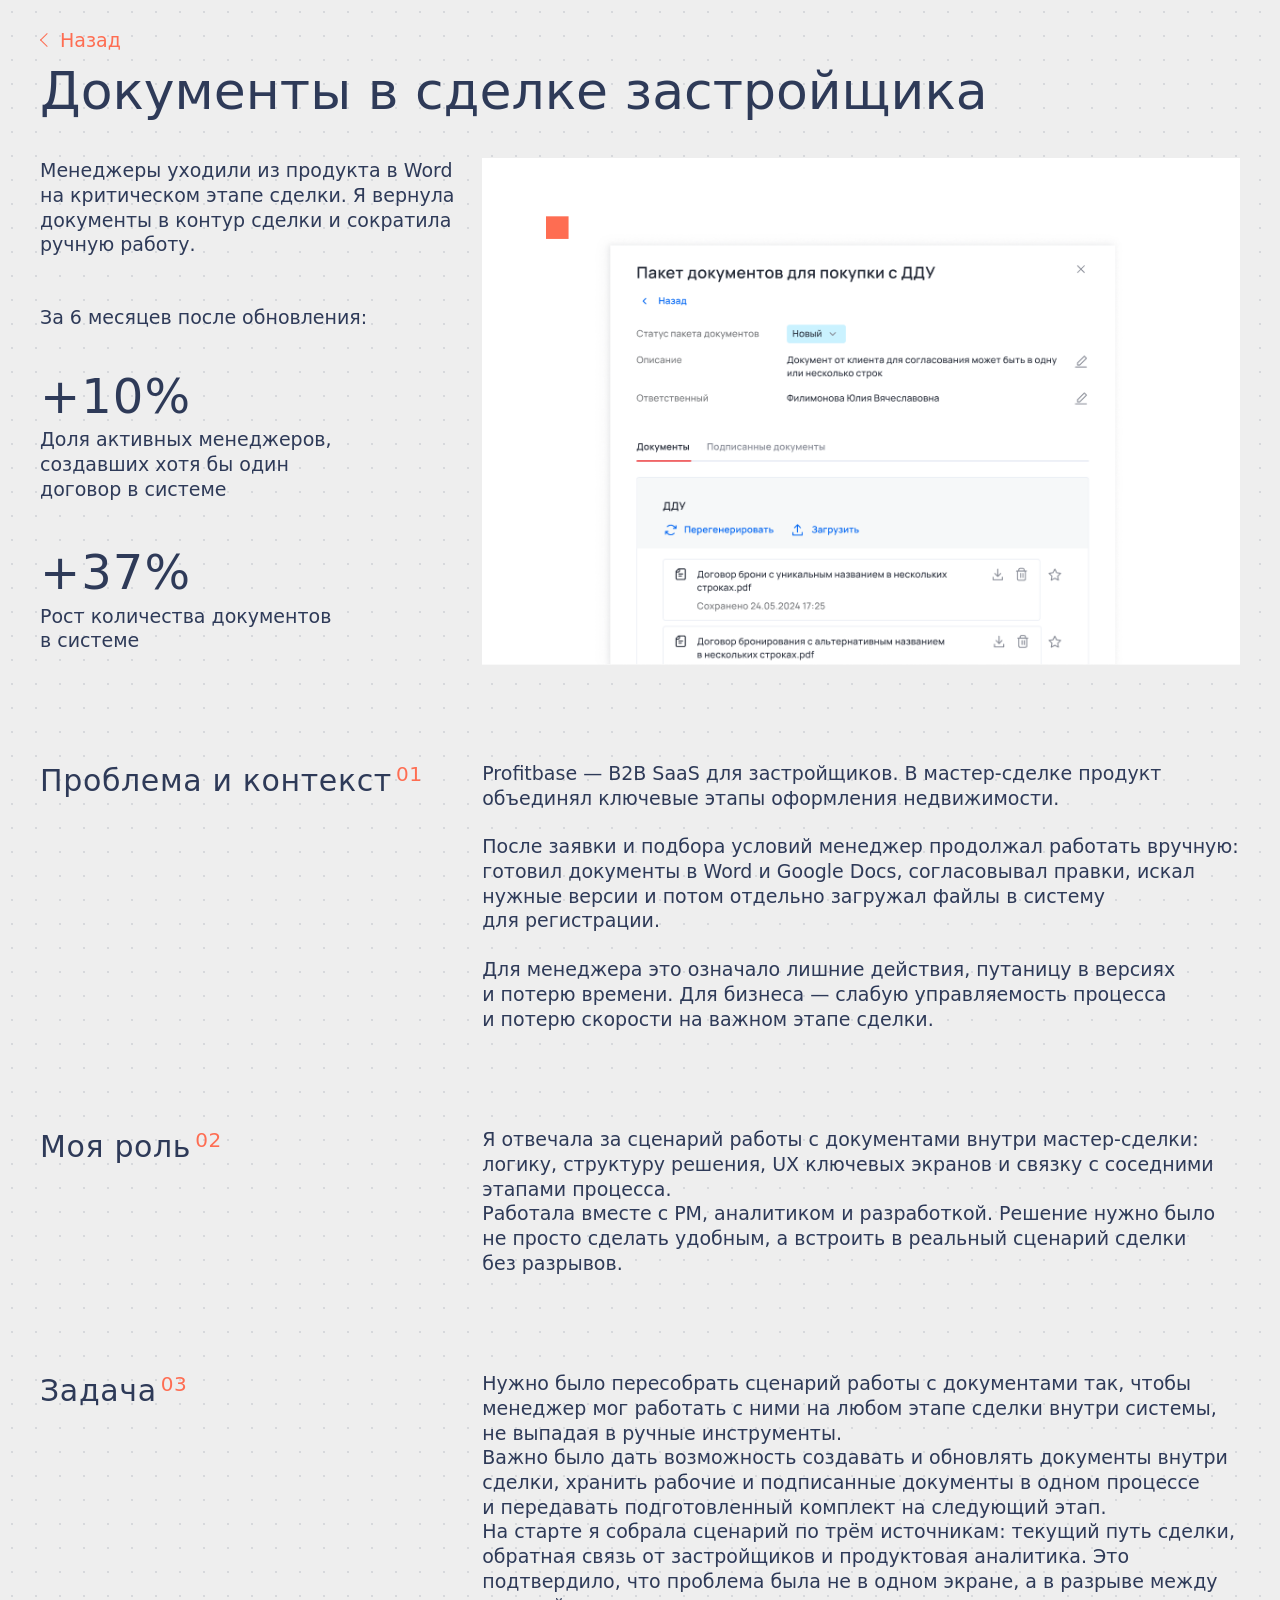
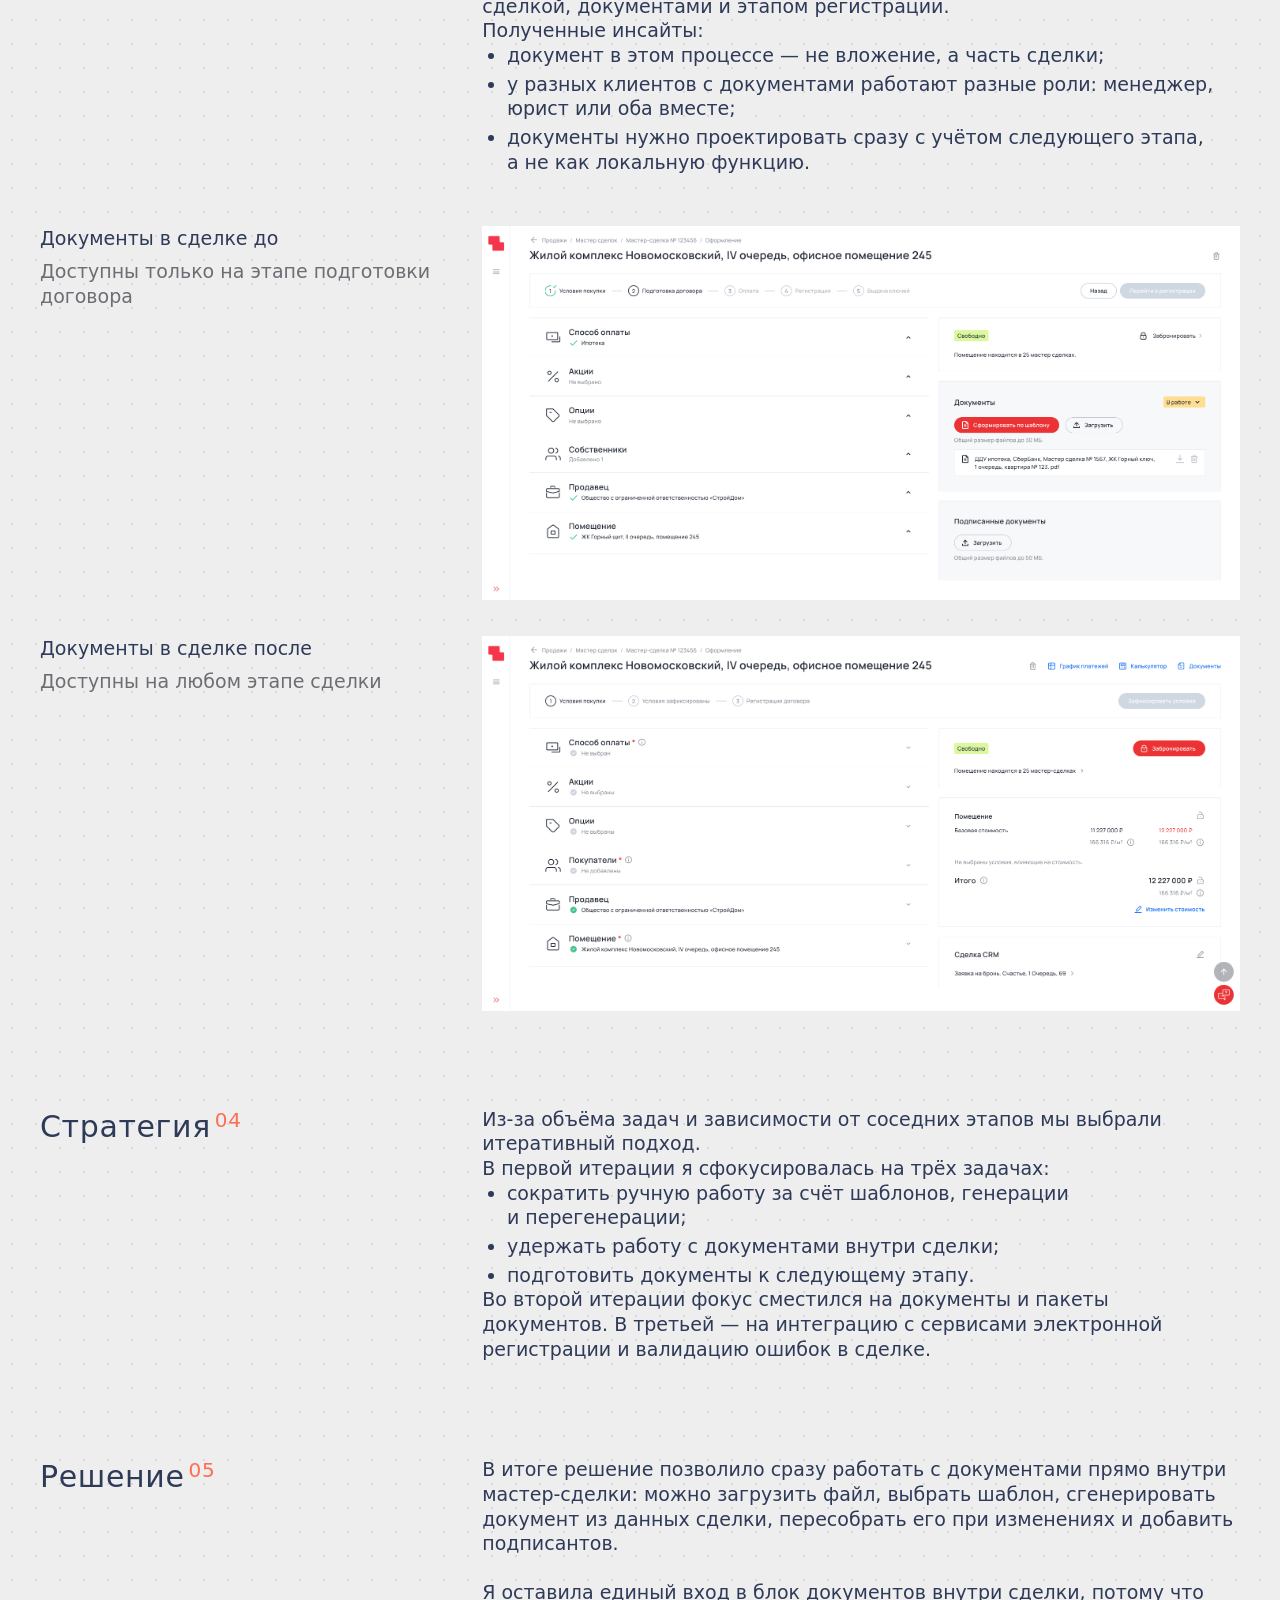
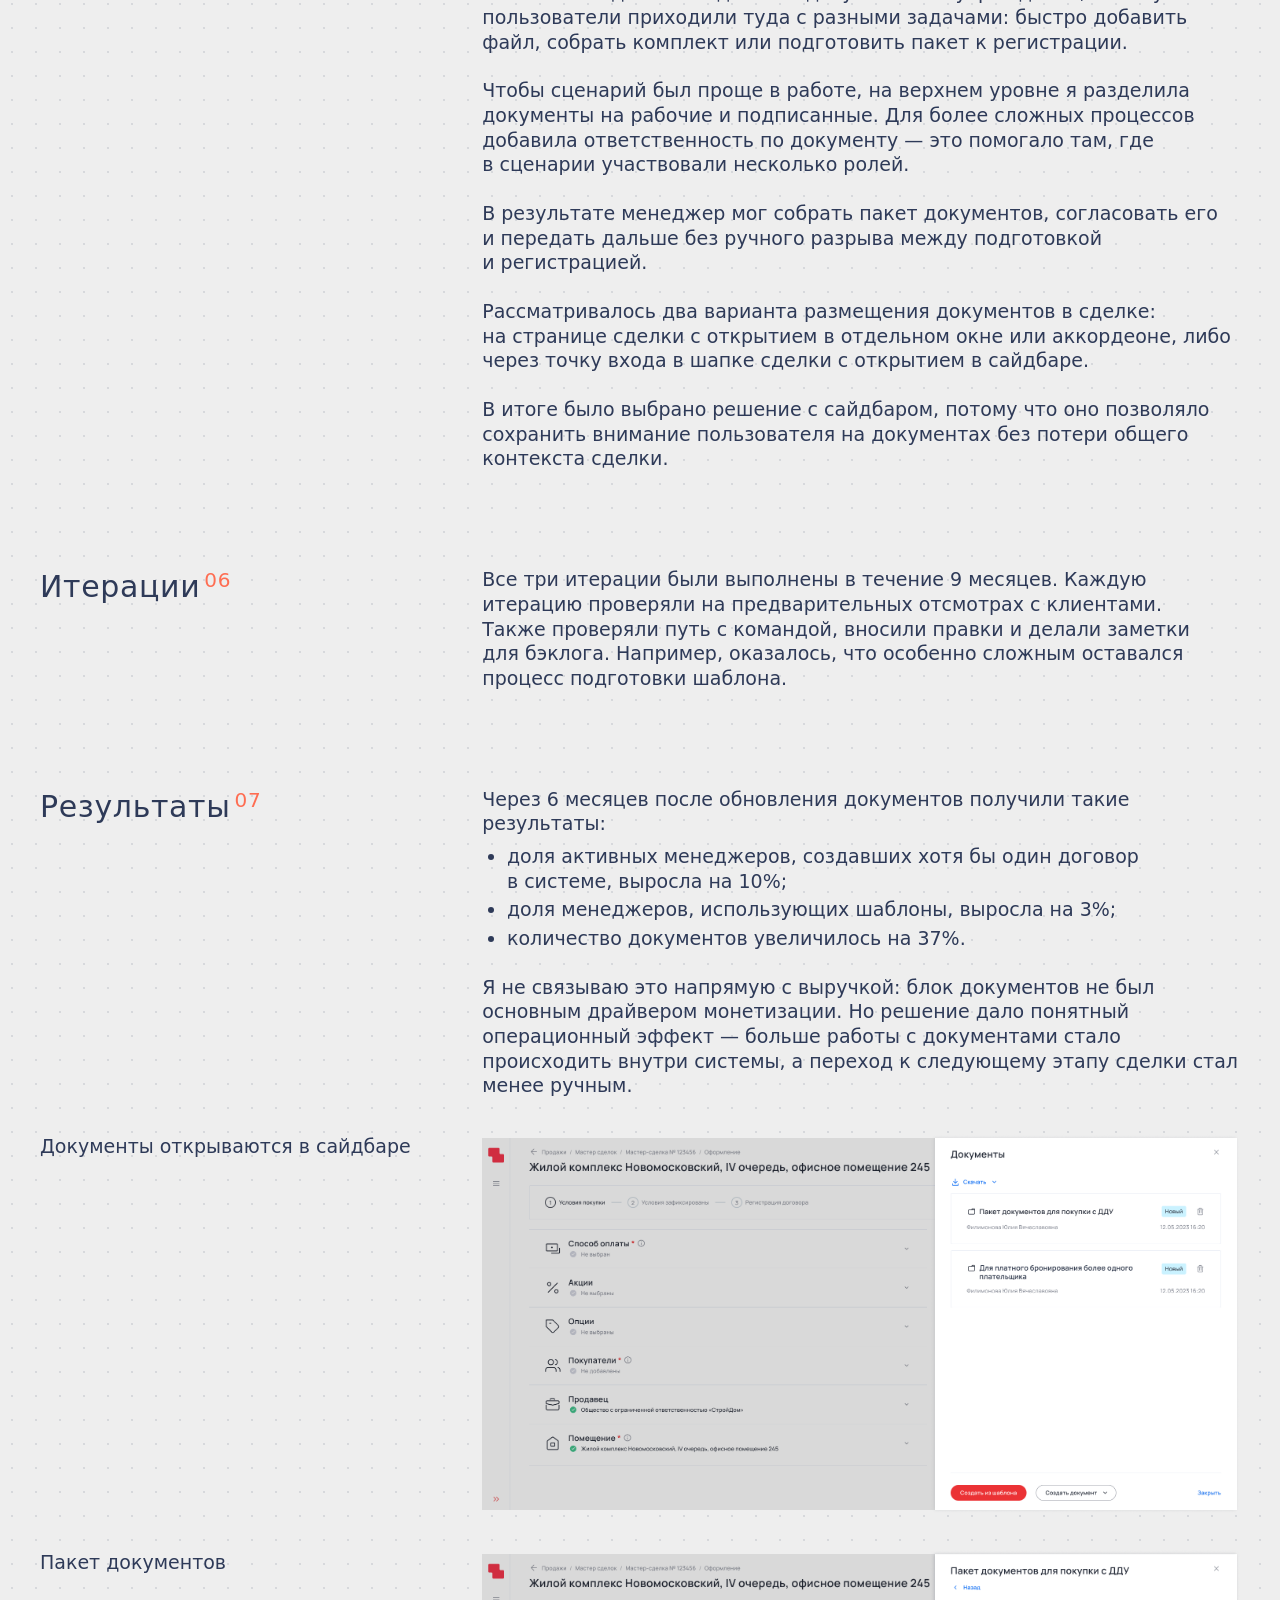
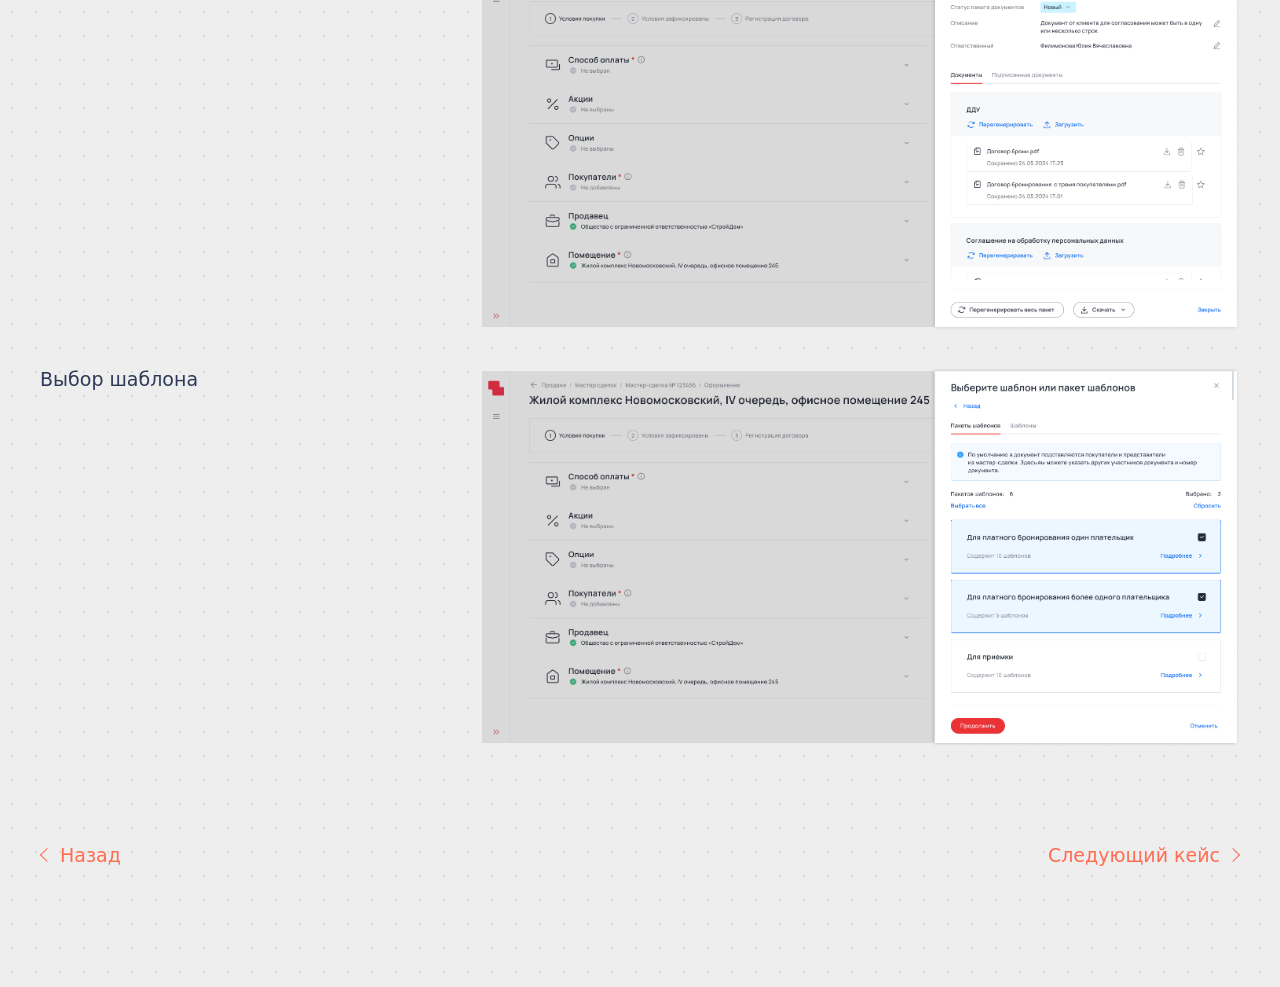
==== work/documents-in-deal/index.html @ 7441e6e5 "Обновить портфолио и резюме" ====
﻿<!doctype html>
<html lang="ru">
  <head>
    <meta charset="utf-8">
    <meta name="viewport" content="width=device-width, initial-scale=1">
    <title>Документы в&nbsp;сделке застройщика — кейс Ларисы Филипповской</title>
    <meta
      name="description"
      content="Кейс о&nbsp;пересборке сценария работы с&nbsp;документами внутри мастер-сделки: проблема и&nbsp;контекст, роль, задача, стратегия, решение, итерации и&nbsp;результаты."
    >
    <meta property="og:title" content="Документы в&nbsp;сделке застройщика — кейс">
    <meta
      property="og:description"
      content="B2B proptech case study: от&nbsp;ручной работы в&nbsp;Word до&nbsp;роста использования блока документов внутри системы."
    >
    <link rel="stylesheet" href="../../styles.css">
  </head>
  <body class="page--case-documents-v1">
    <main class="case-documents-v1">
      <header class="case-documents-v1__topbar reveal" aria-label="Навигация кейса">
        <a class="case-documents-v1__back" href="../../index.html" aria-label="Назад на главную"><span class="case-back-chevron" aria-hidden="true"></span><span>Назад</span></a>
      </header>

      <div class="case-documents-v1__content">
        <section class="case-documents-v1__hero reveal" aria-labelledby="documents-case-title">
          <h1 class="case-documents-v1__title" id="documents-case-title">Документы в&nbsp;сделке застройщика</h1>
          <div class="case-documents-v1__hero-grid">
            <div class="case-documents-v1__summary">
              <p class="case-documents-v1__lead">
                Менеджеры уходили из&nbsp;продукта в&nbsp;Word на&nbsp;критическом этапе сделки.
                Я вернула документы в&nbsp;контур сделки и&nbsp;сократила ручную работу.
              </p>

              <div class="case-documents-v1__metrics-block" aria-label="Ключевые метрики">
                <p class="case-documents-v1__metrics-label">За&nbsp;6 месяцев после обновления:</p>
                <div class="case-documents-v1__metrics">
                  <article class="case-documents-v1__metric">
                    <strong data-countup data-countup-value="10" data-countup-prefix="+" data-countup-suffix="%">+10%</strong>
                    <span>Доля активных менеджеров, создавших хотя бы один договор в&nbsp;системе</span>
                  </article>
                  <article class="case-documents-v1__metric">
                    <strong data-countup data-countup-value="37" data-countup-prefix="+" data-countup-suffix="%">+37%</strong>
                    <span>Рост количества документов в&nbsp;системе</span>
                  </article>
                </div>
              </div>
            </div>

            <div class="case-documents-v1__hero-media">
              <img
                src="../../assets/case-documents-hero.png"
                alt="Главный экран кейса по&nbsp;работе с&nbsp;документами в&nbsp;сделке"
                width="875"
                height="585"
              >
            </div>
          </div>
        </section>

        <section class="case-documents-v1__section reveal" aria-labelledby="documents-context-title">
          <h2 class="case-documents-v1__section-title" id="documents-context-title">Проблема и&nbsp;контекст <span class="case-documents-v1__section-index">01</span></h2>
          <div class="case-documents-v1__section-content case-documents-v1__section-content--stacked">
            <p>
              Profitbase — B2B SaaS для&nbsp;застройщиков. В&nbsp;мастер-сделке продукт объединял
              ключевые этапы оформления недвижимости.
            </p>
            <p>
              После заявки и&nbsp;подбора условий менеджер продолжал работать вручную: готовил
              документы в&nbsp;Word и&nbsp;Google Docs, согласовывал правки, искал нужные версии и&nbsp;потом отдельно загружал файлы в&nbsp;систему для&nbsp;регистрации.
            </p>
            <p>
              Для&nbsp;менеджера это означало лишние действия, путаницу в&nbsp;версиях и&nbsp;потерю
              времени. Для&nbsp;бизнеса — слабую управляемость процесса и&nbsp;потерю скорости
              на&nbsp;важном этапе сделки.
            </p>
          </div>
        </section>

        <section class="case-documents-v1__section reveal" aria-labelledby="documents-role-title">
          <h2 class="case-documents-v1__section-title" id="documents-role-title">Моя роль <span class="case-documents-v1__section-index">02</span></h2>
          <div class="case-documents-v1__section-content">
            <p>
              Я отвечала за&nbsp;сценарий работы с&nbsp;документами внутри мастер-сделки: логику,
              структуру решения, UX ключевых экранов и&nbsp;связку с&nbsp;соседними этапами процесса.
            </p>
            <p>
              Работала вместе с&nbsp;PM, аналитиком и&nbsp;разработкой. Решение нужно было не&nbsp;просто
              сделать удобным, а&nbsp;встроить в&nbsp;реальный сценарий сделки без&nbsp;разрывов.
            </p>
          </div>
        </section>

        <section class="case-documents-v1__section reveal" aria-labelledby="documents-task-title">
          <h2 class="case-documents-v1__section-title" id="documents-task-title">Задача <span class="case-documents-v1__section-index">03</span></h2>
          <div class="case-documents-v1__section-content">
            <p>
              Нужно было пересобрать сценарий работы с&nbsp;документами так, чтобы менеджер мог
              работать с&nbsp;ними на&nbsp;любом этапе сделки внутри системы, не&nbsp;выпадая
              в&nbsp;ручные инструменты.
            </p>
            <p>
              Важно было дать возможность создавать и&nbsp;обновлять документы внутри сделки,
              хранить рабочие и&nbsp;подписанные документы в&nbsp;одном процессе и&nbsp;передавать
              подготовленный комплект на&nbsp;следующий этап.
            </p>
            <p>
              На&nbsp;старте я собрала сценарий по&nbsp;трём источникам: текущий путь сделки,
              обратная связь от&nbsp;застройщиков и&nbsp;продуктовая аналитика. Это подтвердило,
              что проблема была не&nbsp;в одном экране, а&nbsp;в разрыве между сделкой, документами
              и&nbsp;этапом регистрации.
            </p>
            <p>
              Полученные инсайты:
            </p>
            <ul>
              <li>документ в&nbsp;этом процессе — не&nbsp;вложение, а&nbsp;часть сделки;</li>
              <li>у&nbsp;разных клиентов с&nbsp;документами работают разные роли: менеджер, юрист или оба вместе;</li>
              <li>документы нужно проектировать сразу с&nbsp;учётом следующего этапа, а&nbsp;не как локальную функцию.</li>
            </ul>
          </div>

          <div class="case-documents-v1__screens">
            <div class="case-documents-v1__screen case-documents-v1__screen--before">
              <div class="case-documents-v1__screen-copy">
                <p class="case-documents-v1__screen-title">Документы в&nbsp;сделке до</p>
                <p class="case-documents-v1__screen-note">
                  Доступны только на&nbsp;этапе подготовки договора
                </p>
              </div>
              <div class="case-documents-v1__screen-media case-documents-v1__screen-media--wide">
                <img
                  src="../../assets/case-documents-before.png"
                  alt="Старый сценарий документов в&nbsp;сделке до&nbsp;переработки"
                  width="875"
                  height="432"
                >
              </div>
            </div>

            <div class="case-documents-v1__screen case-documents-v1__screen--after">
              <div class="case-documents-v1__screen-media case-documents-v1__screen-media--wide">
                <img
                  src="../../assets/case-documents-after.png"
                  alt="Новый блок документов в&nbsp;сделке после переработки"
                  width="875"
                  height="432"
                >
              </div>
              <div class="case-documents-v1__screen-copy">
                <p class="case-documents-v1__screen-title">Документы в&nbsp;сделке после</p>
                <p class="case-documents-v1__screen-note">
                  Доступны на&nbsp;любом этапе сделки
                </p>
              </div>
            </div>
          </div>
        </section>

        <section class="case-documents-v1__section reveal" aria-labelledby="documents-strategy-title">
          <h2 class="case-documents-v1__section-title" id="documents-strategy-title">Стратегия <span class="case-documents-v1__section-index">04</span></h2>
          <div class="case-documents-v1__section-content">
            <p>
              Из-за объёма задач и&nbsp;зависимости от&nbsp;соседних этапов мы выбрали итеративный подход.
            </p>
            <p>
              В&nbsp;первой итерации я сфокусировалась на&nbsp;трёх задачах:
            </p>
            <ul>
              <li>сократить ручную работу за&nbsp;счёт шаблонов, генерации и&nbsp;перегенерации;</li>
              <li>удержать работу с&nbsp;документами внутри сделки;</li>
              <li>подготовить документы к&nbsp;следующему этапу.</li>
            </ul>
            <p>
              Во&nbsp;второй итерации фокус сместился на&nbsp;документы и&nbsp;пакеты документов.
              В&nbsp;третьей — на&nbsp;интеграцию с&nbsp;сервисами электронной регистрации и&nbsp;валидацию
              ошибок в&nbsp;сделке.
            </p>
          </div>
        </section>

        <section class="case-documents-v1__section reveal" aria-labelledby="documents-solution-title">
          <h2 class="case-documents-v1__section-title" id="documents-solution-title">Решение <span class="case-documents-v1__section-index">05</span></h2>
          <div class="case-documents-v1__section-content case-documents-v1__section-content--stacked">
            <p>
              В&nbsp;итоге решение позволило сразу работать с&nbsp;документами прямо внутри
              мастер-сделки: можно загрузить файл, выбрать шаблон, сгенерировать документ из&nbsp;данных сделки, пересобрать его при&nbsp;изменениях и&nbsp;добавить подписантов.
            </p>
            <p>
              Я оставила единый вход в&nbsp;блок документов внутри сделки, потому что пользователи
              приходили туда с&nbsp;разными задачами: быстро добавить файл, собрать комплект или
              подготовить пакет к&nbsp;регистрации.
            </p>
            <p>
              Чтобы сценарий был проще в&nbsp;работе, на&nbsp;верхнем уровне я разделила документы на&nbsp;рабочие и&nbsp;подписанные. Для&nbsp;более сложных процессов добавила ответственность по&nbsp;документу — это помогало там, где в&nbsp;сценарии участвовали несколько ролей.
            </p>
            <p>
              В&nbsp;результате менеджер мог собрать пакет документов, согласовать его и&nbsp;передать
              дальше без&nbsp;ручного разрыва между подготовкой и&nbsp;регистрацией.
            </p>
            <p>
              Рассматривалось два варианта размещения документов в&nbsp;сделке: на&nbsp;странице сделки
              с&nbsp;открытием в&nbsp;отдельном окне или аккордеоне, либо через точку входа в&nbsp;шапке
              сделки с&nbsp;открытием в&nbsp;сайдбаре.
            </p>
            <p>
              В&nbsp;итоге было выбрано решение с&nbsp;сайдбаром, потому что оно позволяло сохранить
              внимание пользователя на&nbsp;документах без&nbsp;потери общего контекста сделки.
            </p>
          </div>
        </section>

        <section class="case-documents-v1__section reveal" aria-labelledby="documents-validation-title">
          <h2 class="case-documents-v1__section-title" id="documents-validation-title">Итерации <span class="case-documents-v1__section-index">06</span></h2>
          <div class="case-documents-v1__section-content">
            <p>
              Все три итерации были выполнены в&nbsp;течение 9 месяцев. Каждую итерацию проверяли
              на&nbsp;предварительных отсмотрах с&nbsp;клиентами.
            </p>
            <p>
              Также проверяли путь с&nbsp;командой, вносили правки и&nbsp;делали заметки для&nbsp;бэклога.
              Например, оказалось, что особенно сложным оставался процесс подготовки шаблона.
            </p>
          </div>
        </section>

        <section class="case-documents-v1__result reveal" aria-labelledby="documents-result-title">
          <div class="case-documents-v1__section">
            <h2 class="case-documents-v1__section-title" id="documents-result-title">Результаты <span class="case-documents-v1__section-index">07</span></h2>
            <div class="case-documents-v1__section-content case-documents-v1__section-content--stacked">
              <p>Через 6 месяцев после обновления документов получили такие результаты:</p>
              <ul>
                <li>доля активных менеджеров, создавших хотя бы один договор в&nbsp;системе, выросла на&nbsp;10%;</li>
                <li>доля менеджеров, использующих шаблоны, выросла на&nbsp;3%;</li>
                <li>количество документов увеличилось на&nbsp;37%.</li>
              </ul>
              <p>
                Я не&nbsp;связываю это напрямую с&nbsp;выручкой: блок документов не&nbsp;был основным
                драйвером монетизации. Но&nbsp;решение дало понятный операционный эффект — больше
                работы с&nbsp;документами стало происходить внутри системы, а&nbsp;переход к&nbsp;следующему этапу сделки стал менее ручным.
              </p>
            </div>
          </div>

          <div class="case-documents-v1__screens">
            <div class="case-documents-v1__screen">
              <div class="case-documents-v1__screen-media">
                <img
                  src="../../assets/case-documents-sidebar.png"
                  alt="Документы открываются в&nbsp;сайдбаре"
                  width="875"
                  height="439"
                >
              </div>
              <div class="case-documents-v1__screen-copy">
                <p class="case-documents-v1__screen-title">Документы открываются в&nbsp;сайдбаре</p>
              </div>
            </div>

            <div class="case-documents-v1__screen">
              <div class="case-documents-v1__screen-media">
                <img
                  src="../../assets/case-documents-package.png"
                  alt="Пакет документов в&nbsp;мастер-сделке"
                  width="875"
                  height="439"
                >
              </div>
              <div class="case-documents-v1__screen-copy">
                <p class="case-documents-v1__screen-title">Пакет документов</p>
              </div>
            </div>

            <div class="case-documents-v1__screen">
              <div class="case-documents-v1__screen-media">
                <img
                  src="../../assets/case-documents-template.png"
                  alt="Выбор шаблона для&nbsp;документа"
                  width="875"
                  height="439"
                >
              </div>
              <div class="case-documents-v1__screen-copy">
                <p class="case-documents-v1__screen-title">Выбор шаблона</p>
              </div>
            </div>
          </div>
        </section>

        <nav class="case-documents-v1__pager reveal" aria-label="Навигация по кейсам">
          <a class="case-documents-v1__back" href="../../index.html" aria-label="Назад на главную"><span class="case-back-chevron" aria-hidden="true"></span><span>Назад</span></a>
          <a class="case-documents-v1__next" href="../paid-booking/index.html" aria-label="Открыть следующий кейс"><span>Следующий кейс</span><span class="case-next-chevron" aria-hidden="true"></span></a>
        </nav>
      </div>
    </main>

    <script src="../../script.js"></script>
  </body>
</html>
---- styles.css ----
﻿:root {
  color-scheme: light;
  --figjam-cursor: url("data:image/svg+xml,%3Csvg xmlns='http://www.w3.org/2000/svg' width='28' height='28' viewBox='0 0 28 28' fill='none'%3E%3Cpath d='M5.5 3.75c-.56 0-1.02.46-1.02 1.02v16.7c0 .9 1.08 1.35 1.72.72l3.93-3.9 2.9 5.15c.27.48.88.65 1.36.38l1.79-1.01c.48-.27.65-.88.38-1.36l-2.91-5.18h5.57c.92 0 1.35-1.11.69-1.73L6.22 4.03a1.02 1.02 0 0 0-.72-.28Z' fill='white' stroke='%23fe6d52' stroke-width='1' stroke-linejoin='round'/%3E%3C/svg%3E");
  --bg: #f7f6f3;
  --surface: rgba(255, 255, 255, 0.86);
  --surface-strong: #ffffff;
  --surface-muted: #f1eee7;
  --text: #121212;
  --text-soft: #54514a;
  --line: rgba(18, 18, 18, 0.1);
  --accent: #2f6bff;
  --accent-soft: #eaf1ff;
  --accent-warm: #c98b2e;
  --shadow: 0 20px 50px rgba(20, 20, 20, 0.08);
  --radius-md: 24px;
  --radius-lg: 36px;
  --content: min(1180px, calc(100vw - 2rem));
  --display-font: "Iowan Old Style", "Palatino Linotype", "Book Antiqua", Georgia, serif;
  --body-font: Inter, "Segoe UI", system-ui, -apple-system, BlinkMacSystemFont, sans-serif;
}

:root[data-theme="dark"] {
  color-scheme: dark;
  --bg: #0d0f12;
  --surface: rgba(21, 24, 29, 0.9);
  --surface-strong: #15181d;
  --surface-muted: #111419;
  --text: #f3f2ee;
  --text-soft: #a1a8b3;
  --line: rgba(243, 242, 238, 0.12);
  --accent: #6f95ff;
  --accent-soft: rgba(111, 149, 255, 0.14);
  --accent-warm: #e2a84f;
  --shadow: 0 20px 60px rgba(0, 0, 0, 0.35);
}

* { box-sizing: border-box; }
html { scroll-behavior: smooth; }
body {
  margin: 0;
  font-family: var(--body-font);
  background:
    radial-gradient(circle at top left, rgba(47, 107, 255, 0.08), transparent 30%),
    radial-gradient(circle at top right, rgba(201, 139, 46, 0.08), transparent 28%),
    var(--bg);
  color: var(--text);
  min-height: 100vh;
  line-height: 1.55;
}
img { max-width: 100%; display: block; }
a { color: inherit; text-decoration: none; }
button { font: inherit; }

@media (hover: hover) and (pointer: fine) {
  html,
  body,
  a,
  button,
  [role="button"],
  input,
  select,
  textarea,
  summary,
  label {
    cursor: var(--figjam-cursor) 5 4, auto;
  }
}
.site-shell { width: var(--content); margin: 0 auto; }
.site-header {
  position: sticky;
  top: 0;
  z-index: 20;
  backdrop-filter: blur(18px);
  background: color-mix(in srgb, var(--bg) 82%, transparent);
  border-bottom: 1px solid transparent;
  transition: border-color 160ms ease, background 160ms ease;
}
.site-header.is-scrolled { border-color: var(--line); }
.site-header__inner {
  width: var(--content);
  min-height: 72px;
  margin: 0 auto;
  display: flex;
  align-items: center;
  justify-content: space-between;
  gap: 1rem;
}

.brand {
  display: inline-flex;
  align-items: center;
  gap: 0.75rem;
  font-weight: 600;
  letter-spacing: -0.02em;
}
.brand__mark {
  width: 40px;
  height: 40px;
  border-radius: 14px;
  display: grid;
  place-items: center;
  background: linear-gradient(135deg, var(--accent-soft), color-mix(in srgb, var(--surface-strong) 84%, var(--accent)));
  border: 1px solid var(--line);
  font-family: var(--display-font);
  font-size: 1.1rem;
}

.nav { display: flex; align-items: center; gap: 1rem; }
.nav__links { display: none; gap: 1.25rem; color: var(--text-soft); }
.nav__links a:hover,
.nav__links a:focus-visible { color: var(--text); }

.theme-toggle, .button, .chip, .filter-button {
  border-radius: 999px;
  border: 1px solid var(--line);
}

.theme-toggle {
  width: 44px;
  height: 44px;
  display: inline-grid;
  place-items: center;
  background: var(--surface);
  color: var(--text);
  cursor: pointer;
  box-shadow: var(--shadow);
}

.button-row, .tag-row, .filter-row, .sticky-nav, .logo-strip, .card__meta {
  display: flex;
  flex-wrap: wrap;
  gap: 0.75rem;
}

.button {
  display: inline-flex;
  align-items: center;
  justify-content: center;
  gap: 0.5rem;
  min-height: 50px;
  padding: 0 1.1rem;
  background: transparent;
  color: var(--text);
  font-weight: 600;
  transition: transform 160ms ease, border-color 160ms ease, background 160ms ease;
}
.button:hover,
.button:focus-visible,
.card:hover,
.card:focus-within { transform: translateY(-2px); }
.button--primary {
  background: var(--text);
  color: var(--bg);
  border-color: transparent;
}
.button--ghost { background: var(--surface); }

.eyebrow {
  display: inline-flex;
  align-items: center;
  gap: 0.5rem;
  padding: 0.5rem 0.875rem;
  border-radius: 999px;
  background: var(--surface);
  border: 1px solid var(--line);
  color: var(--text-soft);
  font-size: 0.92rem;
}

.section { padding: 5rem 0; }
.section--tight { padding: 3rem 0; }
.section__head { display: grid; gap: 0.9rem; margin-bottom: 2rem; }
.section__label {
  color: var(--text-soft);
  text-transform: uppercase;
  letter-spacing: 0.14em;
  font-size: 0.8rem;
}
.section__title, .hero__title, .case-hero__title, .display-title {
  margin: 0;
  font-family: var(--display-font);
  font-weight: 600;
  letter-spacing: -0.03em;
  line-height: 0.95;
}

.hero { padding: 4.5rem 0 3rem; }
.hero__grid, .about-grid, .contact-grid, .hero-card__stats, .metrics-grid, .experience-grid, .work-grid, .footer__grid, .case-hero__layout, .result-grid, .case-layout {
  display: grid;
  gap: 1rem;
}
.hero__content { display: grid; gap: 1.2rem; }
.hero__title { font-size: clamp(3rem, 8vw, 6rem); max-width: 10ch; }
.hero__lead, .section p, .case-richtext p, .note {
  margin: 0;
  color: var(--text-soft);
}
.hero__lead { max-width: 62ch; font-size: clamp(1.05rem, 2vw, 1.25rem); }

.hero-card, .panel, .card, .metric-card, .timeline-item, .footer-card, .experience-card, .case-section, .sticky-nav {
  background: var(--surface);
  border: 1px solid var(--line);
  box-shadow: var(--shadow);
}
.hero-card, .panel, .card, .case-section { border-radius: var(--radius-lg); }
.metric-card, .footer-card, .experience-card, .timeline-item, .sticky-nav { border-radius: var(--radius-md); }
.hero-card, .panel, .card, .case-section, .metric-card, .footer-card, .experience-card, .timeline-item { padding: 1.25rem; }

.portrait {
  aspect-ratio: 0.9;
  border-radius: 26px;
  background:
    linear-gradient(155deg, rgba(255, 255, 255, 0.35), transparent 50%),
    radial-gradient(circle at 30% 20%, rgba(47, 107, 255, 0.22), transparent 30%),
    radial-gradient(circle at 75% 18%, rgba(201, 139, 46, 0.18), transparent 28%),
    linear-gradient(180deg, #e4e0d8, #c8c2b8 55%, #a39889);
  overflow: hidden;
  position: relative;
}
.portrait::after {
  content: "LF";
  position: absolute;
  inset: auto 1rem 1rem auto;
  width: 54px;
  height: 54px;
  display: grid;
  place-items: center;
  border-radius: 16px;
  background: rgba(255, 255, 255, 0.55);
  backdrop-filter: blur(10px);
  font-family: var(--display-font);
  font-size: 1.4rem;
  color: #111;
}

.metric-card strong {
  display: block;
  font-size: 1.6rem;
  line-height: 1.1;
  letter-spacing: -0.03em;
}
.metric-card span, .timeline-item span, .experience-card span, .footer__meta, .card__copy { color: var(--text-soft); }
.logo-pill, .chip {
  display: inline-flex;
  align-items: center;
  min-height: 38px;
  padding: 0 0.875rem;
  background: var(--surface);
  color: var(--text-soft);
}

.list-clean {
  list-style: none;
  padding: 0;
  margin: 0;
  display: grid;
  gap: 0.75rem;
}
.timeline-item small, .experience-card small, .footer-card small {
  display: block;
  color: var(--text-soft);
  margin-bottom: 0.5rem;
}
.timeline-item strong, .experience-card strong, .footer-card strong {
  display: block;
  font-size: 1.05rem;
  margin-bottom: 0.4rem;
}

.card { gap: 1rem; transition: transform 160ms ease, border-color 160ms ease; }
.card__cover {
  aspect-ratio: 4 / 3;
  border-radius: 26px;
  background:
    linear-gradient(145deg, rgba(255, 255, 255, 0.35), transparent),
    radial-gradient(circle at 10% 20%, rgba(47, 107, 255, 0.24), transparent 26%),
    linear-gradient(180deg, color-mix(in srgb, var(--accent) 12%, var(--surface-strong)), color-mix(in srgb, var(--accent-warm) 10%, var(--surface-muted)));
  border: 1px solid var(--line);
}
.card__cover--documents {
  background:
    linear-gradient(145deg, rgba(255, 255, 255, 0.22), transparent),
    radial-gradient(circle at 75% 20%, rgba(201, 139, 46, 0.22), transparent 26%),
    linear-gradient(180deg, color-mix(in srgb, var(--accent-warm) 8%, var(--surface-strong)), color-mix(in srgb, var(--accent) 10%, var(--surface-muted)));
}
.card__title, .case-section h2 { margin: 0; font-size: clamp(1.35rem, 2vw, 2rem); letter-spacing: -0.03em; }
.card__footer {
  display: flex;
  justify-content: space-between;
  align-items: center;
  gap: 1rem;
}
.arrow-link { font-weight: 600; color: var(--accent); }

.footer { padding: 2rem 0 3rem; }
.page-intro { padding: 4rem 0 1rem; display: grid; gap: 1rem; }
.page-intro h1 { font-size: clamp(2.8rem, 8vw, 5rem); }

.filter-button {
  min-height: 42px;
  padding: 0 0.95rem;
  background: var(--surface);
  color: var(--text-soft);
  cursor: pointer;
}
.filter-button.is-active {
  background: var(--text);
  color: var(--bg);
  border-color: transparent;
}

.case-hero { padding: 4rem 0 2rem; }
.case-visual {
  min-height: 320px;
  border-radius: var(--radius-lg);
  background:
    linear-gradient(180deg, rgba(255, 255, 255, 0.2), transparent),
    radial-gradient(circle at 18% 20%, rgba(47, 107, 255, 0.24), transparent 25%),
    radial-gradient(circle at 82% 16%, rgba(201, 139, 46, 0.2), transparent 22%),
    linear-gradient(180deg, color-mix(in srgb, var(--surface-strong) 95%, var(--accent)), color-mix(in srgb, var(--surface-muted) 90%, var(--accent-warm)));
  border: 1px solid var(--line);
  box-shadow: var(--shadow);
  padding: 1.2rem;
  display: grid;
  align-content: end;
}
.case-visual__card {
  max-width: 18rem;
  padding: 1rem;
  border-radius: 22px;
  background: rgba(255, 255, 255, 0.78);
  color: #111;
  box-shadow: 0 14px 40px rgba(17, 17, 17, 0.12);
}

.case-richtext { display: grid; gap: 1rem; }
.case-layout aside { display: grid; gap: 1rem; align-content: start; }
.sticky-nav { position: sticky; top: 88px; padding: 0.9rem; }
.sticky-nav a {
  min-height: 38px;
  padding: 0 0.8rem;
  display: inline-flex;
  align-items: center;
  border-radius: 999px;
  color: var(--text-soft);
}
.sticky-nav a:hover,
.sticky-nav a:focus-visible { background: var(--accent-soft); color: var(--text); }
.case-list { display: grid; gap: 0.85rem; padding-left: 1.1rem; color: var(--text-soft); }

.reveal {
  opacity: 0;
  transform: translateY(20px);
  transition: opacity 420ms ease, transform 420ms ease;
}
.reveal.is-visible { opacity: 1; transform: translateY(0); }

@media (min-width: 720px) {
  .nav__links { display: flex; }
  .hero-card__stats, .metrics-grid, .experience-grid, .work-grid, .footer__grid, .case-hero__layout, .result-grid {
    grid-template-columns: repeat(2, minmax(0, 1fr));
  }
}

@media (min-width: 960px) {
  .hero { padding-top: 6rem; padding-bottom: 4rem; }
  .hero__grid { grid-template-columns: minmax(0, 1.15fr) minmax(360px, 0.85fr); align-items: center; }
  .about-grid, .contact-grid { grid-template-columns: minmax(0, 1.15fr) minmax(340px, 0.85fr); }
  .work-grid { grid-template-columns: repeat(2, minmax(0, 1fr)); }
  .experience-grid, .footer__grid, .metrics-grid { grid-template-columns: repeat(3, minmax(0, 1fr)); }
  .case-hero__layout { grid-template-columns: minmax(0, 1fr) minmax(420px, 0.9fr); align-items: end; }
  .case-layout { grid-template-columns: minmax(0, 1fr) 280px; align-items: start; }
}

@media (max-width: 719px) {
  .site-header__inner { min-height: 64px; }
  .site-header .button--ghost { display: none; }
}

html[data-capture="true"] .reveal {
  opacity: 1;
  transform: none;
}

body.page--portfolio-home {
  --color-page-bg: #ffffff;
  --color-text-primary: #2e3a58;
  --color-text-secondary: #6c6e73;
  --btn-link-default: #0732de;
  --btn-link-hover: #051969;
  --btn-link-press: #030d32;
  --btn-link-disable: #6c6e73;
  --space-16: 16px;
  --space-120: 120px;
  --page-padding-inline: 100px;
  --page-padding-top: 80px;
  --page-max-width: 1240px;
  background: var(--color-page-bg);
  color: var(--color-text-primary);
}

.page--portfolio-home .portfolio-container {
  width: min(var(--page-max-width), calc(100vw - (var(--page-padding-inline) * 2)));
  margin: 0 auto;
}

.page--portfolio-home .portfolio-main {
  display: grid;
  gap: var(--space-120);
  padding-top: var(--page-padding-top);
  min-height: 100vh;
}

.page--portfolio-home .portfolio-header {
  padding-top: 32px;
}

.page--portfolio-home .portfolio-header__inner {
  display: flex;
  align-items: center;
  justify-content: space-between;
  gap: 32px;
}

.page--portfolio-home .portfolio-header__brand,
.page--portfolio-home .portfolio-header__nav a,
.page--portfolio-home .portfolio-links a,
.page--portfolio-home .contacts-footer__links a {
  font-family: Inter, "Segoe UI", system-ui, -apple-system, BlinkMacSystemFont, sans-serif;
  font-size: 20px;
  font-style: normal;
  font-weight: 400;
  line-height: 1.3;
}

.page--portfolio-home .portfolio-header__brand {
  color: var(--color-text-primary);
}

.page--portfolio-home .portfolio-header__nav {
  display: flex;
  flex-wrap: wrap;
  align-items: center;
  gap: 40px;
}

.page--portfolio-home .portfolio-header__nav a,
.page--portfolio-home .portfolio-links a,
.page--portfolio-home .contacts-footer__links a {
  color: var(--btn-link-default);
  text-decoration: none;
  text-underline-offset: 0.2em;
  transition: color 160ms ease, outline-color 160ms ease;
}

.page--portfolio-home .portfolio-header__nav a:hover,
.page--portfolio-home .portfolio-links a:hover,
.page--portfolio-home .contacts-footer__links a:hover {
  color: var(--btn-link-hover);
}

.page--portfolio-home .portfolio-header__nav a:active,
.page--portfolio-home .portfolio-links a:active,
.page--portfolio-home .contacts-footer__links a:active {
  color: var(--btn-link-press);
}

.page--portfolio-home .portfolio-header__nav a[aria-disabled="true"],
.page--portfolio-home .portfolio-links a[aria-disabled="true"],
.page--portfolio-home .contacts-footer__links a[aria-disabled="true"] {
  color: var(--btn-link-disable);
  pointer-events: none;
}

.page--portfolio-home .portfolio-header__nav a:focus-visible,
.page--portfolio-home .portfolio-links a:focus-visible,
.page--portfolio-home .contacts-footer__links a:focus-visible,
.page--portfolio-home .project-card:focus-visible {
  outline: 2px solid var(--btn-link-default);
  outline-offset: 6px;
  border-radius: 8px;
}

.page--portfolio-home .portfolio-h1,
.page--portfolio-home .portfolio-h2,
.page--portfolio-home .experience-timeline__title,
.page--portfolio-home .project-card__title,
.page--portfolio-home .project-card__description,
.page--portfolio-home .experience-timeline__period,
.page--portfolio-home .experience-timeline__role,
.page--portfolio-home .portfolio-copy p {
  margin: 0;
  font-family: Inter, "Segoe UI", system-ui, -apple-system, BlinkMacSystemFont, sans-serif;
  font-style: normal;
  font-weight: 400;
}

.page--portfolio-home .portfolio-h1 {
  display: grid;
  gap: 0;
  font-size: 60px;
  line-height: 1.2;
  color: var(--color-text-primary);
}

.page--portfolio-home .portfolio-h2 {
  font-size: 52px;
  line-height: 1.3;
  letter-spacing: 0.04em;
  color: var(--color-text-primary);
}

.page--portfolio-home .portfolio-hero {
  display: grid;
  grid-template-columns: 403px minmax(0, 1fr);
  gap: var(--space-16);
  align-items: start;
  min-height: calc(100vh - var(--page-padding-top) - 72px);
}

.page--portfolio-home .portfolio-hero__media {
  width: 403px;
  height: 401.56px;
  overflow: hidden;
  background: #d9d3cd;
}

.page--portfolio-home .portfolio-hero__media img {
  width: 100%;
  height: 100%;
  object-fit: cover;
}

.page--portfolio-home .portfolio-hero__content {
  min-height: 401.56px;
  display: flex;
  flex-direction: column;
  justify-content: center;
  gap: 32px;
  padding-top: 8px;
}

.page--portfolio-home .contacts-footer__links {
  display: flex;
  align-items: flex-start;
  justify-content: space-between;
  gap: 24px;
}

.page--portfolio-home .portfolio-section,
.page--portfolio-home .contacts-footer {
  display: grid;
  grid-template-columns: 403px minmax(0, 1fr);
  gap: var(--space-16);
  align-items: start;
}

.page--portfolio-home .portfolio-section__content {
  display: grid;
  gap: 60px;
}

.page--portfolio-home .portfolio-copy {
  display: grid;
  gap: 4px;
}

.page--portfolio-home .portfolio-copy p,
.page--portfolio-home .experience-timeline__title,
.page--portfolio-home .experience-timeline__period,
.page--portfolio-home .experience-timeline__role,
.page--portfolio-home .project-card__title,
.page--portfolio-home .project-card__description {
  font-size: 20px;
  line-height: 1.3;
}

.page--portfolio-home .works-layout {
  display: grid;
  gap: 60px;
}

.page--portfolio-home .portfolio-copy p,
.page--portfolio-home .experience-timeline__title,
.page--portfolio-home .experience-timeline__role,
.page--portfolio-home .project-card__title {
  color: var(--color-text-primary);
}

.page--portfolio-home .experience-timeline {
  display: grid;
  gap: var(--space-16);
}

.page--portfolio-home .experience-timeline__list {
  list-style: none;
  margin: 0;
  padding: 0;
  position: relative;
  display: grid;
  gap: 12px;
}

.page--portfolio-home .experience-timeline__list::before {
  content: "";
  position: absolute;
  left: 13px;
  top: 13px;
  bottom: 13px;
  width: 1px;
  background: rgba(108, 110, 115, 0.55);
}

.page--portfolio-home .experience-timeline__item {
  display: grid;
  grid-template-columns: 26px minmax(0, 1fr);
  gap: var(--space-16);
  align-items: start;
}

.page--portfolio-home .experience-timeline__marker {
  position: relative;
  width: 26px;
  height: 60px;
}

.page--portfolio-home .experience-timeline__marker::before {
  content: "";
  position: absolute;
  left: 0;
  top: 0;
  width: 26px;
  height: 26px;
  border-radius: 50%;
  background: #6c6e73;
}

.page--portfolio-home .experience-timeline__entry {
  display: grid;
  gap: 8px;
}

.page--portfolio-home .experience-timeline__period,
.page--portfolio-home .project-card__description {
  color: var(--color-text-secondary);
}

.page--portfolio-home .works-layout__grid {
  display: grid;
  grid-template-columns: repeat(12, minmax(0, 1fr));
  gap: var(--space-16);
  align-items: start;
}

.page--portfolio-home .project-card {
  display: grid;
  gap: var(--space-16);
  color: inherit;
  text-decoration: none;
  transition: transform 180ms ease, opacity 180ms ease;
}

.page--portfolio-home .project-card:hover {
  transform: translateY(-3px);
}

.page--portfolio-home .project-card__media {
  position: relative;
  overflow: hidden;
  background: #e6e9eb;
}

.page--portfolio-home .project-card__media img {
  width: 100%;
  height: 100%;
  object-fit: cover;
  display: block;
}

.page--portfolio-home .project-card--compact {
  grid-column: span 4;
  max-width: none;
}

.page--portfolio-home .project-card--compact .project-card__media {
  height: 269.32px;
}

.page--portfolio-home .project-card__media-oval {
  position: absolute;
  left: 11.79px;
  top: -105.17px;
  width: 460.99px;
  height: 507.48px;
  border-radius: 50%;
  background: linear-gradient(180deg, rgba(255, 255, 255, 0.98), rgba(255, 255, 255, 0.94));
}

.page--portfolio-home .project-card--compact .project-card__media img {
  position: absolute;
  top: 59px;
  left: 73px;
  width: 275.5px;
  height: 226px;
  object-fit: cover;
  box-shadow: -1.087px 0 5.435px rgba(38, 48, 68, 0.02);
}

.page--portfolio-home .project-card--featured .project-card__media {
  height: 538px;
}

.page--portfolio-home .project-card--featured {
  grid-column: span 8;
}

.page--portfolio-home .project-card--featured .project-card__media img {
  object-position: center top;
}

.page--portfolio-home .project-card__content {
  display: grid;
  gap: 8px;
}

.page--portfolio-home .contacts-footer {
  grid-template-columns: minmax(0, 1fr) minmax(0, 1fr);
  padding-top: var(--space-120);
  padding-bottom: 48px;
  align-items: baseline;
}

.page--portfolio-home .contacts-footer__links {
  width: 100%;
  margin: 0;
  font-style: normal;
  align-items: baseline;
  justify-content: space-between;
  white-space: nowrap;
}

.page--portfolio-home .contacts-footer__title {
  min-width: 0;
}

@media (max-width: 1279px) {
  body.page--portfolio-home {
    --page-padding-inline: 56px;
  }
}

@media (max-width: 1023px) {
  body.page--portfolio-home {
    --page-padding-inline: 32px;
    --page-padding-top: 56px;
    --space-120: 88px;
  }

  .page--portfolio-home .portfolio-header {
    padding-top: 24px;
  }

  .page--portfolio-home .portfolio-h1 {
    font-size: 48px;
  }

  .page--portfolio-home .portfolio-h2 {
    font-size: 42px;
  }

  .page--portfolio-home .portfolio-hero,
  .page--portfolio-home .portfolio-section,
  .page--portfolio-home .contacts-footer,
  .page--portfolio-home .works-layout__grid {
    grid-template-columns: minmax(0, 1fr);
  }

  .page--portfolio-home .portfolio-hero__media,
  .page--portfolio-home .project-card--compact,
  .page--portfolio-home .portfolio-section__title-column {
    width: 100%;
    max-width: none;
  }

  .page--portfolio-home .contacts-footer__links {
    flex-wrap: wrap;
    justify-content: flex-start;
    white-space: normal;
  }
}

@media (max-width: 719px) {
  body.page--portfolio-home {
    --page-padding-inline: 20px;
    --space-16: 12px;
    --space-120: 72px;
  }

  .page--portfolio-home .portfolio-header__inner,
  .page--portfolio-home .portfolio-header__nav {
    align-items: flex-start;
    flex-direction: column;
    gap: 16px;
  }

  .page--portfolio-home .portfolio-header__brand,
  .page--portfolio-home .portfolio-header__nav a,
  .page--portfolio-home .contacts-footer__links a,
  .page--portfolio-home .portfolio-copy p,
  .page--portfolio-home .experience-timeline__title,
  .page--portfolio-home .experience-timeline__period,
  .page--portfolio-home .experience-timeline__role,
  .page--portfolio-home .project-card__title,
  .page--portfolio-home .project-card__description {
    font-size: 18px;
  }

  .page--portfolio-home .portfolio-h1 {
    font-size: 36px;
  }

  .page--portfolio-home .portfolio-h2 {
    font-size: 32px;
    letter-spacing: 0.02em;
  }

  .page--portfolio-home .portfolio-hero__content {
    min-height: auto;
  }

  .page--portfolio-home .portfolio-hero__media {
    height: 401.56px;
    aspect-ratio: auto;
  }

  .page--portfolio-home .project-card--compact .project-card__media,
  .page--portfolio-home .project-card--featured .project-card__media {
    height: auto;
    aspect-ratio: 16 / 10;
  }

  .page--portfolio-home .project-card--compact,
  .page--portfolio-home .project-card--featured {
    grid-column: auto;
  }

  .page--portfolio-home .project-card--compact .project-card__media img {
    position: absolute;
    inset: 14% 12%;
    width: auto;
    height: 72%;
    max-width: 68%;
  }

  .page--portfolio-home .project-card__media-oval {
    left: 6%;
    top: -38%;
    width: 114%;
    height: 188%;
  }
}

.page--portfolio-home .portfolio-h1 span,
.page--portfolio-home .portfolio-header__brand,
.page--portfolio-home .portfolio-header__nav a,
.page--portfolio-home .portfolio-copy p,
.page--portfolio-home .experience-timeline__item,
.page--portfolio-home .project-card,
.page--portfolio-home .contacts-footer__title,
.page--portfolio-home .contacts-footer__links a {
  opacity: 0;
  transform: translateY(22px) scale(0.985);
}

.page--portfolio-home.is-ready .portfolio-header__brand,
.page--portfolio-home.is-ready .portfolio-header__nav a,
.page--portfolio-home.is-ready .portfolio-h1 span,
.page--portfolio-home.is-ready .portfolio-copy p,
.page--portfolio-home.is-ready .experience-timeline__item,
.page--portfolio-home.is-ready .project-card,
.page--portfolio-home.is-ready .contacts-footer__title,
.page--portfolio-home.is-ready .contacts-footer__links a {
  animation: portfolioTextBounce 780ms cubic-bezier(0.2, 0.9, 0.2, 1.15) both;
}

.page--portfolio-home.is-ready .portfolio-header__brand { animation-delay: 40ms; }
.page--portfolio-home.is-ready .portfolio-header__nav a:nth-child(1) { animation-delay: 90ms; }
.page--portfolio-home.is-ready .portfolio-header__nav a:nth-child(2) { animation-delay: 140ms; }
.page--portfolio-home.is-ready .portfolio-header__nav a:nth-child(3) { animation-delay: 190ms; }
.page--portfolio-home.is-ready .portfolio-h1 span:nth-child(1) { animation-delay: 220ms; }
.page--portfolio-home.is-ready .portfolio-h1 span:nth-child(2) { animation-delay: 310ms; }
.page--portfolio-home.is-ready .portfolio-h1 span:nth-child(3) { animation-delay: 400ms; }
.page--portfolio-home.is-ready .portfolio-copy p:nth-child(1) { animation-delay: 180ms; }
.page--portfolio-home.is-ready .portfolio-copy p:nth-child(2) { animation-delay: 230ms; }
.page--portfolio-home.is-ready .portfolio-copy p:nth-child(3) { animation-delay: 280ms; }
.page--portfolio-home.is-ready .portfolio-copy p:nth-child(4) { animation-delay: 330ms; }
.page--portfolio-home.is-ready .portfolio-copy p:nth-child(5) { animation-delay: 380ms; }
.page--portfolio-home.is-ready .portfolio-copy p:nth-child(6) { animation-delay: 430ms; }
.page--portfolio-home.is-ready .experience-timeline__item:nth-child(1) { animation-delay: 220ms; }
.page--portfolio-home.is-ready .experience-timeline__item:nth-child(2) { animation-delay: 300ms; }
.page--portfolio-home.is-ready .experience-timeline__item:nth-child(3) { animation-delay: 380ms; }
.page--portfolio-home.is-ready .project-card--compact { animation-delay: 180ms; }
.page--portfolio-home.is-ready .project-card--featured { animation-delay: 270ms; }
.page--portfolio-home.is-ready .contacts-footer__title { animation-delay: 140ms; }
.page--portfolio-home.is-ready .contacts-footer__links a:nth-child(1) { animation-delay: 220ms; }
.page--portfolio-home.is-ready .contacts-footer__links a:nth-child(2) { animation-delay: 290ms; }
.page--portfolio-home.is-ready .contacts-footer__links a:nth-child(3) { animation-delay: 360ms; }

@keyframes portfolioTextBounce {
  0% {
    opacity: 0;
    transform: translateY(22px) scale(0.985);
  }
  60% {
    opacity: 1;
    transform: translateY(-6px) scale(1.01);
  }
  100% {
    opacity: 1;
    transform: translateY(0) scale(1);
  }
}

@media (prefers-reduced-motion: reduce) {
  .page--portfolio-home .portfolio-h1 span,
  .page--portfolio-home .portfolio-header__brand,
  .page--portfolio-home .portfolio-header__nav a,
  .page--portfolio-home .portfolio-copy p,
  .page--portfolio-home .experience-timeline__item,
  .page--portfolio-home .project-card,
  .page--portfolio-home .contacts-footer__title,
  .page--portfolio-home .contacts-footer__links a {
    opacity: 1;
    transform: none;
    animation: none !important;
  }
}

body.page--portfolio-home {
  --color-page-bg: #ffffff;
  --color-text-primary: #2e3a58;
  --color-text-secondary: #6c6e73;
  --color-accent: #fe6d52;
  --btn-link-default: #0732de;
  --btn-link-hover: #051969;
  --btn-link-press: #030d32;
  --btn-link-disable: #6c6e73;
  --space-16: 16px;
  --space-60: 60px;
  --space-120: 120px;
  --page-padding-inline: 100px;
  --page-padding-top: 80px;
  --page-max-width: 1240px;
  background: var(--color-page-bg);
  color: var(--color-text-primary);
}

.page--portfolio-home .portfolio-container {
  width: min(var(--page-max-width), calc(100vw - (var(--page-padding-inline) * 2)));
  margin: 0 auto;
}

.page--portfolio-home .portfolio-header {
  padding-top: var(--page-padding-top);
}

.page--portfolio-home .portfolio-header__inner {
  display: flex;
  align-items: center;
  justify-content: space-between;
  gap: 24px;
}

.page--portfolio-home .portfolio-main {
  display: grid;
  gap: var(--space-120);
  padding-top: var(--space-60);
}

.page--portfolio-home .portfolio-header__brand,
.page--portfolio-home .portfolio-header__nav a,
.page--portfolio-home .contacts-footer__links a,
.page--portfolio-home .portfolio-copy p,
.page--portfolio-home .experience-timeline__title,
.page--portfolio-home .experience-timeline__period,
.page--portfolio-home .experience-timeline__role,
.page--portfolio-home .project-card__title,
.page--portfolio-home .project-card__description {
  font-family: Inter, "Segoe UI", system-ui, -apple-system, BlinkMacSystemFont, sans-serif;
  font-style: normal;
  font-weight: 400;
}

.page--portfolio-home .portfolio-header__brand,
.page--portfolio-home .portfolio-header__nav a,
.page--portfolio-home .contacts-footer__links a {
  font-size: 20px;
  line-height: 1.3;
}

.page--portfolio-home .portfolio-header__brand {
  color: var(--color-text-primary);
}

.page--portfolio-home .portfolio-header__nav {
  display: flex;
  align-items: center;
  gap: 40px;
}

.page--portfolio-home .portfolio-header__nav a,
.page--portfolio-home .contacts-footer__links a {
  color: var(--btn-link-default);
  text-decoration: none;
  transition: color 160ms ease, outline-color 160ms ease;
}

.page--portfolio-home .portfolio-header__nav a:hover,
.page--portfolio-home .contacts-footer__links a:hover {
  color: var(--btn-link-hover);
}

.page--portfolio-home .portfolio-header__nav a:active,
.page--portfolio-home .contacts-footer__links a:active {
  color: var(--btn-link-press);
}

.page--portfolio-home .portfolio-header__nav a:focus-visible,
.page--portfolio-home .contacts-footer__links a:focus-visible,
.page--portfolio-home .project-card:focus-visible {
  outline: 2px solid var(--btn-link-default);
  outline-offset: 6px;
  border-radius: 8px;
}

.page--portfolio-home .portfolio-h1,
.page--portfolio-home .portfolio-h2 {
  margin: 0;
  font-family: Inter, "Segoe UI", system-ui, -apple-system, BlinkMacSystemFont, sans-serif;
  font-style: normal;
  font-weight: 400;
}

.page--portfolio-home .portfolio-h1 {
  font-size: 60px;
  line-height: 1.2;
  color: var(--color-text-primary);
}

.page--portfolio-home .portfolio-h1__lead {
  display: inline-flex;
  align-items: flex-start;
  gap: 16px;
}

.page--portfolio-home .portfolio-h1 em {
  color: var(--color-accent);
  font-style: normal;
}

.page--portfolio-home .portfolio-h2 {
  font-size: 52px;
  line-height: 1.3;
  letter-spacing: 2px;
  color: var(--color-text-primary);
}

.page--portfolio-home .portfolio-hero-block {
  display: grid;
}

.page--portfolio-home .portfolio-hero-surface {
  position: relative;
  min-height: 566px;
  overflow: hidden;
  background: #f4f4f3;
}

.page--portfolio-home .portfolio-hero-surface__background {
  position: absolute;
  inset: 0;
  width: 100%;
  height: 100%;
  object-fit: cover;
}

.page--portfolio-home .portfolio-hero-surface__content {
  position: absolute;
  top: 150px;
  left: 100px;
  width: 712px;
  min-height: 216px;
}

.page--portfolio-home .portfolio-hero-surface__badge {
  flex: none;
  width: 64px;
  height: 64px;
  object-fit: cover;
  margin-top: 11px;
}

.page--portfolio-home .portfolio-section {
  display: grid;
  grid-template-columns: 403px minmax(0, 821px);
  gap: var(--space-16);
  align-items: start;
}

.page--portfolio-home .portfolio-section__content {
  display: grid;
  gap: var(--space-60);
}

.page--portfolio-home .portfolio-copy {
  display: grid;
  gap: 4px;
}

.page--portfolio-home .portfolio-copy p,
.page--portfolio-home .experience-timeline__title,
.page--portfolio-home .experience-timeline__period,
.page--portfolio-home .experience-timeline__role,
.page--portfolio-home .project-card__title,
.page--portfolio-home .project-card__description {
  margin: 0;
  font-size: 20px;
  line-height: 1.3;
}

.page--portfolio-home .portfolio-copy p,
.page--portfolio-home .experience-timeline__title,
.page--portfolio-home .experience-timeline__role,
.page--portfolio-home .project-card__title {
  color: var(--color-text-primary);
}

.page--portfolio-home .experience-timeline {
  display: grid;
  gap: var(--space-16);
}

.page--portfolio-home .experience-timeline__list {
  list-style: none;
  margin: 0;
  padding: 0;
  display: grid;
  gap: var(--space-16);
}

.page--portfolio-home .experience-timeline__item {
  display: grid;
  grid-template-columns: 12px minmax(0, 1fr);
  gap: 16px;
  align-items: start;
}

.page--portfolio-home .experience-timeline__marker {
  position: relative;
  width: 12px;
  height: 60px;
}

.page--portfolio-home .experience-timeline__item--extended .experience-timeline__marker {
  height: 112px;
}

.page--portfolio-home .experience-timeline__marker::before {
  content: "";
  position: absolute;
  top: 7px;
  left: 0;
  display: block;
  width: 12px;
  height: 12px;
  border-radius: 0;
  background: var(--color-accent);
}

.page--portfolio-home .experience-timeline__marker::after {
  content: "";
  position: absolute;
  top: 27px;
  left: 5px;
  width: 1px;
  height: calc(100% - 28px);
  border-radius: 0;
  background: var(--color-accent);
}

.page--portfolio-home .experience-timeline__period {
  color: var(--color-text-secondary);
}

.page--portfolio-home .experience-timeline__entry {
  display: grid;
  gap: 8px;
}

.page--portfolio-home .works-layout {
  display: grid;
  gap: var(--space-60);
}

.page--portfolio-home .works-layout__grid {
  display: grid;
  grid-template-columns: 403px 821px;
  gap: var(--space-16);
  align-items: start;
}

.page--portfolio-home .project-card {
  display: grid;
  gap: var(--space-16);
  text-decoration: none;
  color: inherit;
  transition: transform 180ms ease;
}

.page--portfolio-home .project-card:hover {
  transform: translateY(-3px);
}

.page--portfolio-home .project-card__media {
  overflow: hidden;
  background: #f4f4f3;
}

.page--portfolio-home .project-card__media img {
  width: 100%;
  height: 100%;
  display: block;
  object-fit: cover;
}

.page--portfolio-home .project-card--compact .project-card__media {
  width: 403px;
  height: 269.5px;
}

.page--portfolio-home .project-card--featured .project-card__media {
  width: 821px;
  height: 566.5px;
}

.page--portfolio-home .project-card__content {
  display: grid;
  gap: 8px;
}

.page--portfolio-home .project-card__description {
  color: var(--color-text-secondary);
}

.page--portfolio-home .contacts-footer {
  display: grid;
  grid-template-columns: 403px 837px;
  gap: 0;
  align-items: baseline;
  padding-top: var(--space-120);
  padding-bottom: 48px;
}

.page--portfolio-home .contacts-footer__links {
  display: flex;
  align-items: baseline;
  justify-content: space-between;
  gap: 24px;
  margin: 0;
  padding-top: 33px;
  font-style: normal;
  white-space: nowrap;
}

.page--portfolio-home .portfolio-header__brand,
.page--portfolio-home .portfolio-header__nav a,
.page--portfolio-home .portfolio-h1 span,
.page--portfolio-home .portfolio-copy p,
.page--portfolio-home .experience-timeline__title,
.page--portfolio-home .experience-timeline__item,
.page--portfolio-home .project-card,
.page--portfolio-home .contacts-footer__title,
.page--portfolio-home .contacts-footer__links a {
  opacity: 0;
  transform: translateY(22px) scale(0.985);
}

.page--portfolio-home.is-ready .portfolio-header__brand,
.page--portfolio-home.is-ready .portfolio-header__nav a,
.page--portfolio-home.is-ready .portfolio-h1 span,
.page--portfolio-home.is-ready .portfolio-copy p,
.page--portfolio-home.is-ready .experience-timeline__title,
.page--portfolio-home.is-ready .experience-timeline__item,
.page--portfolio-home.is-ready .project-card,
.page--portfolio-home.is-ready .contacts-footer__title,
.page--portfolio-home.is-ready .contacts-footer__links a {
  animation: portfolioTextBounce 780ms cubic-bezier(0.2, 0.9, 0.2, 1.15) both;
}

.page--portfolio-home.is-ready .portfolio-header__brand { animation-delay: 40ms; }
.page--portfolio-home.is-ready .portfolio-header__nav a:nth-child(1) { animation-delay: 90ms; }
.page--portfolio-home.is-ready .portfolio-header__nav a:nth-child(2) { animation-delay: 140ms; }
.page--portfolio-home.is-ready .portfolio-header__nav a:nth-child(3) { animation-delay: 190ms; }
.page--portfolio-home.is-ready .portfolio-h1 span:nth-child(1) { animation-delay: 220ms; }
.page--portfolio-home.is-ready .portfolio-h1 span:nth-child(2) { animation-delay: 310ms; }
.page--portfolio-home.is-ready .portfolio-h1 span:nth-child(3) { animation-delay: 400ms; }
.page--portfolio-home.is-ready .portfolio-copy p:nth-child(1) { animation-delay: 180ms; }
.page--portfolio-home.is-ready .portfolio-copy p:nth-child(2) { animation-delay: 230ms; }
.page--portfolio-home.is-ready .portfolio-copy p:nth-child(3) { animation-delay: 280ms; }
.page--portfolio-home.is-ready .portfolio-copy p:nth-child(4) { animation-delay: 330ms; }
.page--portfolio-home.is-ready .portfolio-copy p:nth-child(5) { animation-delay: 380ms; }
.page--portfolio-home.is-ready .portfolio-copy p:nth-child(6) { animation-delay: 430ms; }
.page--portfolio-home.is-ready .experience-timeline__title { animation-delay: 220ms; }
.page--portfolio-home.is-ready .experience-timeline__item:nth-child(1) { animation-delay: 300ms; }
.page--portfolio-home.is-ready .experience-timeline__item:nth-child(2) { animation-delay: 380ms; }
.page--portfolio-home.is-ready .experience-timeline__item:nth-child(3) { animation-delay: 460ms; }
.page--portfolio-home.is-ready .project-card--compact { animation-delay: 180ms; }
.page--portfolio-home.is-ready .project-card--featured { animation-delay: 260ms; }
.page--portfolio-home.is-ready .contacts-footer__title { animation-delay: 140ms; }
.page--portfolio-home.is-ready .contacts-footer__links a:nth-child(1) { animation-delay: 220ms; }
.page--portfolio-home.is-ready .contacts-footer__links a:nth-child(2) { animation-delay: 290ms; }
.page--portfolio-home.is-ready .contacts-footer__links a:nth-child(3) { animation-delay: 360ms; }

@media (max-width: 1279px) {
  body.page--portfolio-home {
    --page-padding-inline: 40px;
  }

  .page--portfolio-home .works-layout__grid,
  .page--portfolio-home .portfolio-section,
  .page--portfolio-home .contacts-footer {
    grid-template-columns: minmax(0, 1fr);
  }

  .page--portfolio-home .project-card--compact .project-card__media,
  .page--portfolio-home .project-card--featured .project-card__media {
    width: 100%;
  }

  .page--portfolio-home .contacts-footer__links {
    padding-top: 0;
  }
}

@media (max-width: 1023px) {
  body.page--portfolio-home {
    --page-padding-inline: 24px;
    --page-padding-top: 40px;
    --space-120: 88px;
  }

  .page--portfolio-home .portfolio-h1 {
    font-size: 48px;
  }

  .page--portfolio-home .portfolio-h2 {
    font-size: 42px;
    letter-spacing: 1px;
  }

  .page--portfolio-home .portfolio-hero-surface {
    min-height: 440px;
  }

  .page--portfolio-home .portfolio-hero-surface__content {
    top: 88px;
    left: 56px;
    width: min(712px, calc(100% - 112px));
  }

  .page--portfolio-home .portfolio-hero-surface__badge {
    margin-top: 8px;
  }

  .page--portfolio-home .contacts-footer__links {
    flex-wrap: wrap;
    justify-content: flex-start;
    white-space: normal;
  }
}

@media (max-width: 719px) {
  body.page--portfolio-home {
    --page-padding-inline: 20px;
    --space-60: 40px;
    --space-120: 72px;
  }

  .page--portfolio-home .portfolio-header__inner,
  .page--portfolio-home .portfolio-header__nav {
    flex-direction: column;
    align-items: flex-start;
    gap: 16px;
  }

  .page--portfolio-home .portfolio-header__brand,
  .page--portfolio-home .portfolio-header__nav a,
  .page--portfolio-home .contacts-footer__links a,
  .page--portfolio-home .portfolio-copy p,
  .page--portfolio-home .experience-timeline__title,
  .page--portfolio-home .experience-timeline__period,
  .page--portfolio-home .experience-timeline__role,
  .page--portfolio-home .project-card__title,
  .page--portfolio-home .project-card__description {
    font-size: 18px;
  }

  .page--portfolio-home .portfolio-h1 {
    font-size: 36px;
  }

  .page--portfolio-home .portfolio-h2 {
    font-size: 32px;
    letter-spacing: 0.02em;
  }

  .page--portfolio-home .portfolio-hero-surface {
    min-height: 320px;
  }

  .page--portfolio-home .portfolio-hero-surface__content {
    top: 44px;
    left: 24px;
    width: calc(100% - 48px);
  }

  .page--portfolio-home .portfolio-hero-surface__badge {
    width: 48px;
    height: 48px;
    margin-top: 4px;
  }

  .page--portfolio-home .project-card--compact .project-card__media,
  .page--portfolio-home .project-card--featured .project-card__media {
    height: auto;
    aspect-ratio: 16 / 10;
  }
}

@media (prefers-reduced-motion: reduce) {
  .page--portfolio-home .portfolio-header__brand,
  .page--portfolio-home .portfolio-header__nav a,
  .page--portfolio-home .portfolio-h1 span,
  .page--portfolio-home .portfolio-copy p,
  .page--portfolio-home .experience-timeline__title,
  .page--portfolio-home .experience-timeline__item,
  .page--portfolio-home .project-card,
  .page--portfolio-home .contacts-footer__title,
  .page--portfolio-home .contacts-footer__links a {
    opacity: 1;
    transform: none;
    animation: none !important;
  }
}

body.page--portfolio-home-v3 {
  --v3-bg: #ffffff;
  --v3-text-primary: #2e3a58;
  --v3-text-secondary: #6c6e73;
  --v3-accent: #fe6d52;
  --v3-dot-color: rgba(46, 58, 88, 0.14);
  --v3-dot-size: 24px;
  --v3-space-16: 16px;
  --v3-space-24: 24px;
  --v3-space-40: 40px;
  --v3-space-60: 60px;
  --v3-space-120: 120px;
  --v3-hero-to-content-gap: 48px;
  --v3-section-gap: 96px;
  --v3-content-gap: 40px;
  --v3-works-gap: 32px;
  --v3-stacked-gap: 32px;
  --v3-page-inline: 60px;
  --v3-hero-columns: 13;
  --v3-hero-offset-top: 154px;
  --v3-hero-title-size: 100px;
  --v3-hero-title-line-height: 0.92;
  --v3-hero-badge-min: 44px;
  --v3-hero-badge-max: 80px;
  --v3-body-size: 20px;
  --v3-section-title-size: 32px;
  --v3-section-index-size: 20px;
  margin: 0;
  background-color: var(--v3-bg);
  background-image: radial-gradient(circle, var(--v3-dot-color) 1px, transparent 1px);
  background-size: var(--v3-dot-size) var(--v3-dot-size);
  color: var(--v3-text-primary);
  overflow-x: hidden;
  overflow-y: auto;
}

html:has(body.page--portfolio-home-v3) {
  overflow-y: auto;
}

.page--portfolio-home-v3 .portfolio-shell-v3 {
  width: min(1440px, 100vw);
  margin: 0 auto;
  padding: 20px 0 60px;
  display: grid;
  gap: 0;
}

.page--portfolio-home-v3 .portfolio-main-v3 {
  display: grid;
  margin-top: 20px;
}

.page--portfolio-home-v3 .portfolio-header-v3,
.page--portfolio-home-v3 .portfolio-content-v3 {
  padding: 0 var(--v3-page-inline);
}

.page--portfolio-home-v3 .portfolio-header-v3 {
  display: flex;
  align-items: center;
  justify-content: space-between;
  gap: 24px;
  min-height: 40px;
  padding: 0 var(--v3-page-inline);
}

.page--portfolio-home-v3 .portfolio-header-v3__identity {
  display: inline-flex;
  align-items: center;
  gap: 40px;
  min-width: 0;
}

.page--portfolio-home-v3 .portfolio-header-v3__brand,
.page--portfolio-home-v3 .portfolio-header-v3__nav a,
.page--portfolio-home-v3 .contacts-v3__links a,
.page--portfolio-home-v3 .portfolio-copy-v3 p,
.page--portfolio-home-v3 .experience-v3__title,
.page--portfolio-home-v3 .experience-v3__period,
.page--portfolio-home-v3 .experience-v3__role,
.page--portfolio-home-v3 .project-card-v3__title,
.page--portfolio-home-v3 .project-card-v3__description {
  font-family: Inter, "Segoe UI", system-ui, -apple-system, BlinkMacSystemFont, sans-serif;
  font-style: normal;
  font-weight: 400;
}

.page--portfolio-home-v3 .portfolio-header-v3__brand,
.page--portfolio-home-v3 .portfolio-header-v3__nav a,
.page--portfolio-home-v3 .contacts-v3__links a {
  font-size: var(--v3-body-size);
  line-height: 1.3;
  text-decoration: none;
}

.page--portfolio-home-v3 .portfolio-header-v3__brand {
  color: var(--v3-text-primary);
}

.page--portfolio-home-v3 .portfolio-header-v3__cv {
  display: inline-flex;
  align-items: center;
  color: var(--v3-text-primary);
  text-decoration: none;
  font-family: Inter, "Segoe UI", system-ui, -apple-system, BlinkMacSystemFont, sans-serif;
  font-size: var(--v3-body-size);
  line-height: 1.3;
  min-height: 26px;
  position: relative;
  border-bottom: 1px solid transparent;
}

.page--portfolio-home-v3 .portfolio-header-v3__nav {
  display: flex;
  align-items: center;
  gap: 40px;
}

.page--portfolio-home-v3 .portfolio-header-v3__nav a,
.page--portfolio-home-v3 .contacts-v3__links a,
.page--portfolio-home-v3 .portfolio-header-v3__cv {
  color: var(--v3-text-primary);
  transition: border-color 160ms ease, color 160ms ease;
}

.page--portfolio-home-v3 .portfolio-header-v3__cv::after {
  content: "";
  position: absolute;
  left: 0;
  right: 0;
  bottom: 0;
  height: 1px;
  background: var(--v3-accent);
  transform: scaleX(0);
  transform-origin: left center;
  transition: transform 200ms ease;
}

.page--portfolio-home-v3 .portfolio-header-v3__cv:hover::after,
.page--portfolio-home-v3 .portfolio-header-v3__cv:focus-visible::after {
  transform: scaleX(1);
}

.page--portfolio-home-v3 .portfolio-header-v3__cv:active::after,
.page--portfolio-home-v3 .portfolio-header-v3__cv[aria-current="page"]::after {
  background: var(--v3-text-primary);
  transform: scaleX(1);
}

.page--portfolio-home-v3 .portfolio-header-v3__nav a {
  display: inline-flex;
  align-items: center;
  min-height: 26px;
  position: relative;
  border-bottom: 1px solid transparent;
}

.page--portfolio-home-v3 .portfolio-header-v3__nav a::after {
  content: "";
  position: absolute;
  left: 0;
  right: 0;
  bottom: 0;
  height: 1px;
  background: var(--v3-accent);
  transform: scaleX(0);
  transform-origin: left center;
  transition: transform 200ms ease;
}

.page--portfolio-home-v3 .portfolio-header-v3__nav a:hover::after,
.page--portfolio-home-v3 .portfolio-header-v3__nav a:focus-visible::after {
  transform: scaleX(1);
}

.page--portfolio-home-v3 .portfolio-header-v3__nav a:active,
.page--portfolio-home-v3 .portfolio-header-v3__nav a[aria-current="page"] {
  border-bottom-color: transparent;
}

.page--portfolio-home-v3 .portfolio-header-v3__nav a:active::after,
.page--portfolio-home-v3 .portfolio-header-v3__nav a[aria-current="page"]::after {
  background: var(--v3-text-primary);
  transform: scaleX(1);
}

.page--portfolio-home-v3 .contacts-v3__links a {
  position: relative;
}

.page--portfolio-home-v3 .contacts-v3__links a::after {
  content: "";
  position: absolute;
  left: 0;
  right: 0;
  bottom: 0;
  height: 1px;
  background: var(--v3-accent);
  transform: scaleX(0);
  transform-origin: left center;
  transition: transform 200ms ease;
}

.page--portfolio-home-v3 .contacts-v3__links a:hover::after,
.page--portfolio-home-v3 .contacts-v3__links a:focus-visible::after {
  transform: scaleX(1);
}

.page--portfolio-home-v3 .contacts-v3__links a:active::after,
.page--portfolio-home-v3 .contacts-v3__links a[aria-current="page"]::after {
  background: var(--v3-text-primary);
  transform: scaleX(1);
}

.page--portfolio-home-v3 .portfolio-header-v3__nav a[aria-disabled="true"] {
  color: var(--v3-text-secondary);
  border-bottom-color: transparent;
  pointer-events: none;
}

.page--portfolio-home-v3 .portfolio-header-v3__nav a[aria-disabled="true"]::after {
  transform: scaleX(0);
}

.page--portfolio-home-v3 .portfolio-header-v3__nav a:focus-visible,
.page--portfolio-home-v3 .portfolio-header-v3__cv:focus-visible,
.page--portfolio-home-v3 .contacts-v3__links a:focus-visible,
.page--portfolio-home-v3 .project-card-v3:focus-visible {
  outline: 2px solid var(--v3-accent);
  outline-offset: 6px;
}

.page--portfolio-home-v3 .portfolio-hero-v3 {
  position: relative;
  min-height: 657.29px;
  overflow: hidden;
  background: transparent;
  width: 100%;
  margin-left: 0;
}

.page--portfolio-home-v3 .portfolio-hero-v3__canvas {
  position: relative;
  width: min(1440px, 100vw);
  height: 100%;
  min-height: inherit;
  margin: 0 auto;
  padding: 0 var(--v3-page-inline);
  display: grid;
  grid-template-columns: repeat(16, minmax(0, 1fr));
}

.page--portfolio-home-v3 .portfolio-hero-v3__grid {
  display: none;
}

.page--portfolio-home-v3 .portfolio-hero-v3__copy {
  position: relative;
  grid-column: 1 / span var(--v3-hero-columns);
  align-self: start;
  margin-top: var(--v3-hero-offset-top);
  width: auto;
  z-index: 1;
}

.page--portfolio-home-v3 .portfolio-h1-v3,
.page--portfolio-home-v3 .portfolio-h3-v3 {
  margin: 0;
  font-family: Inter, "Segoe UI", system-ui, -apple-system, BlinkMacSystemFont, sans-serif;
  font-style: normal;
  font-weight: 400;
}

.page--portfolio-home-v3 .portfolio-h1-v3 {
  display: block;
  width: 100%;
  max-width: none;
  font-size: var(--v3-hero-title-size);
  line-height: var(--v3-hero-title-line-height);
  color: var(--v3-text-primary);
}

.page--portfolio-home-v3 .portfolio-h1-v3__line {
  display: block;
  width: 100%;
}

.page--portfolio-home-v3 .portfolio-h1-v3__line--signature {
  display: inline;
}

.page--portfolio-home-v3 .portfolio-h1-v3__name {
  display: inline-flex;
  align-items: center;
  gap: 0.14em;
  white-space: normal;
}

.page--portfolio-home-v3 .portfolio-h1-v3__nowrap {
  white-space: nowrap;
}

.page--portfolio-home-v3 .portfolio-h1-v3__punctuation {
  display: inline-block;
  line-height: 1;
}

.page--portfolio-home-v3 .portfolio-h1-v3__badge {
  display: inline-block;
  width: 0.96em;
  min-width: var(--v3-hero-badge-min);
  max-width: var(--v3-hero-badge-max);
  height: 0.96em;
  object-fit: cover;
  vertical-align: middle;
  flex: 0 0 auto;
  margin: 0;
}

.page--portfolio-home-v3 .portfolio-h1-v3 em {
  color: var(--v3-accent);
  font-style: normal;
}

.page--portfolio-home-v3 .portfolio-content-v3 {
  display: grid;
  gap: var(--v3-section-gap);
  margin-top: var(--v3-hero-to-content-gap);
}

.page--portfolio-home-v3 .portfolio-section-v3 {
  display: grid;
  grid-template-columns: 403px 901px;
  gap: var(--v3-space-16);
  align-items: start;
}

.page--portfolio-home-v3 .portfolio-h3-v3 {
  font-size: var(--v3-section-title-size);
  line-height: 1.3;
  letter-spacing: 2px;
  color: var(--v3-text-primary);
  display: inline-flex;
  align-items: flex-start;
  gap: 4px;
}

.page--portfolio-home-v3 .portfolio-h3-v3__index {
  font-size: var(--v3-section-index-size);
  line-height: 1.3;
  letter-spacing: 0;
  color: var(--v3-accent);
}

.page--portfolio-home-v3 .portfolio-section-v3__content {
  display: grid;
  gap: var(--v3-content-gap);
}

.page--portfolio-home-v3 .portfolio-copy-v3 {
  display: grid;
  gap: 24px;
}

.page--portfolio-home-v3 .portfolio-copy-v3 p,
.page--portfolio-home-v3 .experience-v3__title,
.page--portfolio-home-v3 .experience-v3__period,
.page--portfolio-home-v3 .experience-v3__role,
.page--portfolio-home-v3 .project-card-v3__title,
.page--portfolio-home-v3 .project-card-v3__description {
  margin: 0;
  font-size: var(--v3-body-size);
  line-height: 1.3;
}

.page--portfolio-home-v3 .portfolio-copy-v3 p,
.page--portfolio-home-v3 .experience-v3__title,
.page--portfolio-home-v3 .experience-v3__role,
.page--portfolio-home-v3 .project-card-v3__title {
  color: var(--v3-text-primary);
}

.page--portfolio-home-v3 .experience-v3 {
  display: grid;
  gap: var(--v3-space-16);
}

.page--portfolio-home-v3 .experience-v3__list {
  list-style: none;
  margin: 0;
  padding: 0;
  display: grid;
  gap: var(--v3-space-16);
}

.page--portfolio-home-v3 .experience-v3__item {
  display: grid;
  grid-template-columns: 12px minmax(0, 1fr);
  gap: 16px;
  align-items: start;
}

.page--portfolio-home-v3 .experience-v3__marker {
  position: relative;
  width: 12px;
  height: 60px;
}

.page--portfolio-home-v3 .experience-v3__item--long .experience-v3__marker {
  height: 112px;
}

.page--portfolio-home-v3 .experience-v3__marker::before {
  content: "";
  position: absolute;
  top: 8px;
  left: 0;
  width: 12px;
  height: 12px;
  background: var(--v3-accent);
}

.page--portfolio-home-v3 .experience-v3__marker::after {
  content: "";
  position: absolute;
  top: 28px;
  left: 5px;
  width: 1px;
  height: calc(100% - 28px);
  background: var(--v3-accent);
}

.page--portfolio-home-v3 .experience-v3__period {
  color: var(--v3-text-secondary);
}

.page--portfolio-home-v3 .experience-v3__entry {
  display: grid;
  gap: 8px;
}

.page--portfolio-home-v3 .works-v3 {
  display: grid;
  gap: var(--v3-works-gap);
}

.page--portfolio-home-v3 .works-v3__grid {
  display: grid;
  grid-template-columns: 403px 901px;
  gap: var(--v3-space-16);
  align-items: start;
}

.page--portfolio-home-v3 .project-card-v3 {
  display: grid;
  gap: var(--v3-space-16);
  color: inherit;
  text-decoration: none;
  position: relative;
  transition: transform 220ms ease, background-color 220ms ease;
}

.page--portfolio-home-v3 .project-card-v3:hover,
.page--portfolio-home-v3 .project-card-v3:focus-visible {
  transform: translateY(-8px);
  box-shadow: none;
}

.page--portfolio-home-v3 .project-card-v3__media {
  overflow: hidden;
}

.page--portfolio-home-v3 .project-card-v3__media img {
  display: block;
  width: 100%;
  height: 100%;
  object-fit: cover;
}

.page--portfolio-home-v3 .project-card-v3__media--small {
  width: 403px;
  height: 269.5px;
}

.page--portfolio-home-v3 .project-card-v3__media--large {
  width: 901px;
  aspect-ratio: 1642 / 1133;
}

.page--portfolio-home-v3 .project-card-v3__content {
  display: grid;
  gap: 8px;
}

.page--portfolio-home-v3 .project-card-v3__description {
  color: var(--v3-text-primary);
}

.page--portfolio-home-v3 .contacts-v3 {
  display: grid;
  grid-template-columns: 403px 837px;
  align-items: baseline;
}

.page--portfolio-home-v3 .contacts-v3__links {
  display: grid;
  grid-template-columns: repeat(3, max-content);
  align-items: baseline;
  justify-content: space-between;
  column-gap: 24px;
  row-gap: 16px;
  margin: 0;
  font-style: normal;
}

.page--portfolio-home-v3 .portfolio-header-v3__brand,
.page--portfolio-home-v3 .portfolio-header-v3__nav a,
.page--portfolio-home-v3 .portfolio-h1-v3__line,
.page--portfolio-home-v3 .portfolio-copy-v3 p,
.page--portfolio-home-v3 .experience-v3,
.page--portfolio-home-v3 .works-v3,
.page--portfolio-home-v3 .contacts-v3 {
  opacity: 0;
  transform: translateY(20px);
}

.page--portfolio-home-v3.is-ready .portfolio-header-v3__brand,
.page--portfolio-home-v3.is-ready .portfolio-header-v3__nav a,
.page--portfolio-home-v3.is-ready .portfolio-h1-v3__line,
.page--portfolio-home-v3.is-ready .portfolio-copy-v3 p,
.page--portfolio-home-v3.is-ready .experience-v3,
.page--portfolio-home-v3.is-ready .works-v3,
.page--portfolio-home-v3.is-ready .contacts-v3 {
  animation: portfolioTextBounce 760ms cubic-bezier(0.2, 0.9, 0.2, 1.15) both;
}

.page--portfolio-home-v3.is-ready .portfolio-header-v3__brand { animation-delay: 30ms; }
.page--portfolio-home-v3.is-ready .portfolio-header-v3__nav a:nth-child(1) { animation-delay: 80ms; }
.page--portfolio-home-v3.is-ready .portfolio-header-v3__nav a:nth-child(2) { animation-delay: 130ms; }
.page--portfolio-home-v3.is-ready .portfolio-header-v3__nav a:nth-child(3) { animation-delay: 180ms; }
.page--portfolio-home-v3.is-ready .portfolio-copy-v3 p:nth-child(1) { animation-delay: 180ms; }
.page--portfolio-home-v3.is-ready .portfolio-copy-v3 p:nth-child(2) { animation-delay: 230ms; }
.page--portfolio-home-v3.is-ready .portfolio-copy-v3 p:nth-child(3) { animation-delay: 280ms; }
.page--portfolio-home-v3.is-ready .portfolio-copy-v3 p:nth-child(4) { animation-delay: 330ms; }
.page--portfolio-home-v3.is-ready .portfolio-copy-v3 p:nth-child(5) { animation-delay: 380ms; }
.page--portfolio-home-v3.is-ready .portfolio-copy-v3 p:nth-child(6) { animation-delay: 430ms; }
.page--portfolio-home-v3.is-ready .experience-v3 { animation-delay: 260ms; }
.page--portfolio-home-v3.is-ready .works-v3 { animation-delay: 220ms; }
.page--portfolio-home-v3.is-ready .contacts-v3 { animation-delay: 180ms; }

.page--portfolio-home-v3.is-ready .portfolio-hero-v3__grid-group--top line {
  animation: none;
}

.page--portfolio-home-v3.is-ready .portfolio-hero-v3__grid-group--middle line {
  animation: none;
}

.page--portfolio-home-v3.is-ready .portfolio-hero-v3__grid-group--bottom line {
  animation: none;
}

.page--portfolio-home-v3.is-ready .portfolio-hero-v3__grid-group--verticals line {
  animation: none;
}

.page--portfolio-home-v3.is-ready .portfolio-hero-v3__grid {
  animation: portfolioGridDirectionalReveal 520ms cubic-bezier(0.22, 1, 0.36, 1) both;
  animation-delay: 60ms;
}

.page--portfolio-home-v3.is-ready .portfolio-h1-v3__line {
  animation: portfolioHeroLineRevealPremium 620ms cubic-bezier(0.22, 1, 0.36, 1) both;
}

.page--portfolio-home-v3.is-ready .portfolio-h1-v3__line--signature {
  animation-delay: 420ms;
}

.page--portfolio-home-v3.is-ready .portfolio-h1-v3__line:nth-child(2) {
  animation-delay: 510ms;
}

.page--portfolio-home-v3.is-ready .portfolio-h1-v3__line:nth-child(3) {
  animation-delay: 600ms;
}

@keyframes portfolioLineDraw {
  from {
    stroke-dashoffset: 100;
  }
  to {
    stroke-dashoffset: 0;
  }
}

@keyframes portfolioLineDrawPremium {
  0% {
    stroke-dashoffset: 100;
    stroke: rgba(254, 109, 82, 0.34);
  }
  100% {
    stroke-dashoffset: 0;
    stroke: rgba(254, 109, 82, 0.2);
  }
}

@keyframes portfolioGridDirectionalReveal {
  0% {
    opacity: 0;
    clip-path: inset(0 100% 0 0);
  }
  35% {
    opacity: 1;
  }
  100% {
    opacity: 1;
    clip-path: inset(0 0 0 0);
  }
}

@keyframes portfolioHeroLineReveal {
  0% {
    opacity: 0;
    transform: translateY(18px);
  }
  62% {
    opacity: 1;
    transform: translateY(-4px);
  }
  100% {
    opacity: 1;
    transform: translateY(0);
  }
}

@keyframes portfolioHeroLineRevealPremium {
  0% {
    opacity: 0;
    transform: translateY(16px);
    filter: blur(2px);
  }
  58% {
    opacity: 1;
    transform: translateY(-2px);
    filter: blur(0);
  }
  100% {
    opacity: 1;
    transform: translateY(0);
    filter: blur(0);
  }
}

@keyframes portfolioBadgeReveal {
  0% {
    opacity: 0;
    transform: translateY(14px) scale(0.92);
  }
  60% {
    opacity: 1;
    transform: translateY(-3px) scale(1.02);
  }
  100% {
    opacity: 1;
    transform: translateY(0) scale(1);
  }
}

@media (max-width: 1439px) {
  body.page--portfolio-home-v3 {
    --v3-page-inline: 40px;
    --v3-hero-columns: 14;
    --v3-hero-offset-top: 132px;
    --v3-hero-title-size: 68px;
    --v3-hero-title-line-height: 0.94;
    --v3-hero-badge-min: 40px;
    --v3-hero-badge-max: 72px;
    --v3-body-size: 19px;
    --v3-section-title-size: 30px;
    --v3-hero-to-content-gap: 40px;
    --v3-section-gap: 80px;
    --v3-content-gap: 36px;
    --v3-works-gap: 28px;
  }

  .page--portfolio-home-v3 .portfolio-shell-v3 {
    width: 100%;
  }

  .page--portfolio-home-v3 .portfolio-section-v3 {
    grid-template-columns: 320px minmax(0, 1fr);
  }

  .page--portfolio-home-v3 .works-v3__grid {
    grid-template-columns: 320px minmax(0, 1fr);
  }

  .page--portfolio-home-v3 .contacts-v3 {
    grid-template-columns: 320px minmax(0, 1fr);
  }

  .page--portfolio-home-v3 .project-card-v3__media--small {
    width: 100%;
    height: auto;
    aspect-ratio: 403 / 269.5;
  }

  .page--portfolio-home-v3 .project-card-v3__media--large {
    width: 100%;
  }
}

@media (max-width: 1023px) {
  body.page--portfolio-home-v3 {
    --v3-page-inline: 24px;
    --v3-hero-columns: 12;
    --v3-hero-offset-top: 112px;
    --v3-hero-title-size: 56px;
    --v3-hero-title-line-height: 0.96;
    --v3-hero-badge-min: 36px;
    --v3-hero-badge-max: 56px;
    --v3-body-size: 18px;
    --v3-section-title-size: 28px;
    --v3-section-index-size: 18px;
    --v3-hero-to-content-gap: 32px;
    --v3-section-gap: 64px;
    --v3-content-gap: 28px;
    --v3-works-gap: 24px;
    --v3-stacked-gap: 32px;
  }

  .page--portfolio-home-v3 .portfolio-header-v3,
  .page--portfolio-home-v3 .portfolio-content-v3 {
    padding: 0 var(--v3-page-inline);
  }

  .page--portfolio-home-v3 .portfolio-header-v3 {
    align-items: flex-start;
    gap: 20px;
  }

  .page--portfolio-home-v3 .portfolio-header-v3__identity {
    flex-wrap: wrap;
    row-gap: 8px;
    column-gap: 32px;
  }

  .page--portfolio-home-v3 .portfolio-header-v3__nav {
    flex-wrap: wrap;
    gap: 24px 32px;
    justify-content: flex-start;
  }

  .page--portfolio-home-v3 .portfolio-section-v3,
  .page--portfolio-home-v3 .works-v3__grid,
  .page--portfolio-home-v3 .contacts-v3 {
    grid-template-columns: minmax(0, 1fr);
    row-gap: var(--v3-stacked-gap);
  }

  .page--portfolio-home-v3 .portfolio-h1-v3 {
    font-size: var(--v3-hero-title-size);
    line-height: var(--v3-hero-title-line-height);
    max-width: none;
  }

  .page--portfolio-home-v3 .portfolio-hero-v3 {
    min-height: 520px;
  }

  .page--portfolio-home-v3 .portfolio-hero-v3__canvas {
    width: min(1440px, 100vw);
    padding: 0 var(--v3-page-inline);
    grid-template-columns: repeat(12, minmax(0, 1fr));
  }

  .page--portfolio-home-v3 .portfolio-hero-v3__copy {
    grid-column: 1 / span var(--v3-hero-columns);
    margin-top: var(--v3-hero-offset-top);
    width: 100%;
  }

  .page--portfolio-home-v3 .portfolio-section-v3__content {
    gap: var(--v3-content-gap);
  }

  .page--portfolio-home-v3 .works-v3 {
    gap: 32px;
  }

  .page--portfolio-home-v3 .project-card-v3__media--small,
  .page--portfolio-home-v3 .project-card-v3__media--large {
    width: 100%;
  }

  .page--portfolio-home-v3 .project-card-v3--small .project-card-v3__media {
    max-width: 560px;
    aspect-ratio: 403 / 269.5;
  }

  .page--portfolio-home-v3 .project-card-v3--large .project-card-v3__media {
    aspect-ratio: 1642 / 1133;
  }

  .page--portfolio-home-v3 .contacts-v3__links {
    grid-template-columns: repeat(3, max-content);
    justify-content: flex-start;
    column-gap: 32px;
    row-gap: 12px;
    margin-top: 12px;
  }

  .page--portfolio-home-v3 .contacts-v3__links a:first-child {
    grid-column: auto;
  }
}

@media (max-width: 719px) {
  body.page--portfolio-home-v3 {
    --v3-page-inline: 20px;
    --v3-hero-offset-top: 20px;
    --v3-hero-title-size: 36px;
    --v3-hero-title-line-height: 1.04;
    --v3-hero-badge-min: 36px;
    --v3-hero-badge-max: 56px;
    --v3-body-size: 18px;
    --v3-section-title-size: 24px;
    --v3-section-index-size: 16px;
    --v3-hero-to-content-gap: 24px;
    --v3-section-gap: 48px;
    --v3-content-gap: 24px;
    --v3-works-gap: 32px;
    --v3-stacked-gap: 32px;
  }

  .page--portfolio-home-v3 .portfolio-header-v3,
  .page--portfolio-home-v3 .portfolio-content-v3 {
    padding: 0 var(--v3-page-inline);
  }

  .page--portfolio-home-v3 .portfolio-header-v3 {
    flex-direction: row;
    align-items: center;
    justify-content: space-between;
    gap: 20px;
  }

  .page--portfolio-home-v3 .portfolio-header-v3__nav {
    flex-direction: row;
    align-items: center;
    gap: 0;
  }

  .page--portfolio-home-v3 .portfolio-header-v3__identity {
    gap: 24px;
  }

  .page--portfolio-home-v3 .portfolio-header-v3__nav a:not(:last-child) {
    display: none;
  }

  .page--portfolio-home-v3 .portfolio-content-v3 {
    margin-top: var(--v3-section-gap);
  }

  .page--portfolio-home-v3 .works-v3 {
    gap: 32px;
  }

  .page--portfolio-home-v3 .portfolio-h1-v3 {
    font-size: var(--v3-hero-title-size);
    line-height: var(--v3-hero-title-line-height);
    max-width: none;
  }

  .page--portfolio-home-v3 .portfolio-h1-v3__line--signature {
    display: inline;
  }

  .page--portfolio-home-v3 .portfolio-h3-v3 {
    letter-spacing: 1px;
  }

  .page--portfolio-home-v3 .portfolio-hero-v3 {
    min-height: 360px;
  }

  .page--portfolio-home-v3 .portfolio-hero-v3__canvas {
    width: min(1440px, 100vw);
    padding: 0 var(--v3-page-inline);
    display: block;
  }

  .page--portfolio-home-v3 .portfolio-hero-v3__copy {
    grid-column: auto;
    margin-top: var(--v3-hero-offset-top);
    width: 100%;
  }

  .page--portfolio-home-v3 .portfolio-h1-v3__badge {
    min-width: var(--v3-hero-badge-min);
    max-width: var(--v3-hero-badge-max);
  }

  .page--portfolio-home-v3 .project-card-v3 {
    gap: 12px;
  }

  .page--portfolio-home-v3 .project-card-v3--small .project-card-v3__media,
  .page--portfolio-home-v3 .project-card-v3--large .project-card-v3__media {
    max-width: 100%;
  }

  .page--portfolio-home-v3 .contacts-v3__links {
    grid-template-columns: 1fr;
    justify-content: flex-start;
    column-gap: 0;
    row-gap: 12px;
    margin-top: 0;
  }
}

@media (max-width: 479px) {
  .page--portfolio-home-v3 .portfolio-header-v3__cv {
    display: none;
  }
}

@media (prefers-reduced-motion: reduce) {
  .page--portfolio-home-v3 .portfolio-header-v3__brand,
  .page--portfolio-home-v3 .portfolio-header-v3__nav a,
  .page--portfolio-home-v3 .portfolio-h1-v3__line,
  .page--portfolio-home-v3 .portfolio-copy-v3 p,
  .page--portfolio-home-v3 .experience-v3,
  .page--portfolio-home-v3 .works-v3,
  .page--portfolio-home-v3 .contacts-v3 {
    opacity: 1;
    transform: none;
    animation: none !important;
  }

  .page--portfolio-home-v3 .portfolio-h1-v3__badge,
  .page--portfolio-home-v3 .portfolio-hero-v3__grid-group rect {
    animation: none !important;
  }

  .page--portfolio-home-v3 .portfolio-hero-v3__grid {
    opacity: 1;
    clip-path: inset(0 0 0 0);
    animation: none !important;
  }

  .page--portfolio-home-v3 .portfolio-hero-v3__grid-group line {
    stroke-dashoffset: 0;
    animation: none !important;
  }
}

body.page--case-booking-v2 {
  --case-bg: #eeeeee;
  --case-text-primary: #2e3a58;
  --case-text-secondary: #6c6e73;
  --case-accent: #fe6d52;
  --case-dot-color: rgba(46, 58, 88, 0.12);
  --case-dot-size: 24px;
  --case-space-16: 16px;
  --case-space-40: 40px;
  --case-space-120: 120px;
  --case-section-gap: 120px;
  --case-block-gap: 40px;
  --case-page-inline: 60px;
  --case-text-column: 429px;
  --case-media-column: 875px;
  --case-body-size: 20px;
  --case-section-title-size: 32px;
  --case-section-index-size: 20px;
  --case-title-size: 60px;
  --case-metric-size: 52px;
  margin: 0;
  background-color: var(--case-bg);
  background-image: radial-gradient(circle, var(--case-dot-color) 1px, transparent 1px);
  background-size: var(--case-dot-size) var(--case-dot-size);
  color: var(--case-text-primary);
}

.page--case-booking-v2 .case-booking-v2 {
  width: min(1440px, 100vw);
  margin: 0 auto;
  padding: 20px var(--case-page-inline) 60px;
}

.page--case-booking-v2 .case-booking-v2__topbar,
.page--case-booking-v2 .case-booking-v2__back,
.page--case-booking-v2 .case-booking-v2__lead,
.page--case-booking-v2 .case-booking-v2__metric span,
.page--case-booking-v2 .case-booking-v2__section-content p,
.page--case-booking-v2 .case-booking-v2__screen-title {
  font-family: Inter, "Segoe UI", system-ui, -apple-system, BlinkMacSystemFont, sans-serif;
  font-style: normal;
  font-weight: 400;
}

.page--case-booking-v2 .case-booking-v2__topbar {
  width: 100%;
  min-height: 40px;
  display: flex;
  align-items: center;
  justify-content: flex-start;
  padding: 0;
  position: relative;
  background: var(--case-bg);
  border: 0;
  box-shadow: none;
  backdrop-filter: none;
  -webkit-backdrop-filter: none;
}

.page--case-booking-v2 .case-booking-v2__back,
.page--case-booking-v2 .case-booking-v2__lead,
.page--case-booking-v2 .case-booking-v2__metric span,
.page--case-booking-v2 .case-booking-v2__section-content p,
.page--case-booking-v2 .case-booking-v2__screen-title {
  font-size: var(--case-body-size);
  line-height: 1.3;
}

.page--case-booking-v2 .case-booking-v2__back {
  display: inline-flex;
  align-items: center;
  gap: 8px;
  color: var(--case-accent);
  text-decoration: none;
  flex: 0 1 auto;
}

.page--case-booking-v2 .case-booking-v2__back:hover,
.page--case-booking-v2 .case-booking-v2__back:focus-visible {
  opacity: 0.76;
}

.page--case-booking-v2 .case-booking-v2__back:focus-visible {
  outline: 2px solid var(--case-accent);
  outline-offset: 6px;
}

.case-back-chevron {
  width: 10px;
  height: 10px;
  display: inline-block;
  border-left: 1.5px solid currentColor;
  border-bottom: 1.5px solid currentColor;
  transform: rotate(45deg);
  flex: 0 0 auto;
  margin-left: 2px;
}

.case-next-chevron {
  width: 10px;
  height: 10px;
  display: inline-block;
  border-right: 1.5px solid currentColor;
  border-top: 1.5px solid currentColor;
  transform: rotate(45deg);
  flex: 0 0 auto;
  margin-right: 2px;
}

.page--case-booking-v2 .case-booking-v2__pager {
  display: flex;
  align-items: center;
  justify-content: space-between;
  gap: 16px;
  flex-wrap: wrap;
}

.page--case-booking-v2 .case-booking-v2__next {
  display: inline-flex;
  align-items: center;
  gap: 8px;
  color: var(--case-accent);
  text-decoration: none;
  font-family: Inter, "Segoe UI", system-ui, -apple-system, BlinkMacSystemFont, sans-serif;
  font-size: var(--case-body-size);
  line-height: 1.3;
  flex: 0 1 auto;
  text-align: right;
}

.page--case-booking-v2 .case-booking-v2__next:hover,
.page--case-booking-v2 .case-booking-v2__next:focus-visible {
  opacity: 0.76;
}

.page--case-booking-v2 .case-booking-v2__next:focus-visible {
  outline: 2px solid var(--case-accent);
  outline-offset: 6px;
}

.page--case-booking-v2 .case-booking-v2__content {
  width: 100%;
  display: grid;
  gap: var(--case-section-gap);
  padding-bottom: 60px;
}

.page--case-booking-v2 .case-booking-v2__hero {
  display: grid;
  gap: var(--case-block-gap);
}

.page--case-booking-v2 .case-booking-v2__title,
.page--case-booking-v2 .case-booking-v2__section-title {
  margin: 0;
  font-family: Inter, "Segoe UI", system-ui, -apple-system, BlinkMacSystemFont, sans-serif;
  font-style: normal;
  font-weight: 400;
  color: var(--case-text-primary);
}

.page--case-booking-v2 .case-booking-v2__title {
  font-size: var(--case-title-size);
  line-height: 1.2;
}

.page--case-booking-v2 .case-booking-v2__hero-grid {
  display: grid;
  grid-template-columns: var(--case-text-column) minmax(0, var(--case-media-column));
  gap: var(--case-space-16);
  align-items: start;
}

.page--case-booking-v2 .case-booking-v2__summary {
  display: grid;
  gap: 29px;
}

.page--case-booking-v2 .case-booking-v2__metrics-block {
  display: grid;
  gap: 16px;
}

.page--case-booking-v2 .case-booking-v2__lead,
.page--case-booking-v2 .case-booking-v2__section-content p {
  margin: 0;
  color: var(--case-text-primary);
}

.page--case-booking-v2 .case-booking-v2__metrics-label {
  margin: 0;
  font-family: Inter, "Segoe UI", system-ui, -apple-system, BlinkMacSystemFont, sans-serif;
  font-size: var(--case-body-size);
  line-height: 1.3;
  font-weight: 400;
  color: var(--case-text-primary);
}

.page--case-booking-v2 .case-booking-v2__metrics {
  display: grid;
  gap: var(--case-space-40);
  width: min(100%, 360px);
}

.page--case-booking-v2 .case-booking-v2__metric {
  display: grid;
  gap: 0;
}

.page--case-booking-v2 .case-booking-v2__metric strong {
  opacity: 0.28;
  transform: translateY(10px);
  transition: opacity 420ms ease, transform 420ms ease;
}

.page--case-booking-v2.is-ready .case-booking-v2__metric strong {
  opacity: 1;
  transform: translateY(0);
}

.page--case-booking-v2 .case-booking-v2__metric strong {
  font-family: Inter, "Segoe UI", system-ui, -apple-system, BlinkMacSystemFont, sans-serif;
  font-size: var(--case-metric-size);
  line-height: 1.3;
  letter-spacing: 1.04px;
  font-weight: 400;
  color: var(--case-text-primary);
}

.page--case-booking-v2 .case-booking-v2__hero-media {
  width: 100%;
  aspect-ratio: 1642 / 1133;
}

.page--case-booking-v2 .case-booking-v2__hero-media img,
.page--case-booking-v2 .case-booking-v2__screen-media img {
  width: 100%;
  height: 100%;
  display: block;
  object-fit: cover;
}

.page--case-booking-v2 .case-booking-v2__section {
  display: grid;
  grid-template-columns: var(--case-text-column) minmax(0, var(--case-media-column));
  gap: var(--case-space-16);
  align-items: start;
}

.page--case-booking-v2 .case-booking-v2__section-title {
  font-size: var(--case-section-title-size);
  line-height: 1.3;
  letter-spacing: 0.64px;
  display: inline-flex;
  align-items: flex-start;
  gap: 4px;
}

.page--case-booking-v2 .case-booking-v2__section-index {
  font-size: var(--case-section-index-size);
  line-height: 1.3;
  letter-spacing: 0;
  color: var(--case-accent);
}

.page--case-booking-v2 .case-booking-v2__section-content {
  display: grid;
  gap: 0;
}

.page--case-booking-v2 .case-booking-v2__section-content p {
  color: var(--case-text-primary);
}

.page--case-booking-v2 .case-booking-v2__section-content ul {
  margin: 0;
  padding-left: 1.3em;
  color: var(--case-text-primary);
  font-family: Inter, "Segoe UI", system-ui, -apple-system, BlinkMacSystemFont, sans-serif;
  font-size: var(--case-body-size);
  line-height: 1.3;
  font-weight: 400;
}

.page--case-booking-v2 .case-booking-v2__section-content li {
  margin: 0;
}

.page--case-booking-v2 .case-booking-v2__section-content li + li {
  margin-top: 4px;
}

.page--case-booking-v2 .case-booking-v2__section-content--stacked > p + ul {
  margin-top: -16px;
}

.page--case-booking-v2 .case-booking-v2__section-content--stacked {
  gap: 24px;
}

.page--case-booking-v2 .case-booking-v2__result {
  display: grid;
  gap: var(--case-block-gap);
}

.page--case-booking-v2 .case-booking-v2__screens {
  display: grid;
  gap: var(--case-block-gap);
}

.page--case-booking-v2 .case-booking-v2__screen {
  display: grid;
  grid-template-columns: var(--case-text-column) minmax(0, var(--case-media-column));
  gap: var(--case-space-16);
  align-items: start;
}

.page--case-booking-v2 .case-booking-v2__screen-copy {
  display: grid;
  gap: 8px;
  order: 1;
}

.page--case-booking-v2 .case-booking-v2__screen-title {
  margin: 0;
  color: var(--case-text-primary);
}

.page--case-booking-v2 .case-booking-v2__screen-media {
  width: 100%;
  box-shadow: -0.816px 0 4.08px rgba(38, 48, 68, 0.02);
  order: 2;
}

.page--case-booking-v2 .case-booking-v2__screen:nth-child(2) .case-booking-v2__screen-media {
  aspect-ratio: 1567 / 822;
}

.page--case-booking-v2 .case-booking-v2__screen:not(:nth-child(2)) .case-booking-v2__screen-media {
  aspect-ratio: 1632 / 861;
}

@media (max-width: 1439px) {
  body.page--case-booking-v2 {
    --case-page-inline: 40px;
    --case-text-column: minmax(320px, 0.9fr);
    --case-media-column: 1.6fr;
    --case-body-size: 19px;
    --case-section-title-size: 30px;
    --case-title-size: 52px;
    --case-metric-size: 48px;
    --case-section-gap: 96px;
    --case-block-gap: 36px;
  }

  .page--case-booking-v2 .case-booking-v2 {
    width: 100%;
  }
}

@media (max-width: 1023px) {
  body.page--case-booking-v2 {
    --case-page-inline: 24px;
    --case-body-size: 18px;
    --case-section-title-size: 28px;
    --case-section-index-size: 18px;
    --case-title-size: 48px;
    --case-metric-size: 44px;
    --case-section-gap: 80px;
    --case-block-gap: 32px;
  }

  .page--case-booking-v2 .case-booking-v2__hero-grid,
  .page--case-booking-v2 .case-booking-v2__section {
    grid-template-columns: minmax(0, 1fr);
    gap: 32px;
  }

  .page--case-booking-v2 .case-booking-v2__screen {
    grid-template-columns: minmax(0, 1fr);
    gap: 16px;
  }

  .page--case-booking-v2 .case-booking-v2__summary,
  .page--case-booking-v2 .case-booking-v2__result,
  .page--case-booking-v2 .case-booking-v2__screens {
    gap: var(--case-block-gap);
  }

  .page--case-booking-v2 .case-booking-v2__metrics {
    width: min(100%, 420px);
  }

}

@media (max-width: 719px) {
  body.page--case-booking-v2 {
    --case-page-inline: 20px;
    --case-section-title-size: 24px;
    --case-section-index-size: 16px;
    --case-title-size: 36px;
    --case-metric-size: 36px;
    --case-section-gap: 60px;
    --case-block-gap: 32px;
  }

  .page--case-booking-v2 .case-booking-v2 {
    padding: 20px var(--case-page-inline) 40px;
  }

}

.page--case-documents-v1 {
  --case-documents-bg: #eeeeee;
  --case-documents-text-primary: #2e3a58;
  --case-documents-text-secondary: #6c6e73;
  --case-documents-accent: #fe6d52;
  --case-documents-dot-color: rgba(46, 58, 88, 0.12);
  --case-documents-dot-size: 24px;
  --case-documents-space-16: 16px;
  --case-documents-space-40: 40px;
  --case-documents-space-120: 120px;
  --case-documents-section-gap: 120px;
  --case-documents-block-gap: 40px;
  --case-documents-page-inline: 60px;
  --case-documents-text-column: 429px;
  --case-documents-media-column: 875px;
  --case-documents-body-size: 20px;
  --case-documents-section-title-size: 32px;
  --case-documents-section-index-size: 20px;
  --case-documents-title-size: 60px;
  --case-documents-metric-size: 52px;
  margin: 0;
  background-color: var(--case-documents-bg);
  background-image: radial-gradient(circle, var(--case-documents-dot-color) 1px, transparent 1px);
  background-size: var(--case-documents-dot-size) var(--case-documents-dot-size);
  color: var(--case-documents-text-primary);
}

.page--case-documents-v1 .case-documents-v1 {
  width: min(1440px, 100vw);
  margin: 0 auto;
  padding: 20px var(--case-documents-page-inline) 60px;
}

.page--case-documents-v1 .case-documents-v1__topbar,
.page--case-documents-v1 .case-documents-v1__back,
.page--case-documents-v1 .case-documents-v1__lead,
.page--case-documents-v1 .case-documents-v1__metrics-label,
.page--case-documents-v1 .case-documents-v1__metric span,
.page--case-documents-v1 .case-documents-v1__section-content p,
.page--case-documents-v1 .case-documents-v1__screen-title,
.page--case-documents-v1 .case-documents-v1__screen-note {
  font-family: Inter, "Segoe UI", system-ui, -apple-system, BlinkMacSystemFont, sans-serif;
  font-style: normal;
  font-weight: 400;
}

.page--case-documents-v1 .case-documents-v1__topbar {
  width: 100%;
  min-height: 40px;
  display: flex;
  align-items: center;
  justify-content: flex-start;
  padding: 0;
  position: relative;
}

.page--case-documents-v1 .case-documents-v1__back,
.page--case-documents-v1 .case-documents-v1__lead,
.page--case-documents-v1 .case-documents-v1__metrics-label,
.page--case-documents-v1 .case-documents-v1__metric span,
.page--case-documents-v1 .case-documents-v1__section-content p,
.page--case-documents-v1 .case-documents-v1__screen-title,
.page--case-documents-v1 .case-documents-v1__screen-note {
  font-size: var(--case-documents-body-size);
  line-height: 1.3;
}

.page--case-documents-v1 .case-documents-v1__back {
  display: inline-flex;
  align-items: center;
  gap: 8px;
  color: var(--case-documents-accent);
  text-decoration: none;
  flex: 0 1 auto;
}

.page--case-documents-v1 .case-documents-v1__back:hover,
.page--case-documents-v1 .case-documents-v1__back:focus-visible {
  opacity: 0.76;
}

.page--case-documents-v1 .case-documents-v1__back:focus-visible {
  outline: 2px solid var(--case-documents-accent);
  outline-offset: 6px;
}

.page--case-documents-v1 .case-documents-v1__pager {
  display: flex;
  align-items: center;
  justify-content: space-between;
  gap: 16px;
  flex-wrap: wrap;
}

.page--case-documents-v1 .case-documents-v1__next {
  display: inline-flex;
  align-items: center;
  gap: 8px;
  color: var(--case-documents-accent);
  text-decoration: none;
  font-family: Inter, "Segoe UI", system-ui, -apple-system, BlinkMacSystemFont, sans-serif;
  font-size: var(--case-documents-body-size);
  line-height: 1.3;
  flex: 0 1 auto;
  text-align: right;
}

.page--case-documents-v1 .case-documents-v1__next:hover,
.page--case-documents-v1 .case-documents-v1__next:focus-visible {
  opacity: 0.76;
}

.page--case-documents-v1 .case-documents-v1__next:focus-visible {
  outline: 2px solid var(--case-documents-accent);
  outline-offset: 6px;
}

.page--case-documents-v1 .case-documents-v1__content {
  width: 100%;
  display: grid;
  gap: var(--case-documents-section-gap);
  padding-bottom: 60px;
}

.page--case-documents-v1 .case-documents-v1__hero {
  display: grid;
  gap: var(--case-documents-block-gap);
}

.page--case-documents-v1 .case-documents-v1__title,
.page--case-documents-v1 .case-documents-v1__section-title {
  margin: 0;
  font-family: Inter, "Segoe UI", system-ui, -apple-system, BlinkMacSystemFont, sans-serif;
  font-style: normal;
  font-weight: 400;
  color: var(--case-documents-text-primary);
}

.page--case-documents-v1 .case-documents-v1__title {
  font-size: var(--case-documents-title-size);
  line-height: 1.2;
}

.page--case-documents-v1 .case-documents-v1__hero-grid,
.page--case-documents-v1 .case-documents-v1__section {
  display: grid;
  grid-template-columns: var(--case-documents-text-column) minmax(0, var(--case-documents-media-column));
  gap: var(--case-documents-space-16);
  align-items: start;
}

.page--case-documents-v1 .case-documents-v1__summary {
  display: grid;
  gap: 29px;
}

.page--case-documents-v1 .case-documents-v1__lead,
.page--case-documents-v1 .case-documents-v1__section-content p,
.page--case-documents-v1 .case-documents-v1__screen-title,
.page--case-documents-v1 .case-documents-v1__screen-note {
  margin: 0;
}

.page--case-documents-v1 .case-documents-v1__metrics-block {
  display: grid;
  gap: 16px;
}

.page--case-documents-v1 .case-documents-v1__metrics-label,
.page--case-documents-v1 .case-documents-v1__lead,
.page--case-documents-v1 .case-documents-v1__section-content p,
.page--case-documents-v1 .case-documents-v1__screen-title {
  color: var(--case-documents-text-primary);
}

.page--case-documents-v1 .case-documents-v1__section-content ul {
  margin: 0;
  padding-left: 1.3em;
  color: var(--case-documents-text-primary);
  font-family: Inter, "Segoe UI", system-ui, -apple-system, BlinkMacSystemFont, sans-serif;
  font-size: var(--case-documents-body-size);
  line-height: 1.3;
  font-weight: 400;
}

.page--case-documents-v1 .case-documents-v1__section-content li {
  margin: 0;
}

.page--case-documents-v1 .case-documents-v1__section-content li + li {
  margin-top: 4px;
}

.page--case-documents-v1 .case-documents-v1__section-content--stacked > p + ul {
  margin-top: -16px;
}

.page--case-documents-v1 .case-documents-v1__screen-note {
  color: var(--case-documents-text-secondary);
}

.page--case-documents-v1 .case-documents-v1__metrics {
  display: grid;
  gap: var(--case-documents-space-40);
  width: min(100%, 300px);
}

.page--case-documents-v1 .case-documents-v1__metric {
  display: grid;
  gap: 0;
}

.page--case-documents-v1 .case-documents-v1__metric strong {
  opacity: 0.28;
  transform: translateY(10px);
  transition: opacity 420ms ease, transform 420ms ease;
  font-family: Inter, "Segoe UI", system-ui, -apple-system, BlinkMacSystemFont, sans-serif;
  font-size: var(--case-documents-metric-size);
  line-height: 1.3;
  letter-spacing: 1.04px;
  font-weight: 400;
  color: var(--case-documents-text-primary);
}

.page--case-documents-v1.is-ready .case-documents-v1__metric strong {
  opacity: 1;
  transform: translateY(0);
}

.page--case-documents-v1 .case-documents-v1__hero-media {
  width: 100%;
  aspect-ratio: 875 / 585;
}

.page--case-documents-v1 .case-documents-v1__hero-media img,
.page--case-documents-v1 .case-documents-v1__screen-media img {
  width: 100%;
  height: 100%;
  display: block;
  object-fit: cover;
}

.page--case-documents-v1 .case-documents-v1__section-title {
  font-size: var(--case-documents-section-title-size);
  line-height: 1.3;
  letter-spacing: 0.64px;
  display: inline-flex;
  align-items: flex-start;
  gap: 4px;
}

.page--case-documents-v1 .case-documents-v1__section-index {
  font-size: var(--case-documents-section-index-size);
  line-height: 1.3;
  color: var(--case-documents-accent);
}

.page--case-documents-v1 .case-documents-v1__section-content {
  display: grid;
  gap: 0;
}

.page--case-documents-v1 .case-documents-v1__section-content--stacked {
  gap: 24px;
}

.page--case-documents-v1 .case-documents-v1__result,
.page--case-documents-v1 .case-documents-v1__screens {
  display: grid;
  gap: var(--case-documents-block-gap);
}

.page--case-documents-v1 .case-documents-v1__section > .case-documents-v1__screens {
  grid-column: 1 / -1;
  margin-top: var(--case-documents-block-gap);
}

.page--case-documents-v1 .case-documents-v1__screen {
  display: grid;
  grid-template-columns: var(--case-documents-text-column) minmax(0, var(--case-documents-media-column));
  gap: var(--case-documents-space-16);
  align-items: start;
}

.page--case-documents-v1 .case-documents-v1__screen-copy {
  display: grid;
  gap: 8px;
  order: 1;
}

.page--case-documents-v1 .case-documents-v1__screen-media {
  width: 100%;
  order: 2;
}

.page--case-documents-v1 .case-documents-v1__screen-media--wide {
  aspect-ratio: 875 / 432;
}

.page--case-documents-v1 .case-documents-v1__screen:not(.case-documents-v1__screen--before):not(.case-documents-v1__screen--after) .case-documents-v1__screen-media {
  aspect-ratio: 875 / 439;
}

.page--case-documents-v1 .case-documents-v1__screen--before {
  grid-template-columns: var(--case-documents-text-column) minmax(0, var(--case-documents-media-column));
}

.page--case-documents-v1 .case-documents-v1__screen--after {
  grid-template-columns: var(--case-documents-text-column) minmax(0, var(--case-documents-media-column));
}

@media (max-width: 1439px) {
  .page--case-documents-v1 {
    --case-documents-page-inline: 40px;
    --case-documents-text-column: minmax(320px, 0.9fr);
    --case-documents-media-column: 1.6fr;
    --case-documents-body-size: 19px;
    --case-documents-section-title-size: 30px;
    --case-documents-title-size: 52px;
    --case-documents-metric-size: 48px;
    --case-documents-section-gap: 96px;
    --case-documents-block-gap: 36px;
  }

  .page--case-documents-v1 .case-documents-v1 {
    width: 100%;
  }
}

@media (max-width: 1023px) {
  .page--case-documents-v1 {
    --case-documents-page-inline: 24px;
    --case-documents-body-size: 18px;
    --case-documents-section-title-size: 28px;
    --case-documents-section-index-size: 18px;
    --case-documents-title-size: 48px;
    --case-documents-metric-size: 44px;
    --case-documents-section-gap: 80px;
    --case-documents-block-gap: 32px;
  }

  .page--case-documents-v1 .case-documents-v1__hero-grid,
  .page--case-documents-v1 .case-documents-v1__section {
    grid-template-columns: minmax(0, 1fr);
    gap: 32px;
  }

  .page--case-documents-v1 .case-documents-v1__screen,
  .page--case-documents-v1 .case-documents-v1__screen--before,
  .page--case-documents-v1 .case-documents-v1__screen--after {
    grid-template-columns: minmax(0, 1fr);
    gap: 16px;
  }

  .page--case-documents-v1 .case-documents-v1__summary,
  .page--case-documents-v1 .case-documents-v1__result,
  .page--case-documents-v1 .case-documents-v1__screens {
    gap: var(--case-documents-block-gap);
  }

  .page--case-documents-v1 .case-documents-v1__metrics {
    width: min(100%, 360px);
  }

}

@media (max-width: 719px) {
  .page--case-documents-v1 {
    --case-documents-page-inline: 20px;
    --case-documents-section-title-size: 24px;
    --case-documents-section-index-size: 16px;
    --case-documents-title-size: 36px;
    --case-documents-metric-size: 36px;
    --case-documents-section-gap: 60px;
    --case-documents-block-gap: 32px;
  }

  .page--case-documents-v1 .case-documents-v1 {
    padding: 20px var(--case-documents-page-inline) 40px;
  }

}
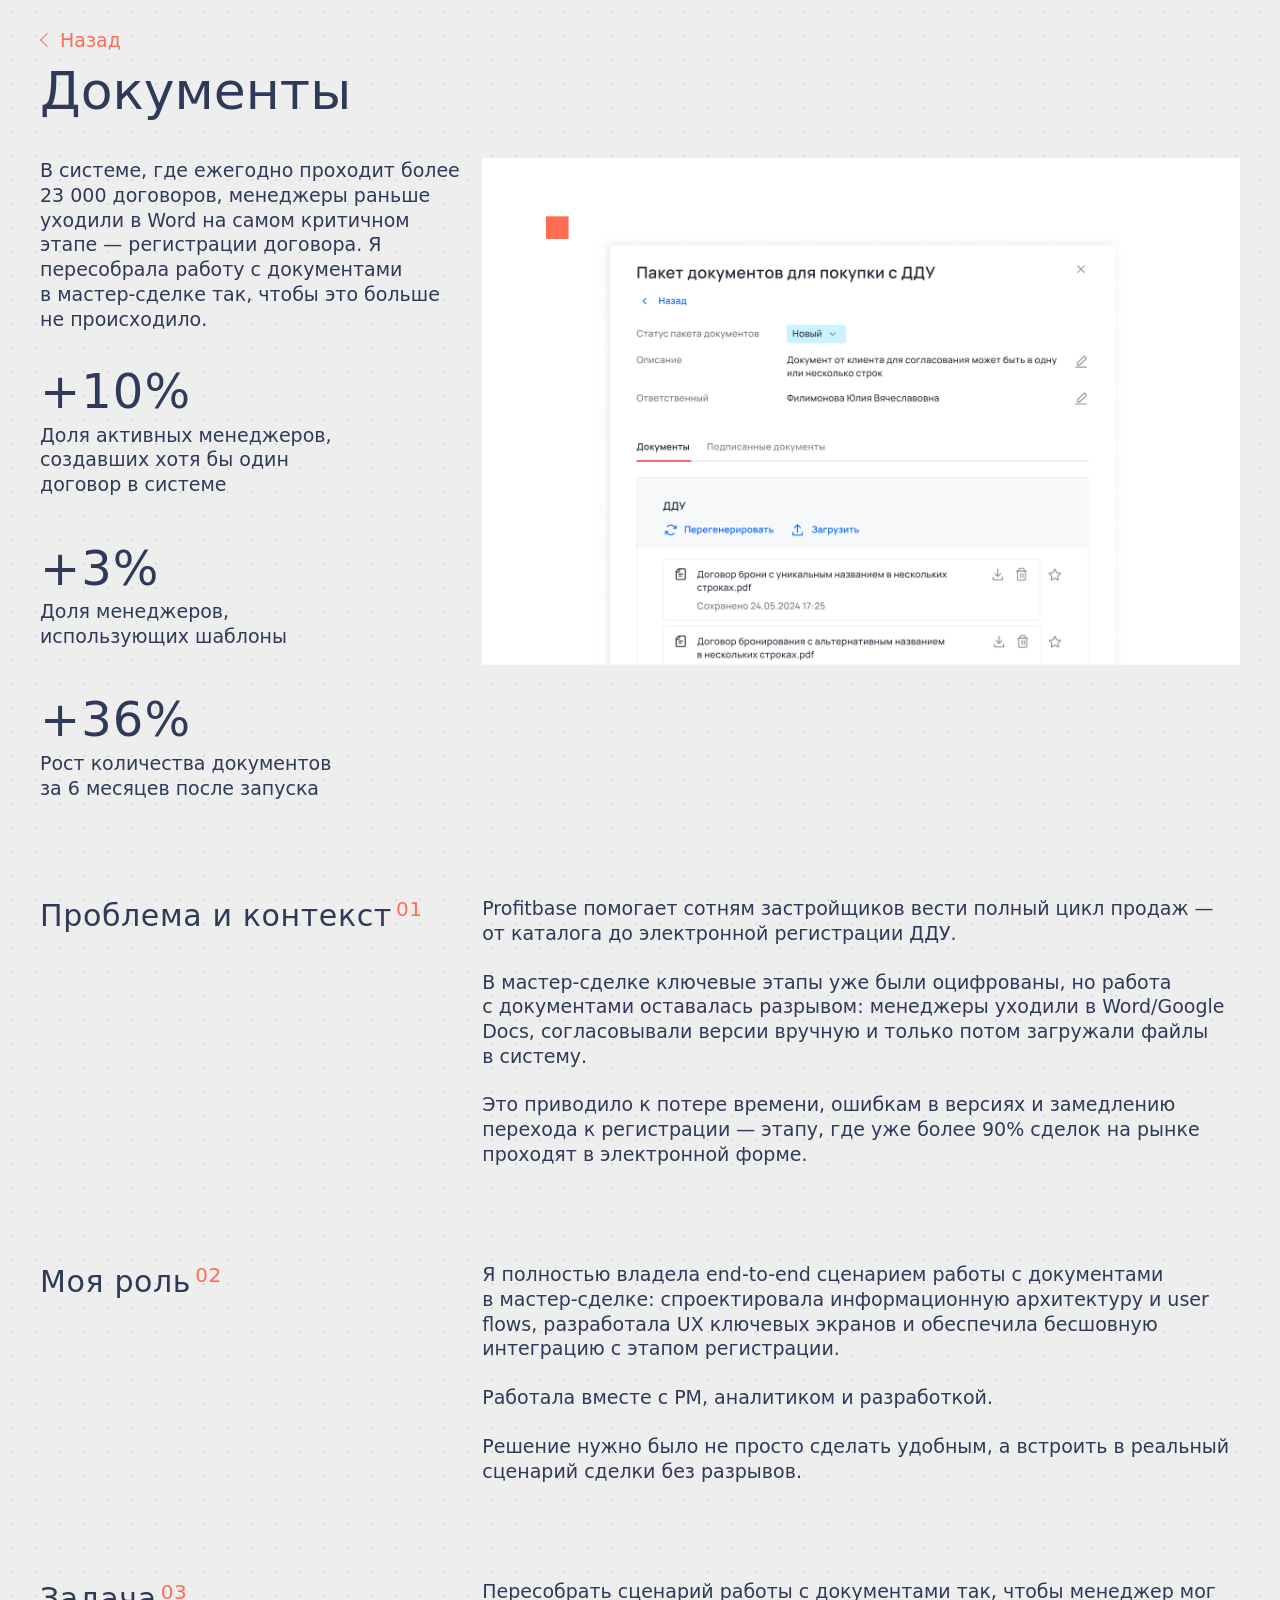
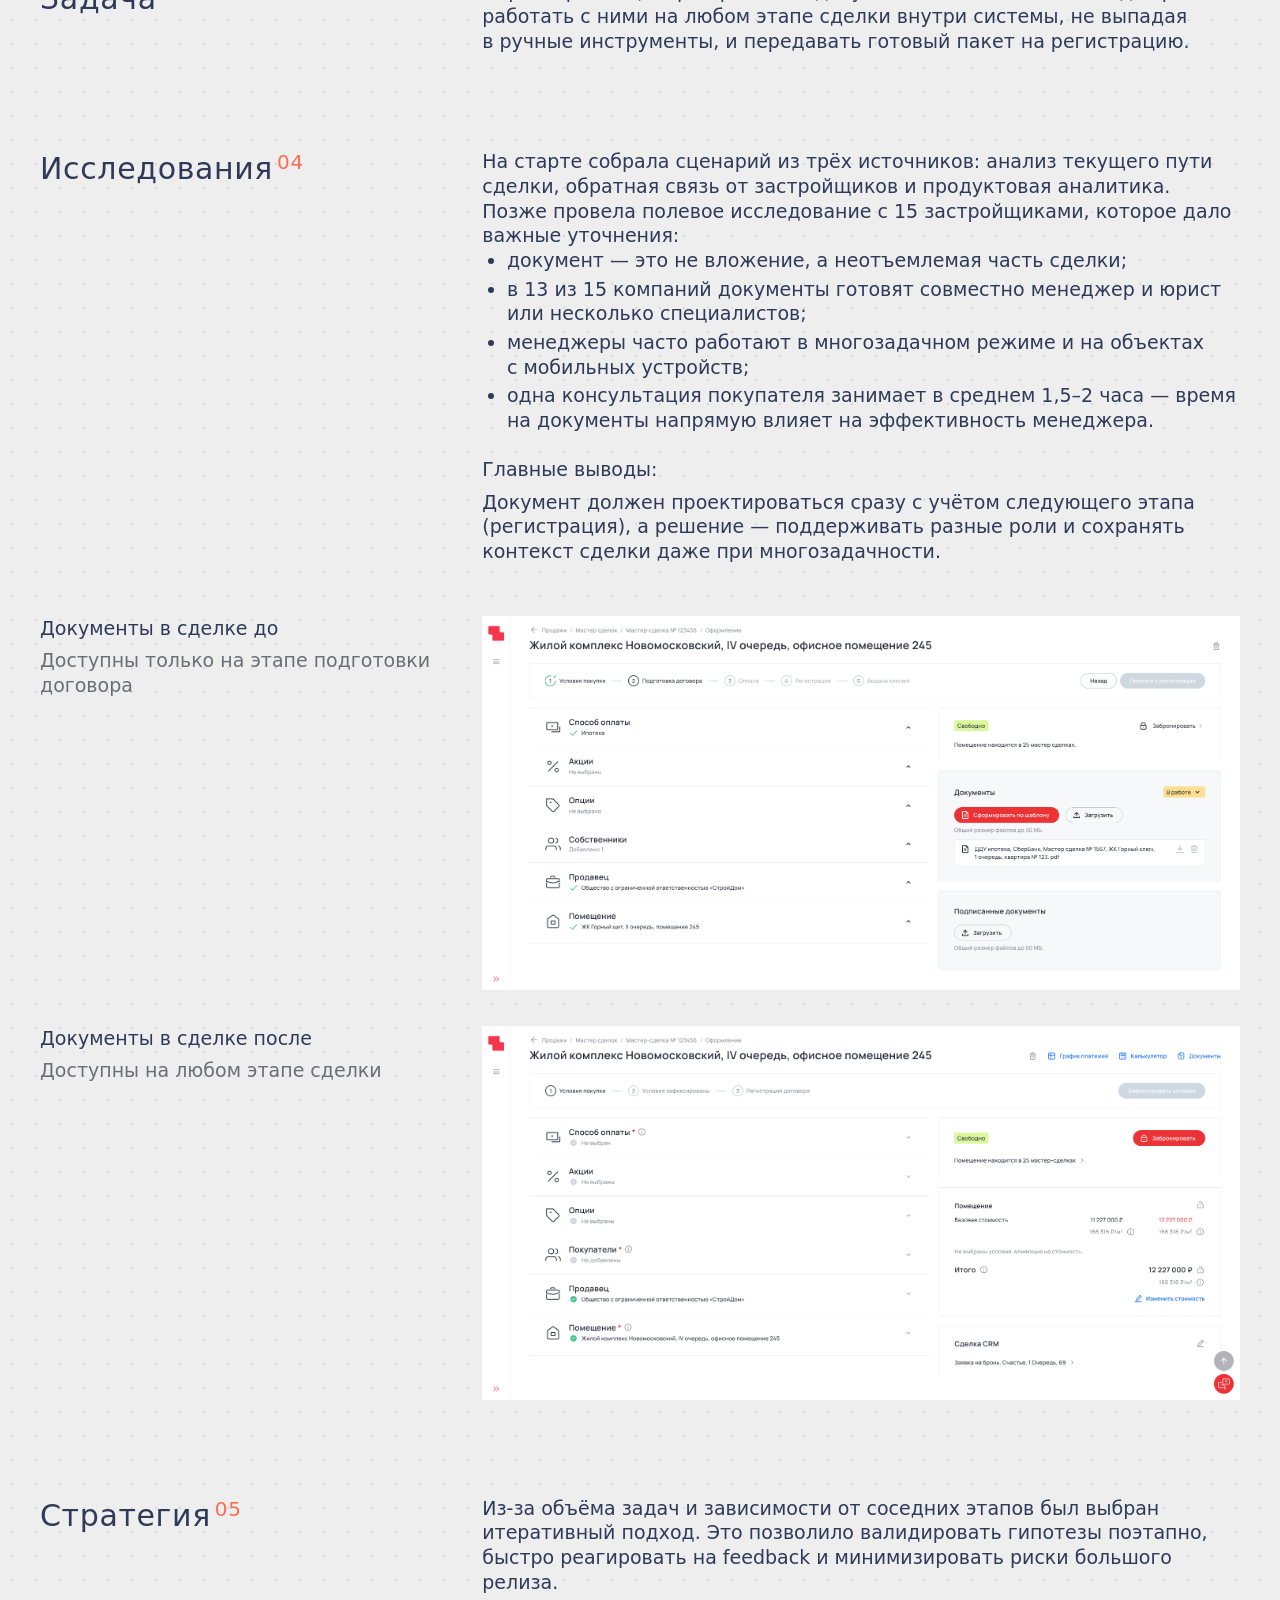
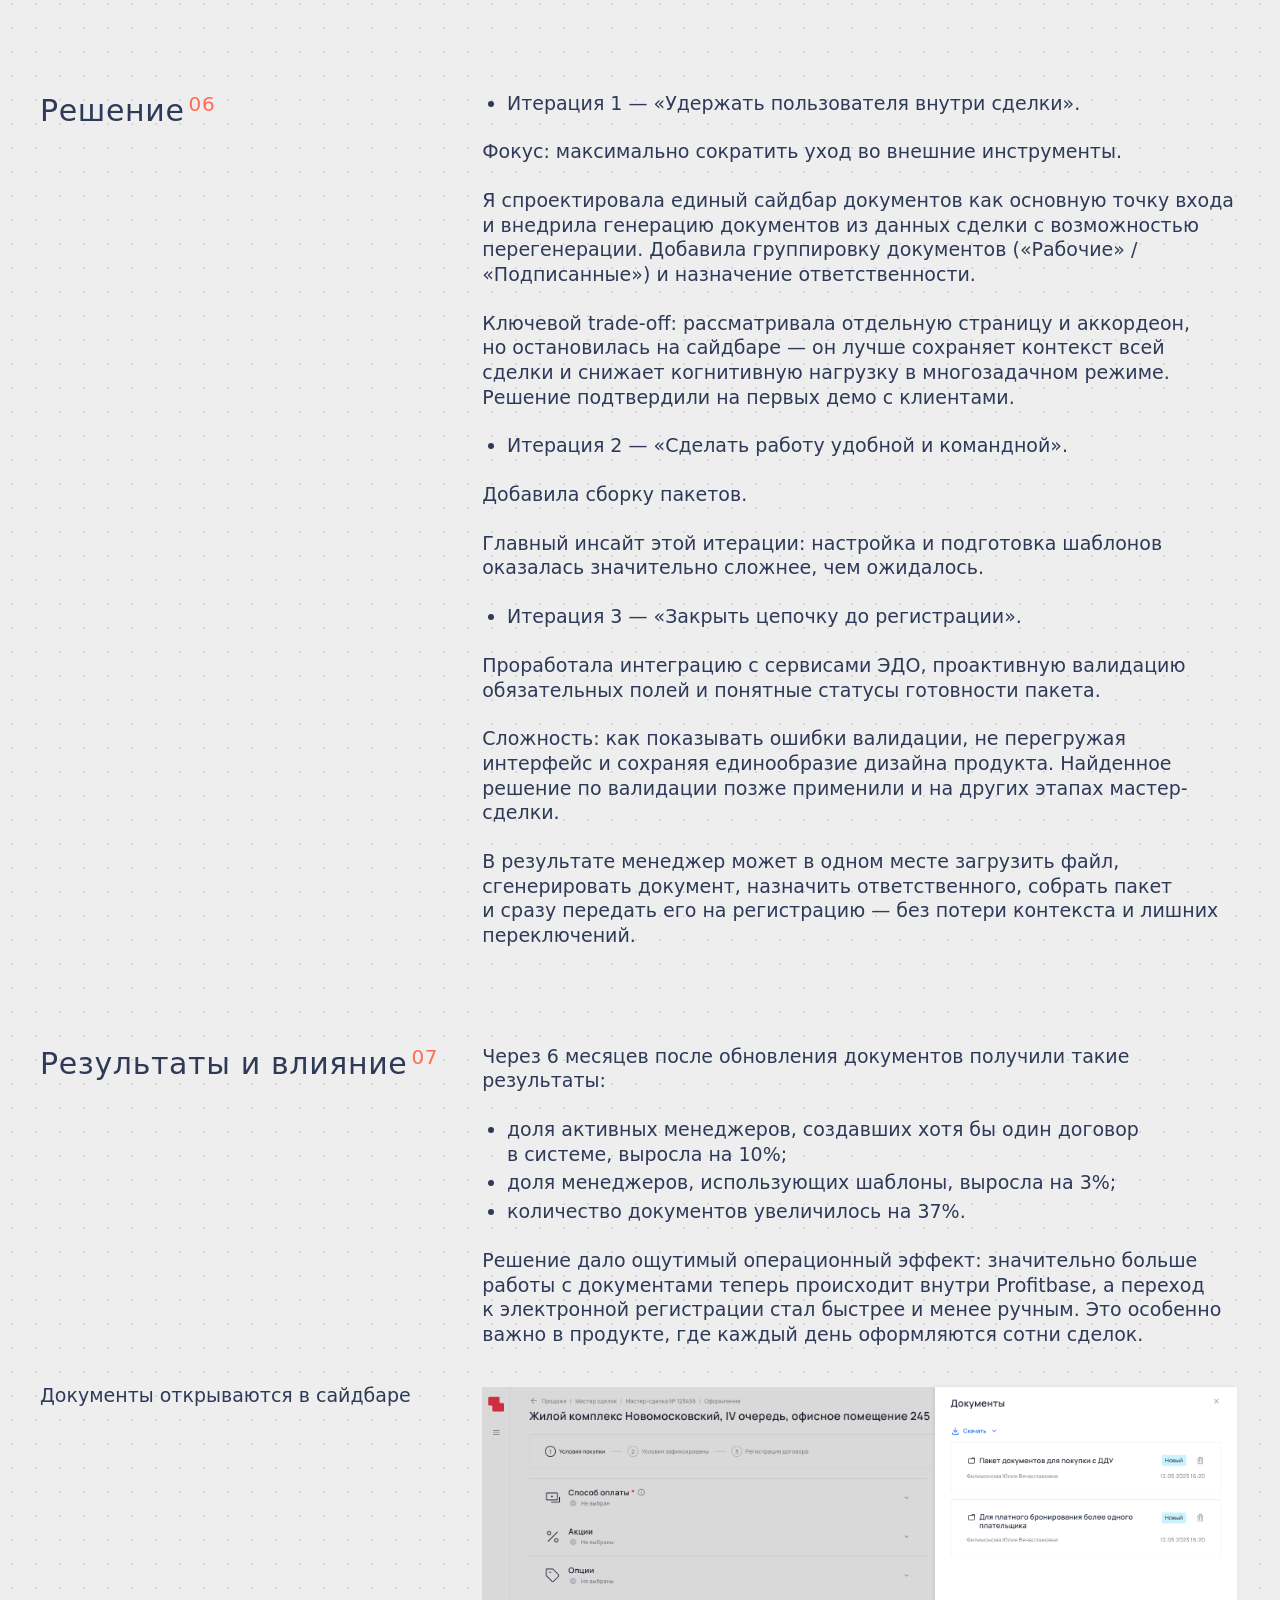
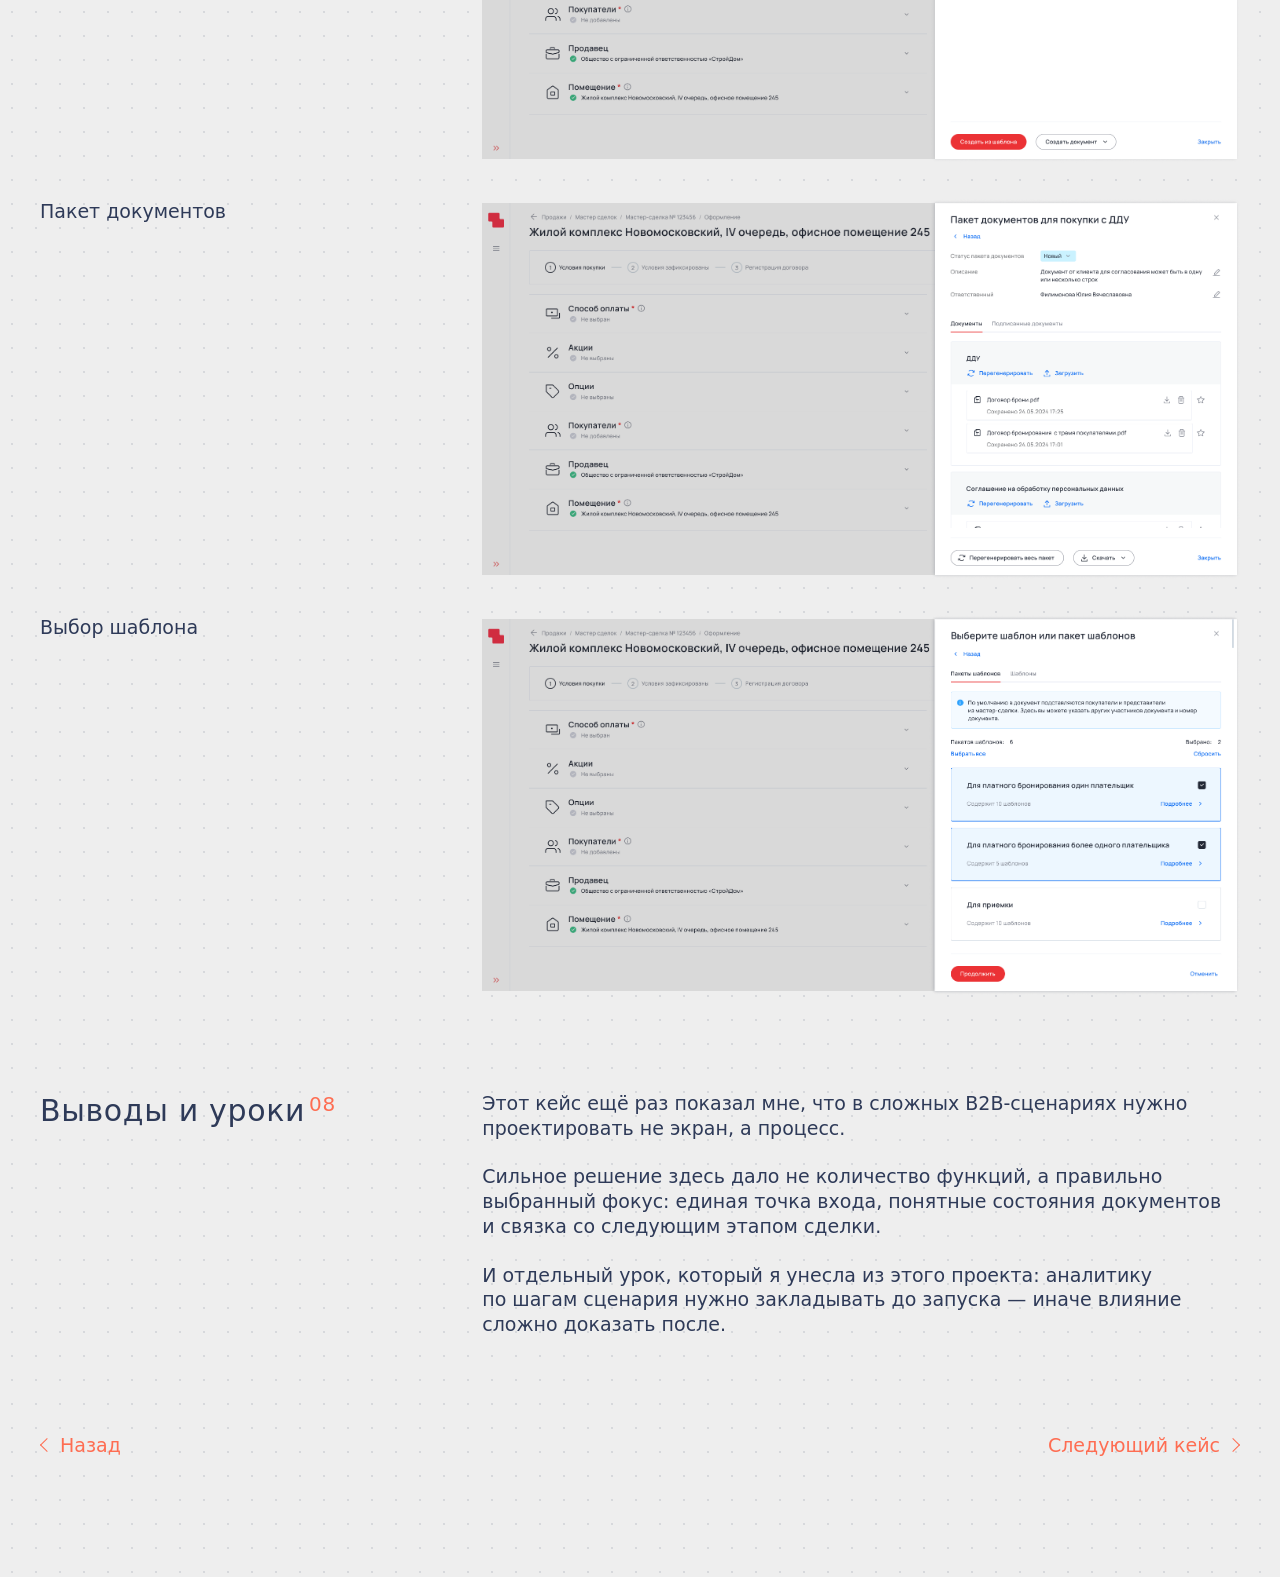
==== commit 93990cc3: "Обновить кейс с документами" ====
--- a/work/documents-in-deal/index.html
+++ b/work/documents-in-deal/index.html
@@ -3,15 +3,15 @@
   <head>
     <meta charset="utf-8">
     <meta name="viewport" content="width=device-width, initial-scale=1">
-    <title>Документы в&nbsp;сделке застройщика — кейс Ларисы Филипповской</title>
+    <title>Документы — кейс Ларисы Филипповской</title>
     <meta
       name="description"
-      content="Кейс о&nbsp;пересборке сценария работы с&nbsp;документами внутри мастер-сделки: проблема и&nbsp;контекст, роль, задача, стратегия, решение, итерации и&nbsp;результаты."
+      content="Кейс о&nbsp;пересборке работы с&nbsp;документами внутри мастер-сделки: проблема и&nbsp;контекст, роль, задача, исследования, стратегия, решение, результаты и&nbsp;выводы."
     >
-    <meta property="og:title" content="Документы в&nbsp;сделке застройщика — кейс">
+    <meta property="og:title" content="Документы — кейс">
     <meta
       property="og:description"
-      content="B2B proptech case study: от&nbsp;ручной работы в&nbsp;Word до&nbsp;роста использования блока документов внутри системы."
+      content="B2B proptech case study: от&nbsp;ручной работы в&nbsp;Word до&nbsp;единого сценария документов внутри мастер-сделки."
     >
     <link rel="stylesheet" href="../../styles.css">
   </head>
@@ -23,24 +23,29 @@
 
       <div class="case-documents-v1__content">
         <section class="case-documents-v1__hero reveal" aria-labelledby="documents-case-title">
-          <h1 class="case-documents-v1__title" id="documents-case-title">Документы в&nbsp;сделке застройщика</h1>
+          <h1 class="case-documents-v1__title" id="documents-case-title">Документы</h1>
           <div class="case-documents-v1__hero-grid">
             <div class="case-documents-v1__summary">
               <p class="case-documents-v1__lead">
-                Менеджеры уходили из&nbsp;продукта в&nbsp;Word на&nbsp;критическом этапе сделки.
-                Я вернула документы в&nbsp;контур сделки и&nbsp;сократила ручную работу.
+                В&nbsp;системе, где ежегодно проходит более 23&nbsp;000 договоров, менеджеры раньше
+                уходили в&nbsp;Word на&nbsp;самом критичном этапе — регистрации договора.
+                Я пересобрала работу с&nbsp;документами в&nbsp;мастер-сделке так, чтобы это больше
+                не&nbsp;происходило.
               </p>
 
               <div class="case-documents-v1__metrics-block" aria-label="Ключевые метрики">
-                <p class="case-documents-v1__metrics-label">За&nbsp;6 месяцев после обновления:</p>
                 <div class="case-documents-v1__metrics">
                   <article class="case-documents-v1__metric">
                     <strong data-countup data-countup-value="10" data-countup-prefix="+" data-countup-suffix="%">+10%</strong>
                     <span>Доля активных менеджеров, создавших хотя бы один договор в&nbsp;системе</span>
                   </article>
                   <article class="case-documents-v1__metric">
+                    <strong data-countup data-countup-value="3" data-countup-prefix="+" data-countup-suffix="%">+3%</strong>
+                    <span>Доля менеджеров, использующих шаблоны</span>
+                  </article>
+                  <article class="case-documents-v1__metric">
                     <strong data-countup data-countup-value="37" data-countup-prefix="+" data-countup-suffix="%">+37%</strong>
-                    <span>Рост количества документов в&nbsp;системе</span>
+                    <span>Рост количества документов за&nbsp;6 месяцев после запуска</span>
                   </article>
                 </div>
               </div>
@@ -61,31 +66,36 @@
           <h2 class="case-documents-v1__section-title" id="documents-context-title">Проблема и&nbsp;контекст <span class="case-documents-v1__section-index">01</span></h2>
           <div class="case-documents-v1__section-content case-documents-v1__section-content--stacked">
             <p>
-              Profitbase — B2B SaaS для&nbsp;застройщиков. В&nbsp;мастер-сделке продукт объединял
-              ключевые этапы оформления недвижимости.
-            </p>
-            <p>
-              После заявки и&nbsp;подбора условий менеджер продолжал работать вручную: готовил
-              документы в&nbsp;Word и&nbsp;Google Docs, согласовывал правки, искал нужные версии и&nbsp;потом отдельно загружал файлы в&nbsp;систему для&nbsp;регистрации.
-            </p>
-            <p>
-              Для&nbsp;менеджера это означало лишние действия, путаницу в&nbsp;версиях и&nbsp;потерю
-              времени. Для&nbsp;бизнеса — слабую управляемость процесса и&nbsp;потерю скорости
-              на&nbsp;важном этапе сделки.
+              Profitbase помогает сотням застройщиков вести полный цикл продаж —
+              от&nbsp;каталога до&nbsp;электронной регистрации ДДУ.
+            </p>
+            <p>
+              В&nbsp;мастер-сделке ключевые этапы уже были оцифрованы, но&nbsp;работа
+              с&nbsp;документами оставалась разрывом: менеджеры уходили в&nbsp;Word/Google Docs,
+              согласовывали версии вручную и&nbsp;только потом загружали файлы в&nbsp;систему.
+            </p>
+            <p>
+              Это приводило к&nbsp;потере времени, ошибкам в&nbsp;версиях и&nbsp;замедлению перехода
+              к&nbsp;регистрации — этапу, где уже более 90% сделок на&nbsp;рынке проходят
+              в&nbsp;электронной форме.
             </p>
           </div>
         </section>
 
         <section class="case-documents-v1__section reveal" aria-labelledby="documents-role-title">
           <h2 class="case-documents-v1__section-title" id="documents-role-title">Моя роль <span class="case-documents-v1__section-index">02</span></h2>
-          <div class="case-documents-v1__section-content">
-            <p>
-              Я отвечала за&nbsp;сценарий работы с&nbsp;документами внутри мастер-сделки: логику,
-              структуру решения, UX ключевых экранов и&nbsp;связку с&nbsp;соседними этапами процесса.
-            </p>
-            <p>
-              Работала вместе с&nbsp;PM, аналитиком и&nbsp;разработкой. Решение нужно было не&nbsp;просто
-              сделать удобным, а&nbsp;встроить в&nbsp;реальный сценарий сделки без&nbsp;разрывов.
+          <div class="case-documents-v1__section-content case-documents-v1__section-content--stacked">
+            <p>
+              Я полностью владела end-to-end сценарием работы с&nbsp;документами в&nbsp;мастер-сделке:
+              спроектировала информационную архитектуру и&nbsp;user flows, разработала UX ключевых
+              экранов и&nbsp;обеспечила бесшовную интеграцию с&nbsp;этапом регистрации.
+            </p>
+            <p>
+              Работала вместе с&nbsp;PM, аналитиком и&nbsp;разработкой.
+            </p>
+            <p>
+              Решение нужно было не&nbsp;просто сделать удобным, а&nbsp;встроить в&nbsp;реальный
+              сценарий сделки без&nbsp;разрывов.
             </p>
           </div>
         </section>
@@ -94,29 +104,35 @@
           <h2 class="case-documents-v1__section-title" id="documents-task-title">Задача <span class="case-documents-v1__section-index">03</span></h2>
           <div class="case-documents-v1__section-content">
             <p>
-              Нужно было пересобрать сценарий работы с&nbsp;документами так, чтобы менеджер мог
-              работать с&nbsp;ними на&nbsp;любом этапе сделки внутри системы, не&nbsp;выпадая
-              в&nbsp;ручные инструменты.
-            </p>
-            <p>
-              Важно было дать возможность создавать и&nbsp;обновлять документы внутри сделки,
-              хранить рабочие и&nbsp;подписанные документы в&nbsp;одном процессе и&nbsp;передавать
-              подготовленный комплект на&nbsp;следующий этап.
-            </p>
-            <p>
-              На&nbsp;старте я собрала сценарий по&nbsp;трём источникам: текущий путь сделки,
-              обратная связь от&nbsp;застройщиков и&nbsp;продуктовая аналитика. Это подтвердило,
-              что проблема была не&nbsp;в одном экране, а&nbsp;в разрыве между сделкой, документами
-              и&nbsp;этапом регистрации.
-            </p>
-            <p>
-              Полученные инсайты:
+              Пересобрать сценарий работы с&nbsp;документами так, чтобы менеджер мог работать
+              с&nbsp;ними на&nbsp;любом этапе сделки внутри системы, не&nbsp;выпадая
+              в&nbsp;ручные инструменты, и&nbsp;передавать готовый пакет на&nbsp;регистрацию.
+            </p>
+          </div>
+        </section>
+
+        <section class="case-documents-v1__section reveal" aria-labelledby="documents-research-title">
+          <h2 class="case-documents-v1__section-title" id="documents-research-title">Исследования <span class="case-documents-v1__section-index">04</span></h2>
+          <div class="case-documents-v1__section-content">
+            <p>
+              На&nbsp;старте собрала сценарий из&nbsp;трёх источников: анализ текущего пути сделки,
+              обратная связь от&nbsp;застройщиков и&nbsp;продуктовая аналитика. Позже провела полевое
+              исследование с&nbsp;15 застройщиками, которое дало важные уточнения:
             </p>
             <ul>
-              <li>документ в&nbsp;этом процессе — не&nbsp;вложение, а&nbsp;часть сделки;</li>
-              <li>у&nbsp;разных клиентов с&nbsp;документами работают разные роли: менеджер, юрист или оба вместе;</li>
-              <li>документы нужно проектировать сразу с&nbsp;учётом следующего этапа, а&nbsp;не как локальную функцию.</li>
+              <li>документ — это не&nbsp;вложение, а&nbsp;неотъемлемая часть сделки;</li>
+              <li>в&nbsp;13 из&nbsp;15 компаний документы готовят совместно менеджер и&nbsp;юрист или несколько специалистов;</li>
+              <li>менеджеры часто работают в&nbsp;многозадачном режиме и&nbsp;на&nbsp;объектах с&nbsp;мобильных устройств;</li>
+              <li>одна консультация покупателя занимает в&nbsp;среднем 1,5–2 часа — время на&nbsp;документы напрямую влияет на&nbsp;эффективность менеджера.</li>
             </ul>
+            <div class="case-documents-v1__section-callout">
+              <p class="case-documents-v1__section-kicker">Главные выводы:</p>
+              <p>
+                Документ должен проектироваться сразу с&nbsp;учётом следующего этапа
+                (регистрация), а&nbsp;решение — поддерживать разные роли и&nbsp;сохранять контекст
+                сделки даже при&nbsp;многозадачности.
+              </p>
+            </div>
           </div>
 
           <div class="case-documents-v1__screens">
@@ -157,75 +173,70 @@
         </section>
 
         <section class="case-documents-v1__section reveal" aria-labelledby="documents-strategy-title">
-          <h2 class="case-documents-v1__section-title" id="documents-strategy-title">Стратегия <span class="case-documents-v1__section-index">04</span></h2>
+          <h2 class="case-documents-v1__section-title" id="documents-strategy-title">Стратегия <span class="case-documents-v1__section-index">05</span></h2>
           <div class="case-documents-v1__section-content">
             <p>
-              Из-за объёма задач и&nbsp;зависимости от&nbsp;соседних этапов мы выбрали итеративный подход.
-            </p>
-            <p>
-              В&nbsp;первой итерации я сфокусировалась на&nbsp;трёх задачах:
-            </p>
+              Из-за объёма задач и&nbsp;зависимости от&nbsp;соседних этапов был выбран итеративный
+              подход. Это позволило валидировать гипотезы поэтапно, быстро реагировать
+              на&nbsp;feedback и&nbsp;минимизировать риски большого релиза.
+            </p>
+          </div>
+        </section>
+
+        <section class="case-documents-v1__section reveal" aria-labelledby="documents-solution-title">
+          <h2 class="case-documents-v1__section-title" id="documents-solution-title">Решение <span class="case-documents-v1__section-index">06</span></h2>
+          <div class="case-documents-v1__section-content case-documents-v1__section-content--stacked">
             <ul>
-              <li>сократить ручную работу за&nbsp;счёт шаблонов, генерации и&nbsp;перегенерации;</li>
-              <li>удержать работу с&nbsp;документами внутри сделки;</li>
-              <li>подготовить документы к&nbsp;следующему этапу.</li>
+              <li>Итерация 1 — «Удержать пользователя внутри сделки».</li>
             </ul>
             <p>
-              Во&nbsp;второй итерации фокус сместился на&nbsp;документы и&nbsp;пакеты документов.
-              В&nbsp;третьей — на&nbsp;интеграцию с&nbsp;сервисами электронной регистрации и&nbsp;валидацию
-              ошибок в&nbsp;сделке.
-            </p>
-          </div>
-        </section>
-
-        <section class="case-documents-v1__section reveal" aria-labelledby="documents-solution-title">
-          <h2 class="case-documents-v1__section-title" id="documents-solution-title">Решение <span class="case-documents-v1__section-index">05</span></h2>
-          <div class="case-documents-v1__section-content case-documents-v1__section-content--stacked">
-            <p>
-              В&nbsp;итоге решение позволило сразу работать с&nbsp;документами прямо внутри
-              мастер-сделки: можно загрузить файл, выбрать шаблон, сгенерировать документ из&nbsp;данных сделки, пересобрать его при&nbsp;изменениях и&nbsp;добавить подписантов.
-            </p>
-            <p>
-              Я оставила единый вход в&nbsp;блок документов внутри сделки, потому что пользователи
-              приходили туда с&nbsp;разными задачами: быстро добавить файл, собрать комплект или
-              подготовить пакет к&nbsp;регистрации.
-            </p>
-            <p>
-              Чтобы сценарий был проще в&nbsp;работе, на&nbsp;верхнем уровне я разделила документы на&nbsp;рабочие и&nbsp;подписанные. Для&nbsp;более сложных процессов добавила ответственность по&nbsp;документу — это помогало там, где в&nbsp;сценарии участвовали несколько ролей.
-            </p>
-            <p>
-              В&nbsp;результате менеджер мог собрать пакет документов, согласовать его и&nbsp;передать
-              дальше без&nbsp;ручного разрыва между подготовкой и&nbsp;регистрацией.
-            </p>
-            <p>
-              Рассматривалось два варианта размещения документов в&nbsp;сделке: на&nbsp;странице сделки
-              с&nbsp;открытием в&nbsp;отдельном окне или аккордеоне, либо через точку входа в&nbsp;шапке
-              сделки с&nbsp;открытием в&nbsp;сайдбаре.
-            </p>
-            <p>
-              В&nbsp;итоге было выбрано решение с&nbsp;сайдбаром, потому что оно позволяло сохранить
-              внимание пользователя на&nbsp;документах без&nbsp;потери общего контекста сделки.
-            </p>
-          </div>
-        </section>
-
-        <section class="case-documents-v1__section reveal" aria-labelledby="documents-validation-title">
-          <h2 class="case-documents-v1__section-title" id="documents-validation-title">Итерации <span class="case-documents-v1__section-index">06</span></h2>
-          <div class="case-documents-v1__section-content">
-            <p>
-              Все три итерации были выполнены в&nbsp;течение 9 месяцев. Каждую итерацию проверяли
-              на&nbsp;предварительных отсмотрах с&nbsp;клиентами.
-            </p>
-            <p>
-              Также проверяли путь с&nbsp;командой, вносили правки и&nbsp;делали заметки для&nbsp;бэклога.
-              Например, оказалось, что особенно сложным оставался процесс подготовки шаблона.
+              Фокус: максимально сократить уход во&nbsp;внешние инструменты.
+            </p>
+            <p>
+              Я спроектировала единый сайдбар документов как основную точку входа и&nbsp;внедрила
+              генерацию документов из&nbsp;данных сделки с&nbsp;возможностью перегенерации.
+              Добавила группировку документов («Рабочие» / «Подписанные») и&nbsp;назначение
+              ответственности.
+            </p>
+            <p>
+              Ключевой trade-off: рассматривала отдельную страницу и&nbsp;аккордеон, но&nbsp;остановилась
+              на&nbsp;сайдбаре — он&nbsp;лучше сохраняет контекст всей сделки и&nbsp;снижает
+              когнитивную нагрузку в&nbsp;многозадачном режиме. Решение подтвердили на&nbsp;первых
+              демо с&nbsp;клиентами.
+            </p>
+            <ul>
+              <li>Итерация 2 — «Сделать работу удобной и&nbsp;командной».</li>
+            </ul>
+            <p>
+              Добавила сборку пакетов.
+            </p>
+            <p>
+              Главный инсайт этой итерации: настройка и&nbsp;подготовка шаблонов оказалась
+              значительно сложнее, чем ожидалось.
+            </p>
+            <ul>
+              <li>Итерация 3 — «Закрыть цепочку до&nbsp;регистрации».</li>
+            </ul>
+            <p>
+              Проработала интеграцию с&nbsp;сервисами ЭДО, проактивную валидацию обязательных полей
+              и&nbsp;понятные статусы готовности пакета.
+            </p>
+            <p>
+              Сложность: как показывать ошибки валидации, не&nbsp;перегружая интерфейс и&nbsp;сохраняя
+              единообразие дизайна продукта. Найденное решение по&nbsp;валидации позже применили
+              и&nbsp;на&nbsp;других этапах мастер-сделки.
+            </p>
+            <p>
+              В&nbsp;результате менеджер может в&nbsp;одном месте загрузить файл, сгенерировать
+              документ, назначить ответственного, собрать пакет и&nbsp;сразу передать его
+              на&nbsp;регистрацию — без&nbsp;потери контекста и&nbsp;лишних переключений.
             </p>
           </div>
         </section>
 
         <section class="case-documents-v1__result reveal" aria-labelledby="documents-result-title">
           <div class="case-documents-v1__section">
-            <h2 class="case-documents-v1__section-title" id="documents-result-title">Результаты <span class="case-documents-v1__section-index">07</span></h2>
+            <h2 class="case-documents-v1__section-title" id="documents-result-title">Результаты и&nbsp;влияние <span class="case-documents-v1__section-index">07</span></h2>
             <div class="case-documents-v1__section-content case-documents-v1__section-content--stacked">
               <p>Через 6 месяцев после обновления документов получили такие результаты:</p>
               <ul>
@@ -234,9 +245,10 @@
                 <li>количество документов увеличилось на&nbsp;37%.</li>
               </ul>
               <p>
-                Я не&nbsp;связываю это напрямую с&nbsp;выручкой: блок документов не&nbsp;был основным
-                драйвером монетизации. Но&nbsp;решение дало понятный операционный эффект — больше
-                работы с&nbsp;документами стало происходить внутри системы, а&nbsp;переход к&nbsp;следующему этапу сделки стал менее ручным.
+                Решение дало ощутимый операционный эффект: значительно больше работы
+                с&nbsp;документами теперь происходит внутри Profitbase, а&nbsp;переход
+                к&nbsp;электронной регистрации стал быстрее и&nbsp;менее ручным.
+                Это особенно важно в&nbsp;продукте, где каждый день оформляются сотни сделок.
               </p>
             </div>
           </div>
@@ -283,6 +295,25 @@
                 <p class="case-documents-v1__screen-title">Выбор шаблона</p>
               </div>
             </div>
+          </div>
+        </section>
+
+        <section class="case-documents-v1__section reveal" aria-labelledby="documents-learnings-title">
+          <h2 class="case-documents-v1__section-title" id="documents-learnings-title">Выводы и&nbsp;уроки <span class="case-documents-v1__section-index">08</span></h2>
+          <div class="case-documents-v1__section-content case-documents-v1__section-content--stacked">
+            <p>
+              Этот кейс ещё раз показал мне, что в&nbsp;сложных B2B-сценариях нужно проектировать
+              не&nbsp;экран, а&nbsp;процесс.
+            </p>
+            <p>
+              Сильное решение здесь дало не&nbsp;количество функций, а&nbsp;правильно выбранный
+              фокус: единая точка входа, понятные состояния документов и&nbsp;связка со&nbsp;следующим
+              этапом сделки.
+            </p>
+            <p>
+              И&nbsp;отдельный урок, который я унесла из&nbsp;этого проекта: аналитику по&nbsp;шагам
+              сценария нужно закладывать до&nbsp;запуска — иначе влияние сложно доказать после.
+            </p>
           </div>
         </section>
 
--- a/styles.css
+++ b/styles.css
@@ -3019,7 +3019,13 @@
 }
 
 .page--case-documents-v1 .case-documents-v1__section-content--stacked > p + ul {
-  margin-top: -16px;
+  margin-top: 0;
+}
+
+.page--case-documents-v1 .case-documents-v1__section-callout {
+  display: grid;
+  gap: 8px;
+  padding-top: 24px;
 }
 
 .page--case-documents-v1 .case-documents-v1__screen-note {
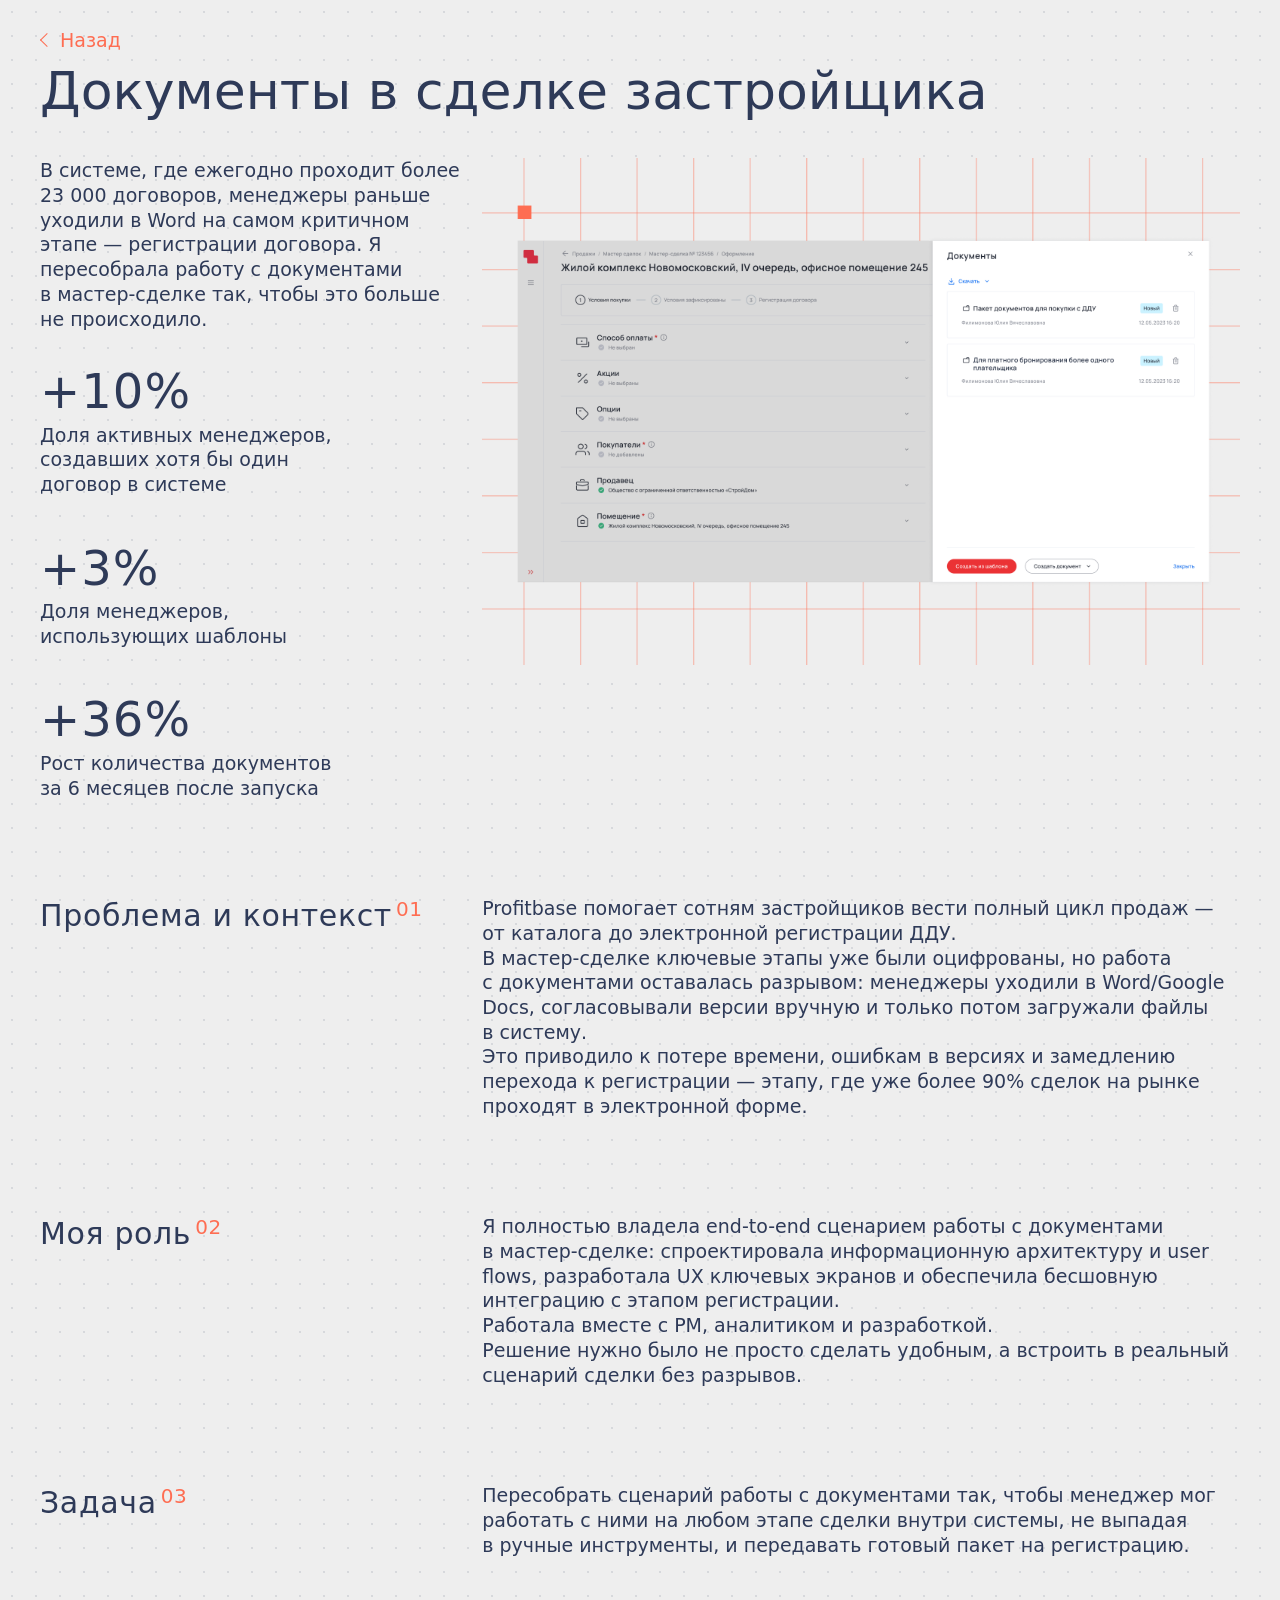
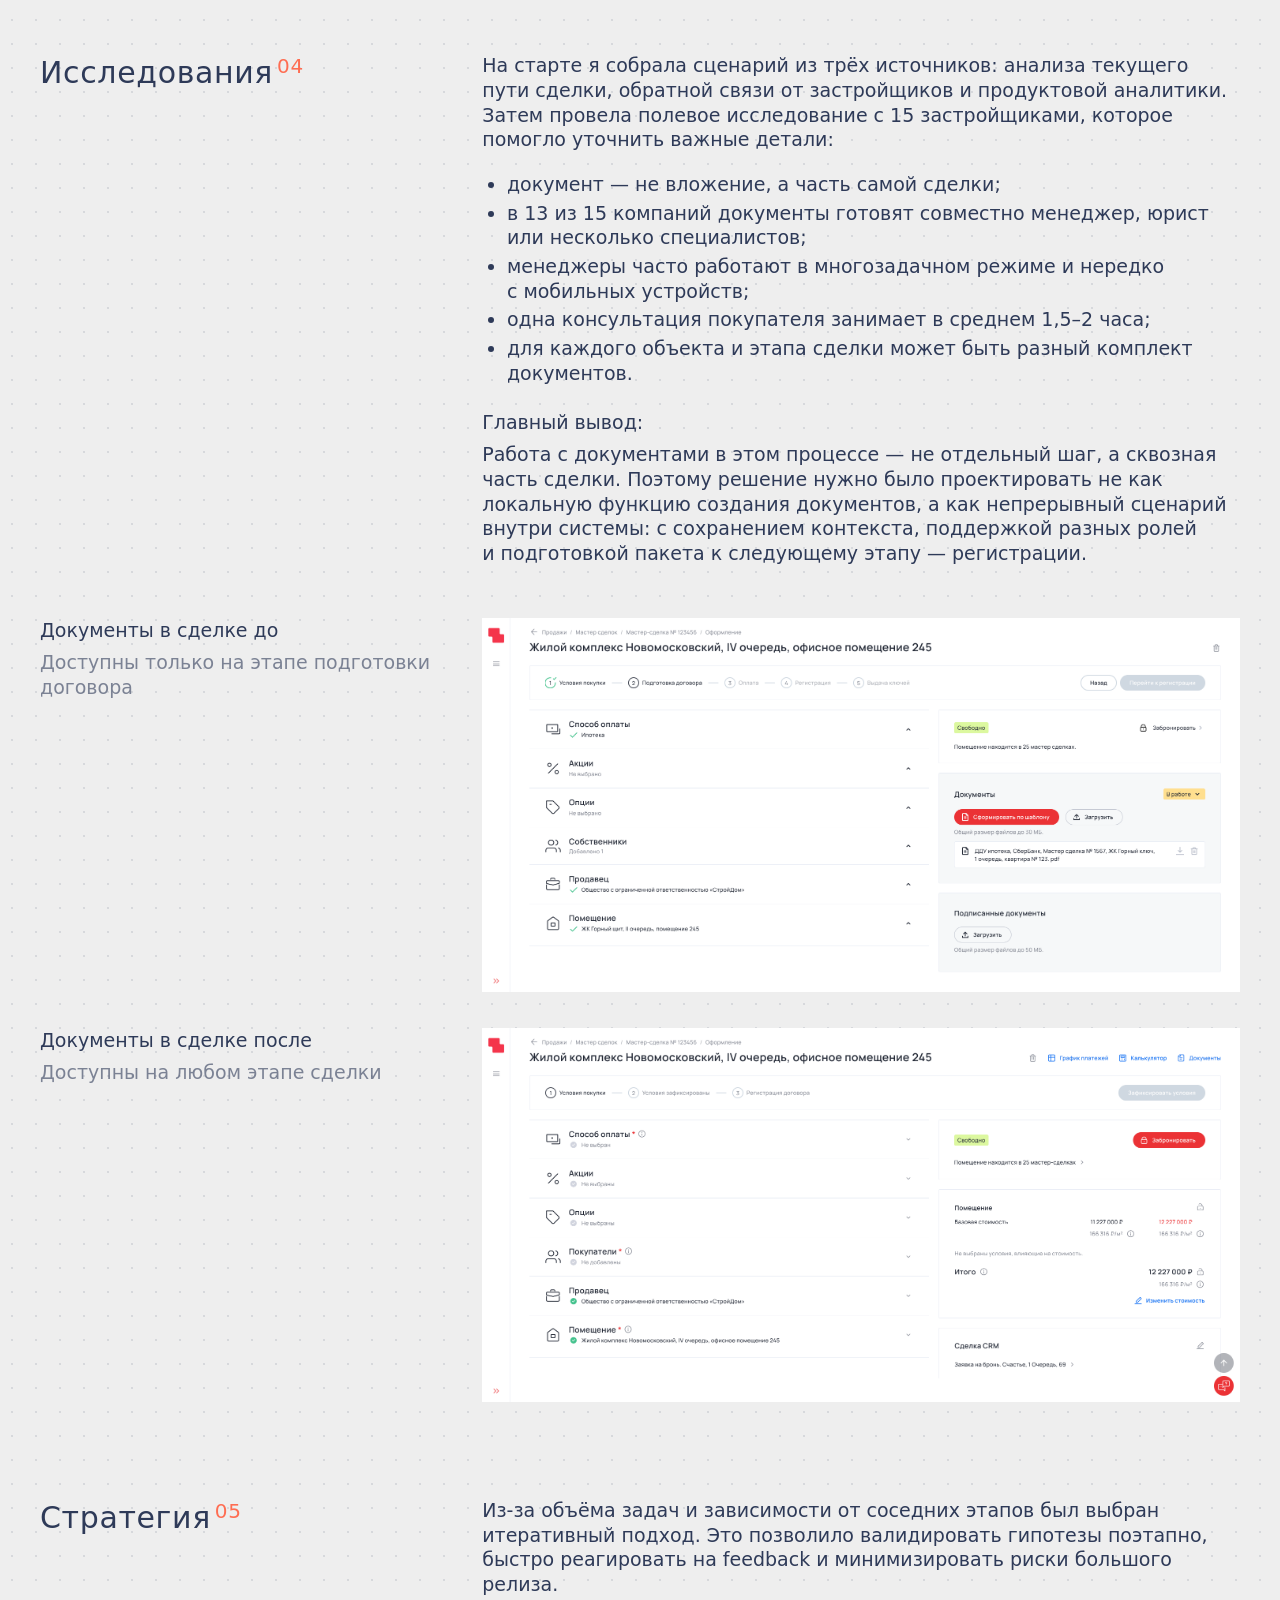
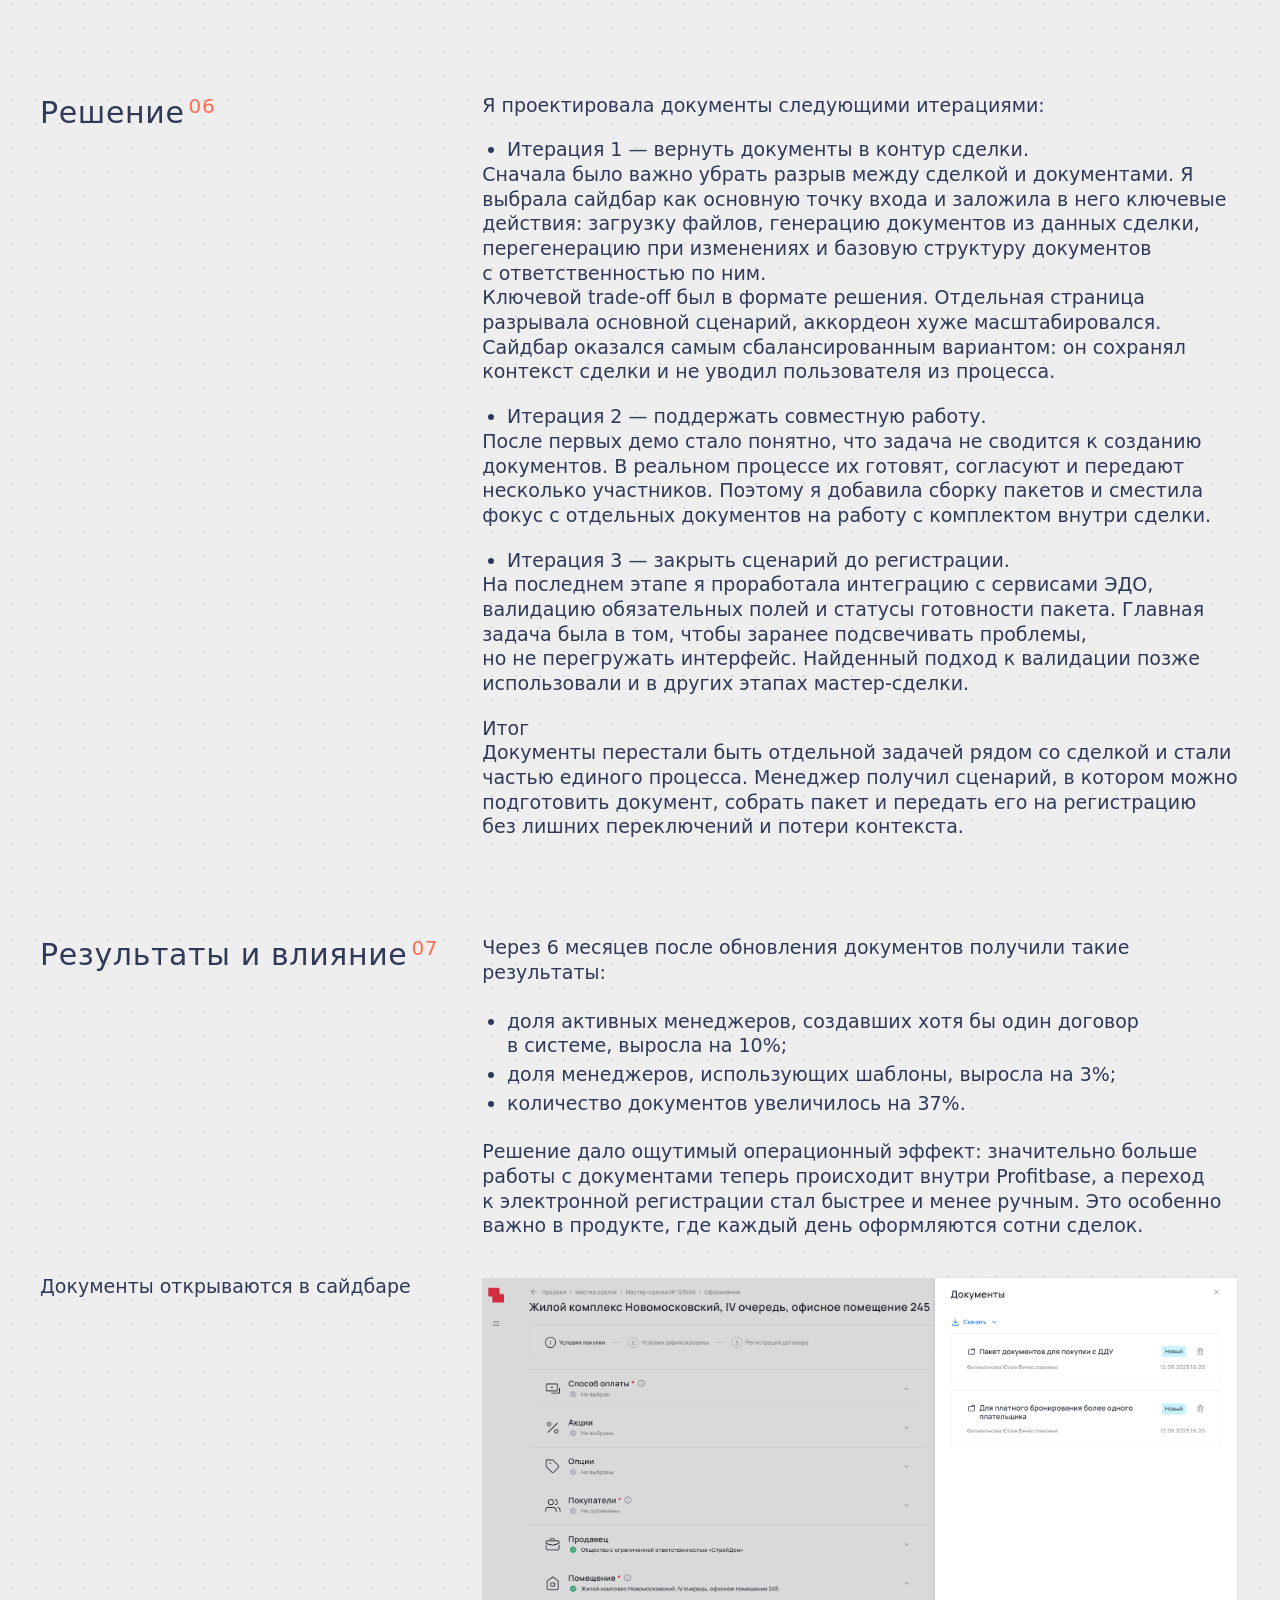
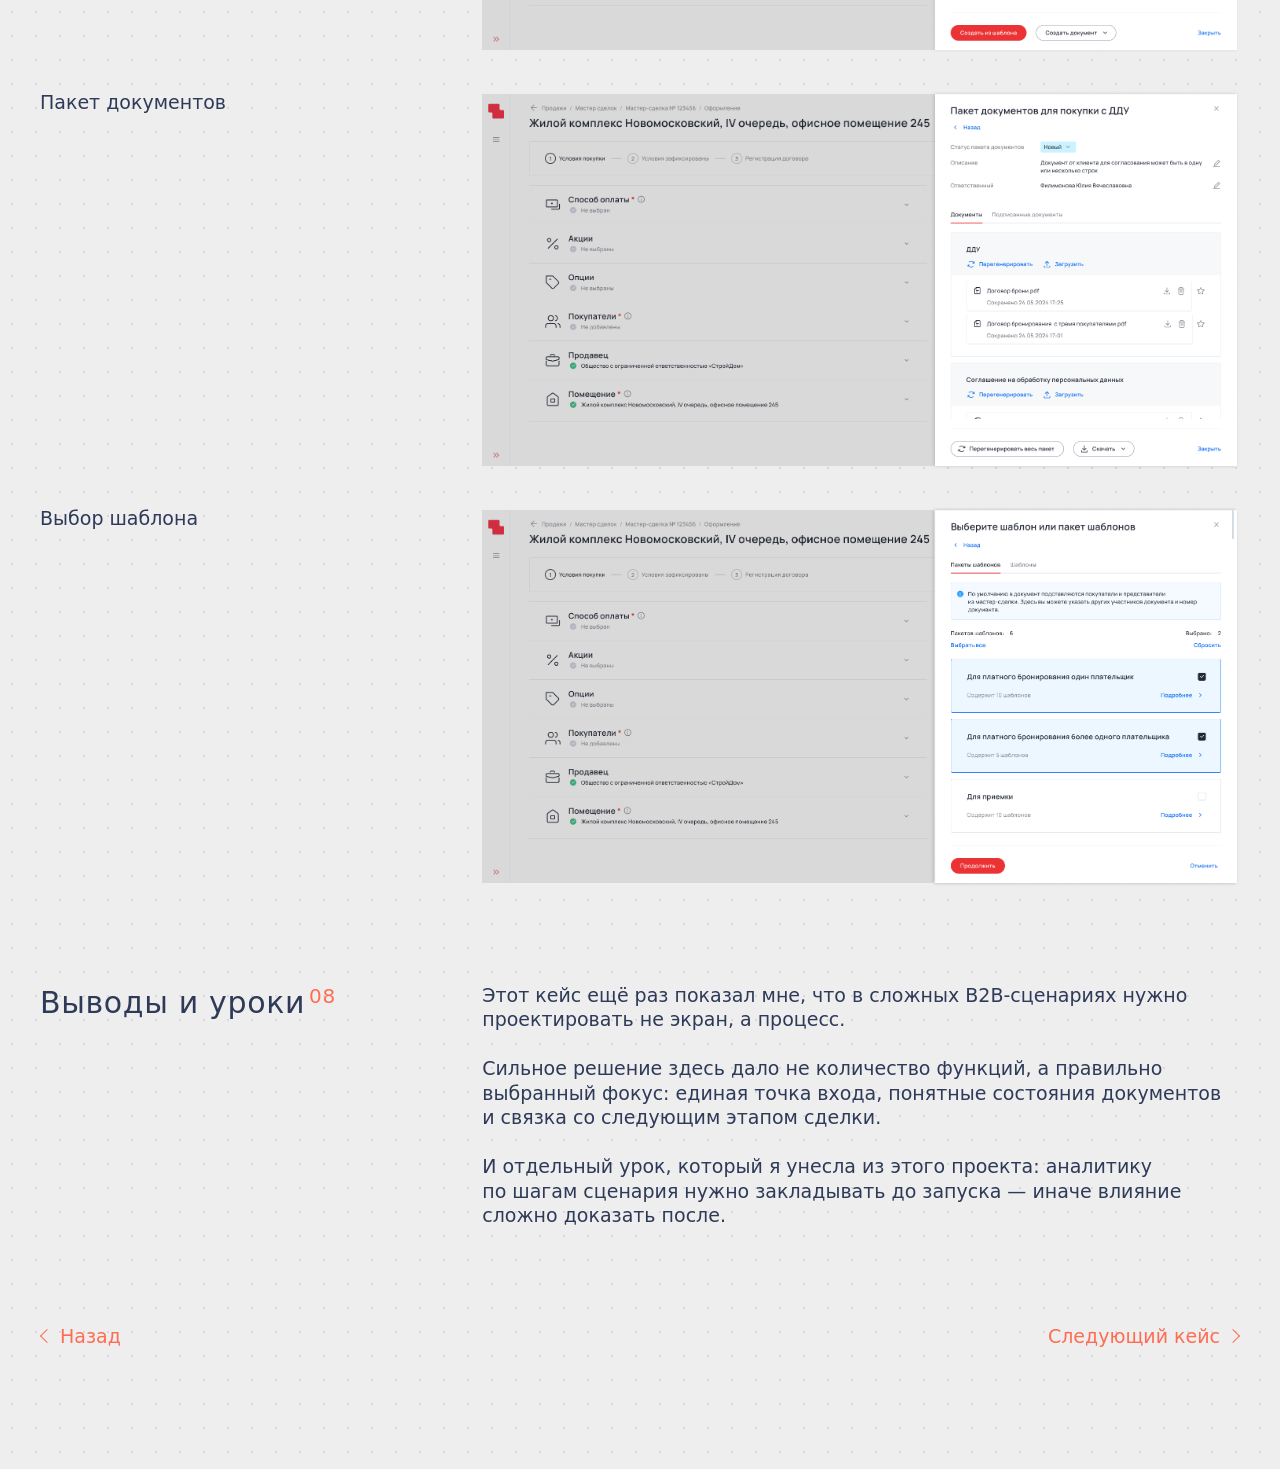
==== commit 99a8b324: "Обновить главную и кейс документов" ====
--- a/work/documents-in-deal/index.html
+++ b/work/documents-in-deal/index.html
@@ -3,12 +3,12 @@
   <head>
     <meta charset="utf-8">
     <meta name="viewport" content="width=device-width, initial-scale=1">
-    <title>Документы — кейс Ларисы Филипповской</title>
+    <title>Документы в&nbsp;сделке застройщика — кейс Ларисы Филипповской</title>
     <meta
       name="description"
       content="Кейс о&nbsp;пересборке работы с&nbsp;документами внутри мастер-сделки: проблема и&nbsp;контекст, роль, задача, исследования, стратегия, решение, результаты и&nbsp;выводы."
     >
-    <meta property="og:title" content="Документы — кейс">
+    <meta property="og:title" content="Документы в&nbsp;сделке застройщика — кейс">
     <meta
       property="og:description"
       content="B2B proptech case study: от&nbsp;ручной работы в&nbsp;Word до&nbsp;единого сценария документов внутри мастер-сделки."
@@ -23,7 +23,7 @@
 
       <div class="case-documents-v1__content">
         <section class="case-documents-v1__hero reveal" aria-labelledby="documents-case-title">
-          <h1 class="case-documents-v1__title" id="documents-case-title">Документы</h1>
+          <h1 class="case-documents-v1__title" id="documents-case-title">Документы в&nbsp;сделке застройщика</h1>
           <div class="case-documents-v1__hero-grid">
             <div class="case-documents-v1__summary">
               <p class="case-documents-v1__lead">
@@ -64,7 +64,7 @@
 
         <section class="case-documents-v1__section reveal" aria-labelledby="documents-context-title">
           <h2 class="case-documents-v1__section-title" id="documents-context-title">Проблема и&nbsp;контекст <span class="case-documents-v1__section-index">01</span></h2>
-          <div class="case-documents-v1__section-content case-documents-v1__section-content--stacked">
+          <div class="case-documents-v1__section-content">
             <p>
               Profitbase помогает сотням застройщиков вести полный цикл продаж —
               от&nbsp;каталога до&nbsp;электронной регистрации ДДУ.
@@ -84,7 +84,7 @@
 
         <section class="case-documents-v1__section reveal" aria-labelledby="documents-role-title">
           <h2 class="case-documents-v1__section-title" id="documents-role-title">Моя роль <span class="case-documents-v1__section-index">02</span></h2>
-          <div class="case-documents-v1__section-content case-documents-v1__section-content--stacked">
+          <div class="case-documents-v1__section-content">
             <p>
               Я полностью владела end-to-end сценарием работы с&nbsp;документами в&nbsp;мастер-сделке:
               спроектировала информационную архитектуру и&nbsp;user flows, разработала UX ключевых
@@ -115,22 +115,25 @@
           <h2 class="case-documents-v1__section-title" id="documents-research-title">Исследования <span class="case-documents-v1__section-index">04</span></h2>
           <div class="case-documents-v1__section-content">
             <p>
-              На&nbsp;старте собрала сценарий из&nbsp;трёх источников: анализ текущего пути сделки,
-              обратная связь от&nbsp;застройщиков и&nbsp;продуктовая аналитика. Позже провела полевое
-              исследование с&nbsp;15 застройщиками, которое дало важные уточнения:
+              На&nbsp;старте я собрала сценарий из&nbsp;трёх источников: анализа текущего пути сделки,
+              обратной связи от&nbsp;застройщиков и&nbsp;продуктовой аналитики. Затем провела полевое
+              исследование с&nbsp;15 застройщиками, которое помогло уточнить важные детали:
             </p>
             <ul>
-              <li>документ — это не&nbsp;вложение, а&nbsp;неотъемлемая часть сделки;</li>
-              <li>в&nbsp;13 из&nbsp;15 компаний документы готовят совместно менеджер и&nbsp;юрист или несколько специалистов;</li>
-              <li>менеджеры часто работают в&nbsp;многозадачном режиме и&nbsp;на&nbsp;объектах с&nbsp;мобильных устройств;</li>
-              <li>одна консультация покупателя занимает в&nbsp;среднем 1,5–2 часа — время на&nbsp;документы напрямую влияет на&nbsp;эффективность менеджера.</li>
+              <li>документ — не&nbsp;вложение, а&nbsp;часть самой сделки;</li>
+              <li>в&nbsp;13 из&nbsp;15 компаний документы готовят совместно менеджер, юрист или несколько специалистов;</li>
+              <li>менеджеры часто работают в&nbsp;многозадачном режиме и&nbsp;нередко с&nbsp;мобильных устройств;</li>
+              <li>одна консультация покупателя занимает в&nbsp;среднем 1,5–2 часа;</li>
+              <li>для&nbsp;каждого объекта и&nbsp;этапа сделки может быть разный комплект документов.</li>
             </ul>
             <div class="case-documents-v1__section-callout">
-              <p class="case-documents-v1__section-kicker">Главные выводы:</p>
+              <p class="case-documents-v1__section-kicker">Главный вывод:</p>
               <p>
-                Документ должен проектироваться сразу с&nbsp;учётом следующего этапа
-                (регистрация), а&nbsp;решение — поддерживать разные роли и&nbsp;сохранять контекст
-                сделки даже при&nbsp;многозадачности.
+                Работа с&nbsp;документами в&nbsp;этом процессе — не&nbsp;отдельный шаг,
+                а&nbsp;сквозная часть сделки. Поэтому решение нужно было проектировать
+                не&nbsp;как локальную функцию создания документов, а&nbsp;как непрерывный
+                сценарий внутри системы: с&nbsp;сохранением контекста, поддержкой разных ролей
+                и&nbsp;подготовкой пакета к&nbsp;следующему этапу — регистрации.
               </p>
             </div>
           </div>
@@ -185,51 +188,49 @@
 
         <section class="case-documents-v1__section reveal" aria-labelledby="documents-solution-title">
           <h2 class="case-documents-v1__section-title" id="documents-solution-title">Решение <span class="case-documents-v1__section-index">06</span></h2>
-          <div class="case-documents-v1__section-content case-documents-v1__section-content--stacked">
+          <div class="case-documents-v1__section-content">
+            <p>Я проектировала документы следующими итерациями:</p>
             <ul>
-              <li>Итерация 1 — «Удержать пользователя внутри сделки».</li>
+              <li>Итерация 1 — вернуть документы в&nbsp;контур сделки.</li>
             </ul>
             <p>
-              Фокус: максимально сократить уход во&nbsp;внешние инструменты.
-            </p>
-            <p>
-              Я спроектировала единый сайдбар документов как основную точку входа и&nbsp;внедрила
-              генерацию документов из&nbsp;данных сделки с&nbsp;возможностью перегенерации.
-              Добавила группировку документов («Рабочие» / «Подписанные») и&nbsp;назначение
-              ответственности.
-            </p>
-            <p>
-              Ключевой trade-off: рассматривала отдельную страницу и&nbsp;аккордеон, но&nbsp;остановилась
-              на&nbsp;сайдбаре — он&nbsp;лучше сохраняет контекст всей сделки и&nbsp;снижает
-              когнитивную нагрузку в&nbsp;многозадачном режиме. Решение подтвердили на&nbsp;первых
-              демо с&nbsp;клиентами.
+              Сначала было важно убрать разрыв между сделкой и&nbsp;документами. Я выбрала
+              сайдбар как основную точку входа и&nbsp;заложила в&nbsp;него ключевые действия:
+              загрузку файлов, генерацию документов из&nbsp;данных сделки, перегенерацию
+              при&nbsp;изменениях и&nbsp;базовую структуру документов с&nbsp;ответственностью
+              по&nbsp;ним.
+            </p>
+            <p>
+              Ключевой trade-off был в&nbsp;формате решения. Отдельная страница разрывала основной
+              сценарий, аккордеон хуже масштабировался. Сайдбар оказался самым сбалансированным
+              вариантом: он&nbsp;сохранял контекст сделки и&nbsp;не&nbsp;уводил пользователя
+              из&nbsp;процесса.
             </p>
             <ul>
-              <li>Итерация 2 — «Сделать работу удобной и&nbsp;командной».</li>
+              <li>Итерация 2 — поддержать совместную работу.</li>
             </ul>
             <p>
-              Добавила сборку пакетов.
-            </p>
-            <p>
-              Главный инсайт этой итерации: настройка и&nbsp;подготовка шаблонов оказалась
-              значительно сложнее, чем ожидалось.
+              После первых демо стало понятно, что задача не&nbsp;сводится к&nbsp;созданию
+              документов. В&nbsp;реальном процессе их&nbsp;готовят, согласуют и&nbsp;передают
+              несколько участников. Поэтому я добавила сборку пакетов и&nbsp;сместила фокус
+              с&nbsp;отдельных документов на&nbsp;работу с&nbsp;комплектом внутри сделки.
             </p>
             <ul>
-              <li>Итерация 3 — «Закрыть цепочку до&nbsp;регистрации».</li>
+              <li>Итерация 3 — закрыть сценарий до&nbsp;регистрации.</li>
             </ul>
             <p>
-              Проработала интеграцию с&nbsp;сервисами ЭДО, проактивную валидацию обязательных полей
-              и&nbsp;понятные статусы готовности пакета.
-            </p>
-            <p>
-              Сложность: как показывать ошибки валидации, не&nbsp;перегружая интерфейс и&nbsp;сохраняя
-              единообразие дизайна продукта. Найденное решение по&nbsp;валидации позже применили
-              и&nbsp;на&nbsp;других этапах мастер-сделки.
-            </p>
-            <p>
-              В&nbsp;результате менеджер может в&nbsp;одном месте загрузить файл, сгенерировать
-              документ, назначить ответственного, собрать пакет и&nbsp;сразу передать его
-              на&nbsp;регистрацию — без&nbsp;потери контекста и&nbsp;лишних переключений.
+              На&nbsp;последнем этапе я проработала интеграцию с&nbsp;сервисами ЭДО, валидацию
+              обязательных полей и&nbsp;статусы готовности пакета. Главная задача была в&nbsp;том,
+              чтобы заранее подсвечивать проблемы, но&nbsp;не&nbsp;перегружать интерфейс.
+              Найденный подход к&nbsp;валидации позже использовали и&nbsp;в&nbsp;других этапах
+              мастер-сделки.
+            </p>
+            <p class="case-documents-v1__section-kicker">Итог</p>
+            <p>
+              Документы перестали быть отдельной задачей рядом со&nbsp;сделкой и&nbsp;стали частью
+              единого процесса. Менеджер получил сценарий, в&nbsp;котором можно подготовить
+              документ, собрать пакет и&nbsp;передать его на&nbsp;регистрацию без&nbsp;лишних
+              переключений и&nbsp;потери контекста.
             </p>
           </div>
         </section>
--- a/styles.css
+++ b/styles.css
@@ -1,5 +1,7 @@
 ﻿:root {
   color-scheme: light;
+  --site-text-primary: #2e3a58;
+  --site-text-secondary: rgb(46 58 88 / 0.6);
   --figjam-cursor: url("data:image/svg+xml,%3Csvg xmlns='http://www.w3.org/2000/svg' width='28' height='28' viewBox='0 0 28 28' fill='none'%3E%3Cpath d='M5.5 3.75c-.56 0-1.02.46-1.02 1.02v16.7c0 .9 1.08 1.35 1.72.72l3.93-3.9 2.9 5.15c.27.48.88.65 1.36.38l1.79-1.01c.48-.27.65-.88.38-1.36l-2.91-5.18h5.57c.92 0 1.35-1.11.69-1.73L6.22 4.03a1.02 1.02 0 0 0-.72-.28Z' fill='white' stroke='%23fe6d52' stroke-width='1' stroke-linejoin='round'/%3E%3C/svg%3E");
   --bg: #f7f6f3;
   --surface: rgba(255, 255, 255, 0.86);
@@ -384,8 +386,8 @@
 
 body.page--portfolio-home {
   --color-page-bg: #ffffff;
-  --color-text-primary: #2e3a58;
-  --color-text-secondary: #6c6e73;
+  --color-text-primary: var(--site-text-primary);
+  --color-text-secondary: var(--site-text-secondary);
   --btn-link-default: #0732de;
   --btn-link-hover: #051969;
   --btn-link-press: #030d32;
@@ -938,8 +940,8 @@
 
 body.page--portfolio-home {
   --color-page-bg: #ffffff;
-  --color-text-primary: #2e3a58;
-  --color-text-secondary: #6c6e73;
+  --color-text-primary: var(--site-text-primary);
+  --color-text-secondary: var(--site-text-secondary);
   --color-accent: #fe6d52;
   --btn-link-default: #0732de;
   --btn-link-hover: #051969;
@@ -1455,8 +1457,8 @@
 
 body.page--portfolio-home-v3 {
   --v3-bg: #ffffff;
-  --v3-text-primary: #2e3a58;
-  --v3-text-secondary: #6c6e73;
+  --v3-text-primary: var(--site-text-primary);
+  --v3-text-secondary: var(--site-text-secondary);
   --v3-accent: #fe6d52;
   --v3-dot-color: rgba(46, 58, 88, 0.14);
   --v3-dot-size: 24px;
@@ -1471,10 +1473,10 @@
   --v3-works-gap: 32px;
   --v3-stacked-gap: 32px;
   --v3-page-inline: 60px;
-  --v3-hero-columns: 13;
+  --v3-hero-columns: 16;
   --v3-hero-offset-top: 154px;
   --v3-hero-title-size: 100px;
-  --v3-hero-title-line-height: 0.92;
+  --v3-hero-title-line-height: 1.1;
   --v3-hero-badge-min: 44px;
   --v3-hero-badge-max: 80px;
   --v3-body-size: 20px;
@@ -1714,6 +1716,8 @@
   position: relative;
   grid-column: 1 / span var(--v3-hero-columns);
   align-self: start;
+  display: grid;
+  gap: 24px;
   margin-top: var(--v3-hero-offset-top);
   width: auto;
   z-index: 1;
@@ -1745,6 +1749,17 @@
   display: inline;
 }
 
+.page--portfolio-home-v3 .portfolio-h1-v3__lead {
+  display: inline;
+}
+
+.page--portfolio-home-v3 .portfolio-h1-v3__lead-tail {
+  display: inline-flex;
+  align-items: center;
+  gap: 0.14em;
+  white-space: nowrap;
+}
+
 .page--portfolio-home-v3 .portfolio-h1-v3__name {
   display: inline-flex;
   align-items: center;
@@ -1754,6 +1769,14 @@
 
 .page--portfolio-home-v3 .portfolio-h1-v3__nowrap {
   white-space: nowrap;
+}
+
+.page--portfolio-home-v3 .portfolio-h1-v3__suffix {
+  display: inline;
+}
+
+.page--portfolio-home-v3 .portfolio-h1-v3__suffix-tail {
+  display: inline;
 }
 
 .page--portfolio-home-v3 .portfolio-h1-v3__punctuation {
@@ -1778,6 +1801,16 @@
   font-style: normal;
 }
 
+.page--portfolio-home-v3 .portfolio-hero-v3__subhead {
+  margin: 0;
+  max-width: none;
+  color: var(--v3-text-primary);
+  font-family: Inter, "Segoe UI", system-ui, -apple-system, BlinkMacSystemFont, sans-serif;
+  font-size: var(--v3-body-size);
+  line-height: 1.3;
+  font-weight: 400;
+}
+
 .page--portfolio-home-v3 .portfolio-content-v3 {
   display: grid;
   gap: var(--v3-section-gap);
@@ -1949,7 +1982,7 @@
 }
 
 .page--portfolio-home-v3 .project-card-v3__description {
-  color: var(--v3-text-primary);
+  color: var(--v3-text-secondary);
 }
 
 .page--portfolio-home-v3 .contacts-v3 {
@@ -2221,6 +2254,10 @@
     max-width: none;
   }
 
+  .page--portfolio-home-v3 .portfolio-h1-v3__suffix {
+    display: block;
+  }
+
   .page--portfolio-home-v3 .portfolio-hero-v3 {
     min-height: 520px;
   }
@@ -2378,6 +2415,14 @@
 }
 
 @media (max-width: 479px) {
+  .page--portfolio-home-v3 .portfolio-h1-v3__suffix-tail {
+    display: block;
+  }
+
+  .page--portfolio-home-v3 .portfolio-h1-v3__badge {
+    margin-left: 0.14em;
+  }
+
   .page--portfolio-home-v3 .portfolio-header-v3__cv {
     display: none;
   }
@@ -2415,8 +2460,8 @@
 
 body.page--case-booking-v2 {
   --case-bg: #eeeeee;
-  --case-text-primary: #2e3a58;
-  --case-text-secondary: #6c6e73;
+  --case-text-primary: var(--site-text-primary);
+  --case-text-secondary: var(--site-text-secondary);
   --case-accent: #fe6d52;
   --case-dot-color: rgba(46, 58, 88, 0.12);
   --case-dot-size: 24px;
@@ -2827,8 +2872,8 @@
 
 .page--case-documents-v1 {
   --case-documents-bg: #eeeeee;
-  --case-documents-text-primary: #2e3a58;
-  --case-documents-text-secondary: #6c6e73;
+  --case-documents-text-primary: var(--site-text-primary);
+  --case-documents-text-secondary: var(--site-text-secondary);
   --case-documents-accent: #fe6d52;
   --case-documents-dot-color: rgba(46, 58, 88, 0.12);
   --case-documents-dot-size: 24px;
@@ -3018,6 +3063,14 @@
   margin-top: 4px;
 }
 
+.page--case-documents-v1 .case-documents-v1__section-content > ul {
+  margin-top: 20px;
+}
+
+.page--case-documents-v1 .case-documents-v1__section-content > .case-documents-v1__section-kicker {
+  margin-top: 20px;
+}
+
 .page--case-documents-v1 .case-documents-v1__section-content--stacked > p + ul {
   margin-top: 0;
 }
@@ -3124,6 +3177,113 @@
 .page--case-documents-v1 .case-documents-v1__screen-media {
   width: 100%;
   order: 2;
+}
+
+.page--case-booking-v2 .case-booking-v2__hero-media img,
+.page--case-booking-v2 .case-booking-v2__screen-media img,
+.page--case-documents-v1 .case-documents-v1__hero-media img,
+.page--case-documents-v1 .case-documents-v1__screen-media img {
+  cursor: zoom-in;
+}
+
+body.is-lightbox-open {
+  overflow: hidden;
+}
+
+.case-lightbox[hidden] {
+  display: none;
+}
+
+.case-lightbox {
+  position: fixed;
+  inset: 0;
+  z-index: 1000;
+}
+
+.case-lightbox__backdrop {
+  position: absolute;
+  inset: 0;
+  background: rgb(14 18 28 / 0.88);
+  backdrop-filter: blur(4px);
+}
+
+.case-lightbox__dialog {
+  position: relative;
+  z-index: 1;
+  width: 100%;
+  height: 100%;
+  display: grid;
+  grid-template-columns: 72px minmax(0, 1fr) 72px;
+  align-items: center;
+  gap: 16px;
+  padding: 24px;
+}
+
+.case-lightbox__figure {
+  margin: 0;
+  width: 100%;
+  height: 100%;
+  display: grid;
+  place-items: center;
+}
+
+.case-lightbox__image {
+  max-width: 100%;
+  max-height: calc(100vh - 64px);
+  width: auto;
+  height: auto;
+  object-fit: contain;
+  box-shadow: 0 24px 80px rgb(0 0 0 / 0.28);
+}
+
+.case-lightbox__close,
+.case-lightbox__nav {
+  border: 0;
+  background: rgb(255 255 255 / 0.12);
+  color: #fff;
+  display: inline-grid;
+  place-items: center;
+  transition: background-color 160ms ease, opacity 160ms ease;
+}
+
+.case-lightbox__close:hover,
+.case-lightbox__close:focus-visible,
+.case-lightbox__nav:hover,
+.case-lightbox__nav:focus-visible {
+  background: rgb(255 255 255 / 0.2);
+}
+
+.case-lightbox__close:focus-visible,
+.case-lightbox__nav:focus-visible {
+  outline: 2px solid #fff;
+  outline-offset: 3px;
+}
+
+.case-lightbox__close {
+  position: absolute;
+  top: 24px;
+  right: 24px;
+  width: 48px;
+  height: 48px;
+  border-radius: 999px;
+  font-size: 32px;
+  line-height: 1;
+}
+
+.case-lightbox__nav {
+  width: 56px;
+  height: 56px;
+  border-radius: 999px;
+  font-size: 44px;
+  line-height: 1;
+}
+
+.case-lightbox__nav--prev {
+  justify-self: start;
+}
+
+.case-lightbox__nav--next {
+  justify-self: end;
 }
 
 .page--case-documents-v1 .case-documents-v1__screen-media--wide {
@@ -3213,3 +3373,29 @@
   }
 
 }
+
+@media (max-width: 719px) {
+  .case-lightbox__dialog {
+    grid-template-columns: 48px minmax(0, 1fr) 48px;
+    gap: 8px;
+    padding: 16px;
+  }
+
+  .case-lightbox__close {
+    top: 16px;
+    right: 16px;
+    width: 40px;
+    height: 40px;
+    font-size: 28px;
+  }
+
+  .case-lightbox__nav {
+    width: 40px;
+    height: 40px;
+    font-size: 32px;
+  }
+
+  .case-lightbox__image {
+    max-height: calc(100vh - 48px);
+  }
+}
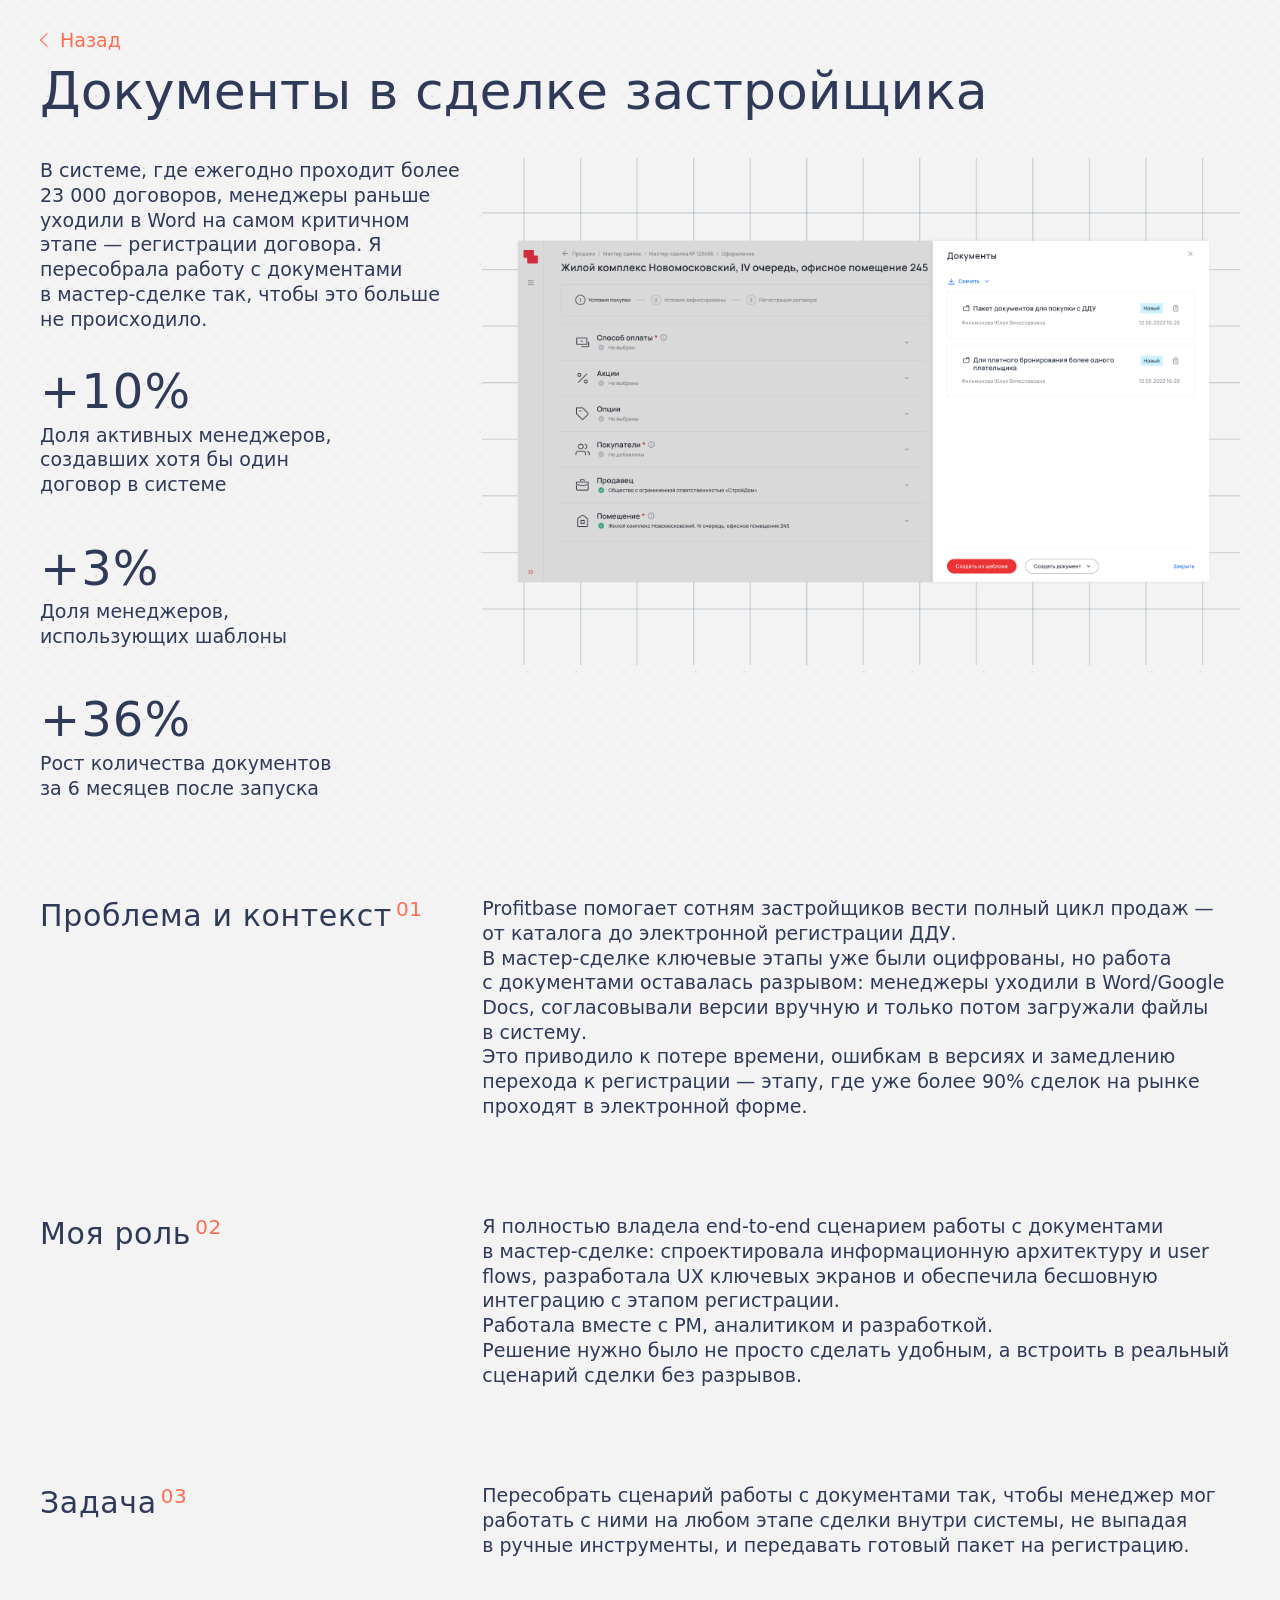
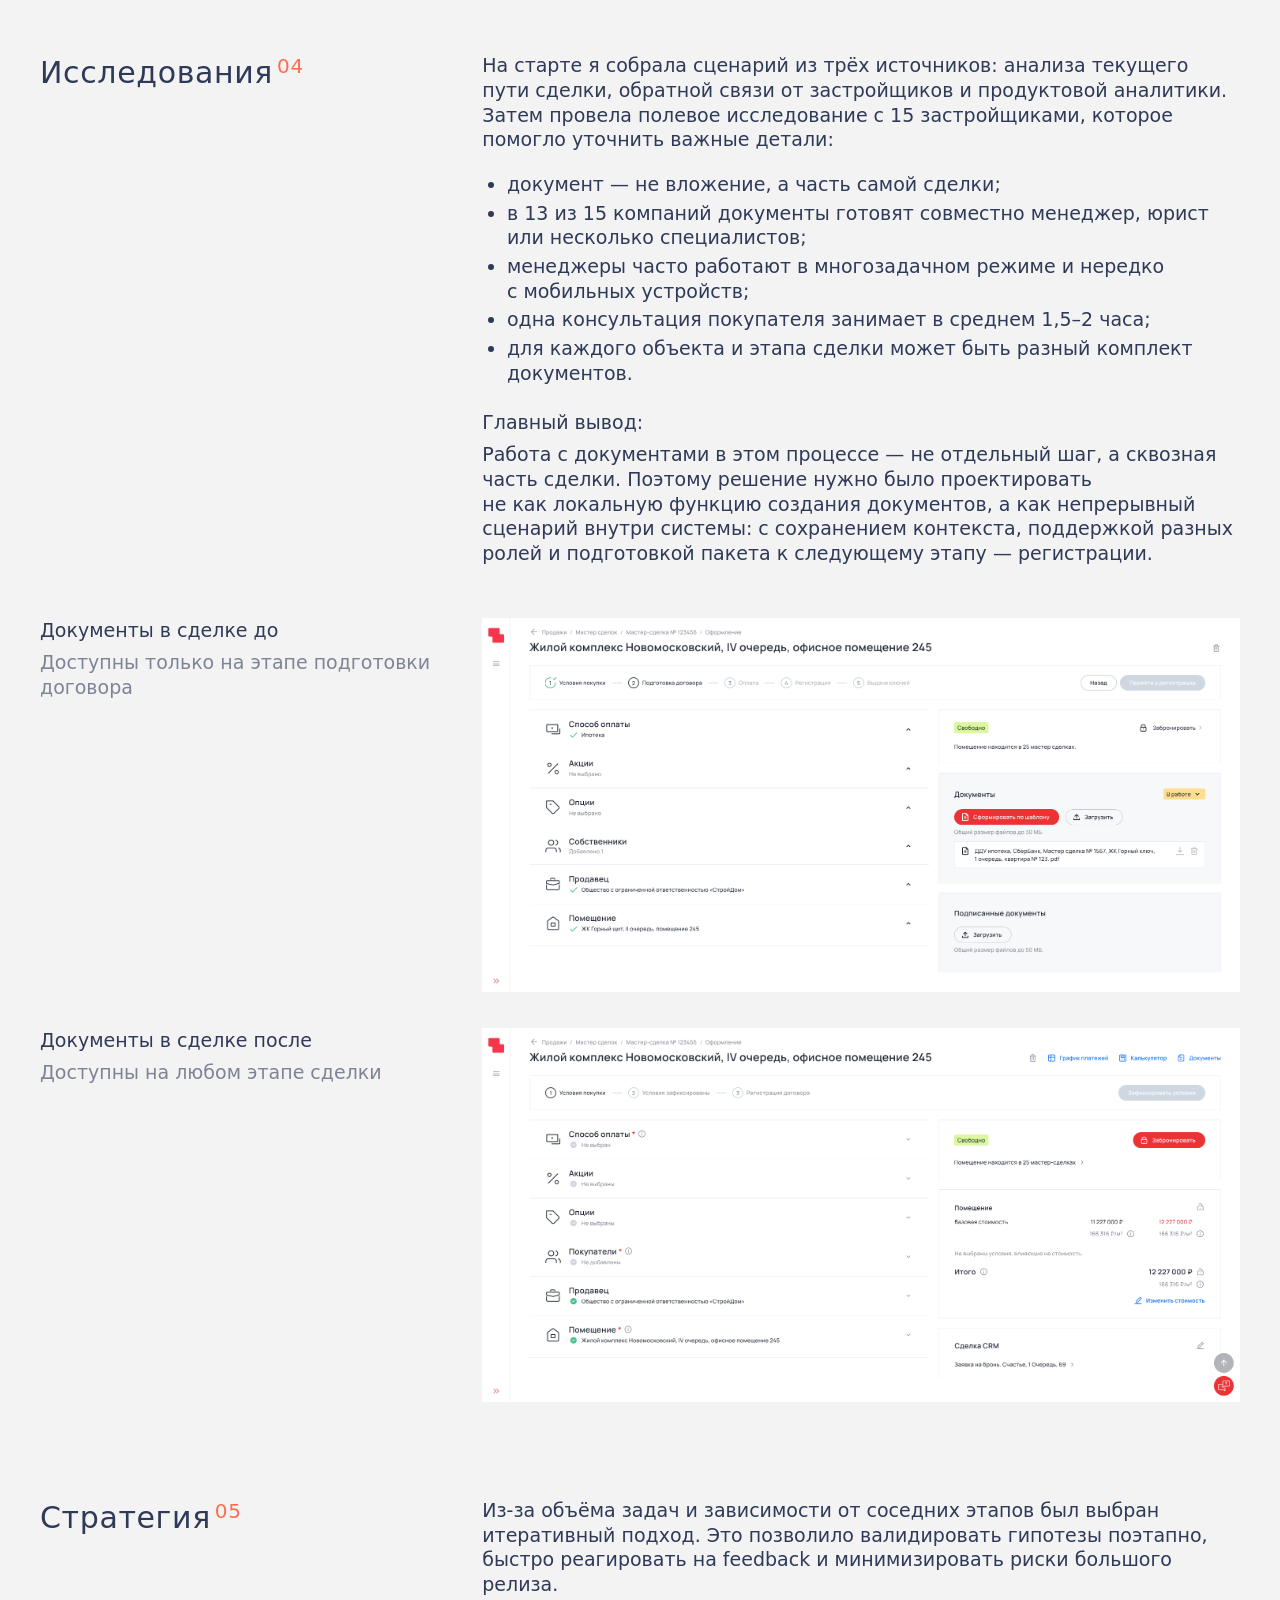
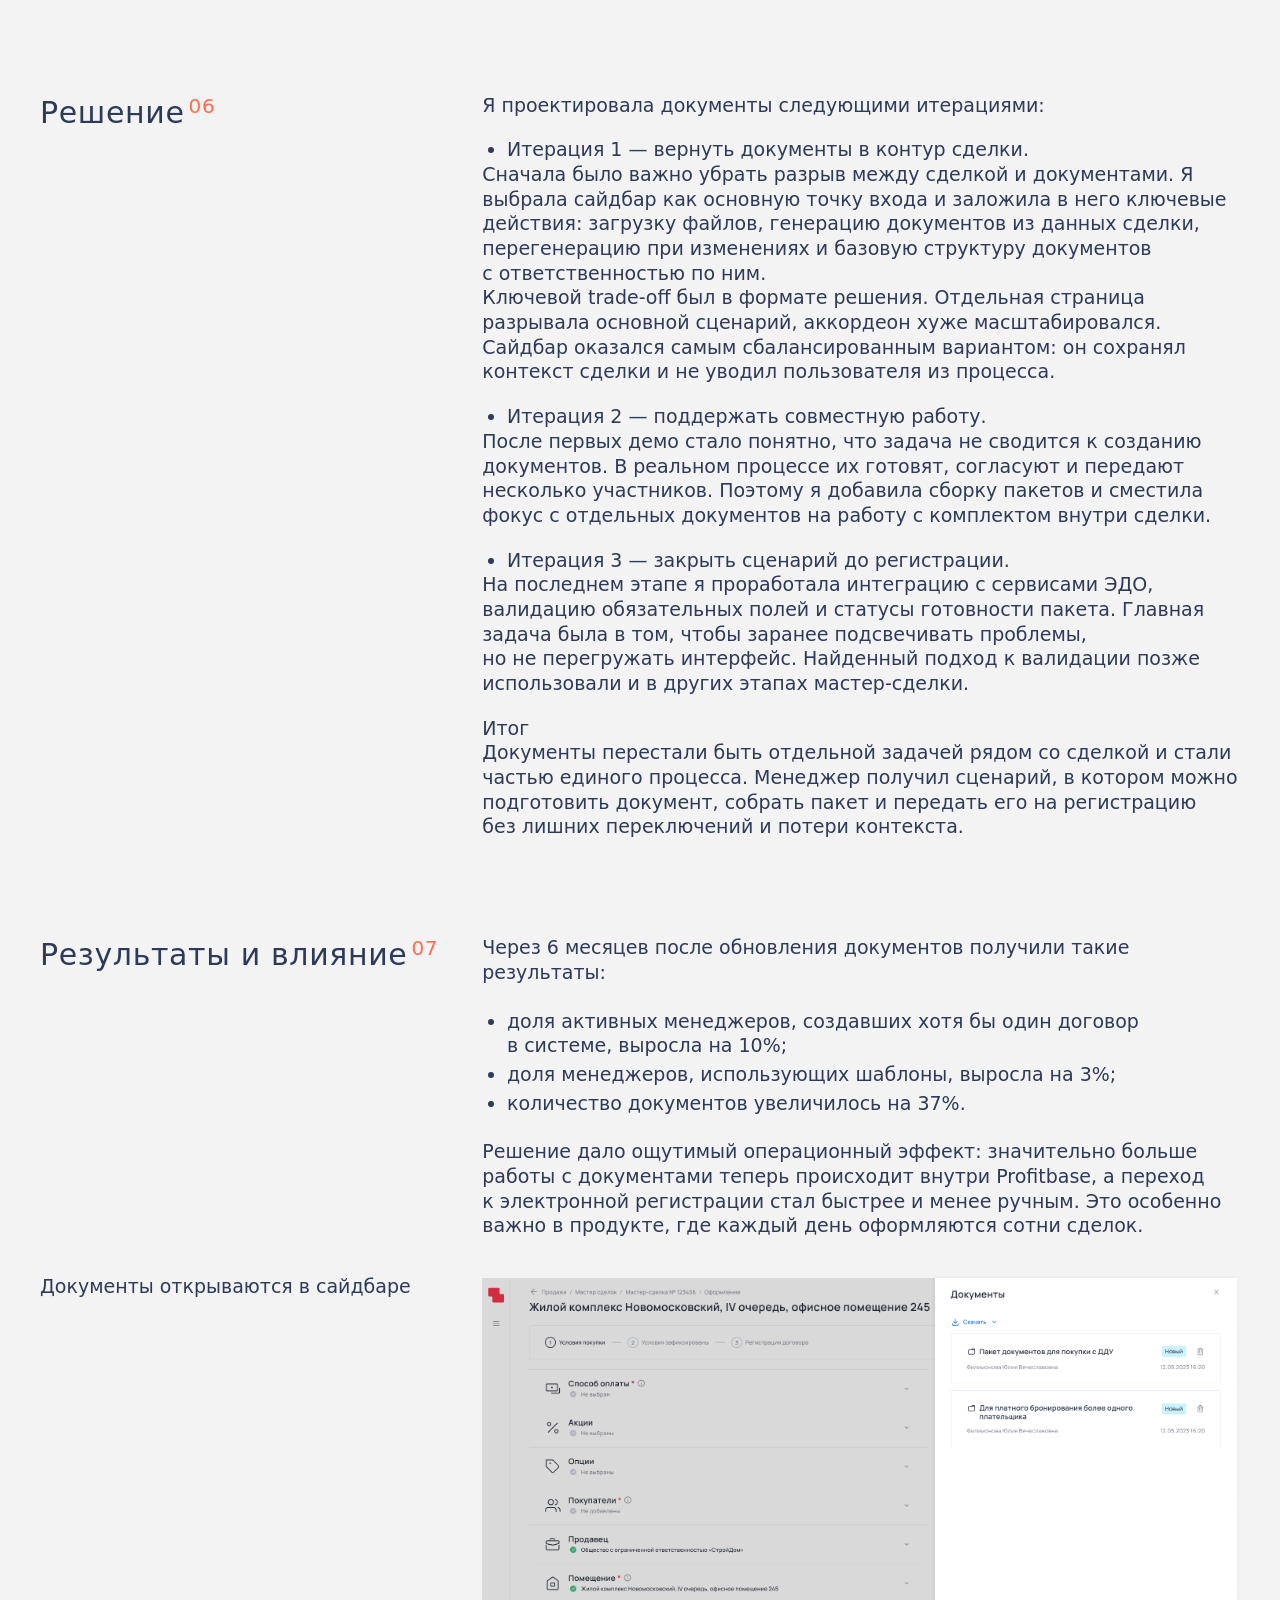
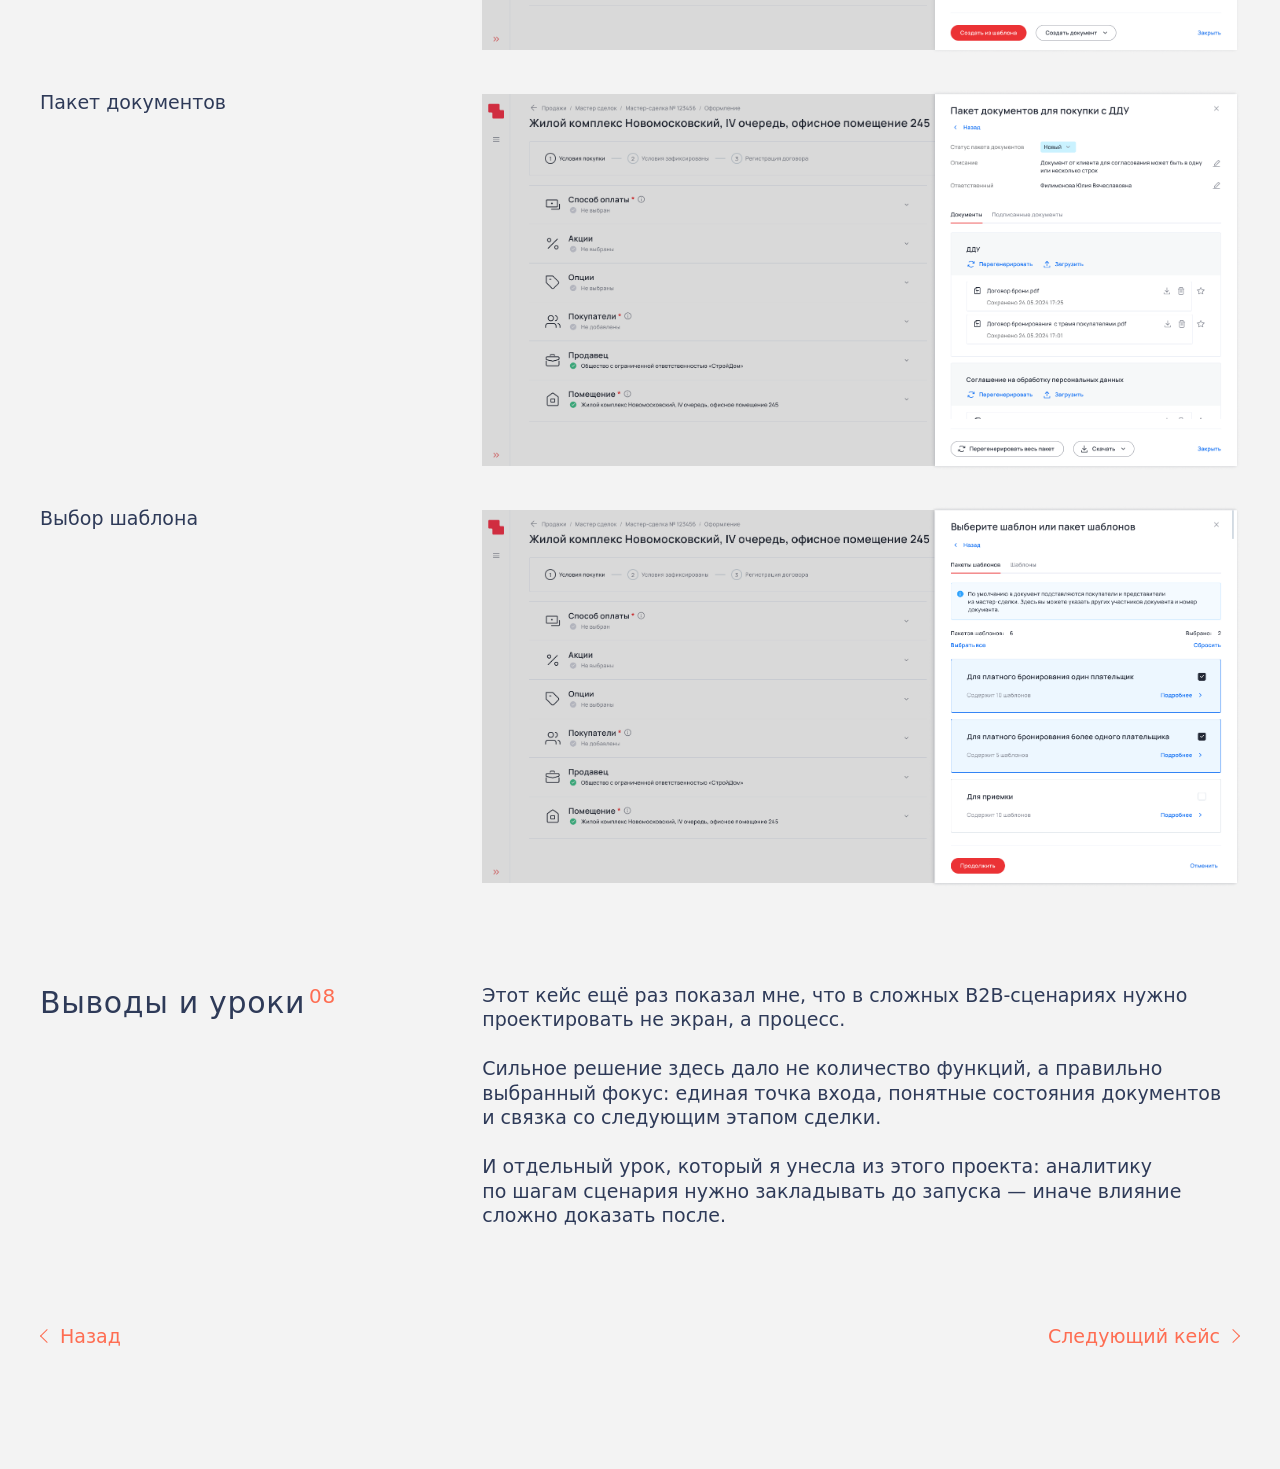
==== commit 77fda639: "Update portfolio case cards, backgrounds, and responsive button typography" ====
--- a/work/documents-in-deal/index.html
+++ b/work/documents-in-deal/index.html
@@ -18,7 +18,7 @@
   <body class="page--case-documents-v1">
     <main class="case-documents-v1">
       <header class="case-documents-v1__topbar reveal" aria-label="Навигация кейса">
-        <a class="case-documents-v1__back" href="../../index.html" aria-label="Назад на главную"><span class="case-back-chevron" aria-hidden="true"></span><span>Назад</span></a>
+        <a class="case-documents-v1__back" href="../../index.html" aria-label="Назад на&nbsp;главную"><span class="case-back-chevron" aria-hidden="true"></span><span>Назад</span></a>
       </header>
 
       <div class="case-documents-v1__content">
@@ -27,9 +27,9 @@
           <div class="case-documents-v1__hero-grid">
             <div class="case-documents-v1__summary">
               <p class="case-documents-v1__lead">
-                В&nbsp;системе, где ежегодно проходит более 23&nbsp;000 договоров, менеджеры раньше
+                В&nbsp;системе, где&nbsp;ежегодно проходит более 23&nbsp;000 договоров, менеджеры раньше
                 уходили в&nbsp;Word на&nbsp;самом критичном этапе — регистрации договора.
-                Я пересобрала работу с&nbsp;документами в&nbsp;мастер-сделке так, чтобы это больше
+                Я пересобрала работу с&nbsp;документами в&nbsp;мастер-сделке так, чтобы&nbsp;это больше
                 не&nbsp;происходило.
               </p>
 
@@ -45,7 +45,7 @@
                   </article>
                   <article class="case-documents-v1__metric">
                     <strong data-countup data-countup-value="37" data-countup-prefix="+" data-countup-suffix="%">+37%</strong>
-                    <span>Рост количества документов за&nbsp;6 месяцев после запуска</span>
+                    <span>Рост количества документов за&nbsp;6 месяцев после&nbsp;запуска</span>
                   </article>
                 </div>
               </div>
@@ -55,8 +55,8 @@
               <img
                 src="../../assets/case-documents-hero.png"
                 alt="Главный экран кейса по&nbsp;работе с&nbsp;документами в&nbsp;сделке"
-                width="875"
-                height="585"
+                width="2088"
+                height="1344"
               >
             </div>
           </div>
@@ -76,7 +76,7 @@
             </p>
             <p>
               Это приводило к&nbsp;потере времени, ошибкам в&nbsp;версиях и&nbsp;замедлению перехода
-              к&nbsp;регистрации — этапу, где уже более 90% сделок на&nbsp;рынке проходят
+              к&nbsp;регистрации — этапу, где&nbsp;уже более 90% сделок на&nbsp;рынке проходят
               в&nbsp;электронной форме.
             </p>
           </div>
@@ -104,7 +104,7 @@
           <h2 class="case-documents-v1__section-title" id="documents-task-title">Задача <span class="case-documents-v1__section-index">03</span></h2>
           <div class="case-documents-v1__section-content">
             <p>
-              Пересобрать сценарий работы с&nbsp;документами так, чтобы менеджер мог работать
+              Пересобрать сценарий работы с&nbsp;документами так, чтобы&nbsp;менеджер мог работать
               с&nbsp;ними на&nbsp;любом этапе сделки внутри системы, не&nbsp;выпадая
               в&nbsp;ручные инструменты, и&nbsp;передавать готовый пакет на&nbsp;регистрацию.
             </p>
@@ -131,7 +131,7 @@
               <p>
                 Работа с&nbsp;документами в&nbsp;этом процессе — не&nbsp;отдельный шаг,
                 а&nbsp;сквозная часть сделки. Поэтому решение нужно было проектировать
-                не&nbsp;как локальную функцию создания документов, а&nbsp;как непрерывный
+                не&nbsp;как&nbsp;локальную функцию создания документов, а&nbsp;как&nbsp;непрерывный
                 сценарий внутри системы: с&nbsp;сохранением контекста, поддержкой разных ролей
                 и&nbsp;подготовкой пакета к&nbsp;следующему этапу — регистрации.
               </p>
@@ -160,7 +160,7 @@
               <div class="case-documents-v1__screen-media case-documents-v1__screen-media--wide">
                 <img
                   src="../../assets/case-documents-after.png"
-                  alt="Новый блок документов в&nbsp;сделке после переработки"
+                  alt="Новый блок документов в&nbsp;сделке после&nbsp;переработки"
                   width="875"
                   height="432"
                 >
@@ -179,7 +179,7 @@
           <h2 class="case-documents-v1__section-title" id="documents-strategy-title">Стратегия <span class="case-documents-v1__section-index">05</span></h2>
           <div class="case-documents-v1__section-content">
             <p>
-              Из-за объёма задач и&nbsp;зависимости от&nbsp;соседних этапов был выбран итеративный
+              Из-за&nbsp;объёма задач и&nbsp;зависимости от&nbsp;соседних этапов был выбран итеративный
               подход. Это позволило валидировать гипотезы поэтапно, быстро реагировать
               на&nbsp;feedback и&nbsp;минимизировать риски большого релиза.
             </p>
@@ -194,8 +194,8 @@
               <li>Итерация 1 — вернуть документы в&nbsp;контур сделки.</li>
             </ul>
             <p>
-              Сначала было важно убрать разрыв между сделкой и&nbsp;документами. Я выбрала
-              сайдбар как основную точку входа и&nbsp;заложила в&nbsp;него ключевые действия:
+              Сначала было важно убрать разрыв между&nbsp;сделкой и&nbsp;документами. Я выбрала
+              сайдбар как&nbsp;основную точку входа и&nbsp;заложила в&nbsp;него ключевые действия:
               загрузку файлов, генерацию документов из&nbsp;данных сделки, перегенерацию
               при&nbsp;изменениях и&nbsp;базовую структуру документов с&nbsp;ответственностью
               по&nbsp;ним.
@@ -210,9 +210,9 @@
               <li>Итерация 2 — поддержать совместную работу.</li>
             </ul>
             <p>
-              После первых демо стало понятно, что задача не&nbsp;сводится к&nbsp;созданию
+              После&nbsp;первых демо стало понятно, что&nbsp;задача не&nbsp;сводится к&nbsp;созданию
               документов. В&nbsp;реальном процессе их&nbsp;готовят, согласуют и&nbsp;передают
-              несколько участников. Поэтому я добавила сборку пакетов и&nbsp;сместила фокус
+              несколько участников. Поэтому&nbsp;я&nbsp;добавила сборку пакетов и&nbsp;сместила фокус
               с&nbsp;отдельных документов на&nbsp;работу с&nbsp;комплектом внутри сделки.
             </p>
             <ul>
@@ -221,7 +221,7 @@
             <p>
               На&nbsp;последнем этапе я проработала интеграцию с&nbsp;сервисами ЭДО, валидацию
               обязательных полей и&nbsp;статусы готовности пакета. Главная задача была в&nbsp;том,
-              чтобы заранее подсвечивать проблемы, но&nbsp;не&nbsp;перегружать интерфейс.
+              чтобы&nbsp;заранее подсвечивать проблемы, но&nbsp;не&nbsp;перегружать интерфейс.
               Найденный подход к&nbsp;валидации позже использовали и&nbsp;в&nbsp;других этапах
               мастер-сделки.
             </p>
@@ -239,7 +239,7 @@
           <div class="case-documents-v1__section">
             <h2 class="case-documents-v1__section-title" id="documents-result-title">Результаты и&nbsp;влияние <span class="case-documents-v1__section-index">07</span></h2>
             <div class="case-documents-v1__section-content case-documents-v1__section-content--stacked">
-              <p>Через 6 месяцев после обновления документов получили такие результаты:</p>
+              <p>Через 6 месяцев после&nbsp;обновления документов получили такие результаты:</p>
               <ul>
                 <li>доля активных менеджеров, создавших хотя бы один договор в&nbsp;системе, выросла на&nbsp;10%;</li>
                 <li>доля менеджеров, использующих шаблоны, выросла на&nbsp;3%;</li>
@@ -249,7 +249,7 @@
                 Решение дало ощутимый операционный эффект: значительно больше работы
                 с&nbsp;документами теперь происходит внутри Profitbase, а&nbsp;переход
                 к&nbsp;электронной регистрации стал быстрее и&nbsp;менее ручным.
-                Это особенно важно в&nbsp;продукте, где каждый день оформляются сотни сделок.
+                Это особенно важно в&nbsp;продукте, где&nbsp;каждый день оформляются сотни сделок.
               </p>
             </div>
           </div>
@@ -303,7 +303,7 @@
           <h2 class="case-documents-v1__section-title" id="documents-learnings-title">Выводы и&nbsp;уроки <span class="case-documents-v1__section-index">08</span></h2>
           <div class="case-documents-v1__section-content case-documents-v1__section-content--stacked">
             <p>
-              Этот кейс ещё раз показал мне, что в&nbsp;сложных B2B-сценариях нужно проектировать
+              Этот кейс ещё раз показал мне, что&nbsp;в&nbsp;сложных B2B-сценариях нужно проектировать
               не&nbsp;экран, а&nbsp;процесс.
             </p>
             <p>
@@ -318,8 +318,8 @@
           </div>
         </section>
 
-        <nav class="case-documents-v1__pager reveal" aria-label="Навигация по кейсам">
-          <a class="case-documents-v1__back" href="../../index.html" aria-label="Назад на главную"><span class="case-back-chevron" aria-hidden="true"></span><span>Назад</span></a>
+        <nav class="case-documents-v1__pager reveal" aria-label="Навигация по&nbsp;кейсам">
+          <a class="case-documents-v1__back" href="../../index.html" aria-label="Назад на&nbsp;главную"><span class="case-back-chevron" aria-hidden="true"></span><span>Назад</span></a>
           <a class="case-documents-v1__next" href="../paid-booking/index.html" aria-label="Открыть следующий кейс"><span>Следующий кейс</span><span class="case-next-chevron" aria-hidden="true"></span></a>
         </nav>
       </div>
@@ -329,3 +329,6 @@
   </body>
 </html>
 
+
+
+
--- a/styles.css
+++ b/styles.css
@@ -1,7 +1,19 @@
-﻿:root {
+﻿@import url("./components/button.css");
+
+:root {
   color-scheme: light;
   --site-text-primary: #2e3a58;
   --site-text-secondary: rgb(46 58 88 / 0.6);
+  --portfolio-btn-text-primary: #2e3a58;
+  --portfolio-btn-text-inverse: #ffffff;
+  --portfolio-btn-accent: #fe6d52;
+  --portfolio-btn-focus: #2e3a58;
+  --portfolio-btn-press: #6c6e73;
+  --portfolio-btn-padding-x: 24px;
+  --portfolio-btn-padding-y: 16px;
+  --portfolio-btn-radius: 8px;
+  --portfolio-btn-font-size: 20px;
+  --portfolio-btn-line-height: 1.3;
   --figjam-cursor: url("data:image/svg+xml,%3Csvg xmlns='http://www.w3.org/2000/svg' width='28' height='28' viewBox='0 0 28 28' fill='none'%3E%3Cpath d='M5.5 3.75c-.56 0-1.02.46-1.02 1.02v16.7c0 .9 1.08 1.35 1.72.72l3.93-3.9 2.9 5.15c.27.48.88.65 1.36.38l1.79-1.01c.48-.27.65-.88.38-1.36l-2.91-5.18h5.57c.92 0 1.35-1.11.69-1.73L6.22 4.03a1.02 1.02 0 0 0-.72-.28Z' fill='white' stroke='%23fe6d52' stroke-width='1' stroke-linejoin='round'/%3E%3C/svg%3E");
   --bg: #f7f6f3;
   --surface: rgba(255, 255, 255, 0.86);
@@ -1456,11 +1468,21 @@
 }
 
 body.page--portfolio-home-v3 {
-  --v3-bg: #ffffff;
+  --v3-bg: #f3f3f3;
   --v3-text-primary: var(--site-text-primary);
   --v3-text-secondary: var(--site-text-secondary);
   --v3-accent: #fe6d52;
-  --v3-dot-color: rgba(46, 58, 88, 0.14);
+  --v3-btn-text-primary: var(--portfolio-btn-text-primary);
+  --v3-btn-text-inverse: var(--portfolio-btn-text-inverse);
+  --v3-btn-accent: var(--portfolio-btn-accent);
+  --v3-btn-focus: var(--portfolio-btn-focus);
+  --v3-btn-press: var(--portfolio-btn-press);
+  --v3-btn-padding-x: var(--portfolio-btn-padding-x);
+  --v3-btn-padding-y: var(--portfolio-btn-padding-y);
+  --v3-btn-radius: var(--portfolio-btn-radius);
+  --v3-btn-font-size: var(--v3-body-size);
+  --v3-btn-line-height: var(--portfolio-btn-line-height);
+  --v3-dot-color: rgba(46, 58, 88, 0.2);
   --v3-dot-size: 24px;
   --v3-space-16: 16px;
   --v3-space-24: 24px;
@@ -1470,7 +1492,8 @@
   --v3-hero-to-content-gap: 48px;
   --v3-section-gap: 96px;
   --v3-content-gap: 40px;
-  --v3-works-gap: 32px;
+  --v3-works-gap: 60px;
+  --v3-work-card-gap: 120px;
   --v3-stacked-gap: 32px;
   --v3-page-inline: 60px;
   --v3-hero-columns: 16;
@@ -1495,7 +1518,22 @@
   overflow-y: auto;
 }
 
+body.page--portfolio-home-v3.has-dynamic-dots {
+  background-image: none;
+}
+
+.portfolio-dot-field {
+  position: fixed;
+  inset: 0;
+  z-index: 0;
+  width: 100vw;
+  height: 100vh;
+  pointer-events: none;
+}
+
 .page--portfolio-home-v3 .portfolio-shell-v3 {
+  position: relative;
+  z-index: 1;
   width: min(1440px, 100vw);
   margin: 0 auto;
   padding: 20px 0 60px;
@@ -1530,6 +1568,7 @@
 }
 
 .page--portfolio-home-v3 .portfolio-header-v3__brand,
+.page--portfolio-home-v3 .portfolio-header-v3__cv,
 .page--portfolio-home-v3 .portfolio-header-v3__nav a,
 .page--portfolio-home-v3 .contacts-v3__links a,
 .page--portfolio-home-v3 .portfolio-copy-v3 p,
@@ -1544,6 +1583,7 @@
 }
 
 .page--portfolio-home-v3 .portfolio-header-v3__brand,
+.page--portfolio-home-v3 .portfolio-header-v3__cv,
 .page--portfolio-home-v3 .portfolio-header-v3__nav a,
 .page--portfolio-home-v3 .contacts-v3__links a {
   font-size: var(--v3-body-size);
@@ -1588,7 +1628,7 @@
   right: 0;
   bottom: 0;
   height: 1px;
-  background: var(--v3-accent);
+  background: var(--v3-text-primary);
   transform: scaleX(0);
   transform-origin: left center;
   transition: transform 200ms ease;
@@ -1620,7 +1660,7 @@
   right: 0;
   bottom: 0;
   height: 1px;
-  background: var(--v3-accent);
+  background: var(--v3-text-primary);
   transform: scaleX(0);
   transform-origin: left center;
   transition: transform 200ms ease;
@@ -1653,7 +1693,7 @@
   right: 0;
   bottom: 0;
   height: 1px;
-  background: var(--v3-accent);
+  background: var(--v3-text-primary);
   transform: scaleX(0);
   transform-origin: left center;
   transition: transform 200ms ease;
@@ -1906,6 +1946,7 @@
   left: 0;
   width: 12px;
   height: 12px;
+  border-radius: 50%;
   background: var(--v3-accent);
 }
 
@@ -1935,8 +1976,8 @@
 
 .page--portfolio-home-v3 .works-v3__grid {
   display: grid;
-  grid-template-columns: 403px 901px;
-  gap: var(--v3-space-16);
+  grid-template-columns: minmax(0, 1fr);
+  gap: var(--v3-work-card-gap);
   align-items: start;
 }
 
@@ -1946,16 +1987,11 @@
   color: inherit;
   text-decoration: none;
   position: relative;
-  transition: transform 220ms ease, background-color 220ms ease;
-}
-
-.page--portfolio-home-v3 .project-card-v3:hover,
-.page--portfolio-home-v3 .project-card-v3:focus-visible {
-  transform: translateY(-8px);
-  box-shadow: none;
 }
 
 .page--portfolio-home-v3 .project-card-v3__media {
+  width: 100%;
+  aspect-ratio: 3960 / 1572;
   overflow: hidden;
 }
 
@@ -1966,19 +2002,22 @@
   object-fit: cover;
 }
 
-.page--portfolio-home-v3 .project-card-v3__media--small {
-  width: 403px;
-  height: 269.5px;
-}
-
-.page--portfolio-home-v3 .project-card-v3__media--large {
-  width: 901px;
-  aspect-ratio: 1642 / 1133;
-}
-
 .page--portfolio-home-v3 .project-card-v3__content {
-  display: grid;
-  gap: 8px;
+  display: flex;
+  align-items: flex-start;
+  gap: var(--v3-space-16);
+  width: 100%;
+}
+
+.page--portfolio-home-v3 .project-card-v3__text {
+  display: grid;
+  flex: 1 1 auto;
+  gap: var(--v3-space-16);
+  min-width: 0;
+}
+
+.page--portfolio-home-v3 .project-card-v3__cta {
+  flex: 0 0 auto;
 }
 
 .page--portfolio-home-v3 .project-card-v3__description {
@@ -2003,6 +2042,7 @@
 }
 
 .page--portfolio-home-v3 .portfolio-header-v3__brand,
+.page--portfolio-home-v3 .portfolio-header-v3__cv,
 .page--portfolio-home-v3 .portfolio-header-v3__nav a,
 .page--portfolio-home-v3 .portfolio-h1-v3__line,
 .page--portfolio-home-v3 .portfolio-copy-v3 p,
@@ -2014,6 +2054,7 @@
 }
 
 .page--portfolio-home-v3.is-ready .portfolio-header-v3__brand,
+.page--portfolio-home-v3.is-ready .portfolio-header-v3__cv,
 .page--portfolio-home-v3.is-ready .portfolio-header-v3__nav a,
 .page--portfolio-home-v3.is-ready .portfolio-h1-v3__line,
 .page--portfolio-home-v3.is-ready .portfolio-copy-v3 p,
@@ -2024,9 +2065,10 @@
 }
 
 .page--portfolio-home-v3.is-ready .portfolio-header-v3__brand { animation-delay: 30ms; }
-.page--portfolio-home-v3.is-ready .portfolio-header-v3__nav a:nth-child(1) { animation-delay: 80ms; }
-.page--portfolio-home-v3.is-ready .portfolio-header-v3__nav a:nth-child(2) { animation-delay: 130ms; }
-.page--portfolio-home-v3.is-ready .portfolio-header-v3__nav a:nth-child(3) { animation-delay: 180ms; }
+.page--portfolio-home-v3.is-ready .portfolio-header-v3__cv { animation-delay: 80ms; }
+.page--portfolio-home-v3.is-ready .portfolio-header-v3__nav a:nth-child(1) { animation-delay: 130ms; }
+.page--portfolio-home-v3.is-ready .portfolio-header-v3__nav a:nth-child(2) { animation-delay: 180ms; }
+.page--portfolio-home-v3.is-ready .portfolio-header-v3__nav a:nth-child(3) { animation-delay: 230ms; }
 .page--portfolio-home-v3.is-ready .portfolio-copy-v3 p:nth-child(1) { animation-delay: 180ms; }
 .page--portfolio-home-v3.is-ready .portfolio-copy-v3 p:nth-child(2) { animation-delay: 230ms; }
 .page--portfolio-home-v3.is-ready .portfolio-copy-v3 p:nth-child(3) { animation-delay: 280ms; }
@@ -2170,7 +2212,8 @@
     --v3-hero-to-content-gap: 40px;
     --v3-section-gap: 80px;
     --v3-content-gap: 36px;
-    --v3-works-gap: 28px;
+    --v3-works-gap: 60px;
+    --v3-work-card-gap: 120px;
   }
 
   .page--portfolio-home-v3 .portfolio-shell-v3 {
@@ -2181,23 +2224,11 @@
     grid-template-columns: 320px minmax(0, 1fr);
   }
 
-  .page--portfolio-home-v3 .works-v3__grid {
-    grid-template-columns: 320px minmax(0, 1fr);
-  }
 
   .page--portfolio-home-v3 .contacts-v3 {
     grid-template-columns: 320px minmax(0, 1fr);
   }
 
-  .page--portfolio-home-v3 .project-card-v3__media--small {
-    width: 100%;
-    height: auto;
-    aspect-ratio: 403 / 269.5;
-  }
-
-  .page--portfolio-home-v3 .project-card-v3__media--large {
-    width: 100%;
-  }
 }
 
 @media (max-width: 1023px) {
@@ -2215,7 +2246,8 @@
     --v3-hero-to-content-gap: 32px;
     --v3-section-gap: 64px;
     --v3-content-gap: 28px;
-    --v3-works-gap: 24px;
+    --v3-works-gap: 40px;
+    --v3-work-card-gap: 60px;
     --v3-stacked-gap: 32px;
   }
 
@@ -2242,7 +2274,6 @@
   }
 
   .page--portfolio-home-v3 .portfolio-section-v3,
-  .page--portfolio-home-v3 .works-v3__grid,
   .page--portfolio-home-v3 .contacts-v3 {
     grid-template-columns: minmax(0, 1fr);
     row-gap: var(--v3-stacked-gap);
@@ -2278,23 +2309,7 @@
     gap: var(--v3-content-gap);
   }
 
-  .page--portfolio-home-v3 .works-v3 {
-    gap: 32px;
-  }
-
-  .page--portfolio-home-v3 .project-card-v3__media--small,
-  .page--portfolio-home-v3 .project-card-v3__media--large {
-    width: 100%;
-  }
-
-  .page--portfolio-home-v3 .project-card-v3--small .project-card-v3__media {
-    max-width: 560px;
-    aspect-ratio: 403 / 269.5;
-  }
-
-  .page--portfolio-home-v3 .project-card-v3--large .project-card-v3__media {
-    aspect-ratio: 1642 / 1133;
-  }
+
 
   .page--portfolio-home-v3 .contacts-v3__links {
     grid-template-columns: repeat(3, max-content);
@@ -2323,7 +2338,8 @@
     --v3-hero-to-content-gap: 24px;
     --v3-section-gap: 48px;
     --v3-content-gap: 24px;
-    --v3-works-gap: 32px;
+    --v3-works-gap: 40px;
+    --v3-work-card-gap: 60px;
     --v3-stacked-gap: 32px;
   }
 
@@ -2357,9 +2373,6 @@
     margin-top: var(--v3-section-gap);
   }
 
-  .page--portfolio-home-v3 .works-v3 {
-    gap: 32px;
-  }
 
   .page--portfolio-home-v3 .portfolio-h1-v3 {
     font-size: var(--v3-hero-title-size);
@@ -2396,14 +2409,10 @@
     max-width: var(--v3-hero-badge-max);
   }
 
-  .page--portfolio-home-v3 .project-card-v3 {
-    gap: 12px;
-  }
-
-  .page--portfolio-home-v3 .project-card-v3--small .project-card-v3__media,
-  .page--portfolio-home-v3 .project-card-v3--large .project-card-v3__media {
-    max-width: 100%;
-  }
+  .page--portfolio-home-v3 .project-card-v3__content {
+    flex-direction: column;
+  }
+
 
   .page--portfolio-home-v3 .contacts-v3__links {
     grid-template-columns: 1fr;
@@ -2430,6 +2439,7 @@
 
 @media (prefers-reduced-motion: reduce) {
   .page--portfolio-home-v3 .portfolio-header-v3__brand,
+  .page--portfolio-home-v3 .portfolio-header-v3__cv,
   .page--portfolio-home-v3 .portfolio-header-v3__nav a,
   .page--portfolio-home-v3 .portfolio-h1-v3__line,
   .page--portfolio-home-v3 .portfolio-copy-v3 p,
@@ -2459,11 +2469,11 @@
 }
 
 body.page--case-booking-v2 {
-  --case-bg: #eeeeee;
+  --case-bg: #f3f3f3;
   --case-text-primary: var(--site-text-primary);
   --case-text-secondary: var(--site-text-secondary);
   --case-accent: #fe6d52;
-  --case-dot-color: rgba(46, 58, 88, 0.12);
+  --case-dot-color: rgba(46, 58, 88, 0.2);
   --case-dot-size: 24px;
   --case-space-16: 16px;
   --case-space-40: 40px;
@@ -2485,7 +2495,13 @@
   color: var(--case-text-primary);
 }
 
+body.page--case-booking-v2.has-dynamic-dots {
+  background-image: none;
+}
+
 .page--case-booking-v2 .case-booking-v2 {
+  position: relative;
+  z-index: 1;
   width: min(1440px, 100vw);
   margin: 0 auto;
   padding: 20px var(--case-page-inline) 60px;
@@ -2871,11 +2887,11 @@
 }
 
 .page--case-documents-v1 {
-  --case-documents-bg: #eeeeee;
+  --case-documents-bg: #f3f3f3;
   --case-documents-text-primary: var(--site-text-primary);
   --case-documents-text-secondary: var(--site-text-secondary);
   --case-documents-accent: #fe6d52;
-  --case-documents-dot-color: rgba(46, 58, 88, 0.12);
+  --case-documents-dot-color: rgba(46, 58, 88, 0.2);
   --case-documents-dot-size: 24px;
   --case-documents-space-16: 16px;
   --case-documents-space-40: 40px;
@@ -2897,7 +2913,13 @@
   color: var(--case-documents-text-primary);
 }
 
+.page--case-documents-v1.has-dynamic-dots {
+  background-image: none;
+}
+
 .page--case-documents-v1 .case-documents-v1 {
+  position: relative;
+  z-index: 1;
   width: min(1440px, 100vw);
   margin: 0 auto;
   padding: 20px var(--case-documents-page-inline) 60px;
@@ -3399,3 +3421,26 @@
     max-height: calc(100vh - 48px);
   }
 }
+
+
+
+
+
+
+
+
+
+
+
+
+
+
+
+
+
+
+
+
+
+
+
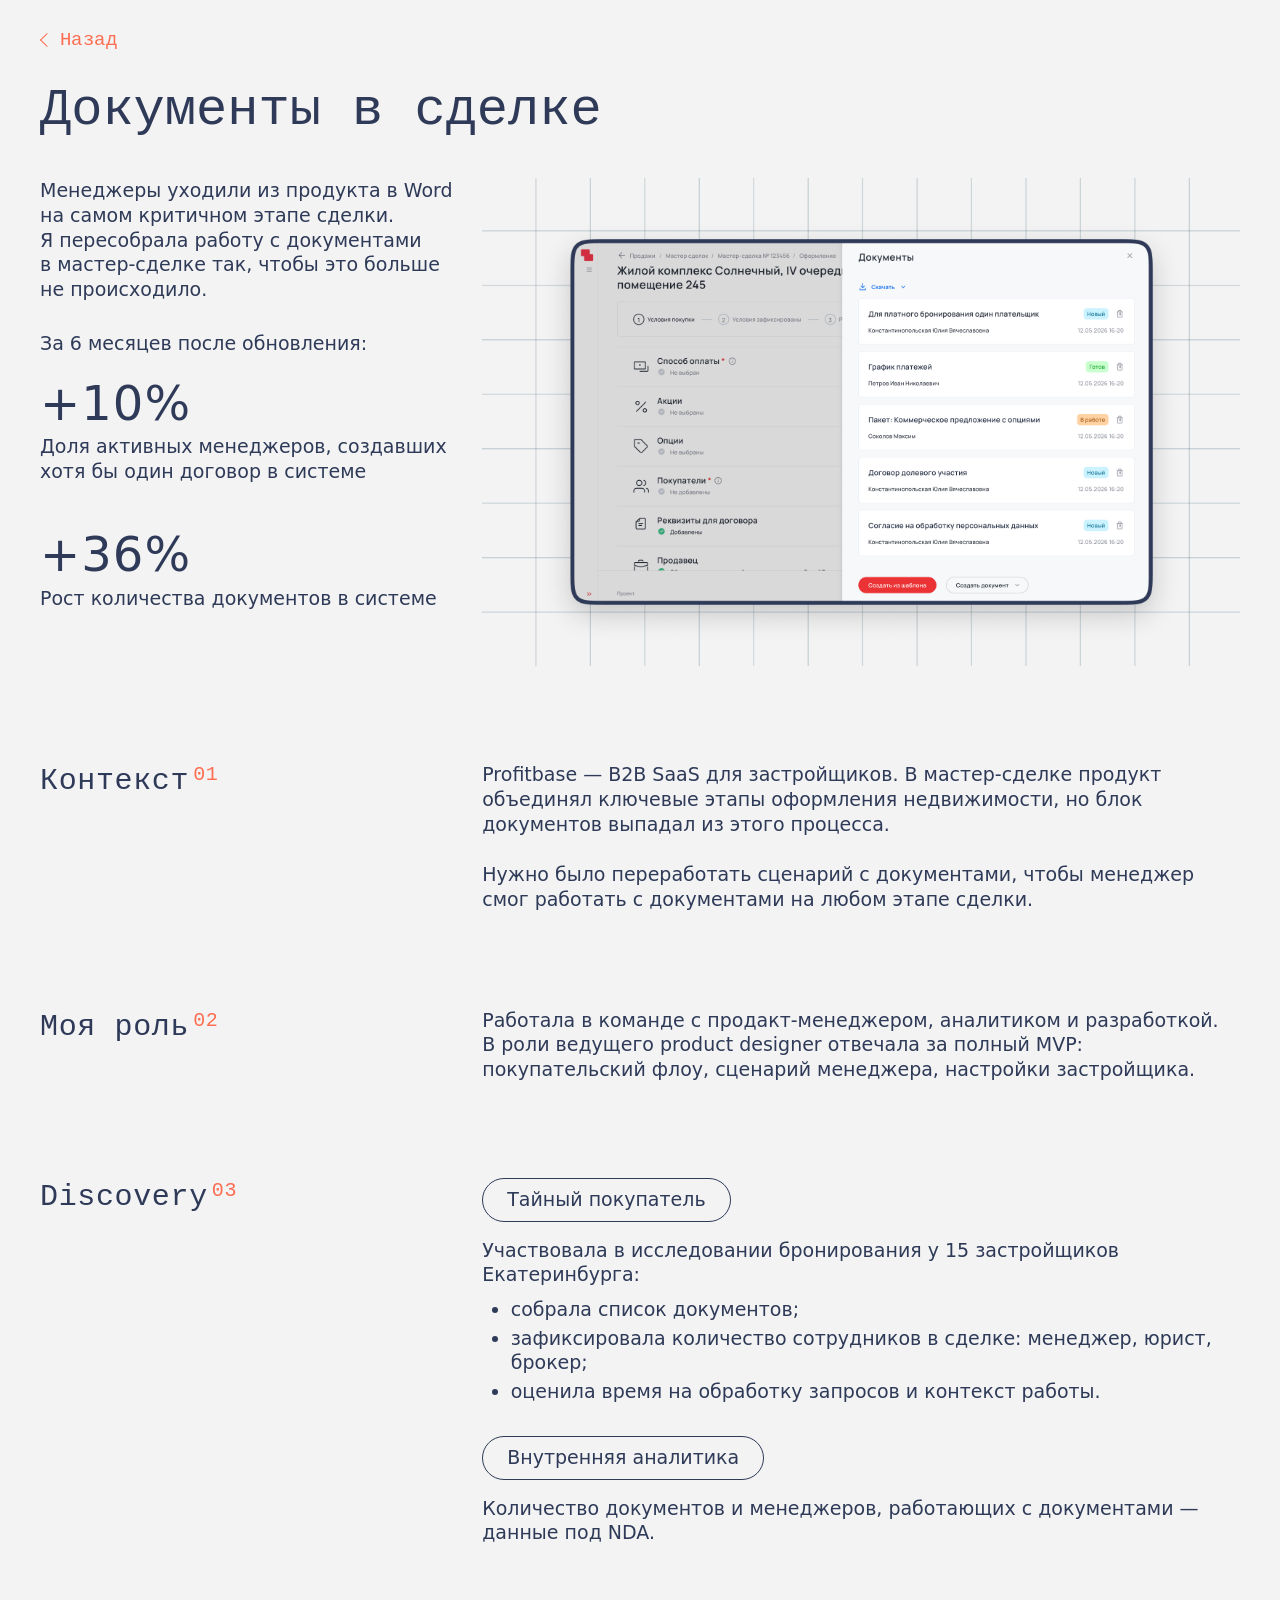
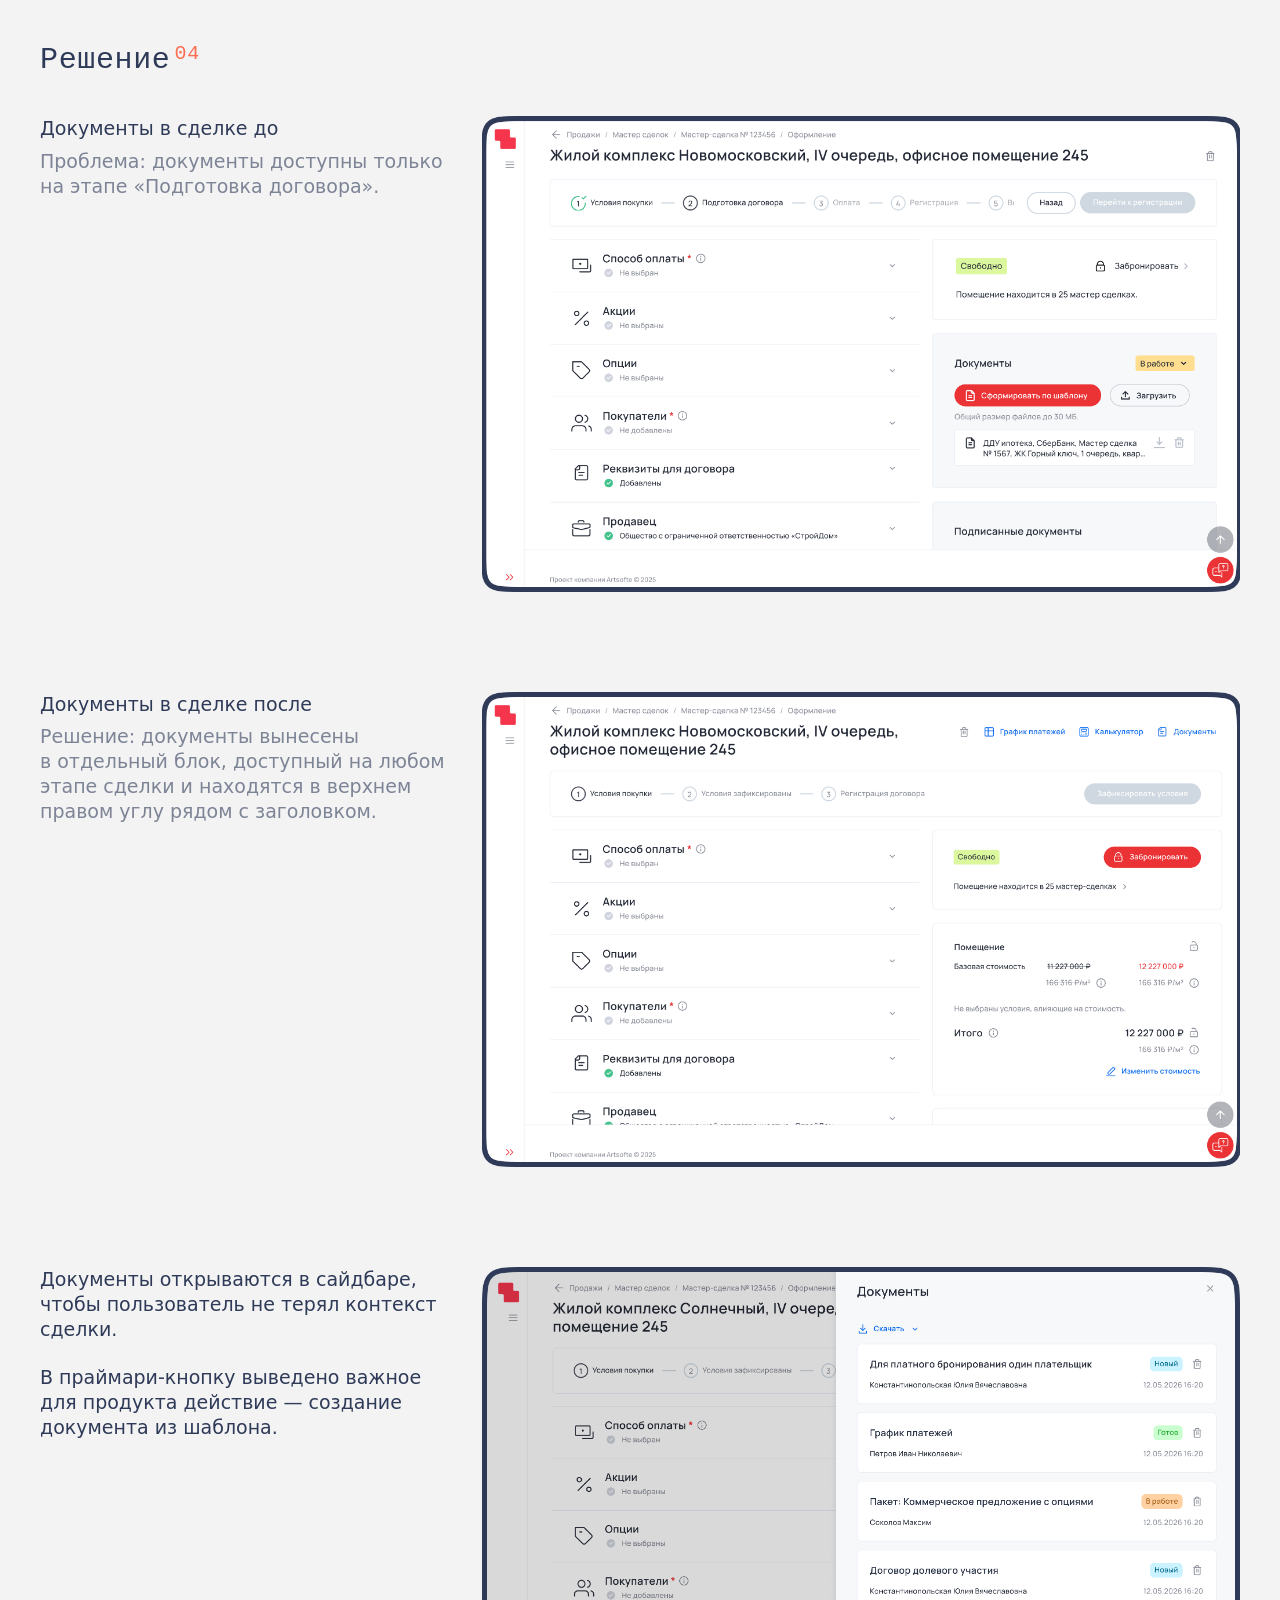
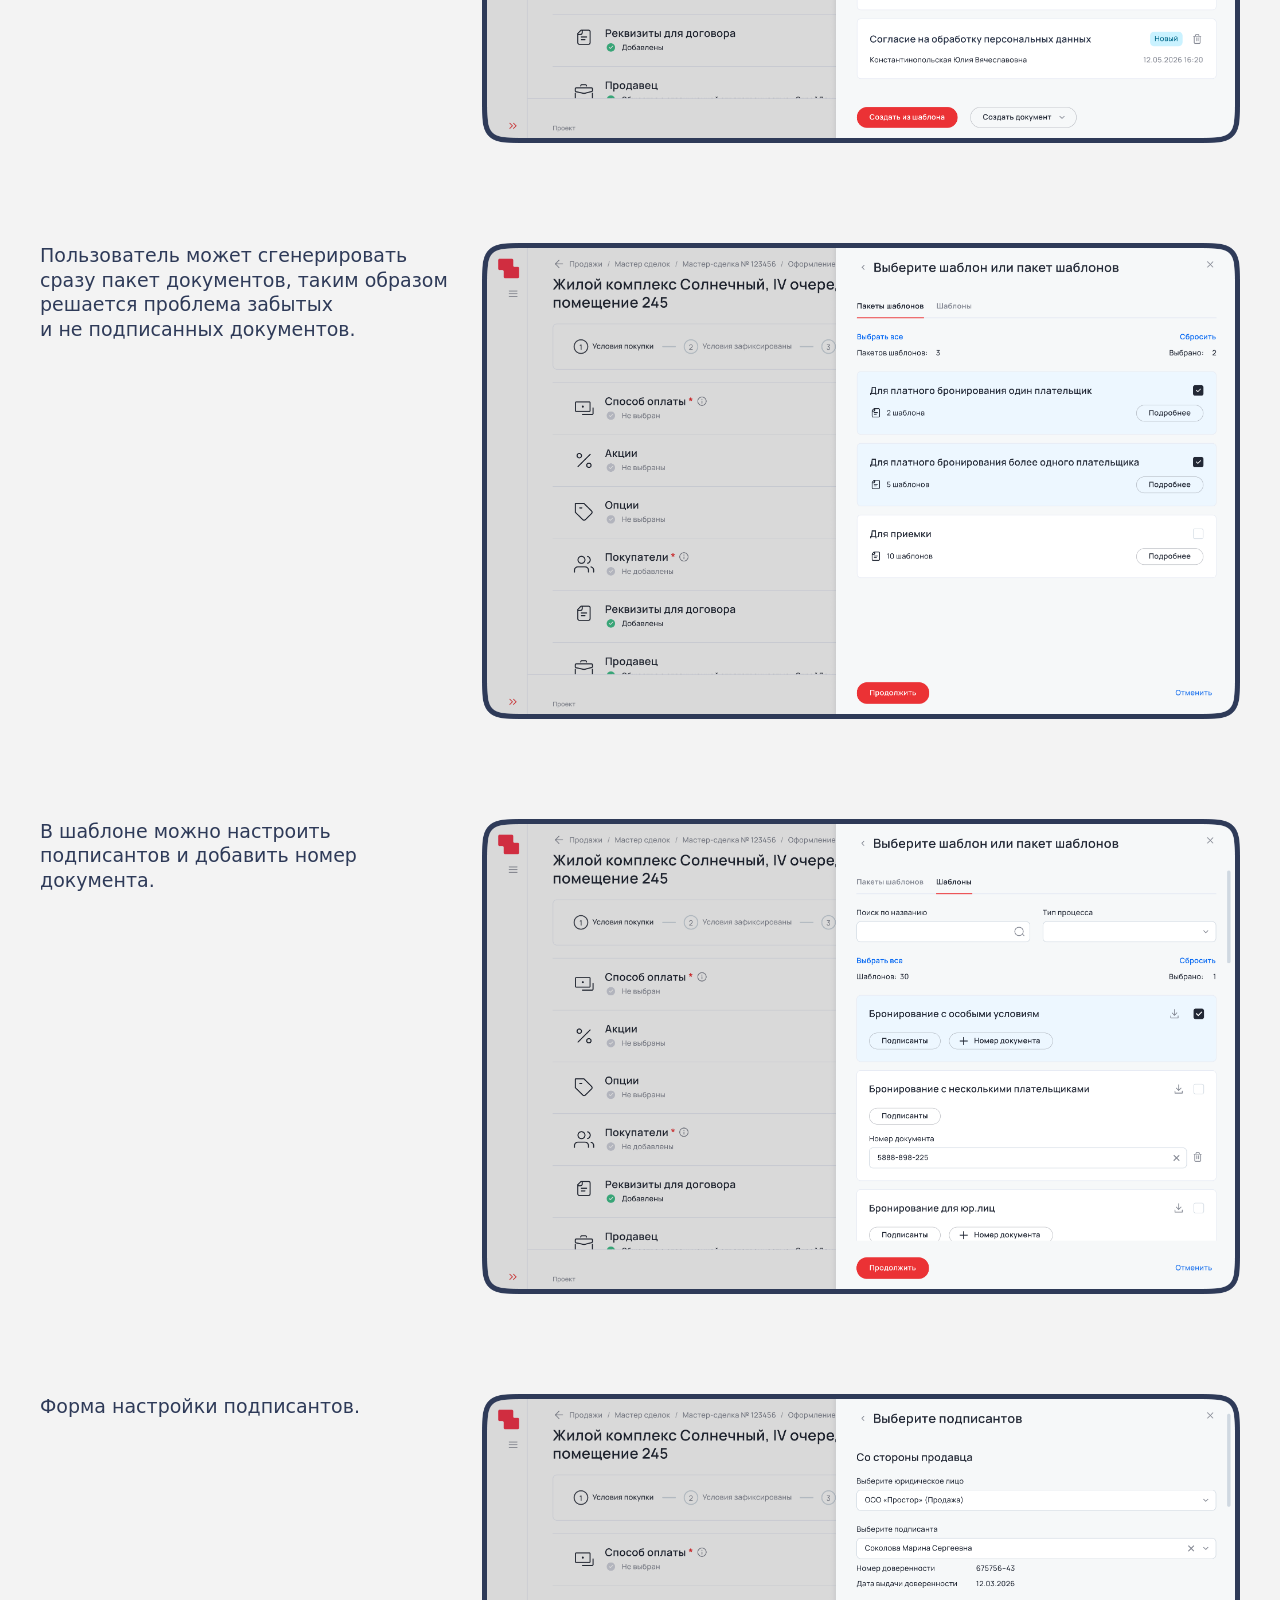
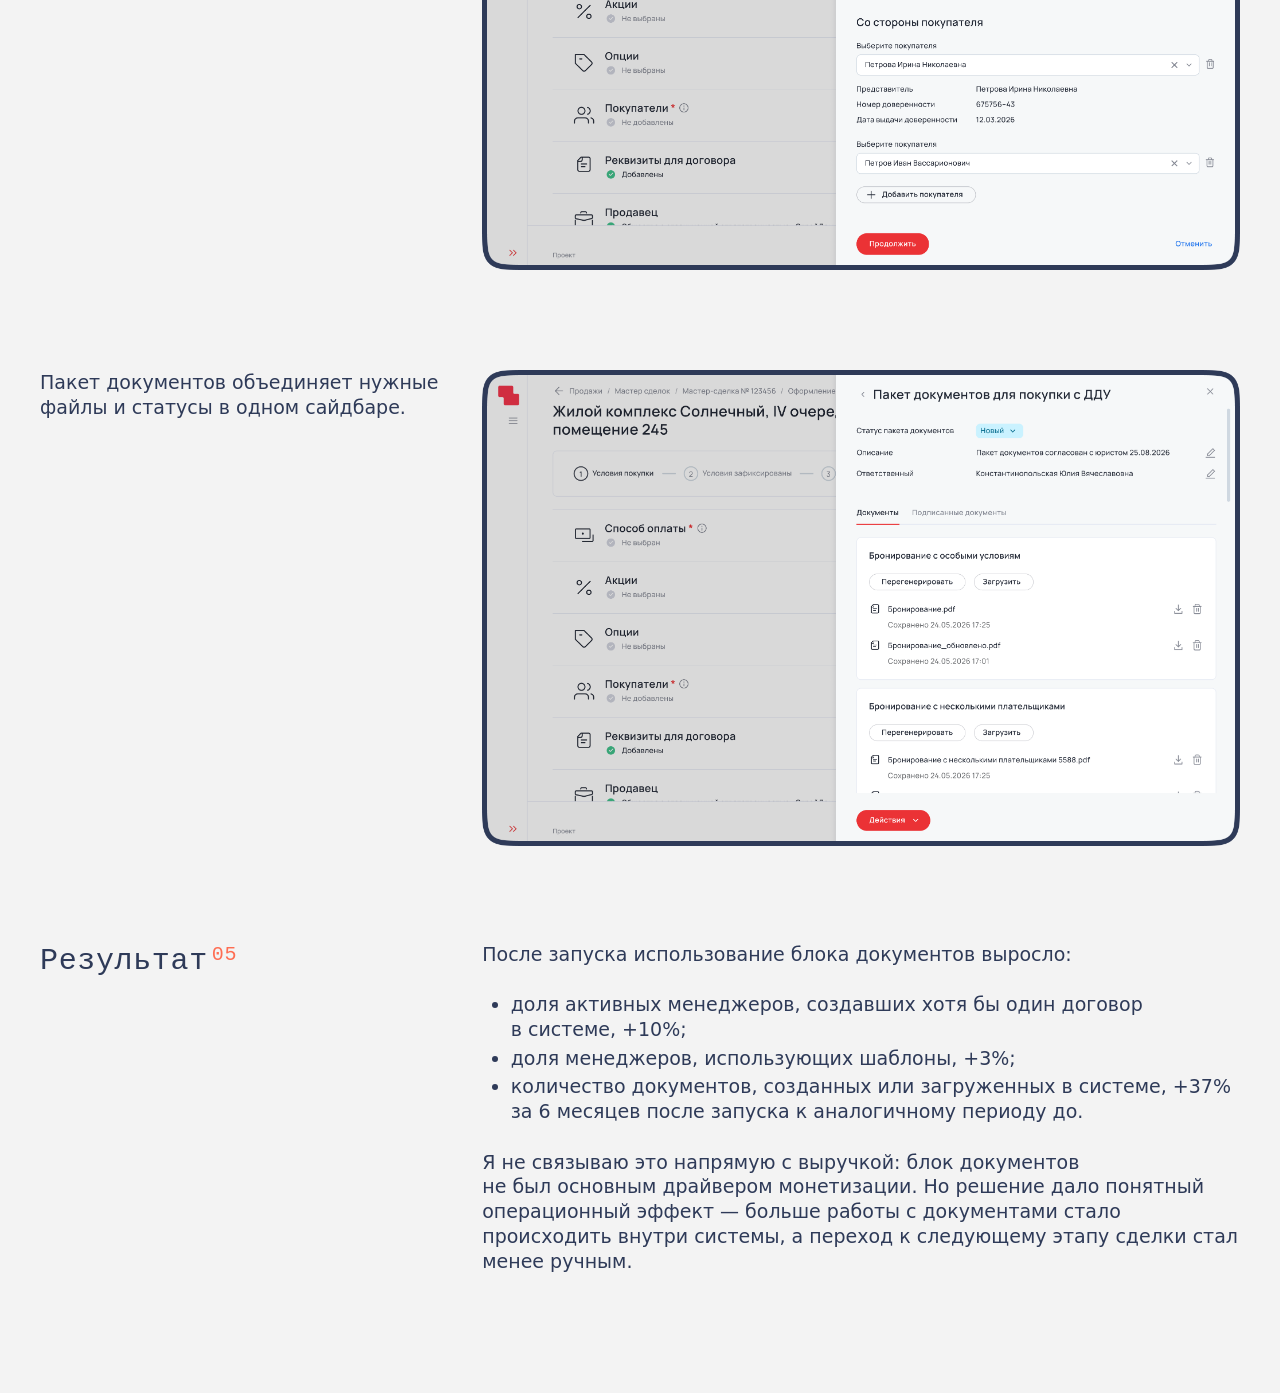
==== commit 6bba4a01: "документы обновлены" ====
--- a/work/documents-in-deal/index.html
+++ b/work/documents-in-deal/index.html
@@ -1,51 +1,46 @@
-﻿<!doctype html>
+<!doctype html>
 <html lang="ru">
   <head>
     <meta charset="utf-8">
     <meta name="viewport" content="width=device-width, initial-scale=1">
-    <title>Документы в&nbsp;сделке застройщика — кейс Ларисы Филипповской</title>
+    <title>Документы в сделке — кейс Ларисы Филипповской</title>
     <meta
       name="description"
-      content="Кейс о&nbsp;пересборке работы с&nbsp;документами внутри мастер-сделки: проблема и&nbsp;контекст, роль, задача, исследования, стратегия, решение, результаты и&nbsp;выводы."
+      content="Кейс о пересборке работы с документами внутри мастер-сделки: контекст, discovery, решение и операционный результат."
     >
-    <meta property="og:title" content="Документы в&nbsp;сделке застройщика — кейс">
+    <meta property="og:title" content="Документы в сделке — кейс">
     <meta
       property="og:description"
-      content="B2B proptech case study: от&nbsp;ручной работы в&nbsp;Word до&nbsp;единого сценария документов внутри мастер-сделки."
+      content="B2B proptech case study: от ручной работы в Word до единого сценария документов внутри мастер-сделки."
     >
     <link rel="stylesheet" href="../../styles.css">
   </head>
   <body class="page--case-documents-v1">
     <main class="case-documents-v1">
       <header class="case-documents-v1__topbar reveal" aria-label="Навигация кейса">
-        <a class="case-documents-v1__back" href="../../index.html" aria-label="Назад на&nbsp;главную"><span class="case-back-chevron" aria-hidden="true"></span><span>Назад</span></a>
+        <a class="case-documents-v1__back" href="../../index.html" aria-label="Назад на главную"><span class="case-back-chevron" aria-hidden="true"></span><span>Назад</span></a>
       </header>
 
       <div class="case-documents-v1__content">
         <section class="case-documents-v1__hero reveal" aria-labelledby="documents-case-title">
-          <h1 class="case-documents-v1__title" id="documents-case-title">Документы в&nbsp;сделке застройщика</h1>
+          <h1 class="case-documents-v1__title" id="documents-case-title">Документы в&nbsp;сделке</h1>
           <div class="case-documents-v1__hero-grid">
             <div class="case-documents-v1__summary">
               <p class="case-documents-v1__lead">
-                В&nbsp;системе, где&nbsp;ежегодно проходит более 23&nbsp;000 договоров, менеджеры раньше
-                уходили в&nbsp;Word на&nbsp;самом критичном этапе — регистрации договора.
-                Я пересобрала работу с&nbsp;документами в&nbsp;мастер-сделке так, чтобы&nbsp;это больше
-                не&nbsp;происходило.
+                Менеджеры уходили из&nbsp;продукта в&nbsp;Word на&nbsp;самом критичном этапе сделки.
+                Я&nbsp;пересобрала работу с&nbsp;документами в&nbsp;мастер-сделке так, чтобы&nbsp;это&nbsp;больше не&nbsp;происходило.
               </p>
 
               <div class="case-documents-v1__metrics-block" aria-label="Ключевые метрики">
+                <p class="case-documents-v1__metrics-label">За&nbsp;6&nbsp;месяцев после обновления:</p>
                 <div class="case-documents-v1__metrics">
                   <article class="case-documents-v1__metric">
                     <strong data-countup data-countup-value="10" data-countup-prefix="+" data-countup-suffix="%">+10%</strong>
-                    <span>Доля активных менеджеров, создавших хотя бы один договор в&nbsp;системе</span>
-                  </article>
-                  <article class="case-documents-v1__metric">
-                    <strong data-countup data-countup-value="3" data-countup-prefix="+" data-countup-suffix="%">+3%</strong>
-                    <span>Доля менеджеров, использующих шаблоны</span>
+                    <span>Доля активных менеджеров, создавших хотя&nbsp;бы&nbsp;один договор в&nbsp;системе</span>
                   </article>
                   <article class="case-documents-v1__metric">
                     <strong data-countup data-countup-value="37" data-countup-prefix="+" data-countup-suffix="%">+37%</strong>
-                    <span>Рост количества документов за&nbsp;6 месяцев после&nbsp;запуска</span>
+                    <span>Рост количества документов в&nbsp;системе</span>
                   </article>
                 </div>
               </div>
@@ -53,8 +48,8 @@
 
             <div class="case-documents-v1__hero-media">
               <img
-                src="../../assets/case-documents-hero.png"
-                alt="Главный экран кейса по&nbsp;работе с&nbsp;документами в&nbsp;сделке"
+                src="../../assets/case-documents-hero.png?v=20260529b"
+                alt="Главный экран кейса по работе с документами в сделке"
                 width="2088"
                 height="1344"
               >
@@ -63,21 +58,13 @@
         </section>
 
         <section class="case-documents-v1__section reveal" aria-labelledby="documents-context-title">
-          <h2 class="case-documents-v1__section-title" id="documents-context-title">Проблема и&nbsp;контекст <span class="case-documents-v1__section-index">01</span></h2>
+          <h2 class="case-documents-v1__section-title" id="documents-context-title">Контекст <span class="case-documents-v1__section-index">01</span></h2>
           <div class="case-documents-v1__section-content">
             <p>
-              Profitbase помогает сотням застройщиков вести полный цикл продаж —
-              от&nbsp;каталога до&nbsp;электронной регистрации ДДУ.
+              Profitbase&nbsp;&mdash; B2B SaaS для&nbsp;застройщиков. В&nbsp;мастер-сделке продукт объединял ключевые этапы оформления недвижимости, но&nbsp;блок документов выпадал из&nbsp;этого процесса.
             </p>
             <p>
-              В&nbsp;мастер-сделке ключевые этапы уже были оцифрованы, но&nbsp;работа
-              с&nbsp;документами оставалась разрывом: менеджеры уходили в&nbsp;Word/Google Docs,
-              согласовывали версии вручную и&nbsp;только потом загружали файлы в&nbsp;систему.
-            </p>
-            <p>
-              Это приводило к&nbsp;потере времени, ошибкам в&nbsp;версиях и&nbsp;замедлению перехода
-              к&nbsp;регистрации — этапу, где&nbsp;уже более 90% сделок на&nbsp;рынке проходят
-              в&nbsp;электронной форме.
+              Нужно было переработать сценарий с&nbsp;документами, чтобы&nbsp;менеджер смог работать с&nbsp;документами на&nbsp;любом этапе сделки.
             </p>
           </div>
         </section>
@@ -86,249 +73,120 @@
           <h2 class="case-documents-v1__section-title" id="documents-role-title">Моя роль <span class="case-documents-v1__section-index">02</span></h2>
           <div class="case-documents-v1__section-content">
             <p>
-              Я полностью владела end-to-end сценарием работы с&nbsp;документами в&nbsp;мастер-сделке:
-              спроектировала информационную архитектуру и&nbsp;user flows, разработала UX ключевых
-              экранов и&nbsp;обеспечила бесшовную интеграцию с&nbsp;этапом регистрации.
-            </p>
-            <p>
-              Работала вместе с&nbsp;PM, аналитиком и&nbsp;разработкой.
-            </p>
-            <p>
-              Решение нужно было не&nbsp;просто сделать удобным, а&nbsp;встроить в&nbsp;реальный
-              сценарий сделки без&nbsp;разрывов.
+              Работала в&nbsp;команде с&nbsp;продакт-менеджером, аналитиком и&nbsp;разработкой. В&nbsp;роли ведущего product designer отвечала за&nbsp;полный MVP: покупательский флоу, сценарий менеджера, настройки застройщика.
             </p>
           </div>
         </section>
 
-        <section class="case-documents-v1__section reveal" aria-labelledby="documents-task-title">
-          <h2 class="case-documents-v1__section-title" id="documents-task-title">Задача <span class="case-documents-v1__section-index">03</span></h2>
-          <div class="case-documents-v1__section-content">
+        <section class="case-documents-v1__section reveal" aria-labelledby="documents-discovery-title">
+          <h2 class="case-documents-v1__section-title" id="documents-discovery-title">Discovery <span class="case-documents-v1__section-index">03</span></h2>
+          <div class="case-documents-v1__section-content case-documents-v1__discovery">
+            <article class="case-documents-v1__discovery-item">
+              <p class="case-documents-v1__chip">Тайный покупатель</p>
+              <div class="case-documents-v1__section-content">
+                <p>Участвовала в&nbsp;исследовании бронирования у&nbsp;15&nbsp;застройщиков Екатеринбурга:</p>
+                <ul>
+                  <li>собрала список документов;</li>
+                  <li>зафиксировала количество сотрудников в&nbsp;сделке: менеджер, юрист, брокер;</li>
+                  <li>оценила время на&nbsp;обработку запросов и&nbsp;контекст работы.</li>
+                </ul>
+              </div>
+            </article>
+            <article class="case-documents-v1__discovery-item">
+              <p class="case-documents-v1__chip">Внутренняя аналитика</p>
+              <p>Количество документов и&nbsp;менеджеров, работающих с&nbsp;документами&nbsp;&mdash; данные под&nbsp;NDA.</p>
+            </article>
+          </div>
+        </section>
+
+        <section class="case-documents-v1__solution reveal" aria-labelledby="documents-solution-title">
+          <h2 class="case-documents-v1__section-title" id="documents-solution-title">Решение <span class="case-documents-v1__section-index">04</span></h2>
+          <div class="case-documents-v1__screens">
+            <article class="case-documents-v1__screen">
+              <div class="case-documents-v1__screen-copy">
+                <p class="case-documents-v1__screen-title">Документы в&nbsp;сделке до</p>
+                <p class="case-documents-v1__screen-note">Проблема: документы доступны только на&nbsp;этапе &laquo;Подготовка договора&raquo;.</p>
+              </div>
+              <div class="case-documents-v1__screen-media case-documents-v1__screen-media--wide">
+                <img src="../../assets/case-documents-before.png?v=20260529c" alt="Документы в сделке до переработки" width="2625" height="1641">
+              </div>
+            </article>
+
+            <article class="case-documents-v1__screen">
+              <div class="case-documents-v1__screen-copy">
+                <p class="case-documents-v1__screen-title">Документы в&nbsp;сделке после</p>
+                <p class="case-documents-v1__screen-note">Решение: документы вынесены в&nbsp;отдельный блок, доступный на&nbsp;любом этапе сделки и&nbsp;находятся в&nbsp;верхнем правом углу рядом с&nbsp;заголовком.</p>
+              </div>
+              <div class="case-documents-v1__screen-media case-documents-v1__screen-media--wide">
+                <img src="../../assets/case-documents-after.png?v=20260529c" alt="Документы в сделке после переработки" width="2625" height="1641">
+              </div>
+            </article>
+
+            <article class="case-documents-v1__screen">
+              <div class="case-documents-v1__screen-copy case-documents-v1__screen-copy--stacked">
+                <p class="case-documents-v1__screen-title">Документы открываются в&nbsp;сайдбаре, чтобы&nbsp;пользователь не&nbsp;терял контекст сделки.</p>
+                <p class="case-documents-v1__screen-title">В&nbsp;праймари-кнопку выведено важное для&nbsp;продукта действие&nbsp;&mdash; создание документа из&nbsp;шаблона.</p>
+              </div>
+              <div class="case-documents-v1__screen-media">
+                <img src="../../assets/case-documents-sidebar.png?v=20260529b" alt="Документы открываются в сайдбаре" width="2643" height="1659">
+              </div>
+            </article>
+
+            <article class="case-documents-v1__screen">
+              <div class="case-documents-v1__screen-copy">
+                <p class="case-documents-v1__screen-title">Пользователь может сгенерировать сразу пакет документов, таким образом решается проблема забытых и&nbsp;не&nbsp;подписанных документов.</p>
+              </div>
+              <div class="case-documents-v1__screen-media">
+                <img src="../../assets/case-documents-package.png?v=20260529b" alt="Генерация пакета документов" width="2643" height="1659">
+              </div>
+            </article>
+
+            <article class="case-documents-v1__screen">
+              <div class="case-documents-v1__screen-copy">
+                <p class="case-documents-v1__screen-title">В&nbsp;шаблоне можно настроить подписантов и&nbsp;добавить номер документа.</p>
+              </div>
+              <div class="case-documents-v1__screen-media">
+                <img src="../../assets/case-documents-template.png?v=20260529b" alt="Настройка шаблона документа" width="2643" height="1659">
+              </div>
+            </article>
+
+            <article class="case-documents-v1__screen">
+              <div class="case-documents-v1__screen-copy">
+                <p class="case-documents-v1__screen-title">Форма настройки подписантов.</p>
+              </div>
+              <div class="case-documents-v1__screen-media">
+                <img src="../../assets/case-documents-signers.png?v=20260529b" alt="Форма настройки подписантов" width="2643" height="1659">
+              </div>
+            </article>
+
+            <article class="case-documents-v1__screen">
+              <div class="case-documents-v1__screen-copy">
+                <p class="case-documents-v1__screen-title">Пакет документов объединяет нужные файлы и&nbsp;статусы в&nbsp;одном сайдбаре.</p>
+              </div>
+              <div class="case-documents-v1__screen-media">
+                <img src="../../assets/case-documents-package-content.png?v=20260529b" alt="Состав пакета документов" width="2643" height="1659">
+              </div>
+            </article>
+          </div>
+        </section>
+
+        <section class="case-documents-v1__section reveal" aria-labelledby="documents-result-title">
+          <h2 class="case-documents-v1__section-title" id="documents-result-title">Результат <span class="case-documents-v1__section-index">05</span></h2>
+          <div class="case-documents-v1__section-content case-documents-v1__section-content--stacked">
+            <p>После&nbsp;запуска использование блока документов выросло:</p>
+            <ul>
+              <li>доля активных менеджеров, создавших хотя&nbsp;бы&nbsp;один договор в&nbsp;системе, +10%;</li>
+              <li>доля менеджеров, использующих шаблоны, +3%;</li>
+              <li>количество документов, созданных или&nbsp;загруженных в&nbsp;системе, +37% за&nbsp;6&nbsp;месяцев после&nbsp;запуска к&nbsp;аналогичному периоду&nbsp;до.</li>
+            </ul>
             <p>
-              Пересобрать сценарий работы с&nbsp;документами так, чтобы&nbsp;менеджер мог работать
-              с&nbsp;ними на&nbsp;любом этапе сделки внутри системы, не&nbsp;выпадая
-              в&nbsp;ручные инструменты, и&nbsp;передавать готовый пакет на&nbsp;регистрацию.
+              Я&nbsp;не&nbsp;связываю это&nbsp;напрямую с&nbsp;выручкой: блок документов не&nbsp;был&nbsp;основным драйвером монетизации. Но&nbsp;решение дало понятный операционный эффект&nbsp;&mdash; больше работы с&nbsp;документами стало происходить внутри системы, а&nbsp;переход к&nbsp;следующему этапу сделки стал менее ручным.
             </p>
           </div>
         </section>
-
-        <section class="case-documents-v1__section reveal" aria-labelledby="documents-research-title">
-          <h2 class="case-documents-v1__section-title" id="documents-research-title">Исследования <span class="case-documents-v1__section-index">04</span></h2>
-          <div class="case-documents-v1__section-content">
-            <p>
-              На&nbsp;старте я собрала сценарий из&nbsp;трёх источников: анализа текущего пути сделки,
-              обратной связи от&nbsp;застройщиков и&nbsp;продуктовой аналитики. Затем провела полевое
-              исследование с&nbsp;15 застройщиками, которое помогло уточнить важные детали:
-            </p>
-            <ul>
-              <li>документ — не&nbsp;вложение, а&nbsp;часть самой сделки;</li>
-              <li>в&nbsp;13 из&nbsp;15 компаний документы готовят совместно менеджер, юрист или несколько специалистов;</li>
-              <li>менеджеры часто работают в&nbsp;многозадачном режиме и&nbsp;нередко с&nbsp;мобильных устройств;</li>
-              <li>одна консультация покупателя занимает в&nbsp;среднем 1,5–2 часа;</li>
-              <li>для&nbsp;каждого объекта и&nbsp;этапа сделки может быть разный комплект документов.</li>
-            </ul>
-            <div class="case-documents-v1__section-callout">
-              <p class="case-documents-v1__section-kicker">Главный вывод:</p>
-              <p>
-                Работа с&nbsp;документами в&nbsp;этом процессе — не&nbsp;отдельный шаг,
-                а&nbsp;сквозная часть сделки. Поэтому решение нужно было проектировать
-                не&nbsp;как&nbsp;локальную функцию создания документов, а&nbsp;как&nbsp;непрерывный
-                сценарий внутри системы: с&nbsp;сохранением контекста, поддержкой разных ролей
-                и&nbsp;подготовкой пакета к&nbsp;следующему этапу — регистрации.
-              </p>
-            </div>
-          </div>
-
-          <div class="case-documents-v1__screens">
-            <div class="case-documents-v1__screen case-documents-v1__screen--before">
-              <div class="case-documents-v1__screen-copy">
-                <p class="case-documents-v1__screen-title">Документы в&nbsp;сделке до</p>
-                <p class="case-documents-v1__screen-note">
-                  Доступны только на&nbsp;этапе подготовки договора
-                </p>
-              </div>
-              <div class="case-documents-v1__screen-media case-documents-v1__screen-media--wide">
-                <img
-                  src="../../assets/case-documents-before.png"
-                  alt="Старый сценарий документов в&nbsp;сделке до&nbsp;переработки"
-                  width="875"
-                  height="432"
-                >
-              </div>
-            </div>
-
-            <div class="case-documents-v1__screen case-documents-v1__screen--after">
-              <div class="case-documents-v1__screen-media case-documents-v1__screen-media--wide">
-                <img
-                  src="../../assets/case-documents-after.png"
-                  alt="Новый блок документов в&nbsp;сделке после&nbsp;переработки"
-                  width="875"
-                  height="432"
-                >
-              </div>
-              <div class="case-documents-v1__screen-copy">
-                <p class="case-documents-v1__screen-title">Документы в&nbsp;сделке после</p>
-                <p class="case-documents-v1__screen-note">
-                  Доступны на&nbsp;любом этапе сделки
-                </p>
-              </div>
-            </div>
-          </div>
-        </section>
-
-        <section class="case-documents-v1__section reveal" aria-labelledby="documents-strategy-title">
-          <h2 class="case-documents-v1__section-title" id="documents-strategy-title">Стратегия <span class="case-documents-v1__section-index">05</span></h2>
-          <div class="case-documents-v1__section-content">
-            <p>
-              Из-за&nbsp;объёма задач и&nbsp;зависимости от&nbsp;соседних этапов был выбран итеративный
-              подход. Это позволило валидировать гипотезы поэтапно, быстро реагировать
-              на&nbsp;feedback и&nbsp;минимизировать риски большого релиза.
-            </p>
-          </div>
-        </section>
-
-        <section class="case-documents-v1__section reveal" aria-labelledby="documents-solution-title">
-          <h2 class="case-documents-v1__section-title" id="documents-solution-title">Решение <span class="case-documents-v1__section-index">06</span></h2>
-          <div class="case-documents-v1__section-content">
-            <p>Я проектировала документы следующими итерациями:</p>
-            <ul>
-              <li>Итерация 1 — вернуть документы в&nbsp;контур сделки.</li>
-            </ul>
-            <p>
-              Сначала было важно убрать разрыв между&nbsp;сделкой и&nbsp;документами. Я выбрала
-              сайдбар как&nbsp;основную точку входа и&nbsp;заложила в&nbsp;него ключевые действия:
-              загрузку файлов, генерацию документов из&nbsp;данных сделки, перегенерацию
-              при&nbsp;изменениях и&nbsp;базовую структуру документов с&nbsp;ответственностью
-              по&nbsp;ним.
-            </p>
-            <p>
-              Ключевой trade-off был в&nbsp;формате решения. Отдельная страница разрывала основной
-              сценарий, аккордеон хуже масштабировался. Сайдбар оказался самым сбалансированным
-              вариантом: он&nbsp;сохранял контекст сделки и&nbsp;не&nbsp;уводил пользователя
-              из&nbsp;процесса.
-            </p>
-            <ul>
-              <li>Итерация 2 — поддержать совместную работу.</li>
-            </ul>
-            <p>
-              После&nbsp;первых демо стало понятно, что&nbsp;задача не&nbsp;сводится к&nbsp;созданию
-              документов. В&nbsp;реальном процессе их&nbsp;готовят, согласуют и&nbsp;передают
-              несколько участников. Поэтому&nbsp;я&nbsp;добавила сборку пакетов и&nbsp;сместила фокус
-              с&nbsp;отдельных документов на&nbsp;работу с&nbsp;комплектом внутри сделки.
-            </p>
-            <ul>
-              <li>Итерация 3 — закрыть сценарий до&nbsp;регистрации.</li>
-            </ul>
-            <p>
-              На&nbsp;последнем этапе я проработала интеграцию с&nbsp;сервисами ЭДО, валидацию
-              обязательных полей и&nbsp;статусы готовности пакета. Главная задача была в&nbsp;том,
-              чтобы&nbsp;заранее подсвечивать проблемы, но&nbsp;не&nbsp;перегружать интерфейс.
-              Найденный подход к&nbsp;валидации позже использовали и&nbsp;в&nbsp;других этапах
-              мастер-сделки.
-            </p>
-            <p class="case-documents-v1__section-kicker">Итог</p>
-            <p>
-              Документы перестали быть отдельной задачей рядом со&nbsp;сделкой и&nbsp;стали частью
-              единого процесса. Менеджер получил сценарий, в&nbsp;котором можно подготовить
-              документ, собрать пакет и&nbsp;передать его на&nbsp;регистрацию без&nbsp;лишних
-              переключений и&nbsp;потери контекста.
-            </p>
-          </div>
-        </section>
-
-        <section class="case-documents-v1__result reveal" aria-labelledby="documents-result-title">
-          <div class="case-documents-v1__section">
-            <h2 class="case-documents-v1__section-title" id="documents-result-title">Результаты и&nbsp;влияние <span class="case-documents-v1__section-index">07</span></h2>
-            <div class="case-documents-v1__section-content case-documents-v1__section-content--stacked">
-              <p>Через 6 месяцев после&nbsp;обновления документов получили такие результаты:</p>
-              <ul>
-                <li>доля активных менеджеров, создавших хотя бы один договор в&nbsp;системе, выросла на&nbsp;10%;</li>
-                <li>доля менеджеров, использующих шаблоны, выросла на&nbsp;3%;</li>
-                <li>количество документов увеличилось на&nbsp;37%.</li>
-              </ul>
-              <p>
-                Решение дало ощутимый операционный эффект: значительно больше работы
-                с&nbsp;документами теперь происходит внутри Profitbase, а&nbsp;переход
-                к&nbsp;электронной регистрации стал быстрее и&nbsp;менее ручным.
-                Это особенно важно в&nbsp;продукте, где&nbsp;каждый день оформляются сотни сделок.
-              </p>
-            </div>
-          </div>
-
-          <div class="case-documents-v1__screens">
-            <div class="case-documents-v1__screen">
-              <div class="case-documents-v1__screen-media">
-                <img
-                  src="../../assets/case-documents-sidebar.png"
-                  alt="Документы открываются в&nbsp;сайдбаре"
-                  width="875"
-                  height="439"
-                >
-              </div>
-              <div class="case-documents-v1__screen-copy">
-                <p class="case-documents-v1__screen-title">Документы открываются в&nbsp;сайдбаре</p>
-              </div>
-            </div>
-
-            <div class="case-documents-v1__screen">
-              <div class="case-documents-v1__screen-media">
-                <img
-                  src="../../assets/case-documents-package.png"
-                  alt="Пакет документов в&nbsp;мастер-сделке"
-                  width="875"
-                  height="439"
-                >
-              </div>
-              <div class="case-documents-v1__screen-copy">
-                <p class="case-documents-v1__screen-title">Пакет документов</p>
-              </div>
-            </div>
-
-            <div class="case-documents-v1__screen">
-              <div class="case-documents-v1__screen-media">
-                <img
-                  src="../../assets/case-documents-template.png"
-                  alt="Выбор шаблона для&nbsp;документа"
-                  width="875"
-                  height="439"
-                >
-              </div>
-              <div class="case-documents-v1__screen-copy">
-                <p class="case-documents-v1__screen-title">Выбор шаблона</p>
-              </div>
-            </div>
-          </div>
-        </section>
-
-        <section class="case-documents-v1__section reveal" aria-labelledby="documents-learnings-title">
-          <h2 class="case-documents-v1__section-title" id="documents-learnings-title">Выводы и&nbsp;уроки <span class="case-documents-v1__section-index">08</span></h2>
-          <div class="case-documents-v1__section-content case-documents-v1__section-content--stacked">
-            <p>
-              Этот кейс ещё раз показал мне, что&nbsp;в&nbsp;сложных B2B-сценариях нужно проектировать
-              не&nbsp;экран, а&nbsp;процесс.
-            </p>
-            <p>
-              Сильное решение здесь дало не&nbsp;количество функций, а&nbsp;правильно выбранный
-              фокус: единая точка входа, понятные состояния документов и&nbsp;связка со&nbsp;следующим
-              этапом сделки.
-            </p>
-            <p>
-              И&nbsp;отдельный урок, который я унесла из&nbsp;этого проекта: аналитику по&nbsp;шагам
-              сценария нужно закладывать до&nbsp;запуска — иначе влияние сложно доказать после.
-            </p>
-          </div>
-        </section>
-
-        <nav class="case-documents-v1__pager reveal" aria-label="Навигация по&nbsp;кейсам">
-          <a class="case-documents-v1__back" href="../../index.html" aria-label="Назад на&nbsp;главную"><span class="case-back-chevron" aria-hidden="true"></span><span>Назад</span></a>
-          <a class="case-documents-v1__next" href="../paid-booking/index.html" aria-label="Открыть следующий кейс"><span>Следующий кейс</span><span class="case-next-chevron" aria-hidden="true"></span></a>
-        </nav>
       </div>
     </main>
 
     <script src="../../script.js"></script>
   </body>
-</html>
-
-
-
-
+</html>
--- a/styles.css
+++ b/styles.css
@@ -1,5 +1,3 @@
-﻿@import url("./components/button.css");
-
 :root {
   color-scheme: light;
   --site-text-primary: #2e3a58;
@@ -11,7 +9,7 @@
   --portfolio-btn-press: #6c6e73;
   --portfolio-btn-padding-x: 24px;
   --portfolio-btn-padding-y: 16px;
-  --portfolio-btn-radius: 8px;
+  --portfolio-btn-radius: 60px;
   --portfolio-btn-font-size: 20px;
   --portfolio-btn-line-height: 1.3;
   --figjam-cursor: url("data:image/svg+xml,%3Csvg xmlns='http://www.w3.org/2000/svg' width='28' height='28' viewBox='0 0 28 28' fill='none'%3E%3Cpath d='M5.5 3.75c-.56 0-1.02.46-1.02 1.02v16.7c0 .9 1.08 1.35 1.72.72l3.93-3.9 2.9 5.15c.27.48.88.65 1.36.38l1.79-1.01c.48-.27.65-.88.38-1.36l-2.91-5.18h5.57c.92 0 1.35-1.11.69-1.73L6.22 4.03a1.02 1.02 0 0 0-.72-.28Z' fill='white' stroke='%23fe6d52' stroke-width='1' stroke-linejoin='round'/%3E%3C/svg%3E");
@@ -31,6 +29,7 @@
   --content: min(1180px, calc(100vw - 2rem));
   --display-font: "Iowan Old Style", "Palatino Linotype", "Book Antiqua", Georgia, serif;
   --body-font: Inter, "Segoe UI", system-ui, -apple-system, BlinkMacSystemFont, sans-serif;
+  --mono-font: "JetBrains Mono", "IBM Plex Mono", "Roboto Mono", monospace;
 }
 
 :root[data-theme="dark"] {
@@ -1490,25 +1489,24 @@
   --v3-space-60: 60px;
   --v3-space-120: 120px;
   --v3-hero-to-content-gap: 48px;
-  --v3-section-gap: 96px;
+  --v3-section-gap: 100px;
   --v3-content-gap: 40px;
   --v3-works-gap: 60px;
-  --v3-work-card-gap: 120px;
+  --v3-work-card-gap: 80px;
   --v3-stacked-gap: 32px;
   --v3-page-inline: 60px;
-  --v3-hero-columns: 16;
-  --v3-hero-offset-top: 154px;
+  --v3-hero-columns: 8;
+  --v3-hero-offset-top: 88px;
   --v3-hero-title-size: 100px;
-  --v3-hero-title-line-height: 1.1;
+  --v3-hero-title-line-height: 1;
   --v3-hero-badge-min: 44px;
-  --v3-hero-badge-max: 80px;
+  --v3-hero-badge-max: 78px;
   --v3-body-size: 20px;
   --v3-section-title-size: 32px;
   --v3-section-index-size: 20px;
   margin: 0;
   background-color: var(--v3-bg);
-  background-image: radial-gradient(circle, var(--v3-dot-color) 1px, transparent 1px);
-  background-size: var(--v3-dot-size) var(--v3-dot-size);
+  background-image: none;
   color: var(--v3-text-primary);
   overflow-x: hidden;
   overflow-y: auto;
@@ -1518,17 +1516,18 @@
   overflow-y: auto;
 }
 
-body.page--portfolio-home-v3.has-dynamic-dots {
-  background-image: none;
-}
-
-.portfolio-dot-field {
-  position: fixed;
-  inset: 0;
-  z-index: 0;
-  width: 100vw;
-  height: 100vh;
-  pointer-events: none;
+.portfolio-ambient-blob {
+  display: none;
+}
+
+.portfolio-ambient-blob.is-warm {
+  --blob-core: rgb(255 214 84 / 0.34);
+  --blob-glow: rgb(255 112 173 / 0.24);
+}
+
+.portfolio-ambient-blob.is-coral {
+  --blob-core: rgb(117 188 255 / 0.30);
+  --blob-glow: rgb(198 232 255 / 0.22);
 }
 
 .page--portfolio-home-v3 .portfolio-shell-v3 {
@@ -1571,10 +1570,13 @@
 .page--portfolio-home-v3 .portfolio-header-v3__cv,
 .page--portfolio-home-v3 .portfolio-header-v3__nav a,
 .page--portfolio-home-v3 .contacts-v3__links a,
+.page--portfolio-home-v3 .contacts-v3__copy,
+.page--portfolio-home-v3 .contacts-v3__text,
 .page--portfolio-home-v3 .portfolio-copy-v3 p,
 .page--portfolio-home-v3 .experience-v3__title,
 .page--portfolio-home-v3 .experience-v3__period,
 .page--portfolio-home-v3 .experience-v3__role,
+.page--portfolio-home-v3 .project-card-v3__chip,
 .page--portfolio-home-v3 .project-card-v3__title,
 .page--portfolio-home-v3 .project-card-v3__description {
   font-family: Inter, "Segoe UI", system-ui, -apple-system, BlinkMacSystemFont, sans-serif;
@@ -1585,14 +1587,28 @@
 .page--portfolio-home-v3 .portfolio-header-v3__brand,
 .page--portfolio-home-v3 .portfolio-header-v3__cv,
 .page--portfolio-home-v3 .portfolio-header-v3__nav a,
-.page--portfolio-home-v3 .contacts-v3__links a {
+.page--portfolio-home-v3 .contacts-v3__links a,
+.page--portfolio-home-v3 .contacts-v3__copy,
+.page--portfolio-home-v3 .contacts-v3__text {
   font-size: var(--v3-body-size);
   line-height: 1.3;
   text-decoration: none;
 }
 
 .page--portfolio-home-v3 .portfolio-header-v3__brand {
+  display: inline-flex;
+  align-items: center;
+  gap: 8px;
   color: var(--v3-text-primary);
+}
+
+.page--portfolio-home-v3 .portfolio-header-v3__indicator {
+  flex: 0 0 auto;
+  width: 24px;
+  height: 24px;
+  background:
+    radial-gradient(circle at 50% 50%, rgba(254, 109, 82, 0.78) 0 14%, rgba(254, 151, 132, 0.28) 34%, rgba(254, 210, 203, 0.08) 54%, rgba(254, 210, 203, 0) 72%);
+  filter: blur(4px);
 }
 
 .page--portfolio-home-v3 .portfolio-header-v3__cv {
@@ -1618,31 +1634,25 @@
 .page--portfolio-home-v3 .contacts-v3__links a,
 .page--portfolio-home-v3 .portfolio-header-v3__cv {
   color: var(--v3-text-primary);
-  transition: border-color 160ms ease, color 160ms ease;
+  transition:
+    border-color 160ms ease,
+    color 180ms ease,
+    transform 260ms cubic-bezier(0.22, 1, 0.36, 1);
 }
 
 .page--portfolio-home-v3 .portfolio-header-v3__cv::after {
-  content: "";
-  position: absolute;
-  left: 0;
-  right: 0;
-  bottom: 0;
-  height: 1px;
-  background: var(--v3-text-primary);
-  transform: scaleX(0);
-  transform-origin: left center;
-  transition: transform 200ms ease;
-}
-
-.page--portfolio-home-v3 .portfolio-header-v3__cv:hover::after,
-.page--portfolio-home-v3 .portfolio-header-v3__cv:focus-visible::after {
-  transform: scaleX(1);
-}
-
-.page--portfolio-home-v3 .portfolio-header-v3__cv:active::after,
-.page--portfolio-home-v3 .portfolio-header-v3__cv[aria-current="page"]::after {
-  background: var(--v3-text-primary);
-  transform: scaleX(1);
+  content: none;
+}
+
+.page--portfolio-home-v3 .portfolio-header-v3__cv:hover,
+.page--portfolio-home-v3 .portfolio-header-v3__cv:focus-visible {
+  color: var(--v3-accent);
+}
+
+.page--portfolio-home-v3 .portfolio-header-v3__cv:active,
+.page--portfolio-home-v3 .portfolio-header-v3__cv[aria-current="page"] {
+  color: var(--v3-accent);
+  transform: translateY(0) scale(0.98);
 }
 
 .page--portfolio-home-v3 .portfolio-header-v3__nav a {
@@ -1654,21 +1664,61 @@
 }
 
 .page--portfolio-home-v3 .portfolio-header-v3__nav a::after {
-  content: "";
-  position: absolute;
-  left: 0;
-  right: 0;
-  bottom: 0;
-  height: 1px;
-  background: var(--v3-text-primary);
-  transform: scaleX(0);
-  transform-origin: left center;
-  transition: transform 200ms ease;
-}
-
-.page--portfolio-home-v3 .portfolio-header-v3__nav a:hover::after,
-.page--portfolio-home-v3 .portfolio-header-v3__nav a:focus-visible::after {
-  transform: scaleX(1);
+  content: none;
+}
+
+.page--portfolio-home-v3 .portfolio-header-v3__nav a:hover,
+.page--portfolio-home-v3 .portfolio-header-v3__nav a:focus-visible {
+  color: var(--v3-accent);
+}
+
+.portfolio-header-v3__nav-letter,
+.contacts-v3__nav-letter {
+  display: inline-block;
+  height: 1.3em;
+  overflow: hidden;
+  vertical-align: top;
+}
+
+.portfolio-header-v3__nav-letter-track,
+.contacts-v3__nav-letter-track {
+  display: grid;
+  grid-template-rows: 1.3em 1.3em;
+  will-change: transform;
+}
+
+.portfolio-header-v3__nav-letter-face,
+.contacts-v3__nav-letter-face {
+  display: block;
+  height: 1.3em;
+  line-height: 1.3;
+}
+
+.page--portfolio-home-v3 .portfolio-header-v3__cv:hover .portfolio-header-v3__nav-letter,
+.page--portfolio-home-v3 .portfolio-header-v3__cv:focus-visible .portfolio-header-v3__nav-letter,
+.page--portfolio-home-v3 .portfolio-header-v3__nav a:hover .portfolio-header-v3__nav-letter,
+.page--portfolio-home-v3 .portfolio-header-v3__nav a:focus-visible .portfolio-header-v3__nav-letter {
+  animation: none;
+}
+
+.page--portfolio-home-v3 .portfolio-header-v3__cv:hover .portfolio-header-v3__nav-letter-track,
+.page--portfolio-home-v3 .portfolio-header-v3__cv:focus-visible .portfolio-header-v3__nav-letter-track,
+.page--portfolio-home-v3 .portfolio-header-v3__nav a:hover .portfolio-header-v3__nav-letter-track,
+.page--portfolio-home-v3 .portfolio-header-v3__nav a:focus-visible .portfolio-header-v3__nav-letter-track,
+.page--portfolio-home-v3 .contacts-v3__links a:hover .portfolio-header-v3__nav-letter-track,
+.page--portfolio-home-v3 .contacts-v3__links a:focus-visible .portfolio-header-v3__nav-letter-track,
+.page--portfolio-home-v3 .project-card-v3__cta:hover .portfolio-header-v3__nav-letter-track,
+.page--portfolio-home-v3 .project-card-v3__cta:focus-visible .portfolio-header-v3__nav-letter-track,
+.page--case-booking-v2 .case-booking-v2__back:hover .portfolio-header-v3__nav-letter-track,
+.page--case-booking-v2 .case-booking-v2__back:focus-visible .portfolio-header-v3__nav-letter-track,
+.page--case-booking-v2 .case-booking-v2__next:hover .portfolio-header-v3__nav-letter-track,
+.page--case-booking-v2 .case-booking-v2__next:focus-visible .portfolio-header-v3__nav-letter-track,
+.page--case-documents-v1 .case-documents-v1__back:hover .portfolio-header-v3__nav-letter-track,
+.page--case-documents-v1 .case-documents-v1__back:focus-visible .portfolio-header-v3__nav-letter-track,
+.page--case-documents-v1 .case-documents-v1__next:hover .portfolio-header-v3__nav-letter-track,
+.page--case-documents-v1 .case-documents-v1__next:focus-visible .portfolio-header-v3__nav-letter-track {
+  animation: portfolioNavLetterRoll 380ms cubic-bezier(0.22, 1, 0.36, 1) both;
+  animation-delay: calc(var(--letter-index) * 16ms);
 }
 
 .page--portfolio-home-v3 .portfolio-header-v3__nav a:active,
@@ -1676,38 +1726,33 @@
   border-bottom-color: transparent;
 }
 
-.page--portfolio-home-v3 .portfolio-header-v3__nav a:active::after,
-.page--portfolio-home-v3 .portfolio-header-v3__nav a[aria-current="page"]::after {
-  background: var(--v3-text-primary);
-  transform: scaleX(1);
+.page--portfolio-home-v3 .portfolio-header-v3__nav a:active,
+.page--portfolio-home-v3 .portfolio-header-v3__nav a[aria-current="page"] {
+  color: var(--v3-accent);
+  transform: translateY(0) scale(0.98);
 }
 
 .page--portfolio-home-v3 .contacts-v3__links a {
   position: relative;
 }
 
+.page--portfolio-home-v3 .contacts-v3__copy {
+  appearance: none;
+  cursor: pointer;
+}
+
 .page--portfolio-home-v3 .contacts-v3__links a::after {
-  content: "";
-  position: absolute;
-  left: 0;
-  right: 0;
-  bottom: 0;
-  height: 1px;
-  background: var(--v3-text-primary);
-  transform: scaleX(0);
-  transform-origin: left center;
-  transition: transform 200ms ease;
-}
-
-.page--portfolio-home-v3 .contacts-v3__links a:hover::after,
-.page--portfolio-home-v3 .contacts-v3__links a:focus-visible::after {
-  transform: scaleX(1);
-}
-
-.page--portfolio-home-v3 .contacts-v3__links a:active::after,
-.page--portfolio-home-v3 .contacts-v3__links a[aria-current="page"]::after {
-  background: var(--v3-text-primary);
-  transform: scaleX(1);
+  content: none;
+}
+
+.page--portfolio-home-v3 .contacts-v3__links a:hover,
+.page--portfolio-home-v3 .contacts-v3__links a:focus-visible {
+  color: var(--v3-accent);
+}
+
+.page--portfolio-home-v3 .contacts-v3__links a:active,
+.page--portfolio-home-v3 .contacts-v3__links a[aria-current="page"] {
+  color: var(--v3-accent);
 }
 
 .page--portfolio-home-v3 .portfolio-header-v3__nav a[aria-disabled="true"] {
@@ -1730,7 +1775,7 @@
 
 .page--portfolio-home-v3 .portfolio-hero-v3 {
   position: relative;
-  min-height: 657.29px;
+  min-height: 487px;
   overflow: hidden;
   background: transparent;
   width: 100%;
@@ -1754,25 +1799,29 @@
 
 .page--portfolio-home-v3 .portfolio-hero-v3__copy {
   position: relative;
-  grid-column: 1 / span var(--v3-hero-columns);
+  grid-column: 1 / -1;
   align-self: start;
-  display: grid;
-  gap: 24px;
+  justify-self: center;
+  display: grid;
+  gap: 31px;
   margin-top: var(--v3-hero-offset-top);
-  width: auto;
+  width: min(584px, 100%);
+  text-align: center;
   z-index: 1;
 }
 
 .page--portfolio-home-v3 .portfolio-h1-v3,
 .page--portfolio-home-v3 .portfolio-h3-v3 {
   margin: 0;
-  font-family: Inter, "Segoe UI", system-ui, -apple-system, BlinkMacSystemFont, sans-serif;
+  font-family: var(--mono-font);
   font-style: normal;
   font-weight: 400;
 }
 
 .page--portfolio-home-v3 .portfolio-h1-v3 {
-  display: block;
+  display: flex;
+  flex-direction: column;
+  align-items: center;
   width: 100%;
   max-width: none;
   font-size: var(--v3-hero-title-size);
@@ -1781,16 +1830,19 @@
 }
 
 .page--portfolio-home-v3 .portfolio-h1-v3__line {
-  display: block;
-  width: 100%;
+  display: flex;
+  justify-content: center;
+  width: fit-content;
 }
 
 .page--portfolio-home-v3 .portfolio-h1-v3__line--signature {
-  display: inline;
+  display: flex;
 }
 
 .page--portfolio-home-v3 .portfolio-h1-v3__lead {
-  display: inline;
+  display: flex;
+  flex-direction: column;
+  align-items: center;
 }
 
 .page--portfolio-home-v3 .portfolio-h1-v3__lead-tail {
@@ -1826,10 +1878,11 @@
 
 .page--portfolio-home-v3 .portfolio-h1-v3__badge {
   display: inline-block;
-  width: 0.96em;
+  width: 0.78em;
   min-width: var(--v3-hero-badge-min);
   max-width: var(--v3-hero-badge-max);
-  height: 0.96em;
+  height: 0.78em;
+  border-radius: 16px;
   object-fit: cover;
   vertical-align: middle;
   flex: 0 0 auto;
@@ -1843,6 +1896,8 @@
 
 .page--portfolio-home-v3 .portfolio-hero-v3__subhead {
   margin: 0;
+  justify-self: center;
+  width: min(calc(100vw - (var(--v3-page-inline) * 2)), 650px);
   max-width: none;
   color: var(--v3-text-primary);
   font-family: Inter, "Segoe UI", system-ui, -apple-system, BlinkMacSystemFont, sans-serif;
@@ -1855,6 +1910,18 @@
   display: grid;
   gap: var(--v3-section-gap);
   margin-top: var(--v3-hero-to-content-gap);
+}
+
+.page--portfolio-home-v3 #works {
+  order: 1;
+}
+
+.page--portfolio-home-v3 #about {
+  order: 2;
+}
+
+.page--portfolio-home-v3 #contact {
+  order: 3;
 }
 
 .page--portfolio-home-v3 .portfolio-section-v3 {
@@ -1926,17 +1993,18 @@
   display: grid;
   grid-template-columns: 12px minmax(0, 1fr);
   gap: 16px;
-  align-items: start;
+  align-items: stretch;
 }
 
 .page--portfolio-home-v3 .experience-v3__marker {
   position: relative;
   width: 12px;
-  height: 60px;
+  height: 100%;
+  min-height: 60px;
 }
 
 .page--portfolio-home-v3 .experience-v3__item--long .experience-v3__marker {
-  height: 112px;
+  min-height: 112px;
 }
 
 .page--portfolio-home-v3 .experience-v3__marker::before {
@@ -1983,16 +2051,19 @@
 
 .page--portfolio-home-v3 .project-card-v3 {
   display: grid;
-  gap: var(--v3-space-16);
+  gap: var(--v3-space-24);
   color: inherit;
   text-decoration: none;
   position: relative;
 }
 
 .page--portfolio-home-v3 .project-card-v3__media {
+  display: block;
   width: 100%;
   aspect-ratio: 3960 / 1572;
   overflow: hidden;
+  color: inherit;
+  text-decoration: none;
 }
 
 .page--portfolio-home-v3 .project-card-v3__media img {
@@ -2004,7 +2075,8 @@
 
 .page--portfolio-home-v3 .project-card-v3__content {
   display: flex;
-  align-items: flex-start;
+  align-items: center;
+  justify-content: space-between;
   gap: var(--v3-space-16);
   width: 100%;
 }
@@ -2016,6 +2088,43 @@
   min-width: 0;
 }
 
+.page--portfolio-home-v3 .project-card-v3__title-link {
+  color: inherit;
+  text-decoration: none;
+}
+
+.page--portfolio-home-v3 .project-card-v3__actions,
+.page--portfolio-home-v3 .project-card-v3__chips {
+  display: flex;
+  align-items: center;
+  gap: 8px;
+}
+
+.page--portfolio-home-v3 .project-card-v3__actions {
+  flex: 0 0 auto;
+}
+
+.page--portfolio-home-v3 .project-card-v3__chips {
+  flex-wrap: wrap;
+}
+
+.page--portfolio-home-v3 .project-card-v3__chip {
+  display: inline-flex;
+  align-items: center;
+  justify-content: center;
+  min-height: 44px;
+  padding: 0 24px;
+  border: 1px solid var(--v3-btn-focus);
+  border-radius: var(--v3-btn-radius);
+  color: var(--v3-text-primary);
+  font-family: var(--mono-font);
+  font-size: var(--v3-btn-font-size);
+  line-height: var(--v3-btn-line-height);
+  white-space: nowrap;
+  cursor: default;
+  user-select: none;
+}
+
 .page--portfolio-home-v3 .project-card-v3__cta {
   flex: 0 0 auto;
 }
@@ -2026,19 +2135,58 @@
 
 .page--portfolio-home-v3 .contacts-v3 {
   display: grid;
-  grid-template-columns: 403px 837px;
+  grid-template-columns: 403px minmax(0, 1fr);
   align-items: baseline;
 }
 
 .page--portfolio-home-v3 .contacts-v3__links {
-  display: grid;
-  grid-template-columns: repeat(3, max-content);
-  align-items: baseline;
-  justify-content: space-between;
-  column-gap: 24px;
-  row-gap: 16px;
+  display: flex;
+  flex-wrap: wrap;
+  align-items: center;
+  justify-content: flex-start;
+  justify-self: stretch;
+  gap: 40px;
+  width: 100%;
   margin: 0;
   font-style: normal;
+}
+
+.page--portfolio-home-v3 .contacts-v3__links a,
+.page--portfolio-home-v3 .contacts-v3__copy,
+.page--portfolio-home-v3 .contacts-v3__text {
+  display: inline-flex;
+  align-items: center;
+  justify-content: center;
+  min-height: 26px;
+  padding: 0;
+  border: 0;
+  border-radius: 0;
+  background: transparent;
+  color: var(--v3-text-primary);
+  font-family: Inter, "Segoe UI", system-ui, -apple-system, BlinkMacSystemFont, sans-serif;
+  font-size: var(--v3-body-size);
+  line-height: 1.3;
+  white-space: nowrap;
+}
+
+.page--portfolio-home-v3 .contacts-v3__links a:hover,
+.page--portfolio-home-v3 .contacts-v3__copy:hover {
+  background: transparent;
+  color: var(--v3-accent);
+}
+
+.page--portfolio-home-v3 .contacts-v3__links a:focus-visible,
+.page--portfolio-home-v3 .contacts-v3__copy:focus-visible {
+  background: transparent;
+  color: var(--v3-accent);
+  outline: 2px solid var(--v3-accent);
+  outline-offset: 4px;
+}
+
+.page--portfolio-home-v3 .contacts-v3__links a:active,
+.page--portfolio-home-v3 .contacts-v3__copy:active {
+  background: transparent;
+  color: var(--v3-accent);
 }
 
 .page--portfolio-home-v3 .portfolio-header-v3__brand,
@@ -2198,22 +2346,52 @@
   }
 }
 
+@keyframes portfolioNavJump {
+  0% {
+    transform: translateY(0);
+  }
+  42% {
+    transform: translateY(-5px);
+  }
+  72% {
+    transform: translateY(1px);
+  }
+  100% {
+    transform: translateY(-2px);
+  }
+}
+
+@keyframes portfolioNavLetterRoll {
+  0% {
+    transform: translateY(0);
+  }
+  54% {
+    transform: translateY(-1.38em);
+  }
+  78% {
+    transform: translateY(-1.24em);
+  }
+  100% {
+    transform: translateY(-1.3em);
+  }
+}
+
 @media (max-width: 1439px) {
   body.page--portfolio-home-v3 {
     --v3-page-inline: 40px;
-    --v3-hero-columns: 14;
-    --v3-hero-offset-top: 132px;
-    --v3-hero-title-size: 68px;
-    --v3-hero-title-line-height: 0.94;
+    --v3-hero-columns: 12;
+    --v3-hero-offset-top: 88px;
+    --v3-hero-title-size: 100px;
+    --v3-hero-title-line-height: 1;
     --v3-hero-badge-min: 40px;
-    --v3-hero-badge-max: 72px;
+    --v3-hero-badge-max: 78px;
     --v3-body-size: 19px;
     --v3-section-title-size: 30px;
     --v3-hero-to-content-gap: 40px;
-    --v3-section-gap: 80px;
+    --v3-section-gap: 100px;
     --v3-content-gap: 36px;
     --v3-works-gap: 60px;
-    --v3-work-card-gap: 120px;
+    --v3-work-card-gap: 80px;
   }
 
   .page--portfolio-home-v3 .portfolio-shell-v3 {
@@ -2235,19 +2413,19 @@
   body.page--portfolio-home-v3 {
     --v3-page-inline: 24px;
     --v3-hero-columns: 12;
-    --v3-hero-offset-top: 112px;
-    --v3-hero-title-size: 56px;
-    --v3-hero-title-line-height: 0.96;
-    --v3-hero-badge-min: 36px;
-    --v3-hero-badge-max: 56px;
-    --v3-body-size: 18px;
+    --v3-hero-offset-top: 96px;
+    --v3-hero-title-size: 72px;
+    --v3-hero-title-line-height: 1.08;
+    --v3-hero-badge-min: 44px;
+    --v3-hero-badge-max: 64px;
+    --v3-body-size: 20px;
     --v3-section-title-size: 28px;
     --v3-section-index-size: 18px;
     --v3-hero-to-content-gap: 32px;
-    --v3-section-gap: 64px;
+    --v3-section-gap: 100px;
     --v3-content-gap: 28px;
     --v3-works-gap: 40px;
-    --v3-work-card-gap: 60px;
+    --v3-work-card-gap: 80px;
     --v3-stacked-gap: 32px;
   }
 
@@ -2300,9 +2478,10 @@
   }
 
   .page--portfolio-home-v3 .portfolio-hero-v3__copy {
-    grid-column: 1 / span var(--v3-hero-columns);
+    grid-column: 1 / -1;
+    justify-self: center;
     margin-top: var(--v3-hero-offset-top);
-    width: 100%;
+    width: min(584px, 100%);
   }
 
   .page--portfolio-home-v3 .portfolio-section-v3__content {
@@ -2312,34 +2491,27 @@
 
 
   .page--portfolio-home-v3 .contacts-v3__links {
-    grid-template-columns: repeat(3, max-content);
     justify-content: flex-start;
-    column-gap: 32px;
-    row-gap: 12px;
     margin-top: 12px;
-  }
-
-  .page--portfolio-home-v3 .contacts-v3__links a:first-child {
-    grid-column: auto;
   }
 }
 
 @media (max-width: 719px) {
   body.page--portfolio-home-v3 {
     --v3-page-inline: 20px;
-    --v3-hero-offset-top: 20px;
-    --v3-hero-title-size: 36px;
-    --v3-hero-title-line-height: 1.04;
+    --v3-hero-offset-top: 40px;
+    --v3-hero-title-size: 56px;
+    --v3-hero-title-line-height: 1.14;
     --v3-hero-badge-min: 36px;
     --v3-hero-badge-max: 56px;
-    --v3-body-size: 18px;
+    --v3-body-size: 19px;
     --v3-section-title-size: 24px;
     --v3-section-index-size: 16px;
     --v3-hero-to-content-gap: 24px;
-    --v3-section-gap: 48px;
+    --v3-section-gap: 100px;
     --v3-content-gap: 24px;
     --v3-works-gap: 40px;
-    --v3-work-card-gap: 60px;
+    --v3-work-card-gap: 80px;
     --v3-stacked-gap: 32px;
   }
 
@@ -2381,7 +2553,7 @@
   }
 
   .page--portfolio-home-v3 .portfolio-h1-v3__line--signature {
-    display: inline;
+    display: flex;
   }
 
   .page--portfolio-home-v3 .portfolio-h3-v3 {
@@ -2389,7 +2561,7 @@
   }
 
   .page--portfolio-home-v3 .portfolio-hero-v3 {
-    min-height: 360px;
+    min-height: 420px;
   }
 
   .page--portfolio-home-v3 .portfolio-hero-v3__canvas {
@@ -2402,6 +2574,21 @@
     grid-column: auto;
     margin-top: var(--v3-hero-offset-top);
     width: 100%;
+    text-align: left;
+  }
+
+  .page--portfolio-home-v3 .portfolio-h1-v3,
+  .page--portfolio-home-v3 .portfolio-h1-v3__lead {
+    align-items: flex-start;
+  }
+
+  .page--portfolio-home-v3 .portfolio-h1-v3__line {
+    justify-content: flex-start;
+  }
+
+  .page--portfolio-home-v3 .portfolio-hero-v3__subhead {
+    justify-self: start;
+    width: 100%;
   }
 
   .page--portfolio-home-v3 .portfolio-h1-v3__badge {
@@ -2409,21 +2596,80 @@
     max-width: var(--v3-hero-badge-max);
   }
 
+  .page--portfolio-home-v3 .project-card-v3 {
+    gap: var(--v3-space-16);
+  }
+
   .page--portfolio-home-v3 .project-card-v3__content {
+    order: 2;
     flex-direction: column;
-  }
-
+    align-items: flex-start;
+  }
+
+  .page--portfolio-home-v3 .project-card-v3__media {
+    order: 1;
+  }
+
+  .page--portfolio-home-v3 .project-card-v3__text {
+    width: 100%;
+  }
+
+  .page--portfolio-home-v3 .project-card-v3__actions {
+    flex-wrap: nowrap;
+    align-items: center;
+    width: 100%;
+    max-width: 100%;
+    overflow-x: auto;
+    overflow-y: hidden;
+    scrollbar-width: none;
+    -webkit-overflow-scrolling: touch;
+  }
+
+  .page--portfolio-home-v3 .project-card-v3__actions::-webkit-scrollbar {
+    display: none;
+  }
+
+  .page--portfolio-home-v3 .project-card-v3__chips {
+    flex-wrap: nowrap;
+  }
+
+  .page--portfolio-home-v3 .project-card-v3__cta,
+  .page--portfolio-home-v3 .project-card-v3__chip {
+    flex: 0 0 auto;
+  }
+
+  .page--portfolio-home-v3 .project-card-v3__actions .project-card-v3__cta {
+    order: 1;
+  }
+
+  .page--portfolio-home-v3 .project-card-v3__actions .project-card-v3__chips {
+    order: 2;
+  }
+
+  .page--portfolio-home-v3 .project-card-v3--static .project-card-v3__chip--concept {
+    order: -1;
+  }
 
   .page--portfolio-home-v3 .contacts-v3__links {
-    grid-template-columns: 1fr;
+    flex-direction: column;
+    align-items: flex-start;
     justify-content: flex-start;
-    column-gap: 0;
-    row-gap: 12px;
+    gap: 12px;
+    width: 100%;
     margin-top: 0;
+    margin-left: 0;
   }
 }
 
 @media (max-width: 479px) {
+  body.page--portfolio-home-v3 {
+    --v3-hero-offset-top: 36px;
+    --v3-hero-title-size: 50px;
+    --v3-hero-badge-min: 44px;
+    --v3-hero-badge-max: 56px;
+    --v3-body-size: 18px;
+  }
+
   .page--portfolio-home-v3 .portfolio-h1-v3__suffix-tail {
     display: block;
   }
@@ -2434,6 +2680,19 @@
 
   .page--portfolio-home-v3 .portfolio-header-v3__cv {
     display: none;
+  }
+
+  .page--portfolio-home-v3 .project-card-v3__cta[data-mobile-label] {
+    font-size: 0;
+  }
+
+  .page--portfolio-home-v3 .project-card-v3__cta[data-mobile-label] .portfolio-header-v3__nav-letter {
+    display: none;
+  }
+
+  .page--portfolio-home-v3 .project-card-v3__cta[data-mobile-label]::before {
+    content: attr(data-mobile-label);
+    font-size: var(--v3-btn-font-size);
   }
 }
 
@@ -2466,6 +2725,33 @@
     stroke-dashoffset: 0;
     animation: none !important;
   }
+
+  .page--portfolio-home-v3 .portfolio-header-v3__cv:hover,
+  .page--portfolio-home-v3 .portfolio-header-v3__cv:focus-visible,
+  .page--portfolio-home-v3 .portfolio-header-v3__nav a:hover,
+  .page--portfolio-home-v3 .portfolio-header-v3__nav a:focus-visible {
+    animation: none;
+    transform: none;
+  }
+
+  .page--portfolio-home-v3 .portfolio-header-v3__cv:hover .portfolio-header-v3__nav-letter-track,
+  .page--portfolio-home-v3 .portfolio-header-v3__cv:focus-visible .portfolio-header-v3__nav-letter-track,
+  .page--portfolio-home-v3 .portfolio-header-v3__nav a:hover .portfolio-header-v3__nav-letter-track,
+  .page--portfolio-home-v3 .portfolio-header-v3__nav a:focus-visible .portfolio-header-v3__nav-letter-track,
+  .page--portfolio-home-v3 .contacts-v3__links a:hover .portfolio-header-v3__nav-letter-track,
+  .page--portfolio-home-v3 .contacts-v3__links a:focus-visible .portfolio-header-v3__nav-letter-track,
+  .page--portfolio-home-v3 .project-card-v3__cta:hover .portfolio-header-v3__nav-letter-track,
+  .page--portfolio-home-v3 .project-card-v3__cta:focus-visible .portfolio-header-v3__nav-letter-track,
+  .page--case-booking-v2 .case-booking-v2__back:hover .portfolio-header-v3__nav-letter-track,
+  .page--case-booking-v2 .case-booking-v2__back:focus-visible .portfolio-header-v3__nav-letter-track,
+  .page--case-booking-v2 .case-booking-v2__next:hover .portfolio-header-v3__nav-letter-track,
+  .page--case-booking-v2 .case-booking-v2__next:focus-visible .portfolio-header-v3__nav-letter-track,
+  .page--case-documents-v1 .case-documents-v1__back:hover .portfolio-header-v3__nav-letter-track,
+  .page--case-documents-v1 .case-documents-v1__back:focus-visible .portfolio-header-v3__nav-letter-track,
+  .page--case-documents-v1 .case-documents-v1__next:hover .portfolio-header-v3__nav-letter-track,
+  .page--case-documents-v1 .case-documents-v1__next:focus-visible .portfolio-header-v3__nav-letter-track {
+    animation: none;
+  }
 }
 
 body.page--case-booking-v2 {
@@ -2479,7 +2765,7 @@
   --case-space-40: 40px;
   --case-space-120: 120px;
   --case-section-gap: 120px;
-  --case-block-gap: 40px;
+  --case-block-gap: 60px;
   --case-page-inline: 60px;
   --case-text-column: 429px;
   --case-media-column: 875px;
@@ -2490,13 +2776,8 @@
   --case-metric-size: 52px;
   margin: 0;
   background-color: var(--case-bg);
-  background-image: radial-gradient(circle, var(--case-dot-color) 1px, transparent 1px);
-  background-size: var(--case-dot-size) var(--case-dot-size);
+  background-image: none;
   color: var(--case-text-primary);
-}
-
-body.page--case-booking-v2.has-dynamic-dots {
-  background-image: none;
 }
 
 .page--case-booking-v2 .case-booking-v2 {
@@ -2526,7 +2807,7 @@
   justify-content: flex-start;
   padding: 0;
   position: relative;
-  background: var(--case-bg);
+  background: transparent;
   border: 0;
   box-shadow: none;
   backdrop-filter: none;
@@ -2547,13 +2828,14 @@
   align-items: center;
   gap: 8px;
   color: var(--case-accent);
+  background: transparent;
   text-decoration: none;
   flex: 0 1 auto;
 }
 
 .page--case-booking-v2 .case-booking-v2__back:hover,
 .page--case-booking-v2 .case-booking-v2__back:focus-visible {
-  opacity: 0.76;
+  opacity: 1;
 }
 
 .page--case-booking-v2 .case-booking-v2__back:focus-visible {
@@ -2591,13 +2873,17 @@
   flex-wrap: wrap;
 }
 
+.page--case-booking-v2 .case-booking-v2__back,
+.page--case-booking-v2 .case-booking-v2__next {
+  font-family: var(--mono-font);
+}
+
 .page--case-booking-v2 .case-booking-v2__next {
   display: inline-flex;
   align-items: center;
   gap: 8px;
   color: var(--case-accent);
   text-decoration: none;
-  font-family: Inter, "Segoe UI", system-ui, -apple-system, BlinkMacSystemFont, sans-serif;
   font-size: var(--case-body-size);
   line-height: 1.3;
   flex: 0 1 auto;
@@ -2606,7 +2892,7 @@
 
 .page--case-booking-v2 .case-booking-v2__next:hover,
 .page--case-booking-v2 .case-booking-v2__next:focus-visible {
-  opacity: 0.76;
+  opacity: 1;
 }
 
 .page--case-booking-v2 .case-booking-v2__next:focus-visible {
@@ -2629,7 +2915,7 @@
 .page--case-booking-v2 .case-booking-v2__title,
 .page--case-booking-v2 .case-booking-v2__section-title {
   margin: 0;
-  font-family: Inter, "Segoe UI", system-ui, -apple-system, BlinkMacSystemFont, sans-serif;
+  font-family: var(--mono-font);
   font-style: normal;
   font-weight: 400;
   color: var(--case-text-primary);
@@ -2665,7 +2951,6 @@
 
 .page--case-booking-v2 .case-booking-v2__metrics-label {
   margin: 0;
-  font-family: Inter, "Segoe UI", system-ui, -apple-system, BlinkMacSystemFont, sans-serif;
   font-size: var(--case-body-size);
   line-height: 1.3;
   font-weight: 400;
@@ -2695,25 +2980,26 @@
 }
 
 .page--case-booking-v2 .case-booking-v2__metric strong {
-  font-family: Inter, "Segoe UI", system-ui, -apple-system, BlinkMacSystemFont, sans-serif;
+  font-family: "SFMono-Regular", Consolas, "Liberation Mono", "Roboto Mono", monospace;
   font-size: var(--case-metric-size);
   line-height: 1.3;
-  letter-spacing: 1.04px;
+  letter-spacing: 0;
   font-weight: 400;
+  font-variant-numeric: tabular-nums;
   color: var(--case-text-primary);
 }
 
 .page--case-booking-v2 .case-booking-v2__hero-media {
   width: 100%;
-  aspect-ratio: 1642 / 1133;
+  aspect-ratio: 2088 / 1344;
 }
 
 .page--case-booking-v2 .case-booking-v2__hero-media img,
 .page--case-booking-v2 .case-booking-v2__screen-media img {
   width: 100%;
-  height: 100%;
+  height: auto;
   display: block;
-  object-fit: cover;
+  object-fit: contain;
 }
 
 .page--case-booking-v2 .case-booking-v2__section {
@@ -2752,7 +3038,6 @@
   margin: 0;
   padding-left: 1.3em;
   color: var(--case-text-primary);
-  font-family: Inter, "Segoe UI", system-ui, -apple-system, BlinkMacSystemFont, sans-serif;
   font-size: var(--case-body-size);
   line-height: 1.3;
   font-weight: 400;
@@ -2776,7 +3061,7 @@
 
 .page--case-booking-v2 .case-booking-v2__result {
   display: grid;
-  gap: var(--case-block-gap);
+  gap: var(--case-space-40);
 }
 
 .page--case-booking-v2 .case-booking-v2__screens {
@@ -2802,18 +3087,28 @@
   color: var(--case-text-primary);
 }
 
+.page--case-booking-v2 .case-booking-v2__screen-copy p:not(.case-booking-v2__screen-title) {
+  margin: 0;
+  color: var(--case-text-primary);
+  font-size: var(--case-body-size);
+  line-height: 1.3;
+}
+
 .page--case-booking-v2 .case-booking-v2__screen-media {
   width: 100%;
-  box-shadow: -0.816px 0 4.08px rgba(38, 48, 68, 0.02);
   order: 2;
 }
 
-.page--case-booking-v2 .case-booking-v2__screen:nth-child(2) .case-booking-v2__screen-media {
-  aspect-ratio: 1567 / 822;
-}
-
-.page--case-booking-v2 .case-booking-v2__screen:not(:nth-child(2)) .case-booking-v2__screen-media {
-  aspect-ratio: 1632 / 861;
+.page--case-booking-v2 .case-booking-v2__screen-media--wide {
+  aspect-ratio: 2643 / 1841;
+}
+
+.page--case-booking-v2 .case-booking-v2__screen-media--manager {
+  aspect-ratio: 3912 / 1794;
+}
+
+.page--case-booking-v2 .case-booking-v2__screen-media--admin {
+  aspect-ratio: 2718 / 1599;
 }
 
 @media (max-width: 1439px) {
@@ -2826,7 +3121,7 @@
     --case-title-size: 52px;
     --case-metric-size: 48px;
     --case-section-gap: 96px;
-    --case-block-gap: 36px;
+    --case-block-gap: 60px;
   }
 
   .page--case-booking-v2 .case-booking-v2 {
@@ -2843,7 +3138,7 @@
     --case-title-size: 48px;
     --case-metric-size: 44px;
     --case-section-gap: 80px;
-    --case-block-gap: 32px;
+    --case-block-gap: 60px;
   }
 
   .page--case-booking-v2 .case-booking-v2__hero-grid,
@@ -2857,10 +3152,21 @@
     gap: 16px;
   }
 
+  .page--case-booking-v2 .case-booking-v2__screen-copy {
+    order: 2;
+  }
+
+  .page--case-booking-v2 .case-booking-v2__screen-media {
+    order: 1;
+  }
+
   .page--case-booking-v2 .case-booking-v2__summary,
-  .page--case-booking-v2 .case-booking-v2__result,
   .page--case-booking-v2 .case-booking-v2__screens {
     gap: var(--case-block-gap);
+  }
+
+  .page--case-booking-v2 .case-booking-v2__result {
+    gap: 32px;
   }
 
   .page--case-booking-v2 .case-booking-v2__metrics {
@@ -2877,11 +3183,24 @@
     --case-title-size: 36px;
     --case-metric-size: 36px;
     --case-section-gap: 60px;
-    --case-block-gap: 32px;
+    --case-block-gap: 60px;
   }
 
   .page--case-booking-v2 .case-booking-v2 {
     padding: 20px var(--case-page-inline) 40px;
+  }
+
+  .page--case-booking-v2 .case-booking-v2__content {
+    gap: 60px;
+  }
+
+  .page--case-booking-v2 .case-booking-v2__section,
+  .page--case-booking-v2 .case-booking-v2__result {
+    gap: 32px;
+  }
+
+  .page--case-booking-v2 .case-booking-v2__screens {
+    gap: 60px;
   }
 
 }
@@ -2908,13 +3227,8 @@
   --case-documents-metric-size: 52px;
   margin: 0;
   background-color: var(--case-documents-bg);
-  background-image: radial-gradient(circle, var(--case-documents-dot-color) 1px, transparent 1px);
-  background-size: var(--case-documents-dot-size) var(--case-documents-dot-size);
+  background-image: none;
   color: var(--case-documents-text-primary);
-}
-
-.page--case-documents-v1.has-dynamic-dots {
-  background-image: none;
 }
 
 .page--case-documents-v1 .case-documents-v1 {
@@ -2946,6 +3260,11 @@
   justify-content: flex-start;
   padding: 0;
   position: relative;
+  background: transparent;
+  border: 0;
+  box-shadow: none;
+  backdrop-filter: none;
+  -webkit-backdrop-filter: none;
 }
 
 .page--case-documents-v1 .case-documents-v1__back,
@@ -2964,13 +3283,14 @@
   align-items: center;
   gap: 8px;
   color: var(--case-documents-accent);
+  background: transparent;
   text-decoration: none;
   flex: 0 1 auto;
 }
 
 .page--case-documents-v1 .case-documents-v1__back:hover,
 .page--case-documents-v1 .case-documents-v1__back:focus-visible {
-  opacity: 0.76;
+  opacity: 1;
 }
 
 .page--case-documents-v1 .case-documents-v1__back:focus-visible {
@@ -2986,13 +3306,17 @@
   flex-wrap: wrap;
 }
 
+.page--case-documents-v1 .case-documents-v1__back,
+.page--case-documents-v1 .case-documents-v1__next {
+  font-family: var(--mono-font);
+}
+
 .page--case-documents-v1 .case-documents-v1__next {
   display: inline-flex;
   align-items: center;
   gap: 8px;
   color: var(--case-documents-accent);
   text-decoration: none;
-  font-family: Inter, "Segoe UI", system-ui, -apple-system, BlinkMacSystemFont, sans-serif;
   font-size: var(--case-documents-body-size);
   line-height: 1.3;
   flex: 0 1 auto;
@@ -3001,7 +3325,7 @@
 
 .page--case-documents-v1 .case-documents-v1__next:hover,
 .page--case-documents-v1 .case-documents-v1__next:focus-visible {
-  opacity: 0.76;
+  opacity: 1;
 }
 
 .page--case-documents-v1 .case-documents-v1__next:focus-visible {
@@ -3024,7 +3348,7 @@
 .page--case-documents-v1 .case-documents-v1__title,
 .page--case-documents-v1 .case-documents-v1__section-title {
   margin: 0;
-  font-family: Inter, "Segoe UI", system-ui, -apple-system, BlinkMacSystemFont, sans-serif;
+  font-family: var(--mono-font);
   font-style: normal;
   font-weight: 400;
   color: var(--case-documents-text-primary);
@@ -3071,7 +3395,6 @@
   margin: 0;
   padding-left: 1.3em;
   color: var(--case-documents-text-primary);
-  font-family: Inter, "Segoe UI", system-ui, -apple-system, BlinkMacSystemFont, sans-serif;
   font-size: var(--case-documents-body-size);
   line-height: 1.3;
   font-weight: 400;
@@ -3122,11 +3445,12 @@
   opacity: 0.28;
   transform: translateY(10px);
   transition: opacity 420ms ease, transform 420ms ease;
-  font-family: Inter, "Segoe UI", system-ui, -apple-system, BlinkMacSystemFont, sans-serif;
+  font-family: "SFMono-Regular", Consolas, "Liberation Mono", "Roboto Mono", monospace;
   font-size: var(--case-documents-metric-size);
   line-height: 1.3;
-  letter-spacing: 1.04px;
+  letter-spacing: 0;
   font-weight: 400;
+  font-variant-numeric: tabular-nums;
   color: var(--case-documents-text-primary);
 }
 
@@ -3137,7 +3461,7 @@
 
 .page--case-documents-v1 .case-documents-v1__hero-media {
   width: 100%;
-  aspect-ratio: 875 / 585;
+  aspect-ratio: 330 / 131;
 }
 
 .page--case-documents-v1 .case-documents-v1__hero-media img,
@@ -3421,26 +3745,210 @@
     max-height: calc(100vh - 48px);
   }
 }
-
-
-
-
-
-
-
-
-
-
-
-
-
-
-
-
-
-
-
-
-
-
-
+/* Documents case refresh from Figma node 1289:34970 */
+.page--case-documents-v1 .case-documents-v1 {
+  padding: 0 var(--case-documents-page-inline) 60px;
+}
+
+.page--case-documents-v1 .case-documents-v1__topbar {
+  min-height: 80px;
+  justify-content: space-between;
+  padding: 20px 0;
+}
+
+.page--case-documents-v1 .case-documents-v1__brand,
+.page--case-documents-v1 .case-documents-v1__close {
+  font-family: Inter, "Segoe UI", system-ui, -apple-system, BlinkMacSystemFont, sans-serif;
+  font-size: var(--case-documents-body-size);
+  line-height: 1.3;
+  font-weight: 400;
+  color: var(--case-documents-text-primary);
+  text-decoration: none;
+}
+
+.page--case-documents-v1 .case-documents-v1__brand:hover,
+.page--case-documents-v1 .case-documents-v1__brand:focus-visible,
+.page--case-documents-v1 .case-documents-v1__close:hover,
+.page--case-documents-v1 .case-documents-v1__close:focus-visible {
+  color: var(--case-documents-accent);
+}
+
+.page--case-documents-v1 .case-documents-v1__brand:focus-visible,
+.page--case-documents-v1 .case-documents-v1__close:focus-visible {
+  outline: 2px solid var(--case-documents-accent);
+  outline-offset: 6px;
+}
+
+.page--case-documents-v1 .case-documents-v1__content {
+  gap: var(--case-documents-section-gap);
+}
+
+.page--case-documents-v1 .case-documents-v1__hero-media {
+  aspect-ratio: 2088 / 1344;
+}
+
+.page--case-documents-v1 .case-documents-v1__metrics-label {
+  margin: 0;
+}
+
+.page--case-documents-v1 .case-documents-v1__metrics {
+  width: 100%;
+  gap: var(--case-documents-space-40);
+}
+
+.page--case-documents-v1 .case-documents-v1__metric strong {
+  font-family: Inter, "Segoe UI", system-ui, -apple-system, BlinkMacSystemFont, sans-serif;
+  letter-spacing: 1.04px;
+}
+
+.page--case-documents-v1 .case-documents-v1__section-content {
+  gap: 26px;
+}
+
+.page--case-documents-v1 .case-documents-v1__section-content ul {
+  margin: 0;
+  padding-left: 1.5em;
+}
+
+.page--case-documents-v1 .case-documents-v1__section-content > ul {
+  margin-top: 0;
+}
+
+.page--case-documents-v1 .case-documents-v1__discovery {
+  gap: 32px;
+}
+
+
+.page--case-documents-v1 .case-documents-v1__discovery .case-documents-v1__section-content {
+  gap: 10px;
+}
+.page--case-documents-v1 .case-documents-v1__discovery-item {
+  display: grid;
+  gap: 16px;
+}
+
+.page--case-documents-v1 .case-documents-v1__chip {
+  display: inline-flex;
+  align-items: center;
+  justify-content: center;
+  width: fit-content;
+  min-height: 44px;
+  margin: 0;
+  padding: 8px 24px;
+  border: 1px solid var(--case-documents-text-primary);
+  border-radius: 60px;
+  color: var(--case-documents-text-primary);
+  font-family: var(--mono-font);
+  font-size: var(--case-documents-body-size);
+  line-height: 1.3;
+}
+
+.page--case-documents-v1 .case-documents-v1__solution {
+  display: grid;
+  gap: var(--case-documents-block-gap);
+}
+
+.page--case-documents-v1 .case-documents-v1__solution .case-documents-v1__screens {
+  gap: 100px;
+}
+
+.page--case-documents-v1 .case-documents-v1__screen-copy--stacked {
+  gap: 24px;
+}
+
+.page--case-documents-v1 .case-documents-v1__screen-media--wide {
+  aspect-ratio: 2625 / 1641;
+}
+
+.page--case-documents-v1 .case-documents-v1__screen:not(.case-documents-v1__screen--before):not(.case-documents-v1__screen--after) .case-documents-v1__screen-media,
+.page--case-documents-v1 .case-documents-v1__solution .case-documents-v1__screen-media {
+  aspect-ratio: 2643 / 1659;
+}
+
+@media (max-width: 1023px) {
+  .page--case-documents-v1 .case-documents-v1__solution .case-documents-v1__screens {
+    gap: 56px;
+  }
+}
+
+@media (max-width: 719px) {
+  .page--case-documents-v1 .case-documents-v1 {
+    padding: 0 var(--case-documents-page-inline) 40px;
+  }
+
+  .page--case-documents-v1 .case-documents-v1__topbar {
+    min-height: 64px;
+    padding: 18px 0;
+  }
+
+  .page--case-documents-v1 .case-documents-v1__brand,
+  .page--case-documents-v1 .case-documents-v1__close {
+    font-size: 16px;
+  }
+
+  .page--case-documents-v1 .case-documents-v1__chip {
+    min-height: 40px;
+    padding: 7px 18px;
+  }
+}
+.page--case-booking-v2 .case-booking-v2__discovery {
+  gap: 32px;
+}
+
+.page--case-booking-v2 .case-booking-v2__discovery-item {
+  display: grid;
+  gap: 16px;
+}
+
+.page--case-booking-v2 .case-booking-v2__chip {
+  display: inline-flex;
+  align-items: center;
+  justify-content: center;
+  width: fit-content;
+  min-height: 44px;
+  margin: 0;
+  padding: 8px 24px;
+  border: 1px solid var(--case-booking-text-primary);
+  border-radius: 60px;
+  color: var(--case-booking-text-primary);
+  font-family: var(--mono-font);
+  font-size: var(--case-booking-body-size);
+  line-height: 1.3;
+}
+
+@media (max-width: 719px) {
+  .page--case-booking-v2 .case-booking-v2__chip {
+    min-height: 40px;
+    padding: 7px 18px;
+  }
+}
+.page--case-booking-v2 .case-booking-v2__section-content .case-booking-v2__chip {
+  display: inline-flex;
+  align-items: center;
+  justify-content: center;
+  width: fit-content;
+  min-height: 44px;
+  margin: 0;
+  padding: 8px 24px;
+  border: 1px solid var(--case-text-primary);
+  border-radius: 60px;
+  color: var(--case-text-primary);
+  font-family: var(--mono-font);
+  font-size: var(--case-body-size);
+  line-height: 1.3;
+}
+
+@media (max-width: 719px) {
+  .page--case-booking-v2 .case-booking-v2__section-content .case-booking-v2__chip {
+    min-height: 40px;
+    padding: 7px 18px;
+  }
+}
+.page--case-booking-v2 .case-booking-v2__chip-list {
+  gap: 32px;
+}
+
+.page--case-booking-v2 .case-booking-v2__chip-item {
+  display: grid;
+  gap: 16px;
+}
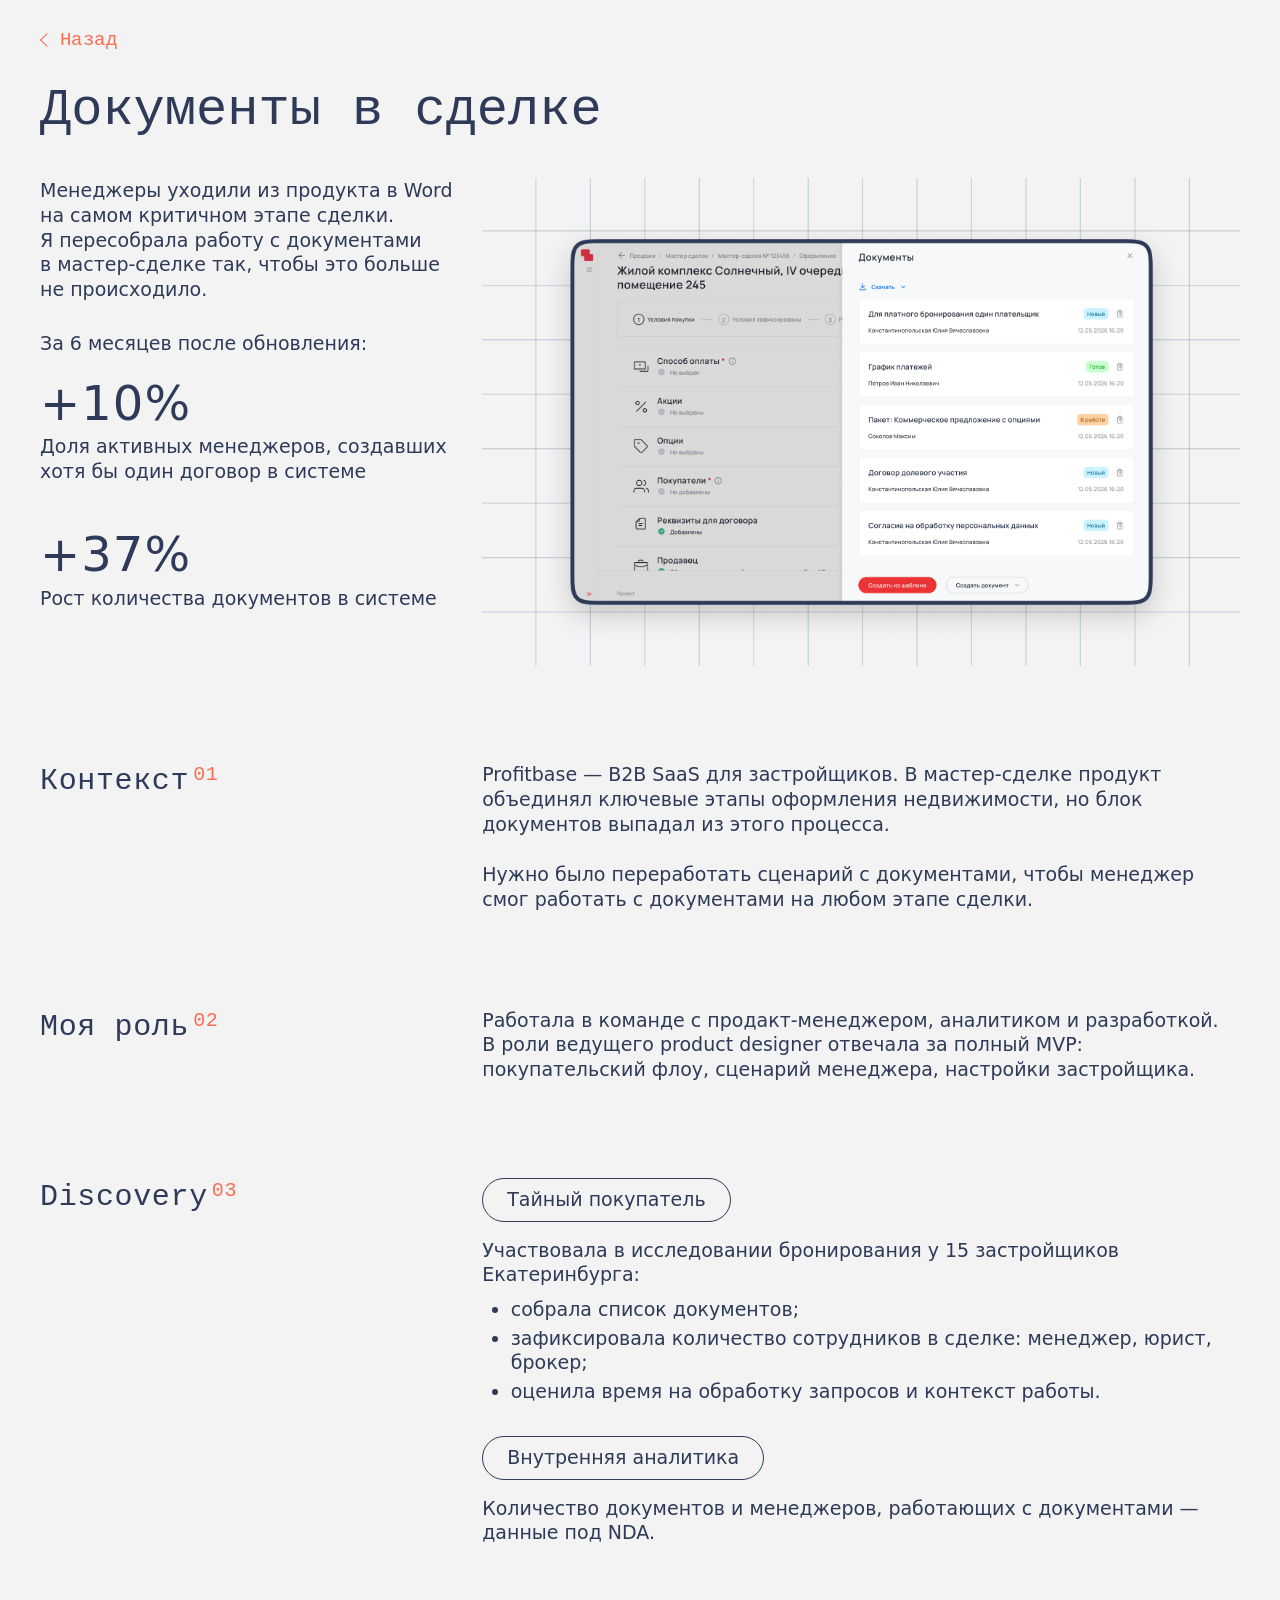
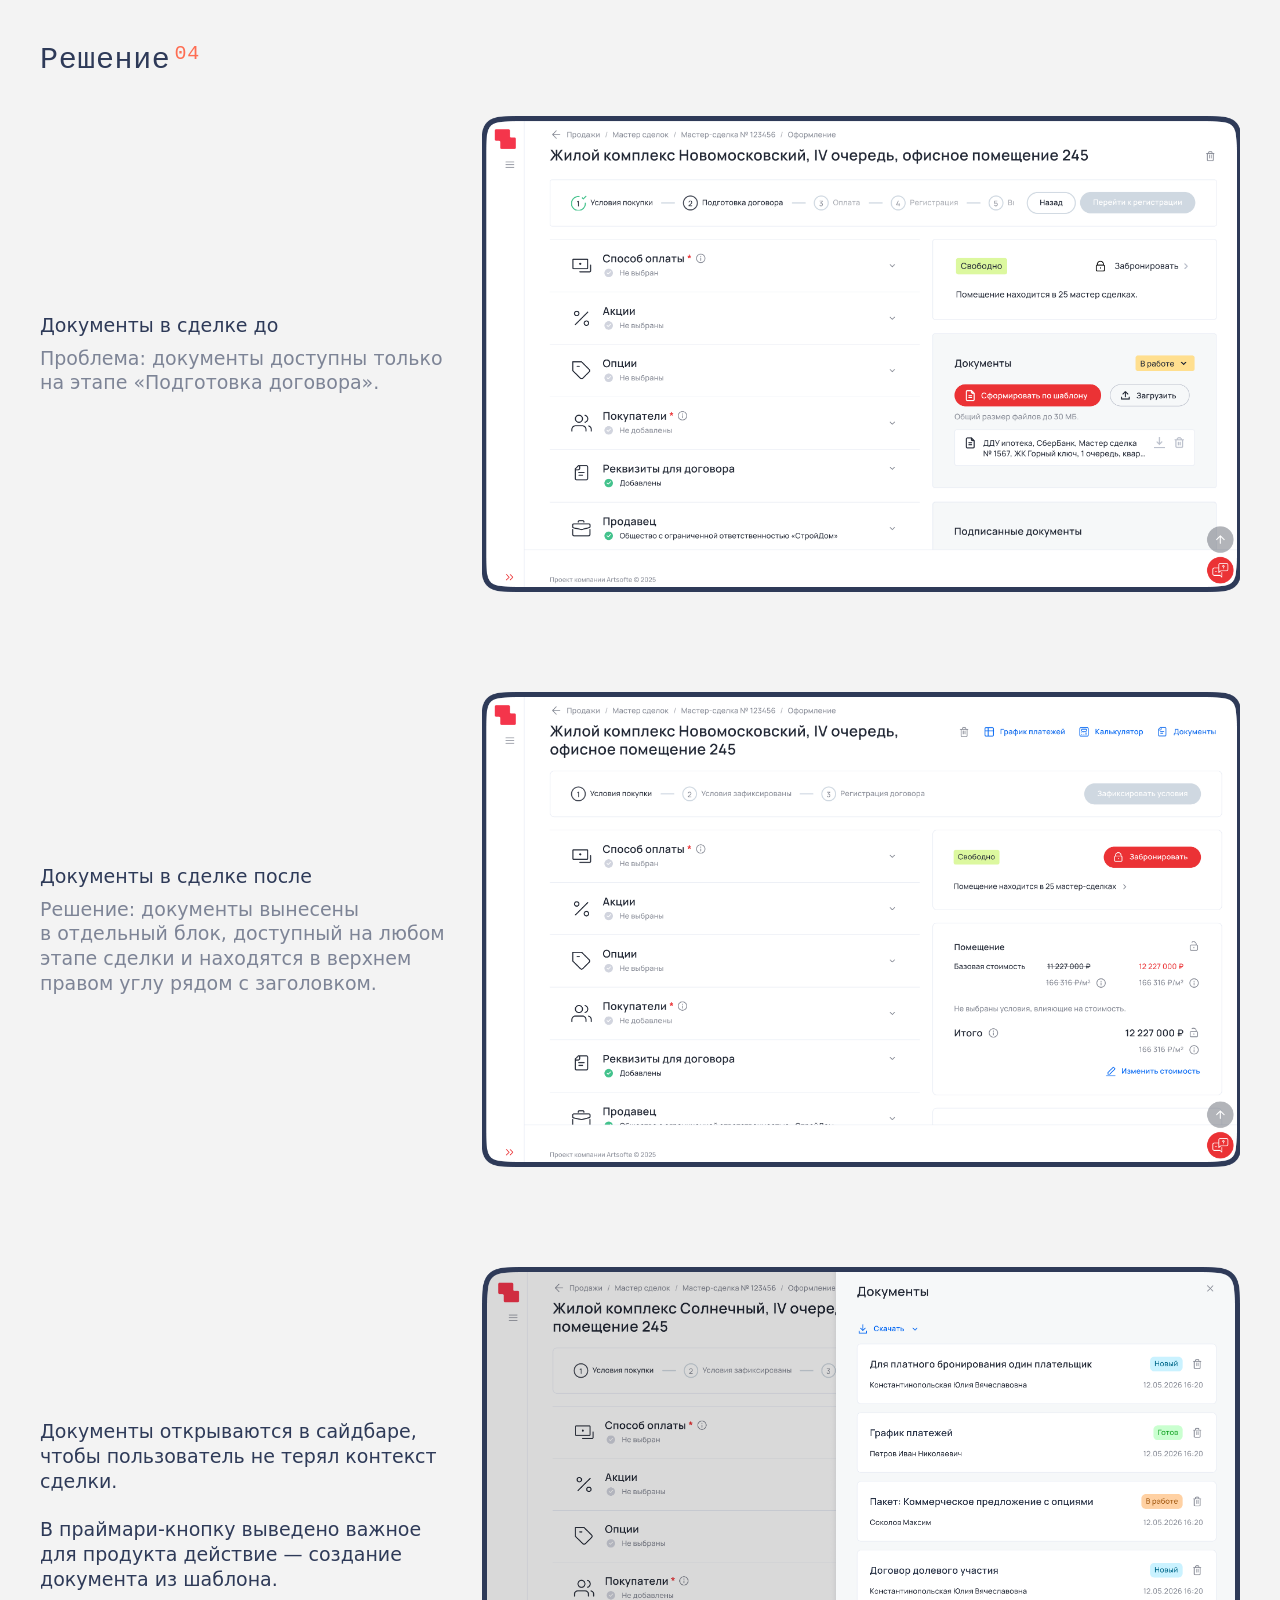
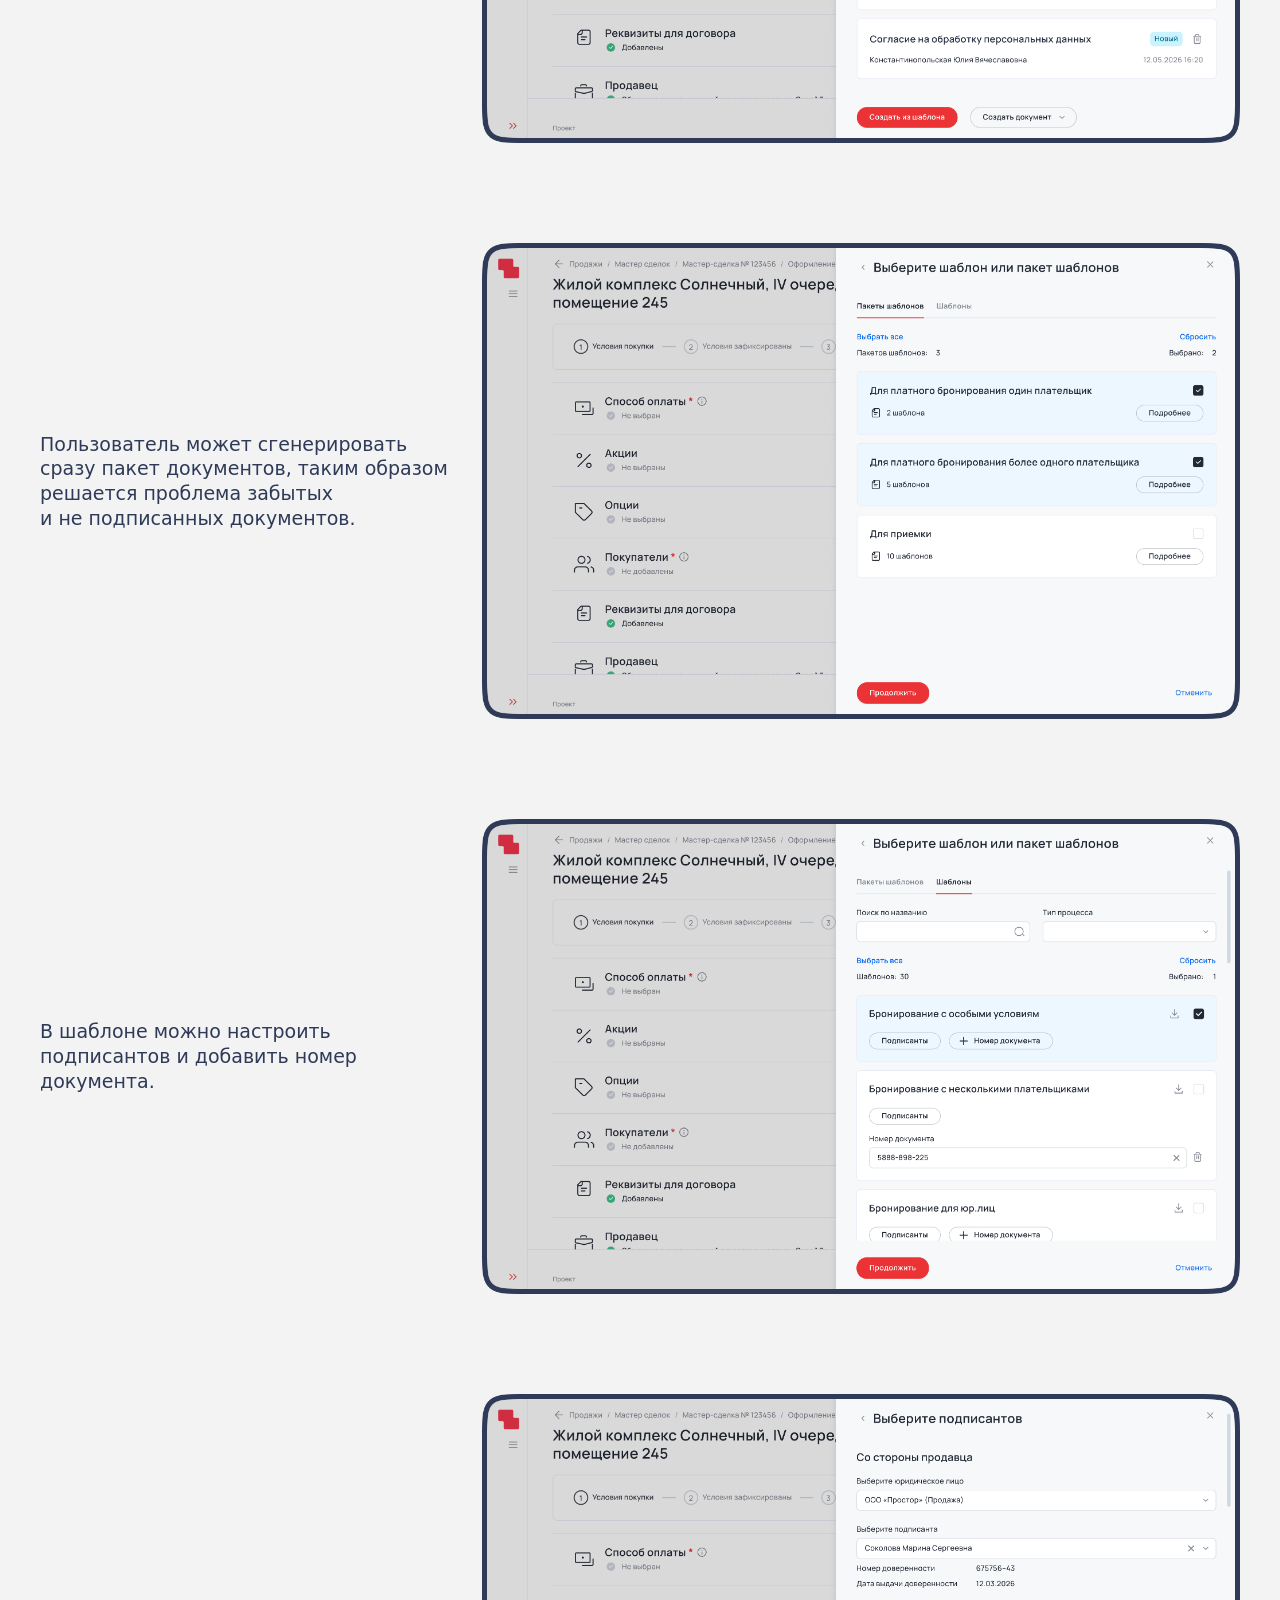
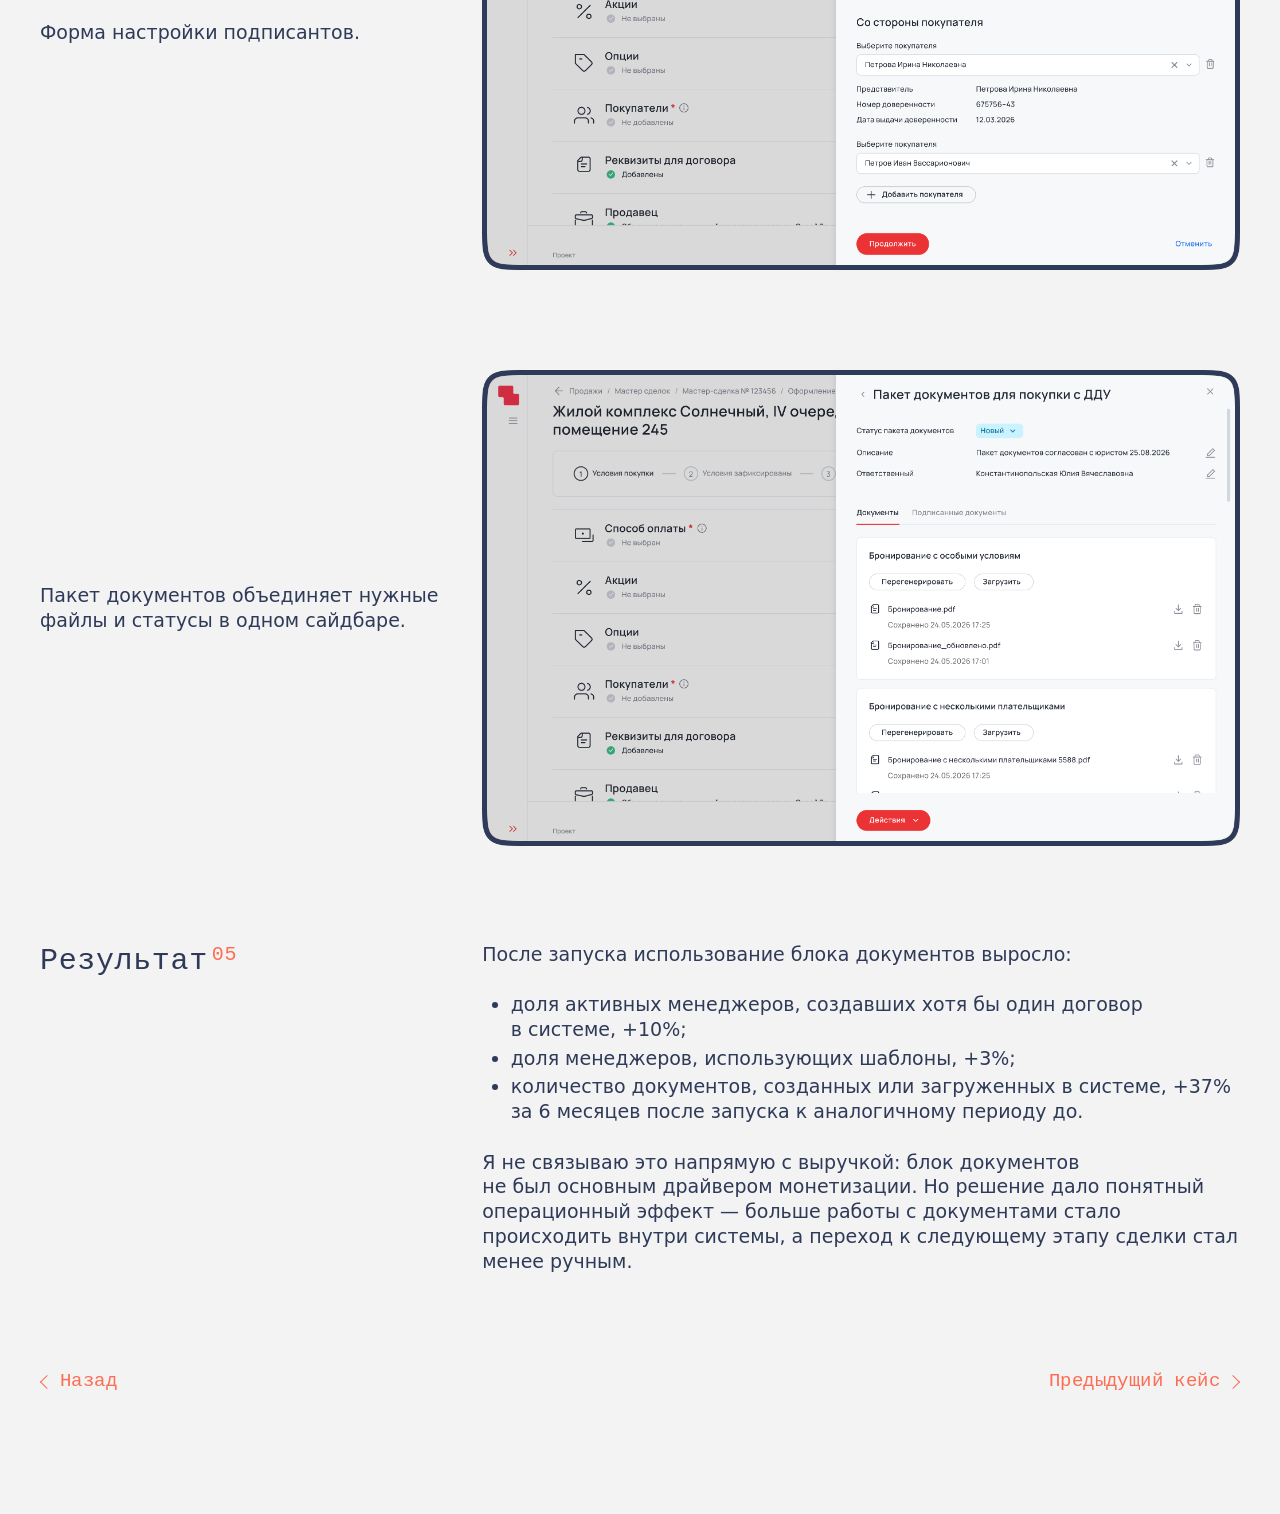
==== commit cccb471b: "Add Timepad special portfolio entry" ====
--- a/work/documents-in-deal/index.html
+++ b/work/documents-in-deal/index.html
@@ -184,6 +184,11 @@
             </p>
           </div>
         </section>
+
+        <nav class="case-documents-v1__pager reveal" aria-label="Навигация по кейсам">
+          <a class="case-documents-v1__back" href="../../index.html" aria-label="Назад на главную"><span class="case-back-chevron" aria-hidden="true"></span><span>Назад</span></a>
+          <a class="case-documents-v1__next" href="../paid-booking/index.html" aria-label="Открыть предыдущий кейс"><span>Предыдущий кейс</span><span class="case-next-chevron" aria-hidden="true"></span></a>
+        </nav>
       </div>
     </main>
 
--- a/styles.css
+++ b/styles.css
@@ -2924,6 +2924,7 @@
 .page--case-booking-v2 .case-booking-v2__title {
   font-size: var(--case-title-size);
   line-height: 1.2;
+  overflow-wrap: anywhere;
 }
 
 .page--case-booking-v2 .case-booking-v2__hero-grid {
@@ -2995,11 +2996,17 @@
 }
 
 .page--case-booking-v2 .case-booking-v2__hero-media img,
+.page--case-booking-v2 .case-booking-v2__context-image img,
 .page--case-booking-v2 .case-booking-v2__screen-media img {
   width: 100%;
   height: auto;
   display: block;
   object-fit: contain;
+}
+
+.page--case-booking-v2 .case-booking-v2__context-image {
+  width: 100%;
+  aspect-ratio: 4096 / 1282;
 }
 
 .page--case-booking-v2 .case-booking-v2__section {
@@ -3073,7 +3080,7 @@
   display: grid;
   grid-template-columns: var(--case-text-column) minmax(0, var(--case-media-column));
   gap: var(--case-space-16);
-  align-items: start;
+  align-items: center;
 }
 
 .page--case-booking-v2 .case-booking-v2__screen-copy {
@@ -3104,7 +3111,7 @@
 }
 
 .page--case-booking-v2 .case-booking-v2__screen-media--manager {
-  aspect-ratio: 3912 / 1794;
+  aspect-ratio: 3720 / 1920;
 }
 
 .page--case-booking-v2 .case-booking-v2__screen-media--admin {
@@ -3180,7 +3187,7 @@
     --case-page-inline: 20px;
     --case-section-title-size: 24px;
     --case-section-index-size: 16px;
-    --case-title-size: 36px;
+    --case-title-size: 30px;
     --case-metric-size: 36px;
     --case-section-gap: 60px;
     --case-block-gap: 60px;
@@ -3201,6 +3208,13 @@
 
   .page--case-booking-v2 .case-booking-v2__screens {
     gap: 60px;
+  }
+
+  .page--case-booking-v2 p,
+  .page--case-booking-v2 li,
+  .page--case-booking-v2 .case-booking-v2__metric span {
+    overflow-wrap: anywhere;
+    word-break: break-word;
   }
 
 }
@@ -3511,7 +3525,7 @@
   display: grid;
   grid-template-columns: var(--case-documents-text-column) minmax(0, var(--case-documents-media-column));
   gap: var(--case-documents-space-16);
-  align-items: start;
+  align-items: center;
 }
 
 .page--case-documents-v1 .case-documents-v1__screen-copy {
@@ -3526,6 +3540,7 @@
 }
 
 .page--case-booking-v2 .case-booking-v2__hero-media img,
+.page--case-booking-v2 .case-booking-v2__context-image img,
 .page--case-booking-v2 .case-booking-v2__screen-media img,
 .page--case-documents-v1 .case-documents-v1__hero-media img,
 .page--case-documents-v1 .case-documents-v1__screen-media img {
@@ -3892,12 +3907,24 @@
   }
 }
 .page--case-booking-v2 .case-booking-v2__discovery {
-  gap: 32px;
+  gap: 24px;
 }
 
 .page--case-booking-v2 .case-booking-v2__discovery-item {
   display: grid;
-  gap: 16px;
+  gap: 0;
+}
+
+.page--case-booking-v2 .case-booking-v2__discovery-item p {
+  margin: 0;
+}
+
+.page--case-booking-v2 .case-booking-v2__discovery-item .case-booking-v2__chip + p {
+  margin-top: 16px;
+}
+
+.page--case-booking-v2 .case-booking-v2__discovery-item p:not(.case-booking-v2__chip) + p {
+  margin-top: 6px;
 }
 
 .page--case-booking-v2 .case-booking-v2__chip {
@@ -3952,3 +3979,132 @@
   display: grid;
   gap: 16px;
 }
+
+/* Special company entry: Timepad. Scoped so the regular homepage stays unchanged. */
+body.page--special-timepad {
+  --v3-hero-title-size: clamp(82px, 6.2vw, 104px);
+  --v3-hero-title-line-height: 1;
+  --v3-hero-offset-top: 80px;
+  --v3-hero-to-content-gap: 48px;
+}
+
+.page--special-timepad .portfolio-main-v3 {
+  margin-top: 20px;
+}
+
+.page--special-timepad .portfolio-hero-v3 {
+  min-height: 487px;
+}
+
+.page--special-timepad .portfolio-hero-v3__copy {
+  gap: 31px;
+  width: min(795px, 100%);
+  margin-top: var(--v3-hero-offset-top);
+}
+
+.page--special-timepad .portfolio-h1-v3 {
+  color: #643fff;
+  font-weight: 700;
+}
+
+.page--special-timepad .portfolio-h1-v3__lead {
+  display: grid;
+  grid-template-columns: auto auto;
+  justify-content: center;
+  align-items: start;
+  column-gap: 0;
+  row-gap: 20px;
+}
+
+.page--special-timepad .portfolio-h1-v3__lead-tail {
+  display: contents;
+  white-space: normal;
+}
+
+.page--special-timepad .portfolio-h1-v3__badge {
+  grid-column: 1 / -1;
+  justify-self: center;
+  width: 75px;
+  min-width: 75px;
+  max-width: 75px;
+  height: 75px;
+  border-radius: 10px;
+  background: #b4a2ff;
+}
+
+.page--special-timepad .portfolio-hero-v3__subhead {
+  width: min(525px, 100%);
+  font-size: 20px;
+  line-height: 1.3;
+}
+
+@media (max-width: 1023px) {
+  body.page--special-timepad {
+    --v3-hero-title-size: 60px;
+    --v3-hero-title-line-height: 1;
+    --v3-hero-offset-top: 44px;
+    --v3-hero-to-content-gap: 40px;
+  }
+
+  .page--special-timepad .portfolio-hero-v3 {
+    min-height: 586px;
+  }
+
+  .page--special-timepad .portfolio-hero-v3__copy {
+    justify-self: start;
+    width: min(525px, 100%);
+    text-align: left;
+  }
+
+  .page--special-timepad .portfolio-h1-v3,
+  .page--special-timepad .portfolio-h1-v3__lead {
+    align-items: flex-start;
+  }
+
+  .page--special-timepad .portfolio-h1-v3__lead {
+    display: flex;
+    flex-direction: column;
+    gap: 0;
+  }
+
+  .page--special-timepad .portfolio-h1-v3__lead-tail {
+    display: flex;
+    flex-direction: column;
+    align-items: flex-start;
+    gap: 20px;
+  }
+
+  .page--special-timepad .portfolio-h1-v3__badge {
+    width: 75px;
+    min-width: 75px;
+    max-width: 75px;
+    height: 75px;
+    margin-top: 12px;
+  }
+
+  .page--special-timepad .portfolio-hero-v3__subhead {
+    justify-self: start;
+    width: min(525px, 100%);
+    font-size: 20px;
+  }
+}
+
+@media (max-width: 719px) {
+  body.page--special-timepad {
+    --v3-page-inline: 24px;
+    --v3-hero-title-size: 60px;
+    --v3-body-size: 20px;
+  }
+
+  .page--special-timepad .portfolio-header-v3__cv {
+    display: none;
+  }
+
+  .page--special-timepad .portfolio-header-v3__brand {
+    min-width: 0;
+  }
+
+  .page--special-timepad .portfolio-header-v3__brand span:last-child {
+    overflow-wrap: anywhere;
+  }
+}
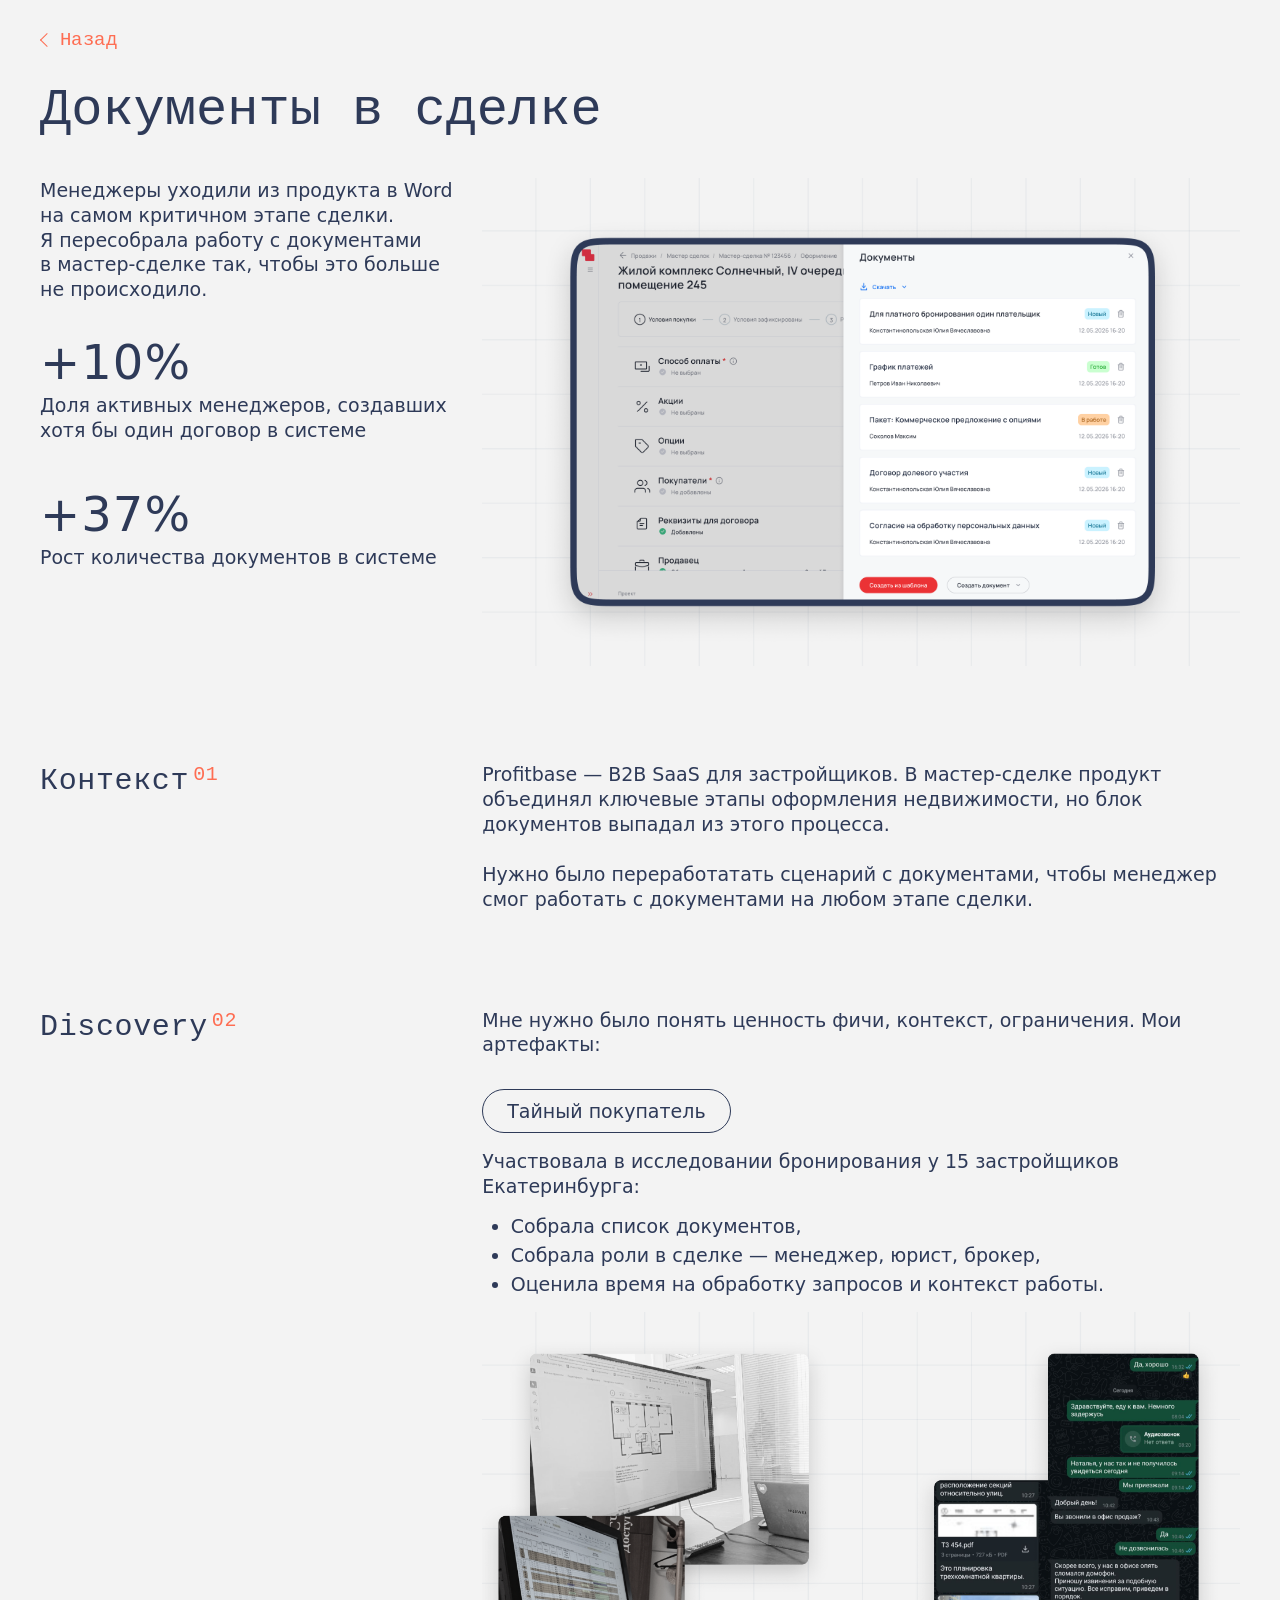
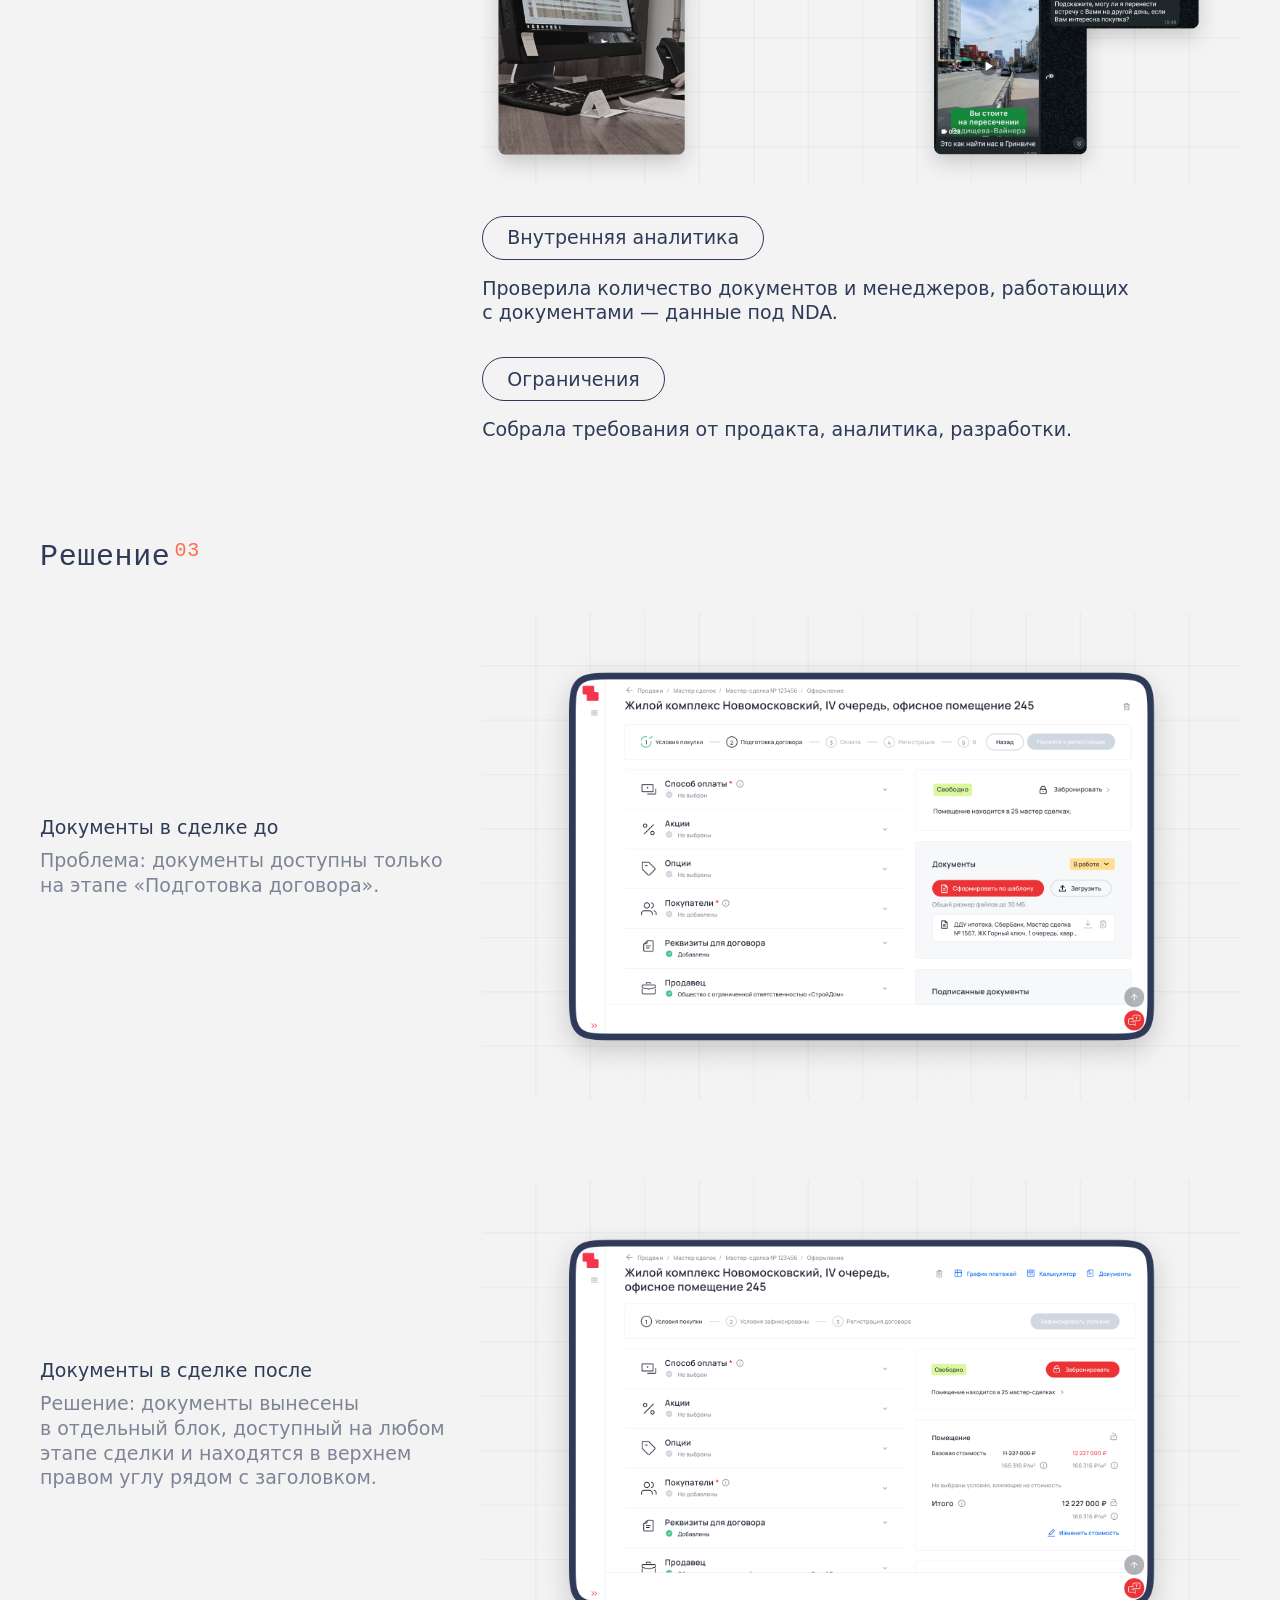
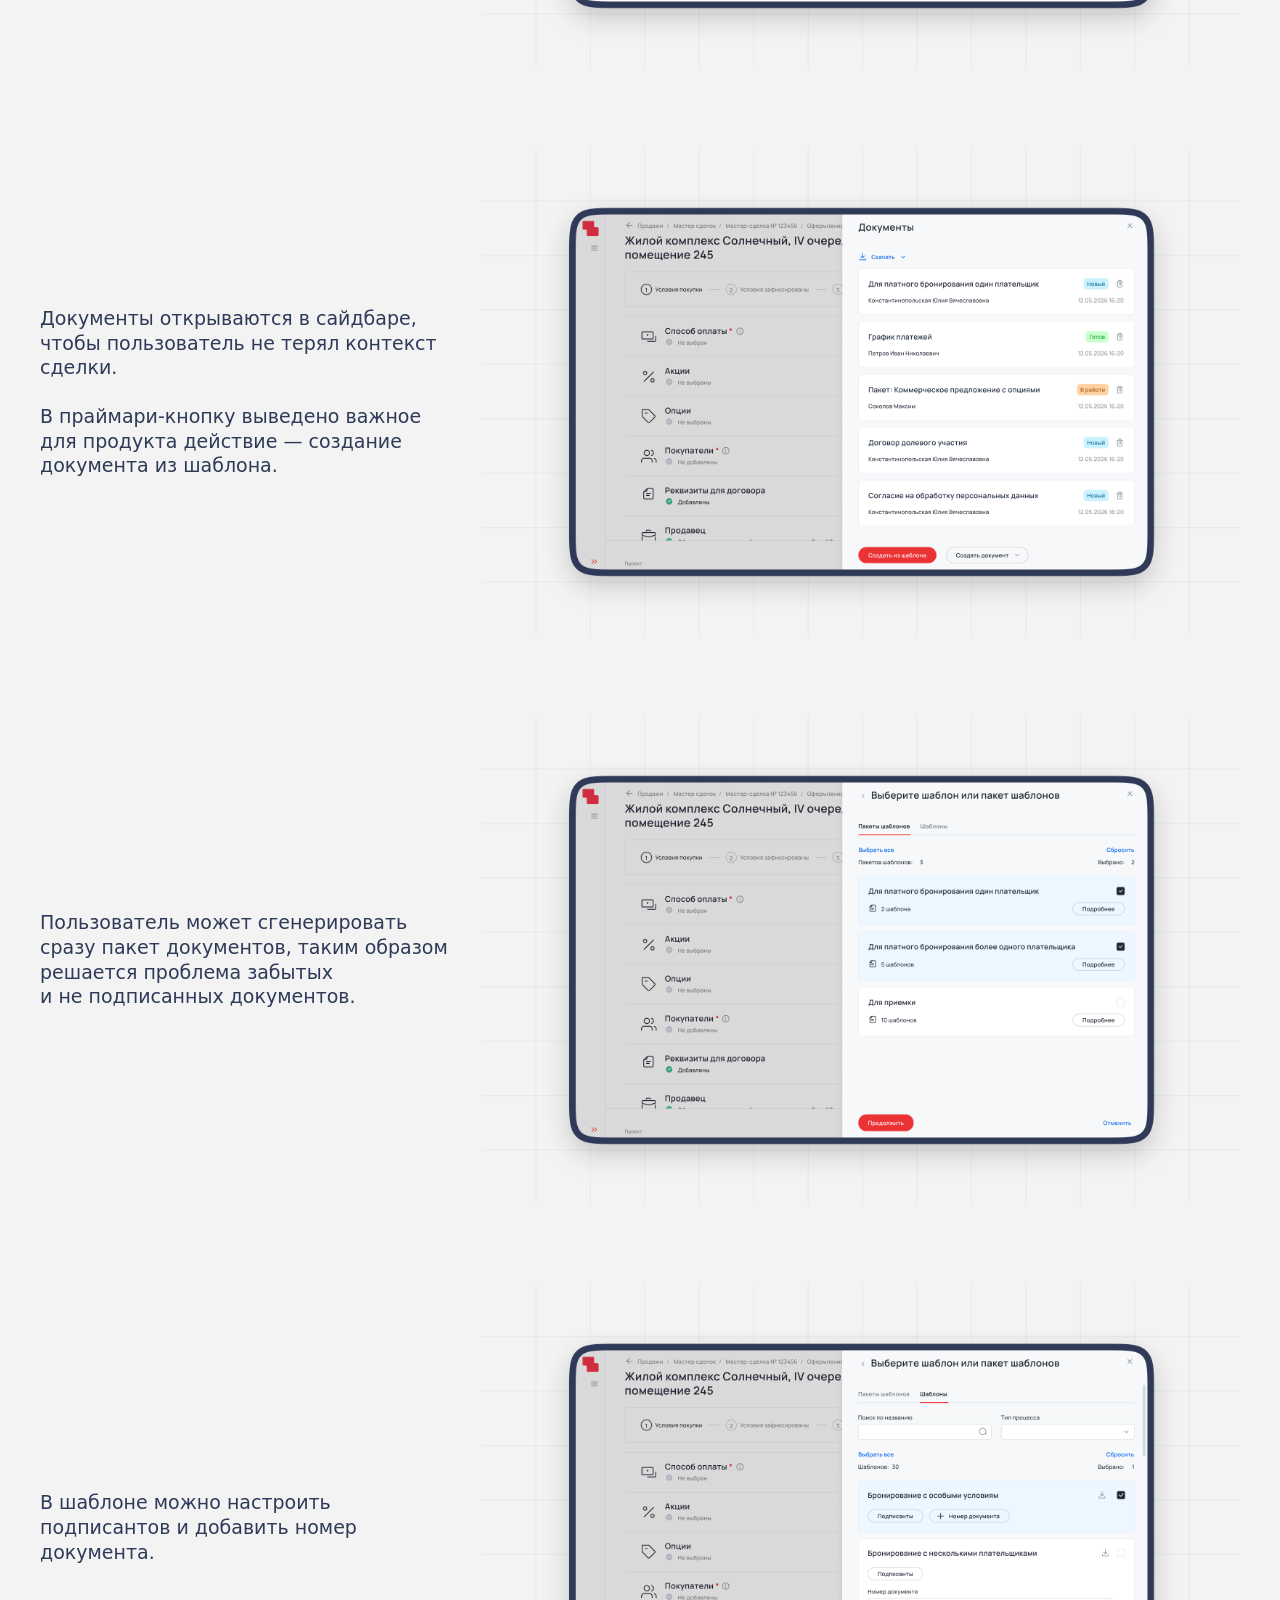
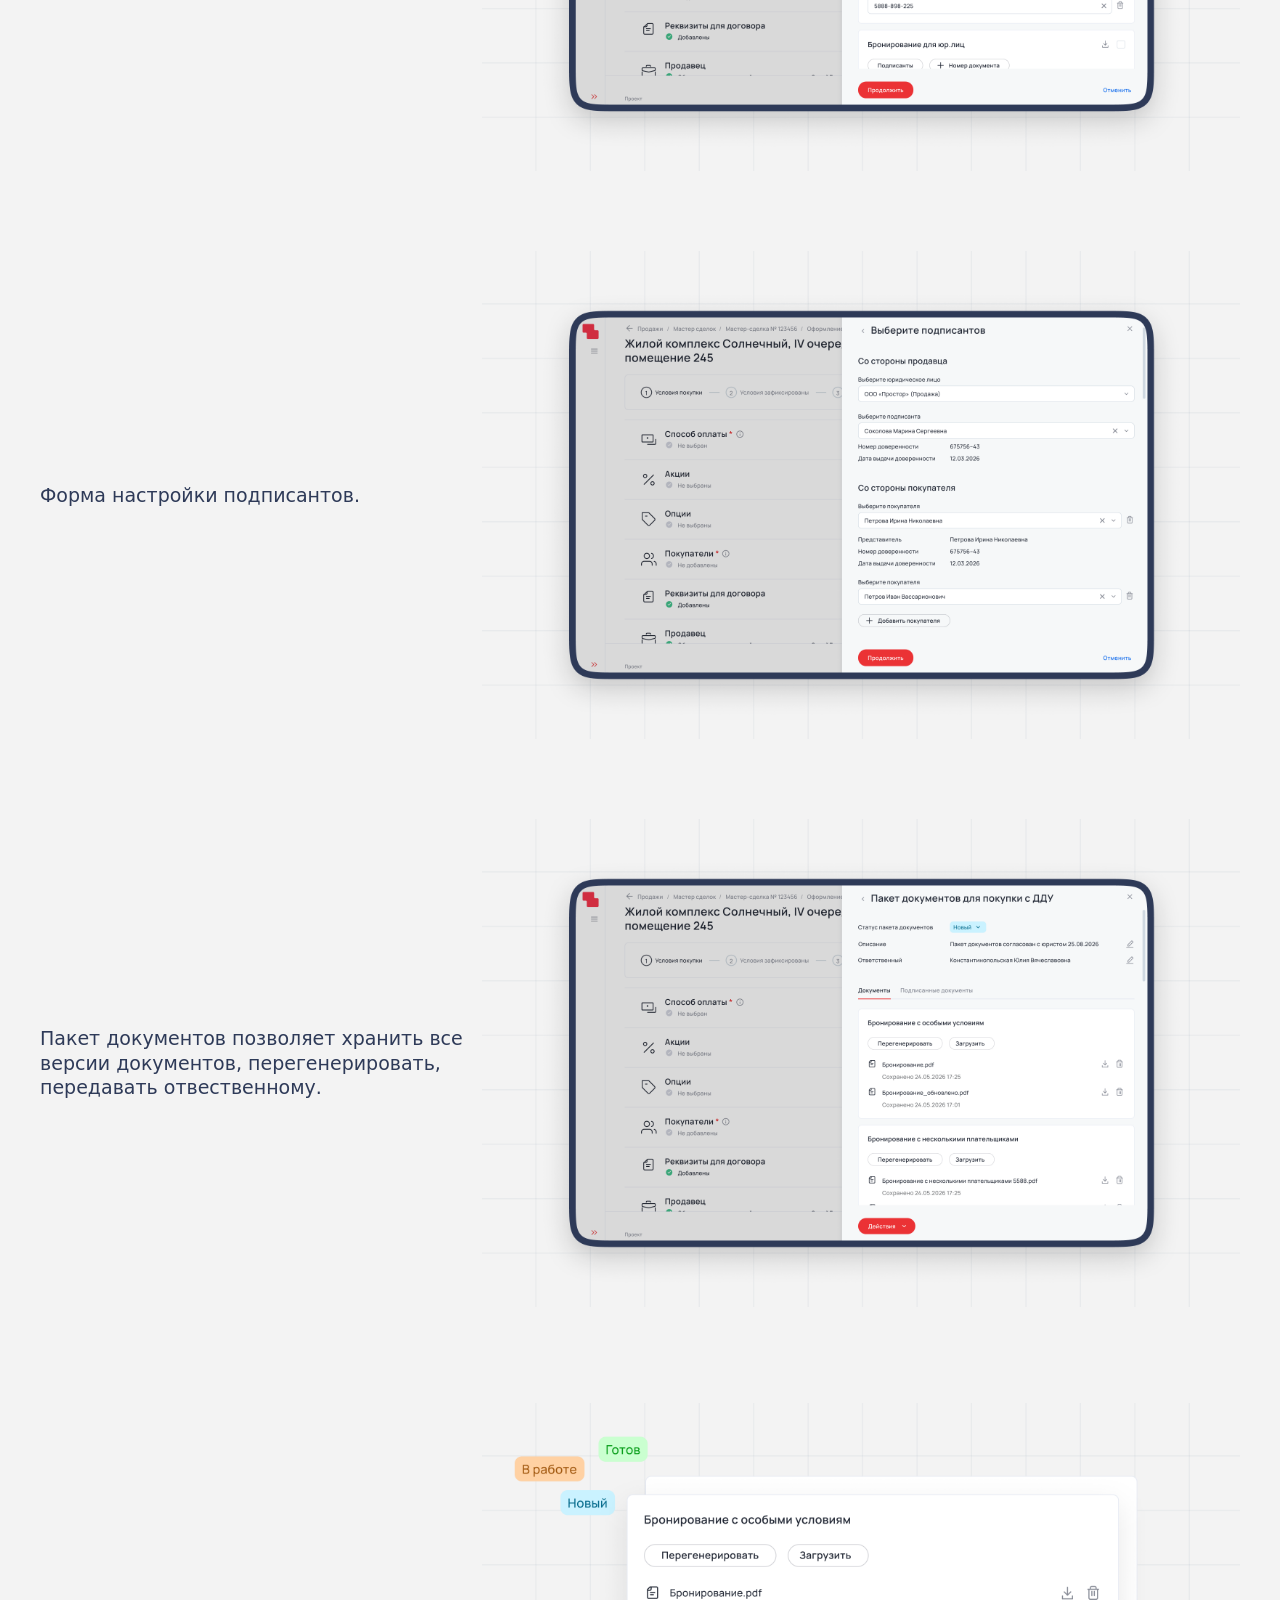
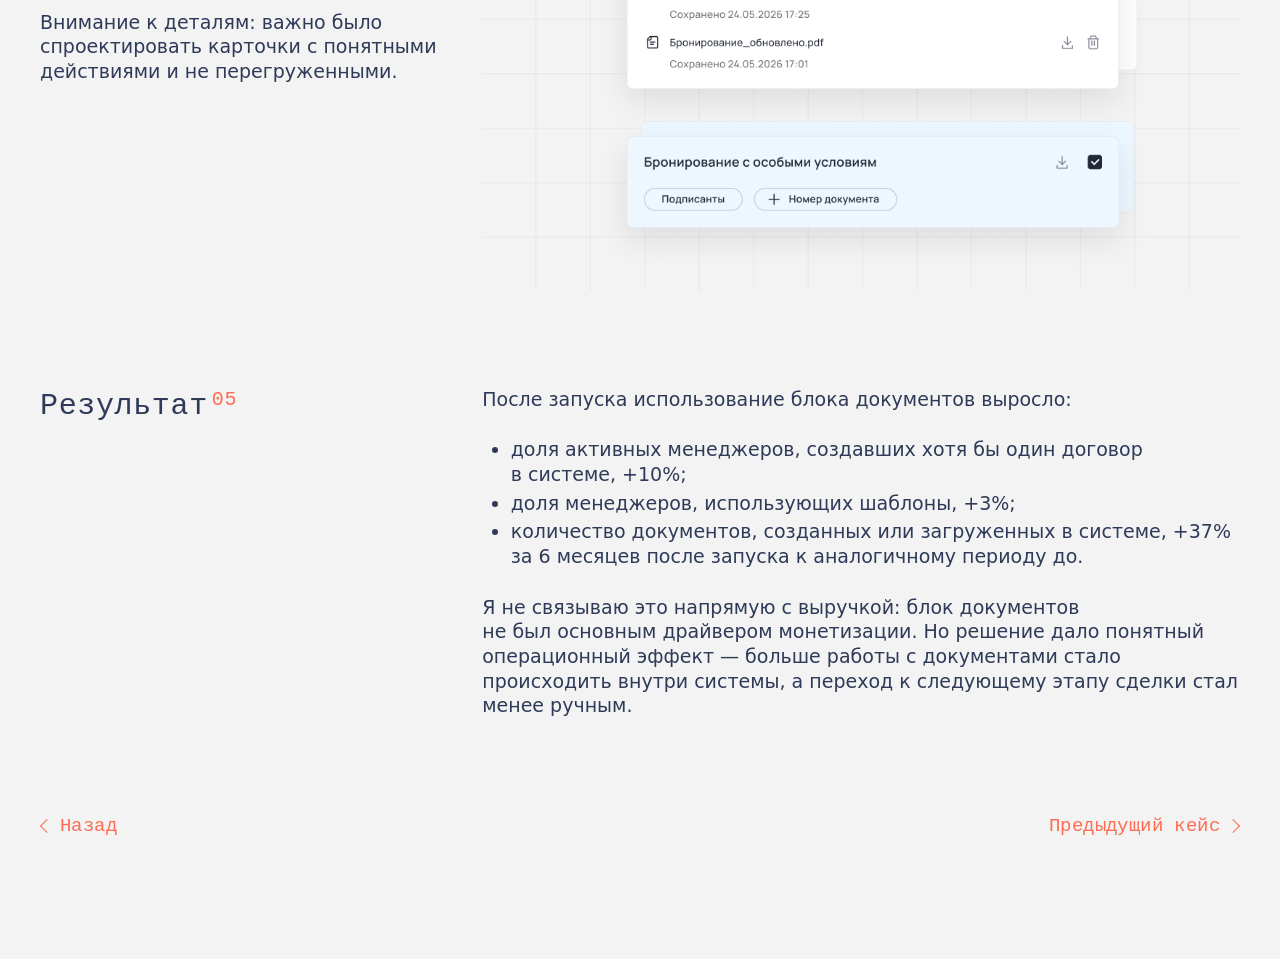
==== commit e066bf48: "Правки документов" ====
--- a/work/documents-in-deal/index.html
+++ b/work/documents-in-deal/index.html
@@ -18,7 +18,7 @@
   <body class="page--case-documents-v1">
     <main class="case-documents-v1">
       <header class="case-documents-v1__topbar reveal" aria-label="Навигация кейса">
-        <a class="case-documents-v1__back" href="../../index.html" aria-label="Назад на главную"><span class="case-back-chevron" aria-hidden="true"></span><span>Назад</span></a>
+        <a class="case-documents-v1__back" href="../../index.html" aria-label="Назад на&nbsp;главную"><span class="case-back-chevron" aria-hidden="true"></span><span>Назад</span></a>
       </header>
 
       <div class="case-documents-v1__content">
@@ -32,7 +32,6 @@
               </p>
 
               <div class="case-documents-v1__metrics-block" aria-label="Ключевые метрики">
-                <p class="case-documents-v1__metrics-label">За&nbsp;6&nbsp;месяцев после обновления:</p>
                 <div class="case-documents-v1__metrics">
                   <article class="case-documents-v1__metric">
                     <strong data-countup data-countup-value="10" data-countup-prefix="+" data-countup-suffix="%">+10%</strong>
@@ -48,7 +47,7 @@
 
             <div class="case-documents-v1__hero-media">
               <img
-                src="../../assets/case-documents-hero.png?v=20260529b"
+                src="../../assets/case-documents-hero.png?v=20260614-figma"
                 alt="Главный экран кейса по работе с документами в сделке"
                 width="2088"
                 height="1344"
@@ -64,43 +63,47 @@
               Profitbase&nbsp;&mdash; B2B SaaS для&nbsp;застройщиков. В&nbsp;мастер-сделке продукт объединял ключевые этапы оформления недвижимости, но&nbsp;блок документов выпадал из&nbsp;этого процесса.
             </p>
             <p>
-              Нужно было переработать сценарий с&nbsp;документами, чтобы&nbsp;менеджер смог работать с&nbsp;документами на&nbsp;любом этапе сделки.
+              Нужно было переработатать сценарий с&nbsp;документами, чтобы&nbsp;менеджер смог работать с&nbsp;документами на&nbsp;любом этапе сделки.
             </p>
           </div>
         </section>
 
-        <section class="case-documents-v1__section reveal" aria-labelledby="documents-role-title">
-          <h2 class="case-documents-v1__section-title" id="documents-role-title">Моя роль <span class="case-documents-v1__section-index">02</span></h2>
-          <div class="case-documents-v1__section-content">
-            <p>
-              Работала в&nbsp;команде с&nbsp;продакт-менеджером, аналитиком и&nbsp;разработкой. В&nbsp;роли ведущего product designer отвечала за&nbsp;полный MVP: покупательский флоу, сценарий менеджера, настройки застройщика.
-            </p>
-          </div>
-        </section>
-
         <section class="case-documents-v1__section reveal" aria-labelledby="documents-discovery-title">
-          <h2 class="case-documents-v1__section-title" id="documents-discovery-title">Discovery <span class="case-documents-v1__section-index">03</span></h2>
+          <h2 class="case-documents-v1__section-title" id="documents-discovery-title">Discovery <span class="case-documents-v1__section-index">02</span></h2>
           <div class="case-documents-v1__section-content case-documents-v1__discovery">
+            <p>Мне нужно было понять ценность фичи, контекст, ограничения. Мои артефакты:</p>
             <article class="case-documents-v1__discovery-item">
               <p class="case-documents-v1__chip">Тайный покупатель</p>
               <div class="case-documents-v1__section-content">
                 <p>Участвовала в&nbsp;исследовании бронирования у&nbsp;15&nbsp;застройщиков Екатеринбурга:</p>
                 <ul>
-                  <li>собрала список документов;</li>
-                  <li>зафиксировала количество сотрудников в&nbsp;сделке: менеджер, юрист, брокер;</li>
-                  <li>оценила время на&nbsp;обработку запросов и&nbsp;контекст работы.</li>
+                  <li>Собрала список документов,</li>
+                  <li>Собрала роли в&nbsp;сделке&nbsp;&mdash; менеджер, юрист, брокер,</li>
+                  <li>Оценила время на&nbsp;обработку запросов и&nbsp;контекст работы.</li>
                 </ul>
+              </div>
+              <div class="case-documents-v1__discovery-media">
+                <img
+                  src="../../assets/case-documents-discovery.png?v=20260614-87"
+                  alt="Материалы discovery: рабочие фото, переписки и документы"
+                  width="2625"
+                  height="1632"
+                >
               </div>
             </article>
             <article class="case-documents-v1__discovery-item">
               <p class="case-documents-v1__chip">Внутренняя аналитика</p>
-              <p>Количество документов и&nbsp;менеджеров, работающих с&nbsp;документами&nbsp;&mdash; данные под&nbsp;NDA.</p>
+              <p>Проверила количество документов и&nbsp;менеджеров, работающих с&nbsp;документами&nbsp;&mdash; данные под NDA.</p>
+            </article>
+            <article class="case-documents-v1__discovery-item">
+              <p class="case-documents-v1__chip">Ограничения</p>
+              <p>Собрала требования от&nbsp;продакта, аналитика, разработки.</p>
             </article>
           </div>
         </section>
 
         <section class="case-documents-v1__solution reveal" aria-labelledby="documents-solution-title">
-          <h2 class="case-documents-v1__section-title" id="documents-solution-title">Решение <span class="case-documents-v1__section-index">04</span></h2>
+          <h2 class="case-documents-v1__section-title" id="documents-solution-title">Решение <span class="case-documents-v1__section-index">03</span></h2>
           <div class="case-documents-v1__screens">
             <article class="case-documents-v1__screen">
               <div class="case-documents-v1__screen-copy">
@@ -108,7 +111,7 @@
                 <p class="case-documents-v1__screen-note">Проблема: документы доступны только на&nbsp;этапе &laquo;Подготовка договора&raquo;.</p>
               </div>
               <div class="case-documents-v1__screen-media case-documents-v1__screen-media--wide">
-                <img src="../../assets/case-documents-before.png?v=20260529c" alt="Документы в сделке до переработки" width="2625" height="1641">
+                <img src="../../assets/case-documents-before.png?v=20260614-figma" alt="Документы в сделке до переработки" width="2088" height="1344">
               </div>
             </article>
 
@@ -118,7 +121,7 @@
                 <p class="case-documents-v1__screen-note">Решение: документы вынесены в&nbsp;отдельный блок, доступный на&nbsp;любом этапе сделки и&nbsp;находятся в&nbsp;верхнем правом углу рядом с&nbsp;заголовком.</p>
               </div>
               <div class="case-documents-v1__screen-media case-documents-v1__screen-media--wide">
-                <img src="../../assets/case-documents-after.png?v=20260529c" alt="Документы в сделке после переработки" width="2625" height="1641">
+                <img src="../../assets/case-documents-after.png?v=20260614-figma" alt="Документы в сделке после переработки" width="2088" height="1344">
               </div>
             </article>
 
@@ -128,7 +131,7 @@
                 <p class="case-documents-v1__screen-title">В&nbsp;праймари-кнопку выведено важное для&nbsp;продукта действие&nbsp;&mdash; создание документа из&nbsp;шаблона.</p>
               </div>
               <div class="case-documents-v1__screen-media">
-                <img src="../../assets/case-documents-sidebar.png?v=20260529b" alt="Документы открываются в сайдбаре" width="2643" height="1659">
+                <img src="../../assets/case-documents-sidebar.png?v=20260614-figma" alt="Документы открываются в сайдбаре" width="2088" height="1344">
               </div>
             </article>
 
@@ -137,7 +140,7 @@
                 <p class="case-documents-v1__screen-title">Пользователь может сгенерировать сразу пакет документов, таким образом решается проблема забытых и&nbsp;не&nbsp;подписанных документов.</p>
               </div>
               <div class="case-documents-v1__screen-media">
-                <img src="../../assets/case-documents-package.png?v=20260529b" alt="Генерация пакета документов" width="2643" height="1659">
+                <img src="../../assets/case-documents-package.png?v=20260614-figma" alt="Генерация пакета документов" width="2088" height="1344">
               </div>
             </article>
 
@@ -146,7 +149,7 @@
                 <p class="case-documents-v1__screen-title">В&nbsp;шаблоне можно настроить подписантов и&nbsp;добавить номер документа.</p>
               </div>
               <div class="case-documents-v1__screen-media">
-                <img src="../../assets/case-documents-template.png?v=20260529b" alt="Настройка шаблона документа" width="2643" height="1659">
+                <img src="../../assets/case-documents-template.png?v=20260614-figma" alt="Настройка шаблона документа" width="2088" height="1344">
               </div>
             </article>
 
@@ -155,20 +158,29 @@
                 <p class="case-documents-v1__screen-title">Форма настройки подписантов.</p>
               </div>
               <div class="case-documents-v1__screen-media">
-                <img src="../../assets/case-documents-signers.png?v=20260529b" alt="Форма настройки подписантов" width="2643" height="1659">
-              </div>
-            </article>
-
-            <article class="case-documents-v1__screen">
-              <div class="case-documents-v1__screen-copy">
-                <p class="case-documents-v1__screen-title">Пакет документов объединяет нужные файлы и&nbsp;статусы в&nbsp;одном сайдбаре.</p>
-              </div>
-              <div class="case-documents-v1__screen-media">
-                <img src="../../assets/case-documents-package-content.png?v=20260529b" alt="Состав пакета документов" width="2643" height="1659">
-              </div>
-            </article>
-          </div>
-        </section>
+                <img src="../../assets/case-documents-signers.png?v=20260614-figma" alt="Форма настройки подписантов" width="2088" height="1344">
+              </div>
+            </article>
+
+            <article class="case-documents-v1__screen">
+              <div class="case-documents-v1__screen-copy">
+                <p class="case-documents-v1__screen-title">Пакет документов позволяет хранить все версии документов, перегенерировать, передавать отвественному.</p>
+              </div>
+              <div class="case-documents-v1__screen-media">
+                <img src="../../assets/case-documents-package-content.png?v=20260614-figma" alt="Состав пакета документов" width="2088" height="1344">
+              </div>
+            </article>
+          </div>
+        </section>
+
+        <article class="case-documents-v1__screen reveal">
+          <div class="case-documents-v1__screen-copy">
+            <p class="case-documents-v1__screen-title">Внимание к&nbsp;деталям: важно было спроектировать карточки с&nbsp;понятными действиями и&nbsp;не&nbsp;перегруженными.</p>
+          </div>
+          <div class="case-documents-v1__screen-media">
+            <img src="../../assets/case-documents-detail-cards.png?v=20260614-figma" alt="Карточки документов с понятными действиями и статусами" width="2088" height="1344">
+          </div>
+        </article>
 
         <section class="case-documents-v1__section reveal" aria-labelledby="documents-result-title">
           <h2 class="case-documents-v1__section-title" id="documents-result-title">Результат <span class="case-documents-v1__section-index">05</span></h2>
@@ -185,13 +197,14 @@
           </div>
         </section>
 
-        <nav class="case-documents-v1__pager reveal" aria-label="Навигация по кейсам">
-          <a class="case-documents-v1__back" href="../../index.html" aria-label="Назад на главную"><span class="case-back-chevron" aria-hidden="true"></span><span>Назад</span></a>
+        <nav class="case-documents-v1__pager reveal" aria-label="Навигация по&nbsp;кейсам">
+          <a class="case-documents-v1__back" href="../../index.html" aria-label="Назад на&nbsp;главную"><span class="case-back-chevron" aria-hidden="true"></span><span>Назад</span></a>
           <a class="case-documents-v1__next" href="../paid-booking/index.html" aria-label="Открыть предыдущий кейс"><span>Предыдущий кейс</span><span class="case-next-chevron" aria-hidden="true"></span></a>
         </nav>
+
       </div>
     </main>
 
     <script src="../../script.js"></script>
   </body>
-</html>+</html>
--- a/styles.css
+++ b/styles.css
@@ -3006,7 +3006,7 @@
 
 .page--case-booking-v2 .case-booking-v2__context-image {
   width: 100%;
-  aspect-ratio: 4096 / 1282;
+  aspect-ratio: 4516 / 1413;
 }
 
 .page--case-booking-v2 .case-booking-v2__section {
@@ -3085,7 +3085,7 @@
 
 .page--case-booking-v2 .case-booking-v2__screen-copy {
   display: grid;
-  gap: 8px;
+  gap: 24px;
   order: 1;
 }
 
@@ -3107,15 +3107,15 @@
 }
 
 .page--case-booking-v2 .case-booking-v2__screen-media--wide {
-  aspect-ratio: 2643 / 1841;
+  aspect-ratio: 2088 / 1344;
 }
 
 .page--case-booking-v2 .case-booking-v2__screen-media--manager {
-  aspect-ratio: 3720 / 1920;
+  aspect-ratio: 2088 / 1344;
 }
 
 .page--case-booking-v2 .case-booking-v2__screen-media--admin {
-  aspect-ratio: 2718 / 1599;
+  aspect-ratio: 2088 / 1344;
 }
 
 @media (max-width: 1439px) {
@@ -3542,7 +3542,9 @@
 .page--case-booking-v2 .case-booking-v2__hero-media img,
 .page--case-booking-v2 .case-booking-v2__context-image img,
 .page--case-booking-v2 .case-booking-v2__screen-media img,
+.page--case-booking-v2 .case-booking-v2__discovery-media img,
 .page--case-documents-v1 .case-documents-v1__hero-media img,
+.page--case-documents-v1 .case-documents-v1__discovery-media img,
 .page--case-documents-v1 .case-documents-v1__screen-media img {
   cursor: zoom-in;
 }
@@ -3602,8 +3604,10 @@
   border: 0;
   background: rgb(255 255 255 / 0.12);
   color: #fff;
-  display: inline-grid;
-  place-items: center;
+  display: inline-flex;
+  align-items: center;
+  justify-content: center;
+  padding: 0;
   transition: background-color 160ms ease, opacity 160ms ease;
 }
 
@@ -3627,24 +3631,66 @@
   width: 48px;
   height: 48px;
   border-radius: 999px;
-  font-size: 32px;
+  font-size: 0;
   line-height: 1;
+}
+
+.case-lightbox__close::before,
+.case-lightbox__close::after {
+  content: "";
+  position: absolute;
+  top: 50%;
+  left: 50%;
+  width: 18px;
+  height: 2px;
+  border-radius: 999px;
+  background: currentColor;
+  transform-origin: center;
+}
+
+.case-lightbox__close::before {
+  transform: translate(-50%, -50%) rotate(45deg);
+}
+
+.case-lightbox__close::after {
+  transform: translate(-50%, -50%) rotate(-45deg);
 }
 
 .case-lightbox__nav {
   width: 56px;
   height: 56px;
   border-radius: 999px;
-  font-size: 44px;
+  font-size: 0;
   line-height: 1;
+}
+
+.case-lightbox__nav span {
+  display: none;
+}
+
+.case-lightbox__nav::before {
+  content: "";
+  width: 14px;
+  height: 14px;
+  border-top: 2px solid currentColor;
+  border-right: 2px solid currentColor;
+  transform-origin: center;
 }
 
 .case-lightbox__nav--prev {
   justify-self: start;
 }
 
+.case-lightbox__nav--prev::before {
+  transform: translateX(2px) rotate(-135deg);
+}
+
 .case-lightbox__nav--next {
   justify-self: end;
+}
+
+.case-lightbox__nav--next::before {
+  transform: translateX(-2px) rotate(45deg);
 }
 
 .page--case-documents-v1 .case-documents-v1__screen-media--wide {
@@ -3835,8 +3881,21 @@
 
 
 .page--case-documents-v1 .case-documents-v1__discovery .case-documents-v1__section-content {
-  gap: 10px;
-}
+  gap: 16px;
+}
+
+.page--case-documents-v1 .case-documents-v1__discovery-media {
+  width: 100%;
+  aspect-ratio: 2625 / 1632;
+}
+
+.page--case-documents-v1 .case-documents-v1__discovery-media img {
+  width: 100%;
+  height: auto;
+  display: block;
+  object-fit: contain;
+}
+
 .page--case-documents-v1 .case-documents-v1__discovery-item {
   display: grid;
   gap: 16px;
@@ -3864,7 +3923,7 @@
 }
 
 .page--case-documents-v1 .case-documents-v1__solution .case-documents-v1__screens {
-  gap: 100px;
+  gap: 80px;
 }
 
 .page--case-documents-v1 .case-documents-v1__screen-copy--stacked {
@@ -3872,12 +3931,12 @@
 }
 
 .page--case-documents-v1 .case-documents-v1__screen-media--wide {
-  aspect-ratio: 2625 / 1641;
+  aspect-ratio: 2088 / 1344;
 }
 
 .page--case-documents-v1 .case-documents-v1__screen:not(.case-documents-v1__screen--before):not(.case-documents-v1__screen--after) .case-documents-v1__screen-media,
 .page--case-documents-v1 .case-documents-v1__solution .case-documents-v1__screen-media {
-  aspect-ratio: 2643 / 1659;
+  aspect-ratio: 2088 / 1344;
 }
 
 @media (max-width: 1023px) {
@@ -4107,4 +4166,146 @@
   .page--special-timepad .portfolio-header-v3__brand span:last-child {
     overflow-wrap: anywhere;
   }
-}+}
+/* Special company entry: Cloud. Scoped so the regular homepage stays unchanged. */
+body.page--special-cloud {
+  --v3-hero-title-size: clamp(82px, 6.2vw, 104px);
+  --v3-hero-title-line-height: 1;
+  --v3-hero-offset-top: 80px;
+  --v3-hero-to-content-gap: 48px;
+}
+
+.page--special-cloud .portfolio-main-v3 {
+  margin-top: 20px;
+}
+
+.page--special-cloud .portfolio-hero-v3 {
+  min-height: 487px;
+}
+
+.page--special-cloud .portfolio-hero-v3__copy {
+  gap: 31px;
+  width: min(795px, 100%);
+  margin-top: var(--v3-hero-offset-top);
+}
+
+.page--special-cloud .portfolio-h1-v3 {
+  color: var(--v3-text-primary);
+  font-family: Inter, "Segoe UI", system-ui, -apple-system, BlinkMacSystemFont, sans-serif;
+  font-weight: 700;
+}
+
+.page--special-cloud .portfolio-h1-v3__lead {
+  display: grid;
+  grid-template-columns: auto auto;
+  justify-content: center;
+  align-items: start;
+  column-gap: 0;
+  row-gap: 20px;
+}
+
+.page--special-cloud .portfolio-h1-v3__lead-tail {
+  display: contents;
+  white-space: normal;
+}
+
+.page--special-cloud .portfolio-h1-v3__badge {
+  grid-column: 1 / -1;
+  justify-self: center;
+  width: 75px;
+  min-width: 75px;
+  max-width: 75px;
+  height: 75px;
+  border-radius: 10px;
+  background: #f8c3b9;
+}
+
+.page--special-cloud .portfolio-hero-v3__subhead {
+  width: min(612px, 100%);
+  white-space: pre-line;
+  font-size: 20px;
+  line-height: 1.3;
+}
+
+@media (max-width: 1023px) {
+  body.page--special-cloud {
+    --v3-hero-title-size: 60px;
+    --v3-hero-title-line-height: 1;
+    --v3-hero-offset-top: 44px;
+    --v3-hero-to-content-gap: 40px;
+  }
+
+  .page--special-cloud .portfolio-hero-v3 {
+    min-height: 586px;
+  }
+
+  .page--special-cloud .portfolio-hero-v3__copy {
+    justify-self: start;
+    width: min(612px, 100%);
+    text-align: left;
+  }
+
+  .page--special-cloud .portfolio-h1-v3,
+  .page--special-cloud .portfolio-h1-v3__lead {
+    align-items: flex-start;
+  }
+
+  .page--special-cloud .portfolio-h1-v3__lead {
+    display: flex;
+    flex-direction: column;
+    gap: 0;
+  }
+
+  .page--special-cloud .portfolio-h1-v3__lead-tail {
+    display: flex;
+    flex-direction: column;
+    align-items: flex-start;
+    gap: 20px;
+  }
+
+  .page--special-cloud .portfolio-h1-v3__badge {
+    width: 75px;
+    min-width: 75px;
+    max-width: 75px;
+    height: 75px;
+    margin-top: 12px;
+  }
+
+  .page--special-cloud .portfolio-hero-v3__subhead {
+    justify-self: start;
+    width: min(612px, 100%);
+    font-size: 20px;
+  }
+}
+
+@media (max-width: 719px) {
+  body.page--special-cloud {
+    --v3-page-inline: 24px;
+    --v3-hero-title-size: 60px;
+    --v3-body-size: 20px;
+  }
+
+  .page--special-cloud .portfolio-header-v3__cv {
+    display: none;
+  }
+
+  .page--special-cloud .portfolio-header-v3__brand {
+    min-width: 0;
+  }
+
+  .page--special-cloud .portfolio-header-v3__brand span:last-child {
+    overflow-wrap: anywhere;
+  }
+}
+.page--case-booking-v2 .case-booking-v2__discovery-media {
+  width: 100%;
+  margin-top: 16px;
+  aspect-ratio: 2625 / 1632;
+}
+
+.page--case-booking-v2 .case-booking-v2__discovery-media img {
+  width: 100%;
+  height: auto;
+  display: block;
+  object-fit: contain;
+}
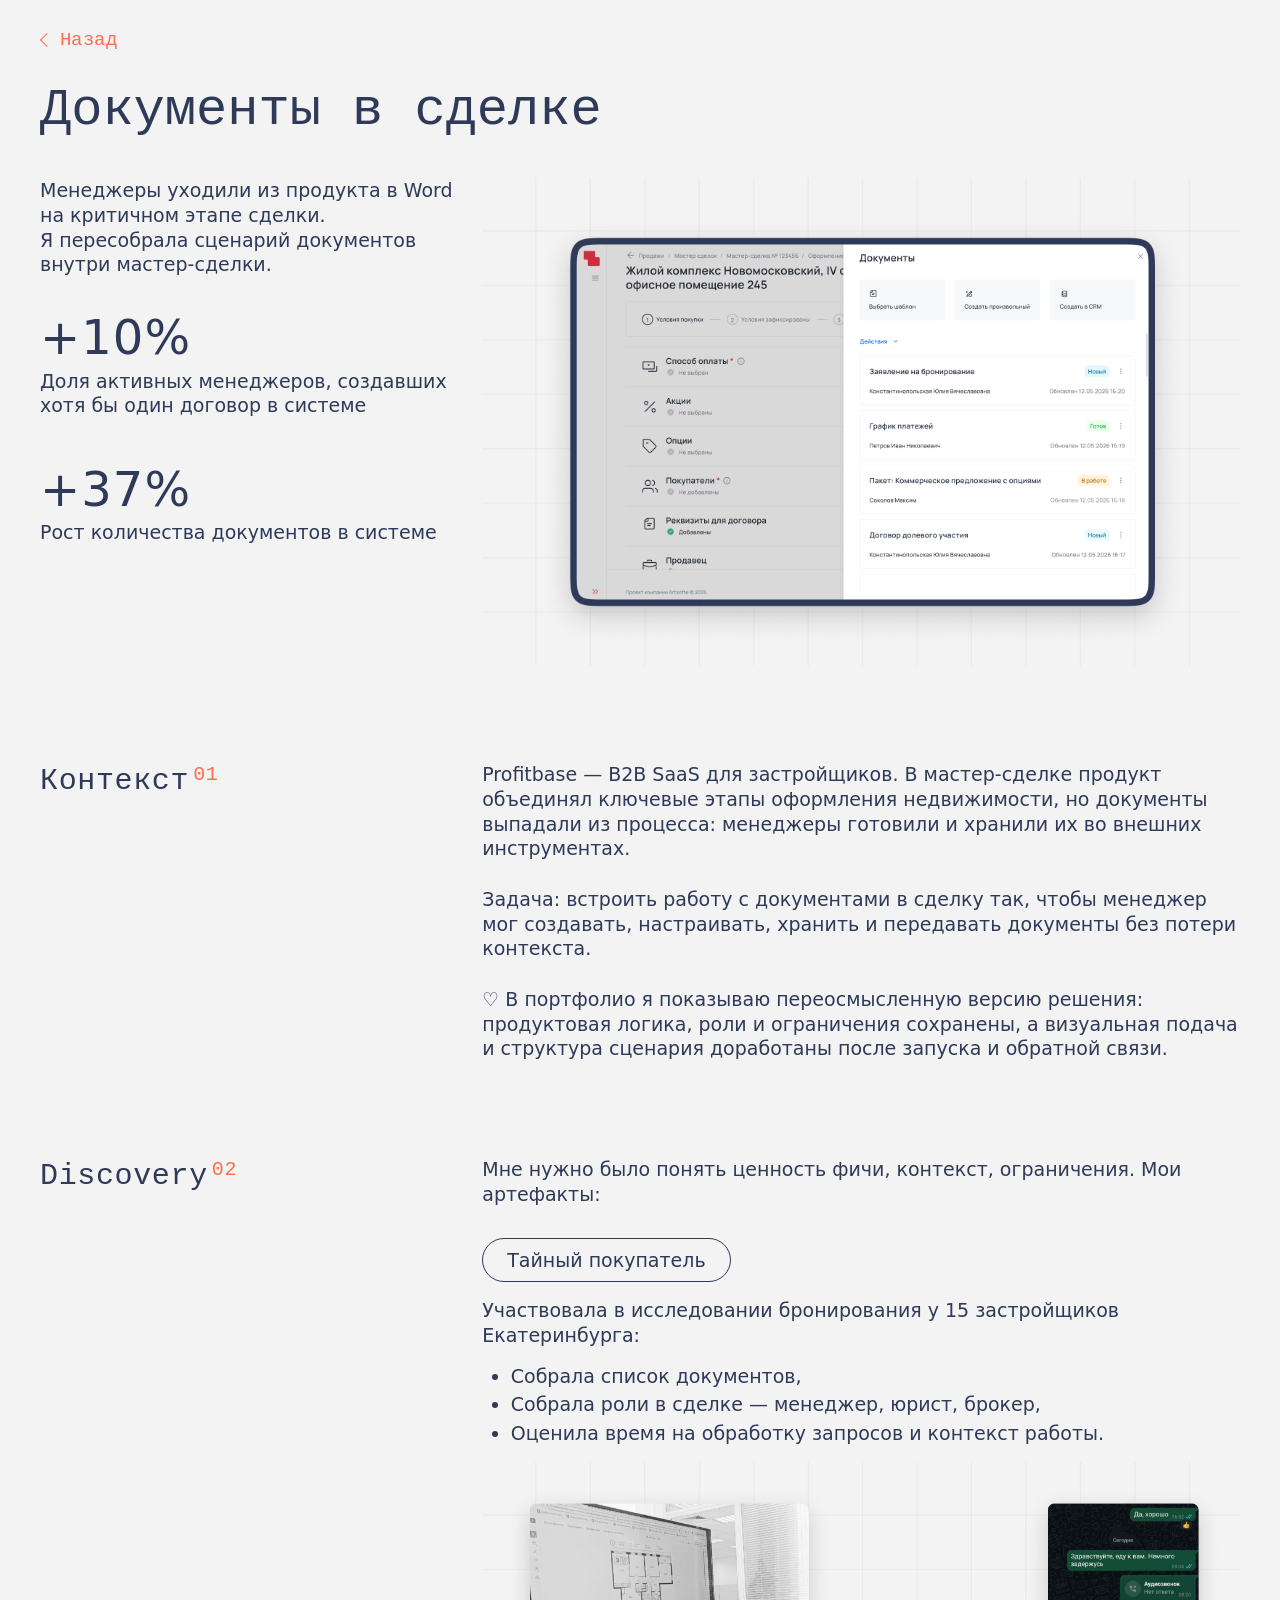
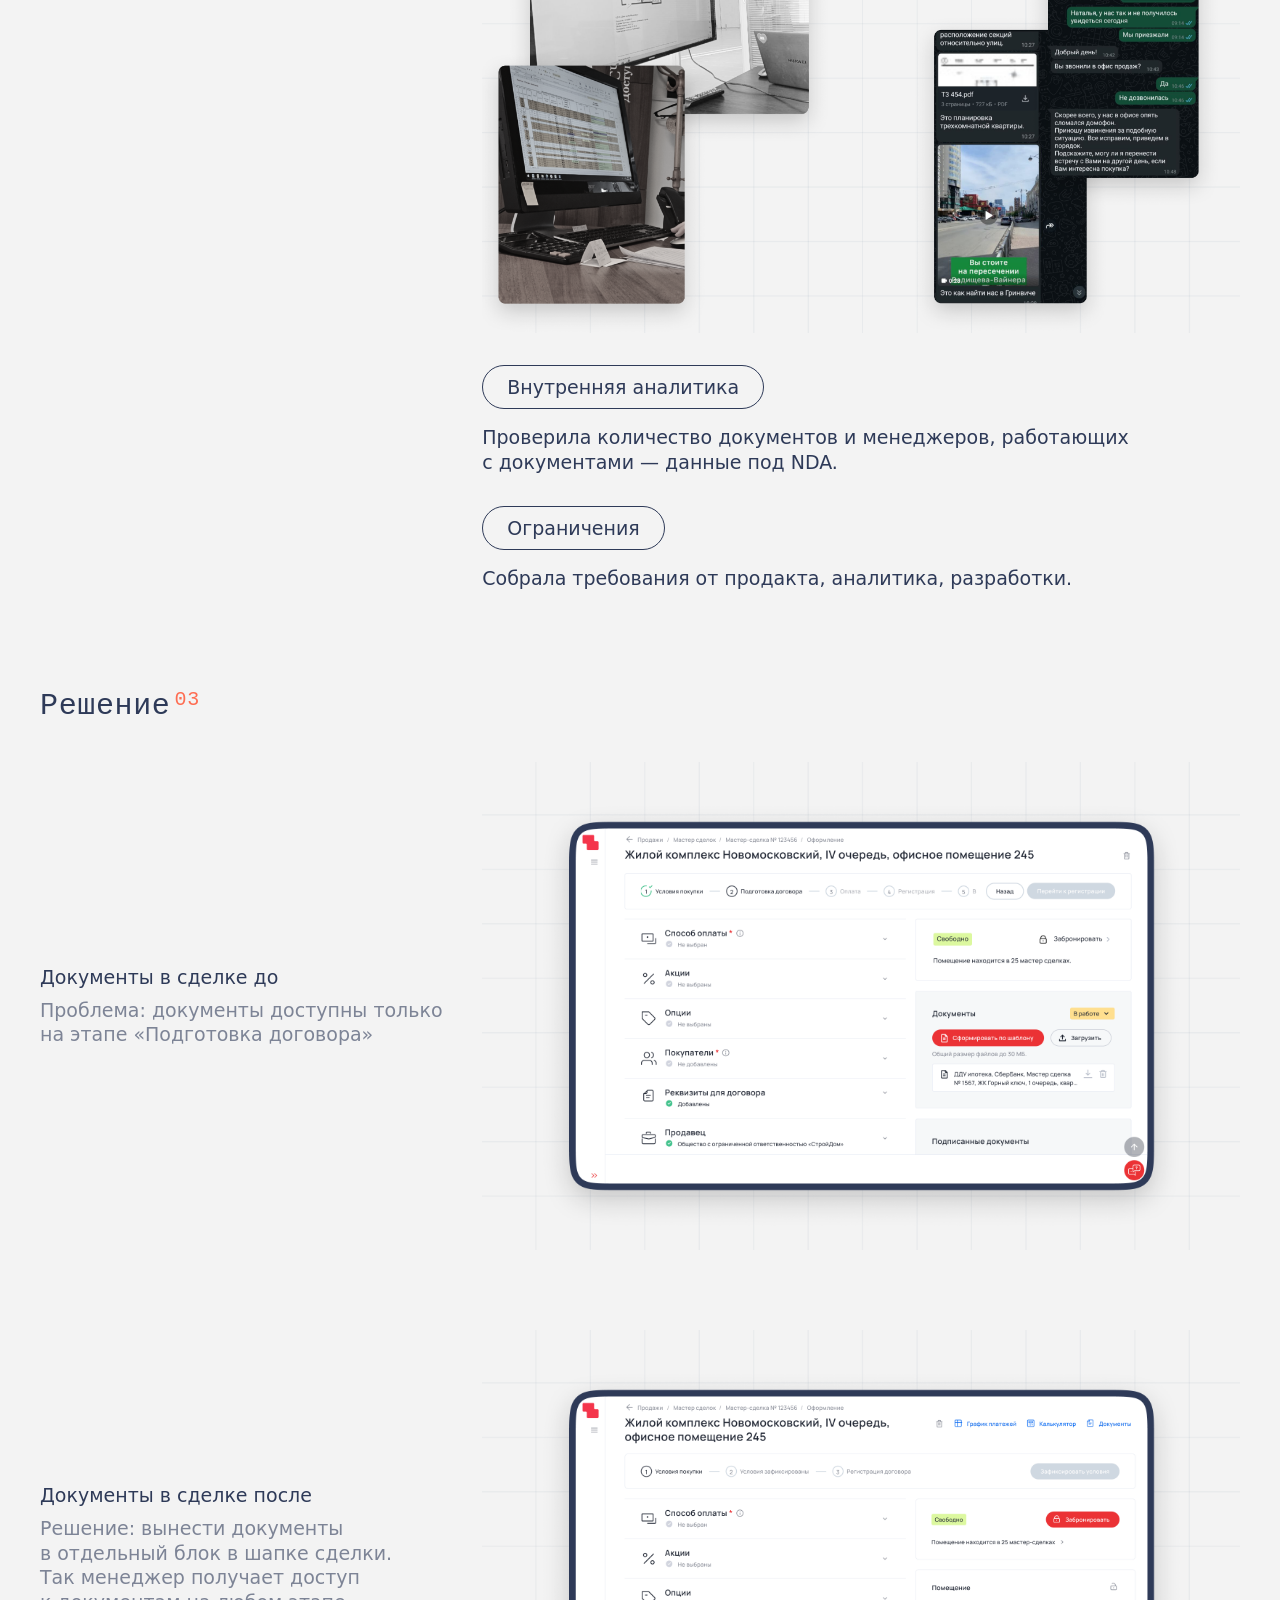
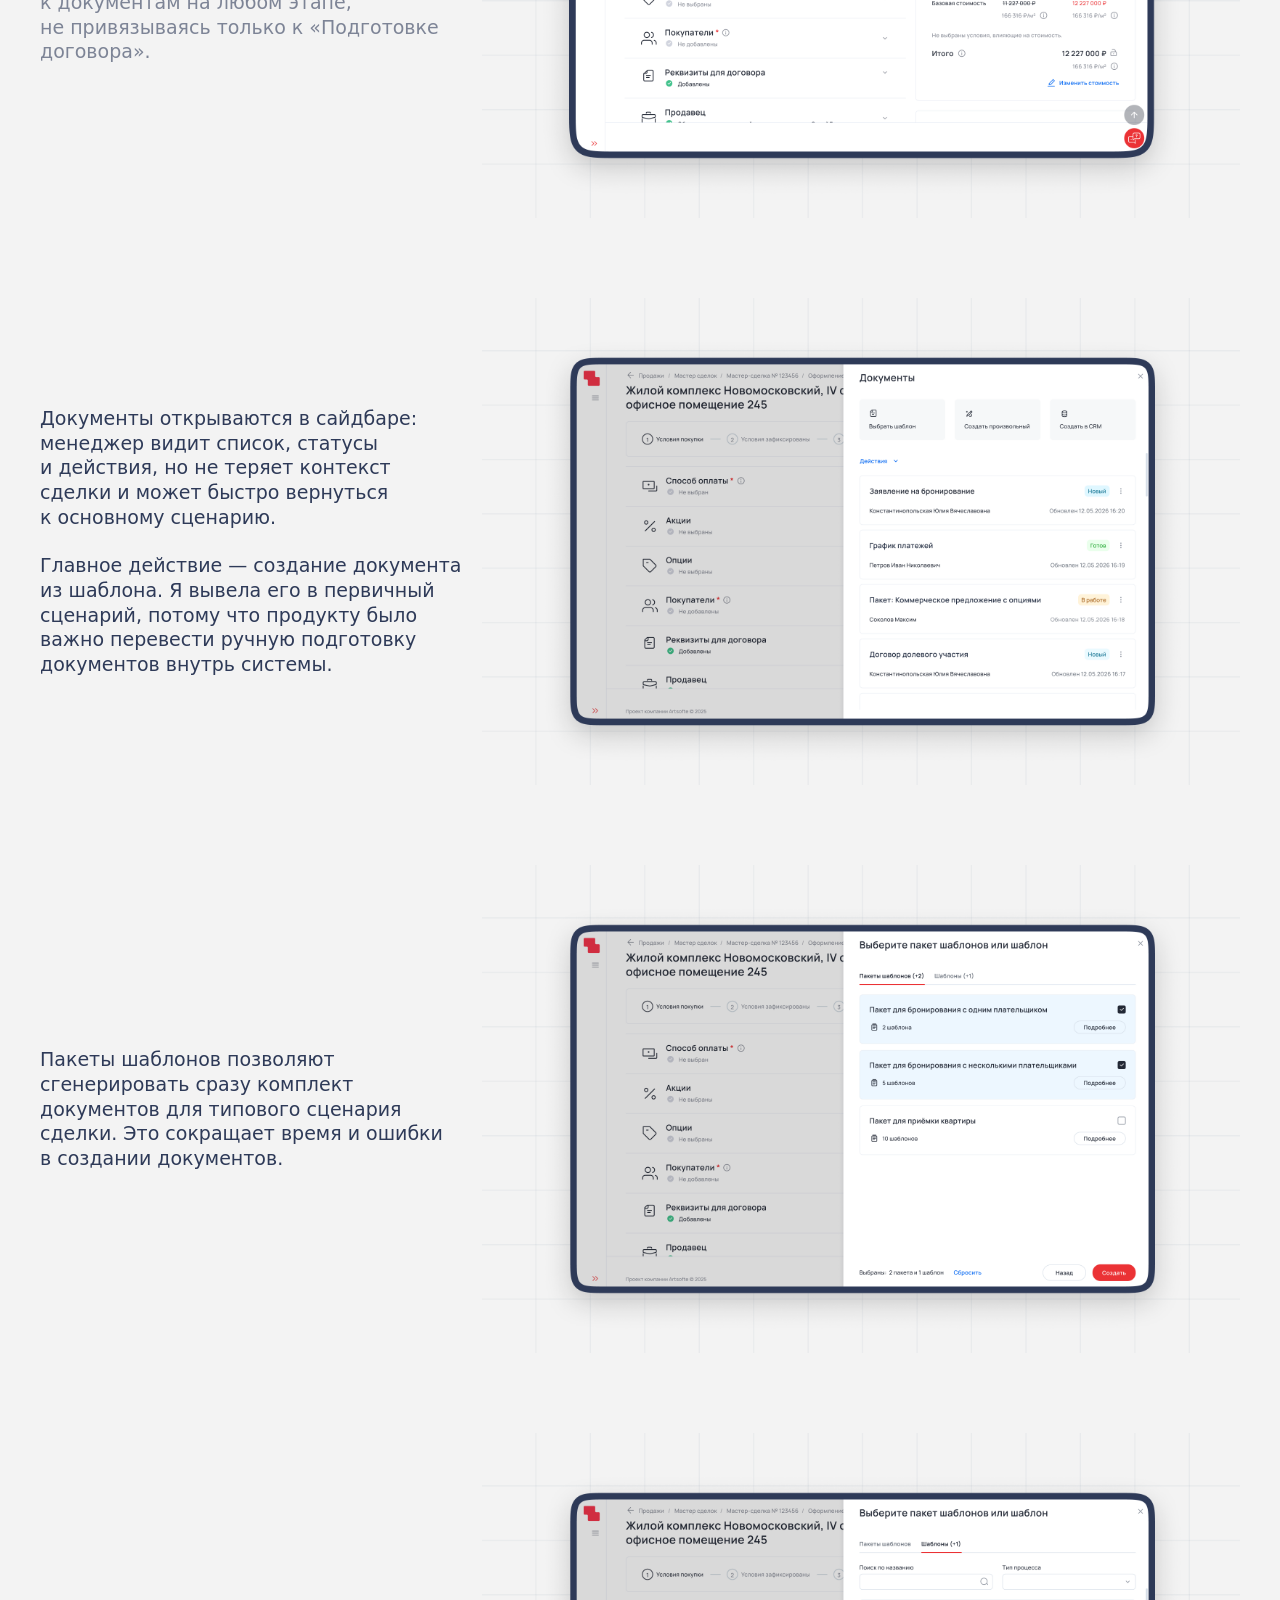
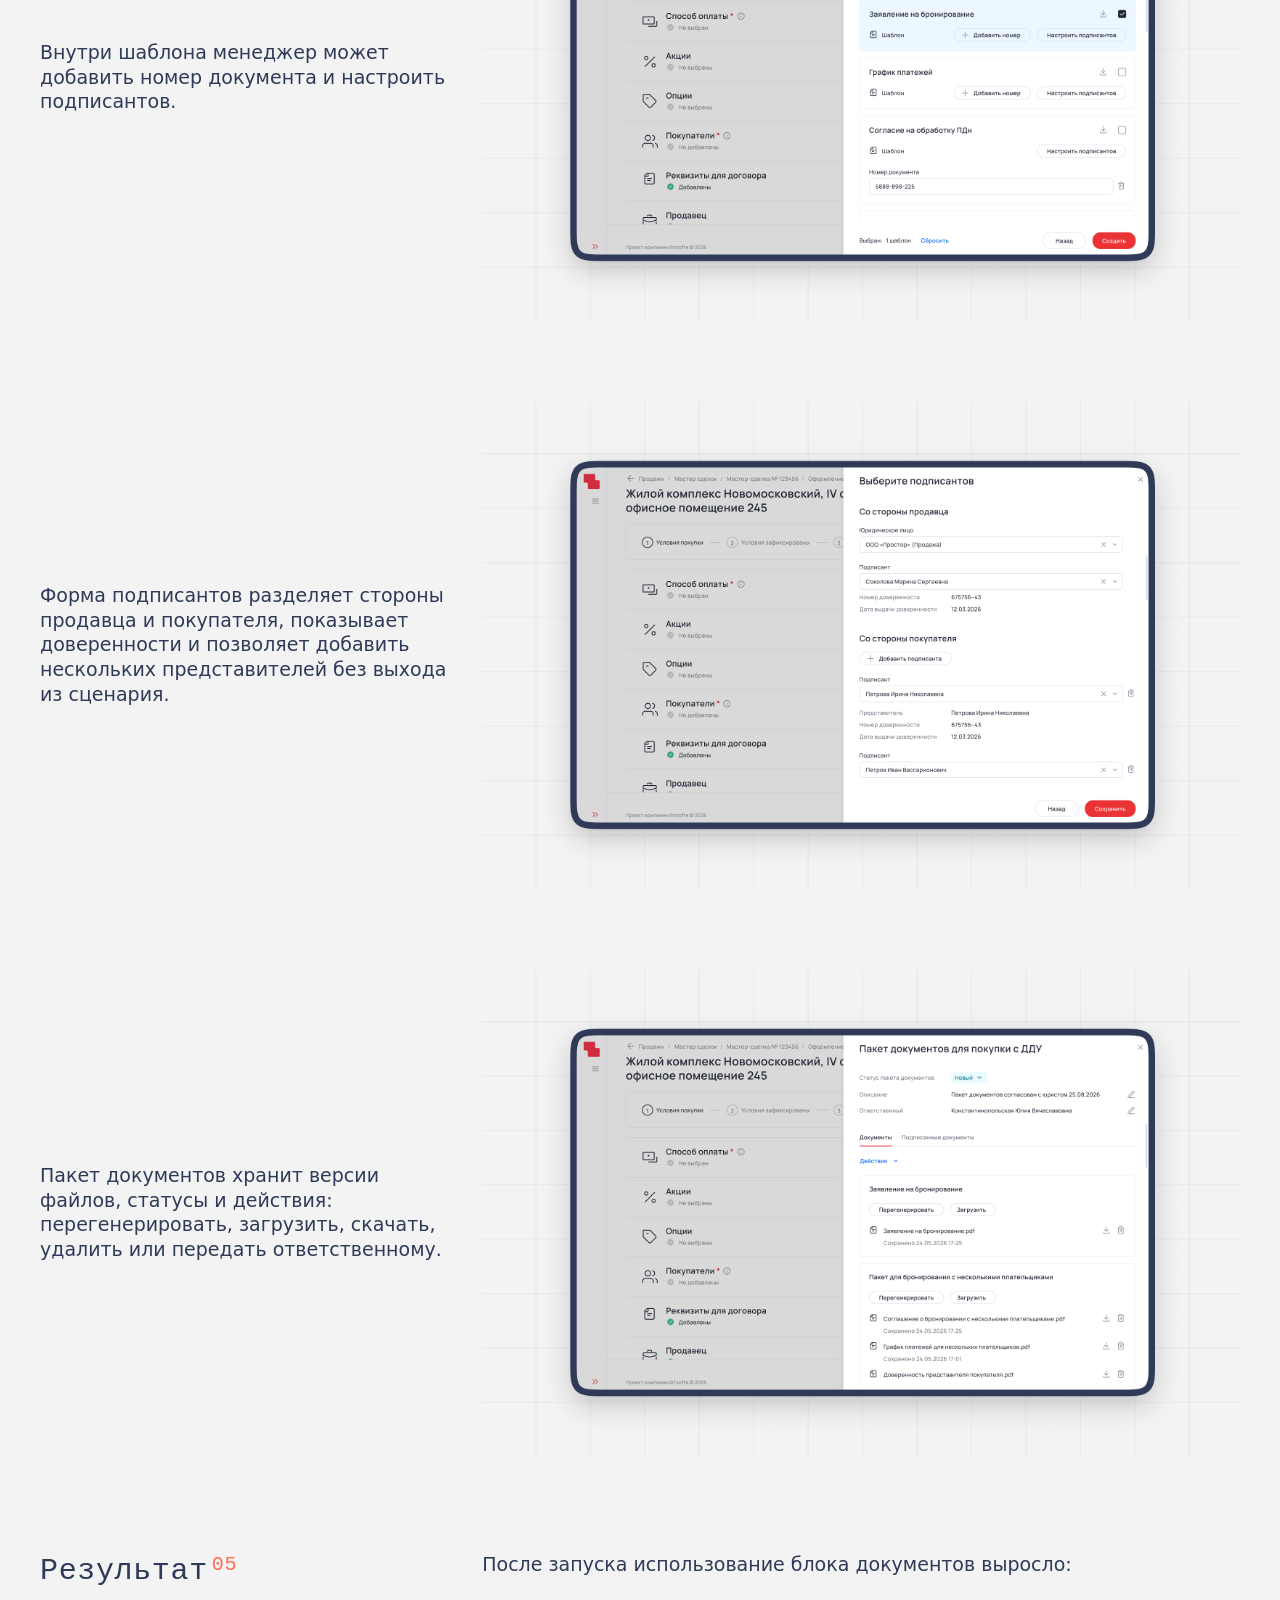
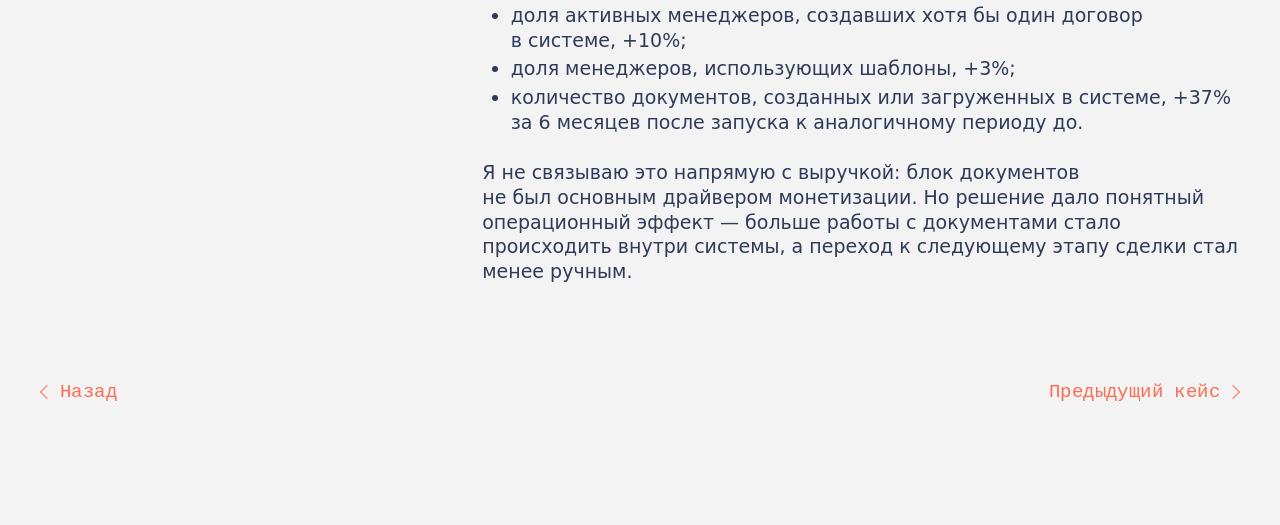
==== commit cbe4f1e6: "Внести правки в документы и бронировании Внести правки в документы и бронировании" ====
--- a/work/documents-in-deal/index.html
+++ b/work/documents-in-deal/index.html
@@ -27,8 +27,8 @@
           <div class="case-documents-v1__hero-grid">
             <div class="case-documents-v1__summary">
               <p class="case-documents-v1__lead">
-                Менеджеры уходили из&nbsp;продукта в&nbsp;Word на&nbsp;самом критичном этапе сделки.
-                Я&nbsp;пересобрала работу с&nbsp;документами в&nbsp;мастер-сделке так, чтобы&nbsp;это&nbsp;больше не&nbsp;происходило.
+                Менеджеры уходили из&nbsp;продукта в&nbsp;Word на&nbsp;критичном этапе сделки.
+                Я&nbsp;пересобрала сценарий документов внутри мастер-сделки.
               </p>
 
               <div class="case-documents-v1__metrics-block" aria-label="Ключевые метрики">
@@ -47,7 +47,7 @@
 
             <div class="case-documents-v1__hero-media">
               <img
-                src="../../assets/case-documents-hero.png?v=20260614-figma"
+                src="../../assets/case-documents-hero.png?v=20260714-desktop"
                 alt="Главный экран кейса по работе с документами в сделке"
                 width="2088"
                 height="1344"
@@ -58,12 +58,15 @@
 
         <section class="case-documents-v1__section reveal" aria-labelledby="documents-context-title">
           <h2 class="case-documents-v1__section-title" id="documents-context-title">Контекст <span class="case-documents-v1__section-index">01</span></h2>
-          <div class="case-documents-v1__section-content">
-            <p>
-              Profitbase&nbsp;&mdash; B2B SaaS для&nbsp;застройщиков. В&nbsp;мастер-сделке продукт объединял ключевые этапы оформления недвижимости, но&nbsp;блок документов выпадал из&nbsp;этого процесса.
-            </p>
-            <p>
-              Нужно было переработатать сценарий с&nbsp;документами, чтобы&nbsp;менеджер смог работать с&nbsp;документами на&nbsp;любом этапе сделки.
+          <div class="case-documents-v1__section-content case-documents-v1__section-content--stacked">
+            <p>
+              Profitbase&nbsp;&mdash; B2B SaaS для&nbsp;застройщиков. В&nbsp;мастер-сделке продукт объединял ключевые этапы оформления недвижимости, но&nbsp;документы выпадали из&nbsp;процесса: менеджеры готовили и&nbsp;хранили их&nbsp;во&nbsp;внешних инструментах.
+            </p>
+            <p>
+              Задача: встроить работу с&nbsp;документами в&nbsp;сделку так,&nbsp;чтобы&nbsp;менеджер мог создавать, настраивать, хранить и&nbsp;передавать документы без&nbsp;потери контекста.
+            </p>
+            <p>
+              ♡ В&nbsp;портфолио я&nbsp;показываю переосмысленную версию решения: продуктовая логика, роли и&nbsp;ограничения сохранены, а&nbsp;визуальная подача и&nbsp;структура сценария доработаны после&nbsp;запуска и&nbsp;обратной связи.
             </p>
           </div>
         </section>
@@ -84,7 +87,7 @@
               </div>
               <div class="case-documents-v1__discovery-media">
                 <img
-                  src="../../assets/case-documents-discovery.png?v=20260614-87"
+                  src="../../assets/case-documents-discovery.png?v=20260714-hires"
                   alt="Материалы discovery: рабочие фото, переписки и документы"
                   width="2625"
                   height="1632"
@@ -93,7 +96,7 @@
             </article>
             <article class="case-documents-v1__discovery-item">
               <p class="case-documents-v1__chip">Внутренняя аналитика</p>
-              <p>Проверила количество документов и&nbsp;менеджеров, работающих с&nbsp;документами&nbsp;&mdash; данные под NDA.</p>
+              <p>Проверила количество документов и&nbsp;менеджеров, работающих с&nbsp;документами&nbsp;&mdash; данные под&nbsp;NDA.</p>
             </article>
             <article class="case-documents-v1__discovery-item">
               <p class="case-documents-v1__chip">Ограничения</p>
@@ -108,79 +111,70 @@
             <article class="case-documents-v1__screen">
               <div class="case-documents-v1__screen-copy">
                 <p class="case-documents-v1__screen-title">Документы в&nbsp;сделке до</p>
-                <p class="case-documents-v1__screen-note">Проблема: документы доступны только на&nbsp;этапе &laquo;Подготовка договора&raquo;.</p>
+                <p class="case-documents-v1__screen-note">Проблема: документы доступны только на&nbsp;этапе &laquo;Подготовка договора&raquo;</p>
               </div>
               <div class="case-documents-v1__screen-media case-documents-v1__screen-media--wide">
-                <img src="../../assets/case-documents-before.png?v=20260614-figma" alt="Документы в сделке до переработки" width="2088" height="1344">
+                <img src="../../assets/case-documents-before.png?v=20260714-hires" alt="Документы в сделке до переработки" width="2088" height="1344">
               </div>
             </article>
 
             <article class="case-documents-v1__screen">
               <div class="case-documents-v1__screen-copy">
                 <p class="case-documents-v1__screen-title">Документы в&nbsp;сделке после</p>
-                <p class="case-documents-v1__screen-note">Решение: документы вынесены в&nbsp;отдельный блок, доступный на&nbsp;любом этапе сделки и&nbsp;находятся в&nbsp;верхнем правом углу рядом с&nbsp;заголовком.</p>
+                <p class="case-documents-v1__screen-note">Решение: вынести документы в&nbsp;отдельный блок в&nbsp;шапке сделки. Так&nbsp;менеджер получает доступ к&nbsp;документам на&nbsp;любом этапе, не&nbsp;привязываясь только к&nbsp;&laquo;Подготовке договора&raquo;.</p>
               </div>
               <div class="case-documents-v1__screen-media case-documents-v1__screen-media--wide">
-                <img src="../../assets/case-documents-after.png?v=20260614-figma" alt="Документы в сделке после переработки" width="2088" height="1344">
+                <img src="../../assets/case-documents-after.png?v=20260714-hires" alt="Документы в сделке после переработки" width="2088" height="1344">
               </div>
             </article>
 
             <article class="case-documents-v1__screen">
               <div class="case-documents-v1__screen-copy case-documents-v1__screen-copy--stacked">
-                <p class="case-documents-v1__screen-title">Документы открываются в&nbsp;сайдбаре, чтобы&nbsp;пользователь не&nbsp;терял контекст сделки.</p>
-                <p class="case-documents-v1__screen-title">В&nbsp;праймари-кнопку выведено важное для&nbsp;продукта действие&nbsp;&mdash; создание документа из&nbsp;шаблона.</p>
-              </div>
-              <div class="case-documents-v1__screen-media">
-                <img src="../../assets/case-documents-sidebar.png?v=20260614-figma" alt="Документы открываются в сайдбаре" width="2088" height="1344">
-              </div>
-            </article>
-
-            <article class="case-documents-v1__screen">
-              <div class="case-documents-v1__screen-copy">
-                <p class="case-documents-v1__screen-title">Пользователь может сгенерировать сразу пакет документов, таким образом решается проблема забытых и&nbsp;не&nbsp;подписанных документов.</p>
-              </div>
-              <div class="case-documents-v1__screen-media">
-                <img src="../../assets/case-documents-package.png?v=20260614-figma" alt="Генерация пакета документов" width="2088" height="1344">
-              </div>
-            </article>
-
-            <article class="case-documents-v1__screen">
-              <div class="case-documents-v1__screen-copy">
-                <p class="case-documents-v1__screen-title">В&nbsp;шаблоне можно настроить подписантов и&nbsp;добавить номер документа.</p>
-              </div>
-              <div class="case-documents-v1__screen-media">
-                <img src="../../assets/case-documents-template.png?v=20260614-figma" alt="Настройка шаблона документа" width="2088" height="1344">
-              </div>
-            </article>
-
-            <article class="case-documents-v1__screen">
-              <div class="case-documents-v1__screen-copy">
-                <p class="case-documents-v1__screen-title">Форма настройки подписантов.</p>
-              </div>
-              <div class="case-documents-v1__screen-media">
-                <img src="../../assets/case-documents-signers.png?v=20260614-figma" alt="Форма настройки подписантов" width="2088" height="1344">
-              </div>
-            </article>
-
-            <article class="case-documents-v1__screen">
-              <div class="case-documents-v1__screen-copy">
-                <p class="case-documents-v1__screen-title">Пакет документов позволяет хранить все версии документов, перегенерировать, передавать отвественному.</p>
-              </div>
-              <div class="case-documents-v1__screen-media">
-                <img src="../../assets/case-documents-package-content.png?v=20260614-figma" alt="Состав пакета документов" width="2088" height="1344">
-              </div>
-            </article>
-          </div>
-        </section>
-
-        <article class="case-documents-v1__screen reveal">
-          <div class="case-documents-v1__screen-copy">
-            <p class="case-documents-v1__screen-title">Внимание к&nbsp;деталям: важно было спроектировать карточки с&nbsp;понятными действиями и&nbsp;не&nbsp;перегруженными.</p>
-          </div>
-          <div class="case-documents-v1__screen-media">
-            <img src="../../assets/case-documents-detail-cards.png?v=20260614-figma" alt="Карточки документов с понятными действиями и статусами" width="2088" height="1344">
-          </div>
-        </article>
+                <p class="case-documents-v1__screen-title">Документы открываются в&nbsp;сайдбаре: менеджер видит список, статусы и&nbsp;действия, но&nbsp;не&nbsp;теряет контекст сделки и&nbsp;может быстро вернуться к&nbsp;основному сценарию.</p>
+                <p class="case-documents-v1__screen-title">Главное действие&nbsp;&mdash; создание документа из&nbsp;шаблона. Я&nbsp;вывела его в&nbsp;первичный сценарий, потому&nbsp;что&nbsp;продукту было важно перевести ручную подготовку документов внутрь системы.</p>
+              </div>
+              <div class="case-documents-v1__screen-media">
+                <img src="../../assets/case-documents-sidebar.png?v=20260714-desktop" alt="Документы открываются в сайдбаре" width="2088" height="1344">
+              </div>
+            </article>
+
+            <article class="case-documents-v1__screen">
+              <div class="case-documents-v1__screen-copy">
+                <p class="case-documents-v1__screen-title">Пакеты шаблонов позволяют сгенерировать сразу комплект документов для&nbsp;типового сценария сделки. Это&nbsp;сокращает время и&nbsp;ошибки в&nbsp;создании документов.</p>
+              </div>
+              <div class="case-documents-v1__screen-media">
+                <img src="../../assets/case-documents-package.png?v=20260714-desktop" alt="Генерация пакета документов" width="2088" height="1344">
+              </div>
+            </article>
+
+            <article class="case-documents-v1__screen">
+              <div class="case-documents-v1__screen-copy">
+                <p class="case-documents-v1__screen-title">Внутри шаблона менеджер может добавить номер документа и&nbsp;настроить подписантов.</p>
+              </div>
+              <div class="case-documents-v1__screen-media">
+                <img src="../../assets/case-documents-template.png?v=20260714-desktop" alt="Настройка шаблона документа" width="2088" height="1344">
+              </div>
+            </article>
+
+            <article class="case-documents-v1__screen">
+              <div class="case-documents-v1__screen-copy">
+                <p class="case-documents-v1__screen-title">Форма подписантов разделяет стороны продавца и&nbsp;покупателя, показывает доверенности и&nbsp;позволяет добавить нескольких представителей без&nbsp;выхода из&nbsp;сценария.</p>
+              </div>
+              <div class="case-documents-v1__screen-media">
+                <img src="../../assets/case-documents-signers.png?v=20260714-desktop" alt="Форма настройки подписантов" width="2088" height="1344">
+              </div>
+            </article>
+
+            <article class="case-documents-v1__screen">
+              <div class="case-documents-v1__screen-copy">
+                <p class="case-documents-v1__screen-title">Пакет документов хранит версии файлов, статусы и&nbsp;действия: перегенерировать, загрузить, скачать, удалить или&nbsp;передать ответственному.</p>
+              </div>
+              <div class="case-documents-v1__screen-media">
+                <img src="../../assets/case-documents-package-content.png?v=20260714-desktop" alt="Состав пакета документов" width="2088" height="1344">
+              </div>
+            </article>
+          </div>
+        </section>
 
         <section class="case-documents-v1__section reveal" aria-labelledby="documents-result-title">
           <h2 class="case-documents-v1__section-title" id="documents-result-title">Результат <span class="case-documents-v1__section-index">05</span></h2>
@@ -192,7 +186,7 @@
               <li>количество документов, созданных или&nbsp;загруженных в&nbsp;системе, +37% за&nbsp;6&nbsp;месяцев после&nbsp;запуска к&nbsp;аналогичному периоду&nbsp;до.</li>
             </ul>
             <p>
-              Я&nbsp;не&nbsp;связываю это&nbsp;напрямую с&nbsp;выручкой: блок документов не&nbsp;был&nbsp;основным драйвером монетизации. Но&nbsp;решение дало понятный операционный эффект&nbsp;&mdash; больше работы с&nbsp;документами стало происходить внутри системы, а&nbsp;переход к&nbsp;следующему этапу сделки стал менее ручным.
+              Я&nbsp;не&nbsp;связываю это&nbsp;напрямую с&nbsp;выручкой: блок документов не&nbsp;был&nbsp;основным драйвером монетизации. Но&nbsp;решение дало понятный операционный эффект&nbsp;&mdash; больше работы с&nbsp;документами стало происходить внутри системы, а&nbsp;переход к&nbsp;следующему этапу сделки стал менее&nbsp;ручным.
             </p>
           </div>
         </section>
